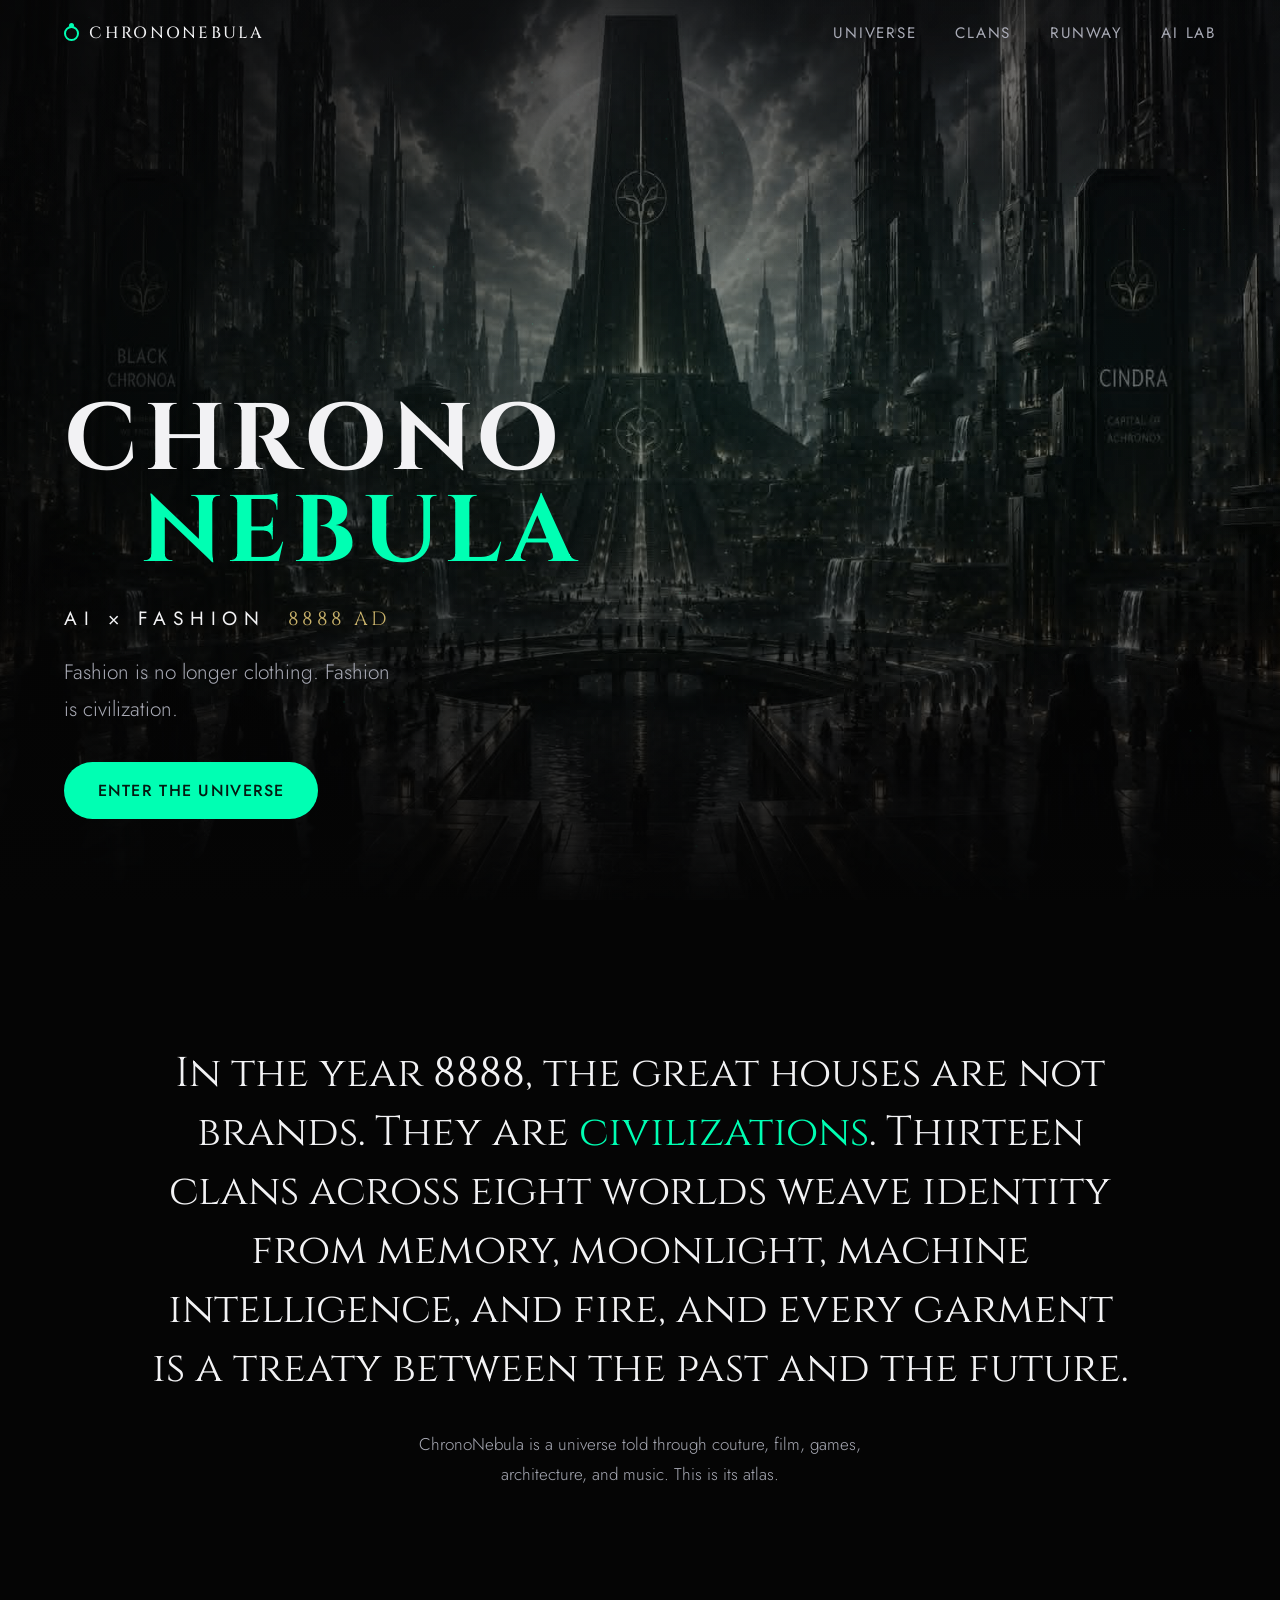
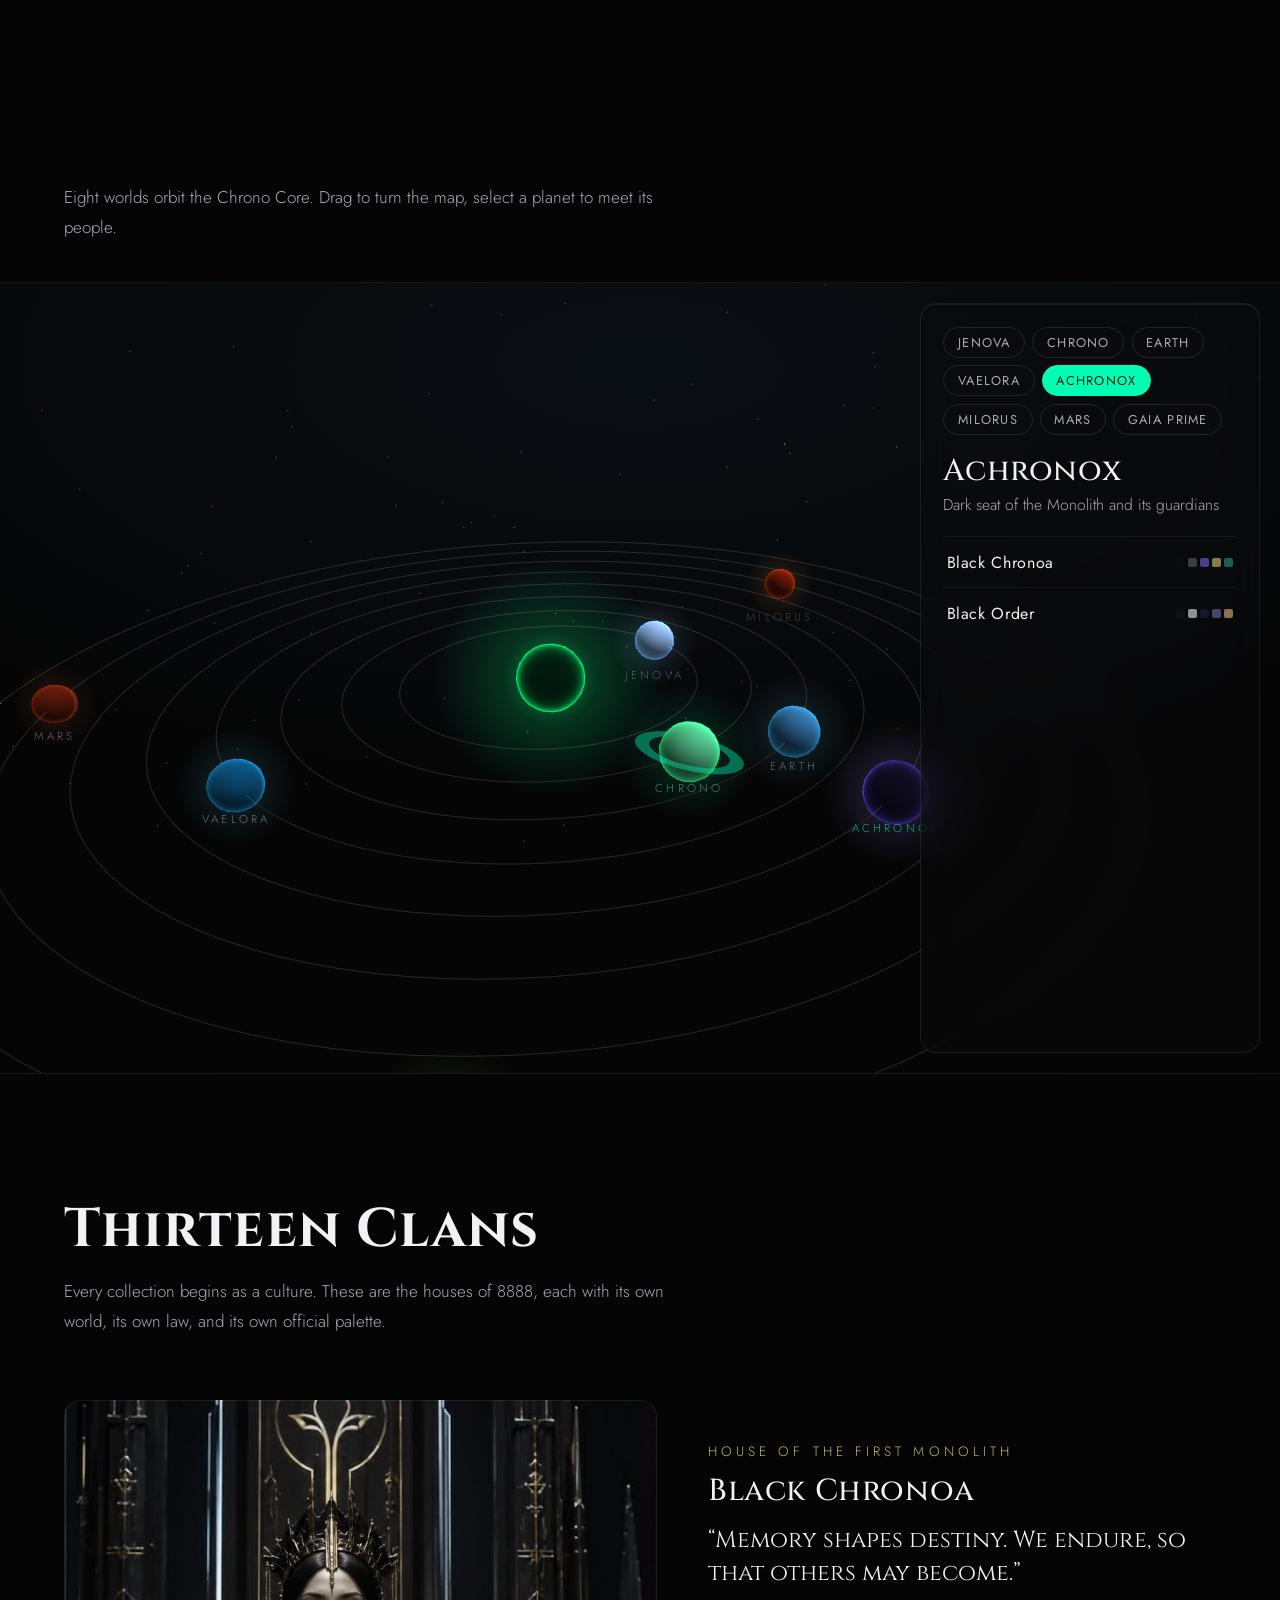
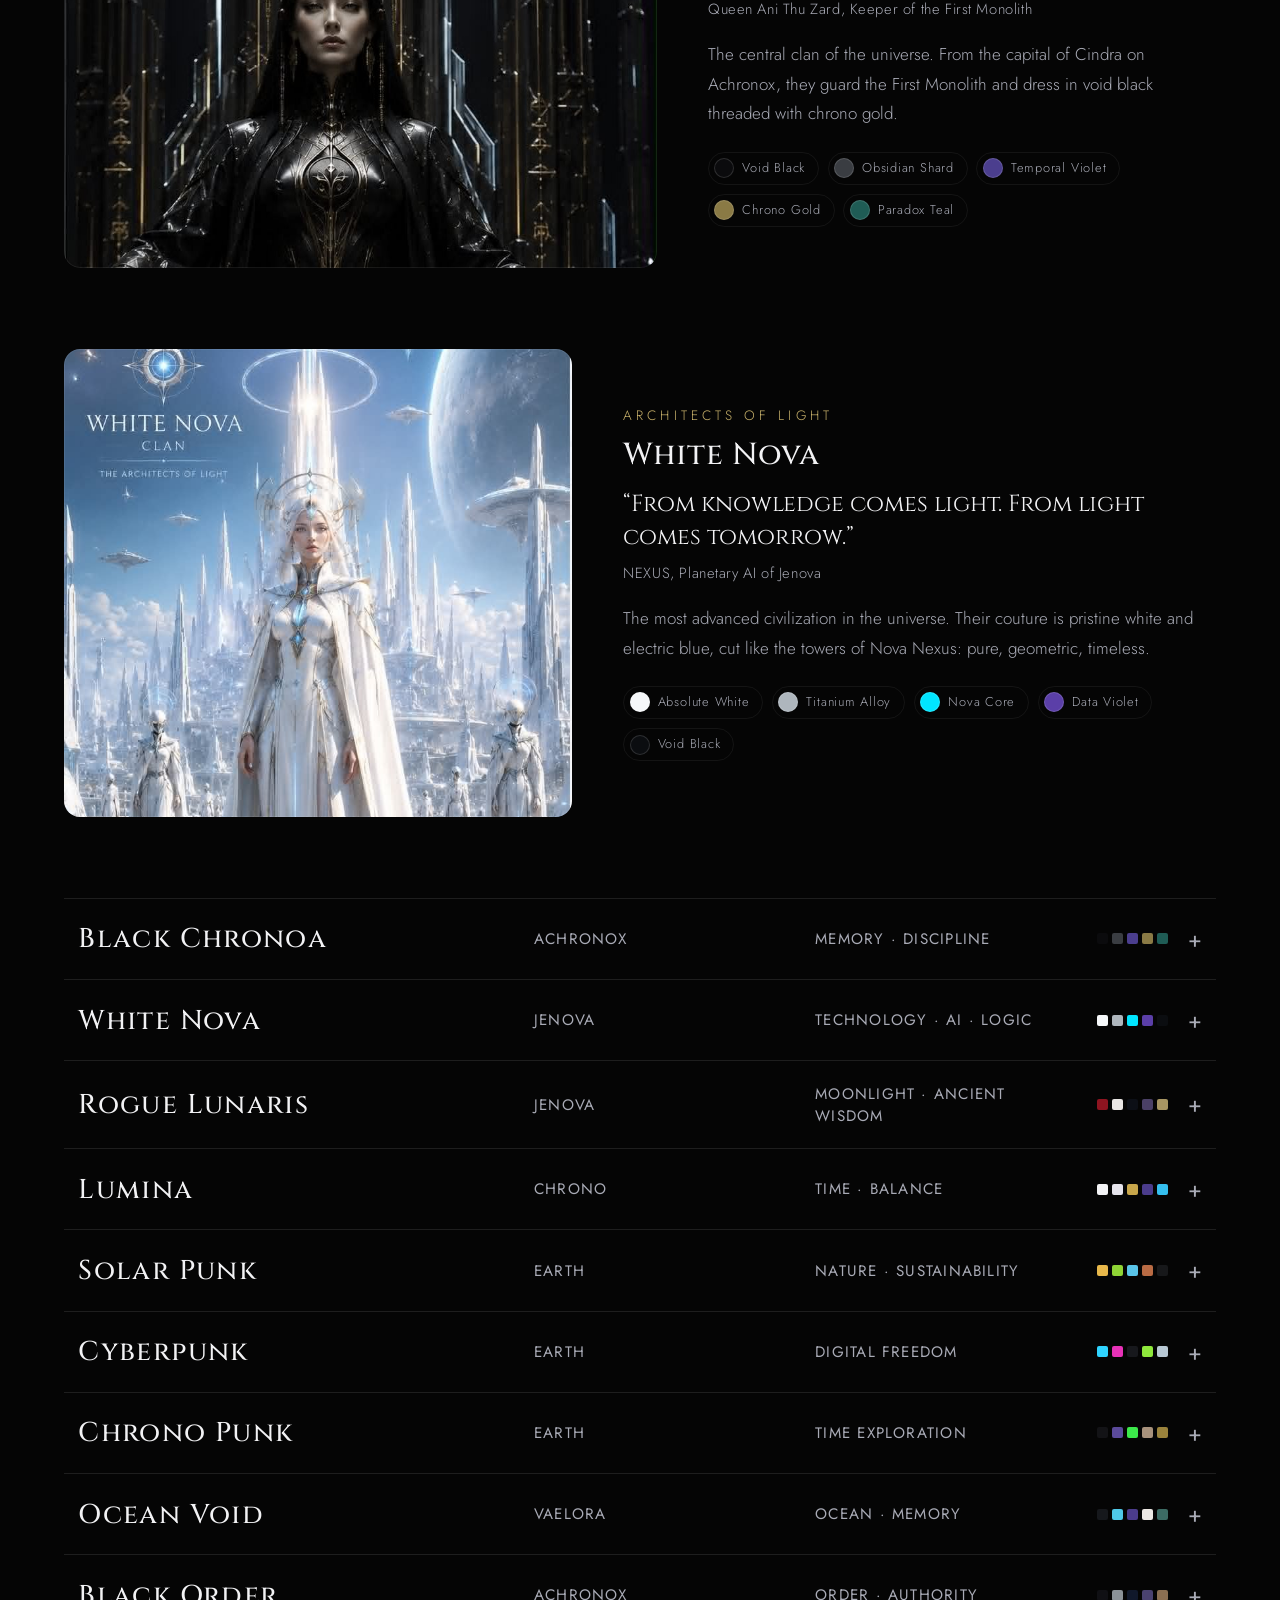
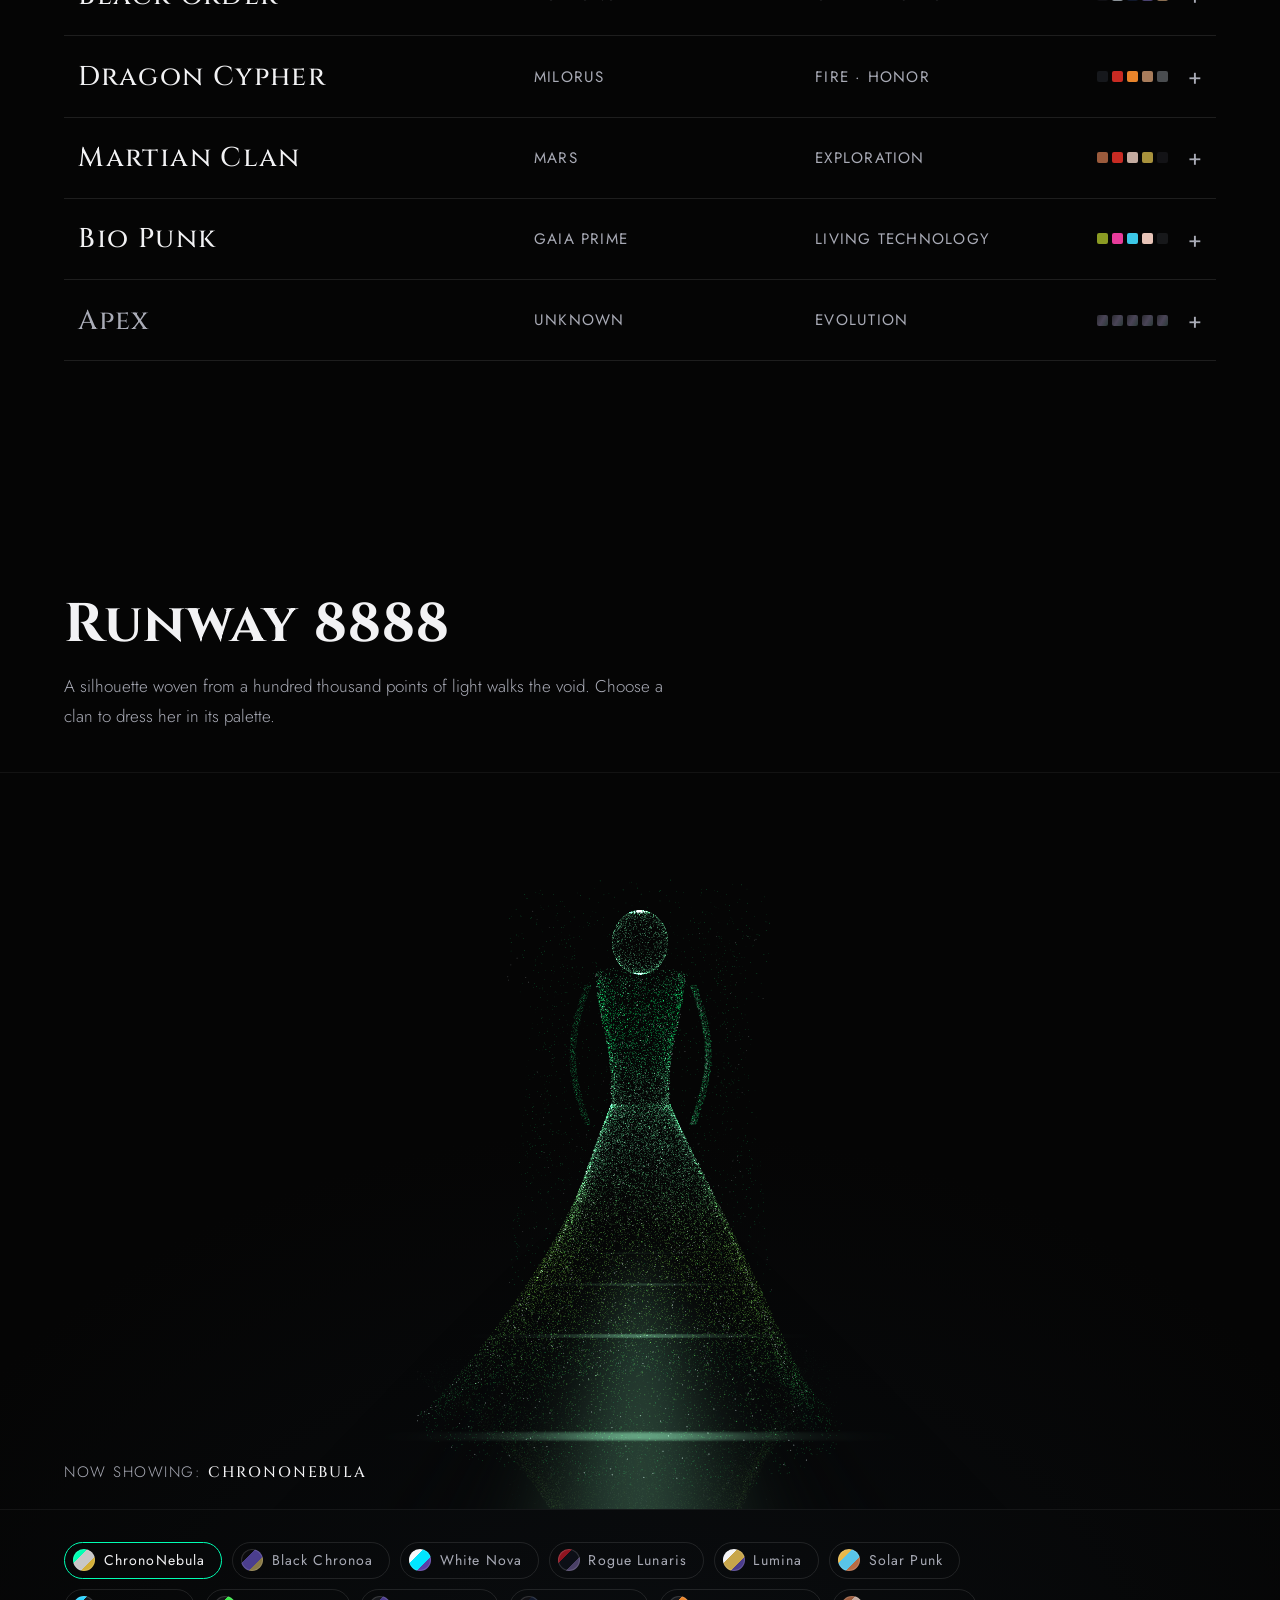
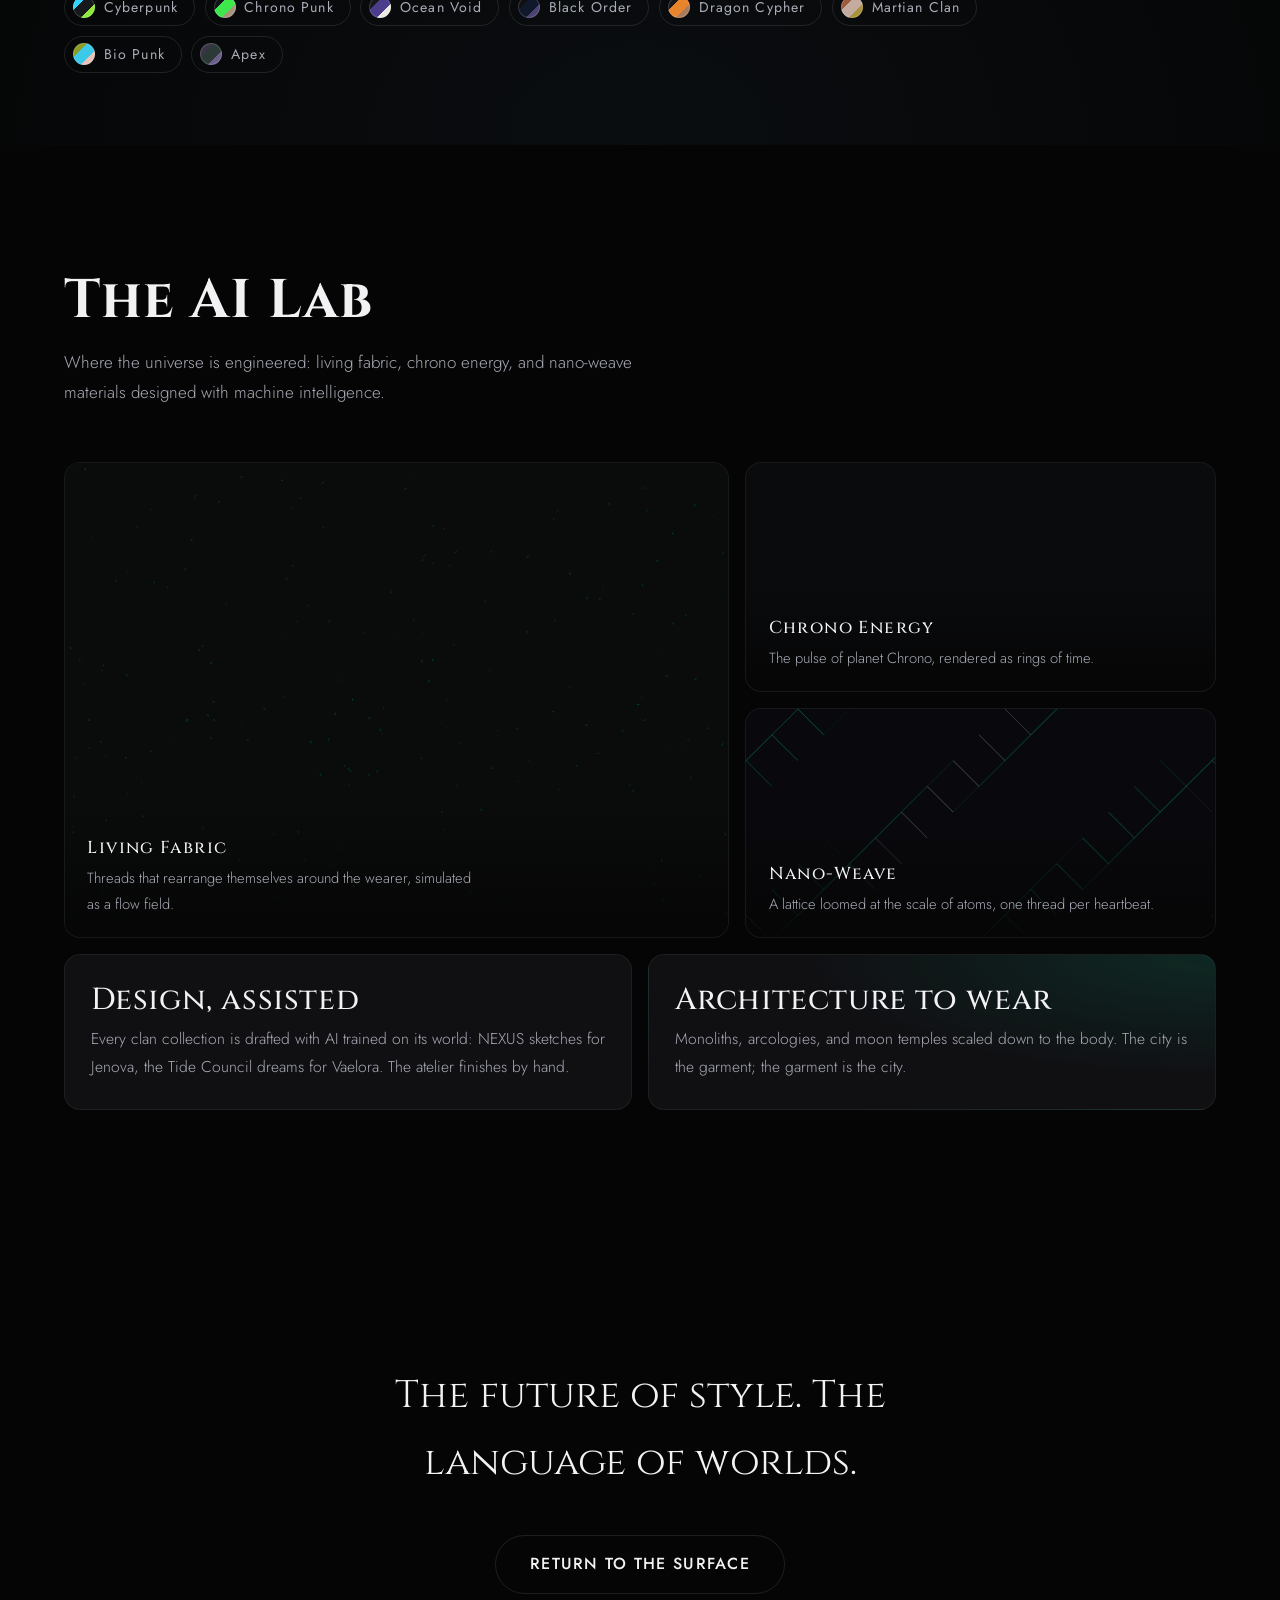
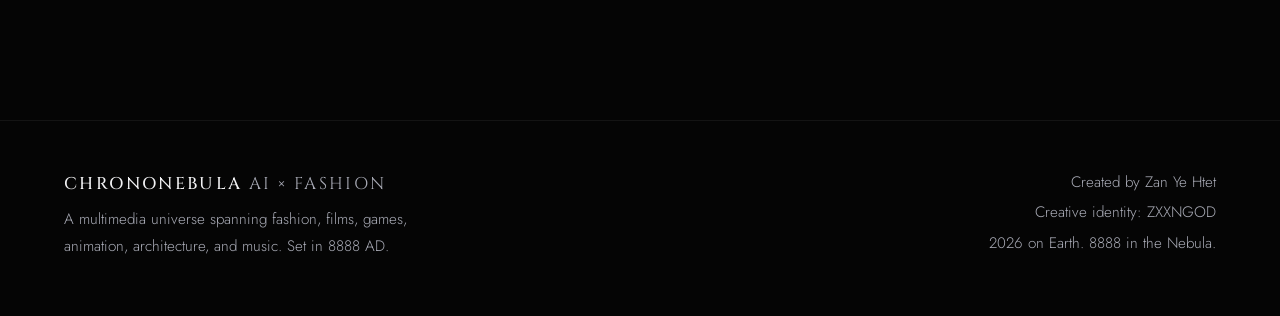
==== index.html @ 78829d15 "ChronoNebula AI x Fashion: initial site Luxury futuristic site for the ChronoNebula universe (8888 A" ====
<!doctype html>
<html lang="en" class="no-js">
<head>
  <meta charset="utf-8">
  <meta name="viewport" content="width=device-width, initial-scale=1">
  <title>ChronoNebula AI × Fashion · 8888 AD</title>
  <meta name="description" content="ChronoNebula AI × Fashion is a luxury futuristic universe set in 8888 AD, where fashion, AI, architecture, and storytelling merge. Explore eight planets, thirteen clans, and couture woven from light.">
  <meta property="og:title" content="ChronoNebula AI × Fashion">
  <meta property="og:description" content="Fashion is no longer clothing. Fashion is civilization. Enter the universe of 8888 AD.">
  <meta property="og:url" content="https://myatgthu.github.io/chrononebula/">
  <meta property="og:image" content="https://myatgthu.github.io/chrononebula/assets/cindra-monolith.jpg">
  <meta name="theme-color" content="#050505">
  <link rel="icon" href="data:image/svg+xml,%3Csvg xmlns='http://www.w3.org/2000/svg' viewBox='0 0 100 100'%3E%3Ccircle cx='50' cy='50' r='34' fill='none' stroke='%2300FFB3' stroke-width='6'/%3E%3Ccircle cx='50' cy='16' r='9' fill='%2300FFB3'/%3E%3C/svg%3E">
  <link rel="preload" href="assets/fonts/cinzel-700.woff2" as="font" type="font/woff2" crossorigin>
  <link rel="preload" href="assets/fonts/jost-300.woff2" as="font" type="font/woff2" crossorigin>
  <link rel="preload" href="assets/fonts/jost-400.woff2" as="font" type="font/woff2" crossorigin>
  <link rel="stylesheet" href="css/fonts.css">
  <link rel="stylesheet" href="css/style.css">
  <script>document.documentElement.classList.replace('no-js', 'js');</script>
</head>
<body>
  <a class="skip-link" href="#main">Skip to content</a>

  <header class="nav" id="nav">
    <a class="nav-brand" href="#top" aria-label="ChronoNebula, back to top">
      <span class="nav-sigil" aria-hidden="true"></span>
      <span class="nav-word">ChronoNebula</span>
    </a>
    <nav class="nav-links" id="nav-links" aria-label="Primary">
      <a href="#universe">Universe</a>
      <a href="#clans">Clans</a>
      <a href="#runway">Runway</a>
      <a href="#lab">AI Lab</a>
    </nav>
    <button class="nav-toggle" id="nav-toggle" aria-expanded="false" aria-controls="nav-links" aria-label="Menu">
      <span></span><span></span>
    </button>
  </header>

  <main id="main">

    <!-- ============================== HERO ============================== -->
    <section class="hero" id="top">
      <div class="hero-media" aria-hidden="true">
        <img class="hero-img" src="assets/cindra-monolith.jpg" alt="" fetchpriority="high"
             width="1536" height="1024">
        <canvas class="hero-canvas" id="hero-canvas"></canvas>
        <div class="hero-grade"></div>
      </div>
      <div class="hero-copy">
        <h1 class="hero-title">
          <span class="hero-line"><span>Chrono</span></span>
          <span class="hero-line hero-line-2"><span>Nebula</span></span>
        </h1>
        <p class="hero-sub"><span class="hero-ai">AI × Fashion</span> <span class="hero-year">8888 AD</span></p>
        <p class="hero-tag">Fashion is no longer clothing. Fashion is civilization.</p>
        <a class="btn btn-solid hero-cta" href="#universe">Enter the universe</a>
      </div>
    </section>

    <!-- ============================ MANIFESTO ============================ -->
    <section class="manifesto" id="manifesto">
      <p class="manifesto-lede rv">
        In the year 8888, the great houses are not brands. They are
        <em>civilizations</em>. Thirteen clans across eight worlds weave
        identity from memory, moonlight, machine intelligence, and fire,
        and every garment is a treaty between the past and the future.
      </p>
      <p class="manifesto-note rv">
        ChronoNebula is a universe told through couture, film, games,
        architecture, and music. This is its atlas.
      </p>
    </section>

    <!-- ============================ UNIVERSE ============================= -->
    <section class="universe" id="universe">
      <div class="universe-head">
        <h2 class="rv">The Universe</h2>
        <p class="universe-hint rv">Eight worlds orbit the Chrono Core. Drag to turn the map, select a planet to meet its people.</p>
      </div>
      <div class="universe-stage">
        <canvas id="galaxy-canvas" aria-hidden="true"></canvas>
        <div class="universe-labels" id="universe-labels" aria-hidden="true"></div>
        <aside class="glass universe-panel" id="universe-panel">
          <div class="universe-planets" id="universe-planets" role="group" aria-label="Planets"></div>
          <div class="universe-info" id="universe-info"></div>
          <p class="sr-only" role="status" id="universe-status"></p>
          <noscript><p class="universe-hint">The interactive map needs JavaScript. The thirteen clans are listed below.</p></noscript>
        </aside>
      </div>
    </section>

    <!-- ============================== CLANS ============================== -->
    <section class="clans" id="clans">
      <div class="clans-head">
        <h2 class="rv">Thirteen Clans</h2>
        <p class="rv">Every collection begins as a culture. These are the houses of 8888, each with its own world, its own law, and its own official palette.</p>
      </div>

      <article class="feature feature-chronoa rv">
        <figure class="feature-media">
          <img src="assets/queen-ani-thu-zard.jpg"
               alt="Queen Ani Thu Zard of the Black Chronoa, enthroned in black and gold beneath the sigils of the First Monolith"
               loading="lazy" width="841" height="1412">
        </figure>
        <div class="feature-copy">
          <p class="feature-kicker">House of the First Monolith</p>
          <h3>Black Chronoa</h3>
          <blockquote class="feature-quote">
            <p>&ldquo;Memory shapes destiny. We endure, so that others may become.&rdquo;</p>
            <footer>Queen Ani Thu Zard, Keeper of the First Monolith</footer>
          </blockquote>
          <p class="feature-body">The central clan of the universe. From the capital of Cindra on Achronox, they guard the First Monolith and dress in void black threaded with chrono gold.</p>
          <ul class="swatches" data-clan="black-chronoa"></ul>
        </div>
      </article>

      <article class="feature feature-nova rv">
        <figure class="feature-media">
          <img src="assets/white-nova.jpg"
               alt="A White Nova priestess in luminous white robes before the crystal spires of Nova Nexus on Jenova"
               loading="lazy" width="771" height="1024">
        </figure>
        <div class="feature-copy">
          <p class="feature-kicker">Architects of Light</p>
          <h3>White Nova</h3>
          <blockquote class="feature-quote">
            <p>&ldquo;From knowledge comes light. From light comes tomorrow.&rdquo;</p>
            <footer>NEXUS, Planetary AI of Jenova</footer>
          </blockquote>
          <p class="feature-body">The most advanced civilization in the universe. Their couture is pristine white and electric blue, cut like the towers of Nova Nexus: pure, geometric, timeless.</p>
          <ul class="swatches" data-clan="white-nova"></ul>
        </div>
      </article>

      <ul class="ledger" id="clan-ledger"></ul>
      <noscript>
        <div class="noscript-clans">
          <p>JavaScript is off, so here are the houses in brief:</p>
          <ul>
            <li><strong>Black Chronoa</strong>, Achronox. Memory and discipline; guardians of the First Monolith.</li>
            <li><strong>White Nova</strong>, Jenova. Technology, AI, and logic from Nova Nexus.</li>
            <li><strong>Rogue Lunaris</strong>, Jenova. Moonlight and ancient wisdom from Moonlight Luna.</li>
            <li><strong>Lumina</strong>, Chrono. Keepers of time and balance in Zemo.</li>
            <li><strong>Solar Punk</strong>, Earth. Eco-cities of Neon Metro.</li>
            <li><strong>Cyberpunk</strong>, Earth. The independent networks of Neon Abyss.</li>
            <li><strong>Chrono Punk</strong>, Earth. Temporal explorers out of Yangon.</li>
            <li><strong>Ocean Void</strong>, Vaelora. Living seas of memory around Lymnora.</li>
            <li><strong>Black Order</strong>, Achronox. Absolute discipline from The Cathedral.</li>
            <li><strong>Dragon Cypher</strong>, Milorus. Volcanic forges of Benoth.</li>
            <li><strong>Martian Clan</strong>, Mars. Pioneers of Zylo and Sperastar Haven.</li>
            <li><strong>Bio Punk</strong>, Gaia Prime. Living architecture of Verdantia Arcology.</li>
            <li><strong>Apex</strong>, planet unknown. Evolution itself.</li>
          </ul>
        </div>
      </noscript>
    </section>

    <!-- ============================== RUNWAY ============================= -->
    <section class="runway" id="runway">
      <div class="runway-head">
        <h2 class="rv">Runway 8888</h2>
        <p class="rv">A silhouette woven from a hundred thousand points of light walks the void. Choose a clan to dress her in its palette.</p>
      </div>
      <div class="runway-stage rv">
        <canvas id="runway-canvas" aria-hidden="true"></canvas>
        <div class="runway-fallback" id="runway-fallback" aria-hidden="true"></div>
        <p class="runway-caption" id="runway-caption">Now showing: <strong id="runway-current">ChronoNebula</strong></p>
      </div>
      <div class="runway-chips" id="runway-chips" role="group" aria-label="Dress the figure in a clan palette"></div>
      <noscript><p class="runway-head"><span class="rv">The runway needs JavaScript to walk.</span></p></noscript>
    </section>

    <!-- =============================== LAB =============================== -->
    <section class="lab" id="lab">
      <div class="lab-head">
        <h2 class="rv">The AI Lab</h2>
        <p class="rv">Where the universe is engineered: living fabric, chrono energy, and nano-weave materials designed with machine intelligence.</p>
      </div>
      <div class="lab-grid">
        <figure class="lab-cell lab-canvas rv" data-sim="fabric">
          <canvas aria-hidden="true"></canvas>
          <figcaption>
            <strong>Living Fabric</strong>
            <span>Threads that rearrange themselves around the wearer, simulated as a flow field.</span>
          </figcaption>
        </figure>
        <figure class="lab-cell lab-canvas rv" data-sim="chrono">
          <canvas aria-hidden="true"></canvas>
          <figcaption>
            <strong>Chrono Energy</strong>
            <span>The pulse of planet Chrono, rendered as rings of time.</span>
          </figcaption>
        </figure>
        <figure class="lab-cell lab-canvas rv" data-sim="weave">
          <canvas aria-hidden="true"></canvas>
          <figcaption>
            <strong>Nano-Weave</strong>
            <span>A lattice loomed at the scale of atoms, one thread per heartbeat.</span>
          </figcaption>
        </figure>
        <div class="lab-cell lab-text rv">
          <h3>Design, assisted</h3>
          <p>Every clan collection is drafted with AI trained on its world: NEXUS sketches for Jenova, the Tide Council dreams for Vaelora. The atelier finishes by hand.</p>
        </div>
        <div class="lab-cell lab-text lab-text-alt rv">
          <h3>Architecture to wear</h3>
          <p>Monoliths, arcologies, and moon temples scaled down to the body. The city is the garment; the garment is the city.</p>
        </div>
      </div>
    </section>

    <!-- ============================= EPILOGUE ============================ -->
    <section class="epilogue">
      <p class="epilogue-line rv">The future of style. The language of worlds.</p>
      <a class="btn btn-ghost rv" href="#top">Return to the surface</a>
    </section>
  </main>

  <footer class="footer">
    <div class="footer-grid">
      <div>
        <p class="footer-brand">ChronoNebula <span>AI × Fashion</span></p>
        <p class="footer-note">A multimedia universe spanning fashion, films, games, animation, architecture, and music. Set in 8888 AD.</p>
      </div>
      <div class="footer-meta">
        <p>Created by Zan Ye Htet</p>
        <p>Creative identity: ZXXNGOD</p>
        <p id="footer-year"></p>
      </div>
    </div>
  </footer>

  <script type="module" src="js/main.js"></script>
</body>
</html>
---- css/fonts.css ----
@font-face{font-family:'Cinzel';font-style:normal;font-weight:400;font-display:swap;src:url('../assets/fonts/cinzel-400.woff2') format('woff2');unicode-range:U+0000-00FF,U+0131,U+0152-0153,U+02BB-02BC,U+02C6,U+02DA,U+02DC,U+0304,U+0308,U+0329,U+2000-206F,U+20AC,U+2122,U+2191,U+2193,U+2212,U+2215,U+FEFF,U+FFFD;}
@font-face{font-family:'Cinzel';font-style:normal;font-weight:500;font-display:swap;src:url('../assets/fonts/cinzel-500.woff2') format('woff2');unicode-range:U+0000-00FF,U+0131,U+0152-0153,U+02BB-02BC,U+02C6,U+02DA,U+02DC,U+0304,U+0308,U+0329,U+2000-206F,U+20AC,U+2122,U+2191,U+2193,U+2212,U+2215,U+FEFF,U+FFFD;}
@font-face{font-family:'Cinzel';font-style:normal;font-weight:700;font-display:swap;src:url('../assets/fonts/cinzel-700.woff2') format('woff2');unicode-range:U+0000-00FF,U+0131,U+0152-0153,U+02BB-02BC,U+02C6,U+02DA,U+02DC,U+0304,U+0308,U+0329,U+2000-206F,U+20AC,U+2122,U+2191,U+2193,U+2212,U+2215,U+FEFF,U+FFFD;}
@font-face{font-family:'Jost';font-style:normal;font-weight:300;font-display:swap;src:url('../assets/fonts/jost-300.woff2') format('woff2');unicode-range:U+0000-00FF,U+0131,U+0152-0153,U+02BB-02BC,U+02C6,U+02DA,U+02DC,U+0304,U+0308,U+0329,U+2000-206F,U+20AC,U+2122,U+2191,U+2193,U+2212,U+2215,U+FEFF,U+FFFD;}
@font-face{font-family:'Jost';font-style:normal;font-weight:400;font-display:swap;src:url('../assets/fonts/jost-400.woff2') format('woff2');unicode-range:U+0000-00FF,U+0131,U+0152-0153,U+02BB-02BC,U+02C6,U+02DA,U+02DC,U+0304,U+0308,U+0329,U+2000-206F,U+20AC,U+2122,U+2191,U+2193,U+2212,U+2215,U+FEFF,U+FFFD;}
@font-face{font-family:'Jost';font-style:normal;font-weight:500;font-display:swap;src:url('../assets/fonts/jost-500.woff2') format('woff2');unicode-range:U+0000-00FF,U+0131,U+0152-0153,U+02BB-02BC,U+02C6,U+02DA,U+02DC,U+0304,U+0308,U+0329,U+2000-206F,U+20AC,U+2122,U+2191,U+2193,U+2212,U+2215,U+FEFF,U+FFFD;}
@font-face{font-family:'Jost';font-style:normal;font-weight:600;font-display:swap;src:url('../assets/fonts/jost-600.woff2') format('woff2');unicode-range:U+0000-00FF,U+0131,U+0152-0153,U+02BB-02BC,U+02C6,U+02DA,U+02DC,U+0304,U+0308,U+0329,U+2000-206F,U+20AC,U+2122,U+2191,U+2193,U+2212,U+2215,U+FEFF,U+FFFD;}
---- css/style.css ----
/* ==========================================================================
   ChronoNebula AI × Fashion — design system
   Theme: locked dark. Deep Void #050505, Lunar White ink, Nebula Emerald
   as the single UI accent. Nova Gold appears only inside clan content.
   Radius rule: pills for interactive chips/buttons, 16px for panels,
   4px for swatch tiles. Z scale: nav 100, menu 110, skip 120.
   ========================================================================== */

:root {
  --void: #050505;
  --surface: #101013;
  --surface-2: #17171b;
  --ink: #f2f2f4;
  --ink-dim: #a9abb6;
  --emerald: #00ffb3;
  --emerald-deep: #00b380;
  --gold: #c9b26b;
  --line: rgba(255, 255, 255, 0.1);
  --line-soft: rgba(255, 255, 255, 0.06);

  --font-display: 'Cinzel', 'Times New Roman', serif;
  --font-body: 'Jost', 'Segoe UI', system-ui, sans-serif;

  --ease-out: cubic-bezier(0.23, 1, 0.32, 1);
  --ease-in-out: cubic-bezier(0.77, 0, 0.175, 1);

  --r-panel: 16px;
  --r-tile: 4px;

  --z-nav: 100;
  --z-menu: 110;
  --z-skip: 120;

  --pad-x: clamp(1.25rem, 5vw, 4.5rem);
  --measure: 62ch;
}

*,
*::before,
*::after { box-sizing: border-box; }

html {
  scroll-behavior: smooth;
  -webkit-text-size-adjust: 100%;
}

@media (prefers-reduced-motion: reduce) {
  html { scroll-behavior: auto; }
  *,
  *::before,
  *::after {
    transition-duration: 0.01ms !important;
    animation-duration: 0.01ms !important;
    animation-iteration-count: 1 !important;
  }
}

section[id],
#top { scroll-margin-top: 76px; }

.sr-only {
  position: absolute;
  width: 1px;
  height: 1px;
  padding: 0;
  margin: -1px;
  overflow: hidden;
  clip-path: inset(50%);
  white-space: nowrap;
  border: 0;
}

body {
  margin: 0;
  background: var(--void);
  color: var(--ink);
  font-family: var(--font-body);
  font-weight: 300;
  font-size: 1.0625rem;
  line-height: 1.75;
  overflow-x: hidden;
}

img { max-width: 100%; display: block; }

h1, h2, h3 {
  font-family: var(--font-display);
  font-weight: 700;
  line-height: 1.12;
  margin: 0 0 1rem;
  text-wrap: balance;
  letter-spacing: 0.02em;
}

h2 { font-size: clamp(2rem, 4.6vw, 3.4rem); }
h3 { font-size: clamp(1.4rem, 2.4vw, 1.9rem); font-weight: 500; }

p { margin: 0 0 1rem; max-width: var(--measure); }

a { color: var(--ink); }

::selection { background: var(--emerald); color: #031a12; }

:focus-visible {
  outline: 2px solid var(--emerald);
  outline-offset: 3px;
  border-radius: 2px;
}

.skip-link {
  position: fixed;
  top: 0.75rem;
  left: 0.75rem;
  z-index: var(--z-skip);
  padding: 0.6rem 1.1rem;
  background: var(--emerald);
  color: #031a12;
  font-weight: 500;
  text-decoration: none;
  border-radius: 999px;
  transform: translateY(-300%);
}
.skip-link:focus { transform: none; }

/* --------------------------------------------------------------------------
   Buttons
   -------------------------------------------------------------------------- */

.btn {
  display: inline-block;
  font-family: var(--font-body);
  font-weight: 500;
  font-size: 1rem;
  letter-spacing: 0.08em;
  text-transform: uppercase;
  text-decoration: none;
  padding: 0.9rem 2.1rem;
  border-radius: 999px;
  transition: transform 160ms var(--ease-out), background-color 200ms ease,
              color 200ms ease, border-color 200ms ease;
}
.btn:active { transform: scale(0.97); }

.btn-solid {
  background: var(--emerald);
  color: #031a12;
}
.btn-ghost {
  border: 1px solid var(--line);
  color: var(--ink);
}

@media (hover: hover) and (pointer: fine) {
  .btn-solid:hover { background: #59ffcb; }
  .btn-ghost:hover { border-color: var(--emerald); color: var(--emerald); }
}

/* --------------------------------------------------------------------------
   Glass (purposeful: nav when scrolled, universe panel)
   -------------------------------------------------------------------------- */

.glass {
  background: rgba(12, 13, 15, 0.62);
  border: 1px solid rgba(255, 255, 255, 0.08);
  box-shadow: inset 0 1px 0 rgba(255, 255, 255, 0.07);
  border-radius: var(--r-panel);
}
@supports (backdrop-filter: blur(1px)) {
  .glass {
    background: rgba(12, 13, 15, 0.42);
    backdrop-filter: blur(18px) saturate(140%);
    -webkit-backdrop-filter: blur(18px) saturate(140%);
  }
}
@media (prefers-reduced-transparency: reduce) {
  .glass {
    background: #0c0d0f;
    backdrop-filter: none;
    -webkit-backdrop-filter: none;
  }
}

/* --------------------------------------------------------------------------
   Navigation
   -------------------------------------------------------------------------- */

.nav {
  position: fixed;
  inset: 0 0 auto 0;
  z-index: var(--z-nav);
  display: flex;
  align-items: center;
  justify-content: space-between;
  gap: 1rem;
  height: 68px;
  padding: 0 var(--pad-x);
  transition: background-color 300ms ease, border-color 300ms ease,
              backdrop-filter 300ms ease;
  border-bottom: 1px solid transparent;
}
.nav.scrolled {
  background: rgba(5, 5, 5, 0.72);
  border-bottom-color: var(--line-soft);
}
@supports (backdrop-filter: blur(1px)) {
  .nav.scrolled {
    background: rgba(5, 5, 5, 0.5);
    backdrop-filter: blur(16px) saturate(140%);
    -webkit-backdrop-filter: blur(16px) saturate(140%);
  }
}

.nav-brand {
  display: inline-flex;
  align-items: center;
  gap: 0.65rem;
  text-decoration: none;
}
.nav-sigil {
  width: 15px;
  height: 15px;
  border-radius: 50%;
  border: 2px solid var(--emerald);
  position: relative;
  flex: none;
}
.nav-sigil::after {
  content: '';
  position: absolute;
  top: -5px;
  left: 50%;
  width: 5px;
  height: 5px;
  margin-left: -2.5px;
  border-radius: 50%;
  background: var(--emerald);
}
.nav-word {
  font-family: var(--font-display);
  font-weight: 500;
  font-size: 1.02rem;
  letter-spacing: 0.14em;
  text-transform: uppercase;
}

.nav-links {
  display: flex;
  gap: clamp(1.2rem, 3vw, 2.6rem);
}
.nav-links a {
  font-size: 0.95rem;
  font-weight: 400;
  letter-spacing: 0.12em;
  text-transform: uppercase;
  text-decoration: none;
  color: var(--ink-dim);
  transition: color 200ms ease;
}
.nav-links a:focus-visible { color: var(--ink); }
@media (hover: hover) and (pointer: fine) {
  .nav-links a:hover { color: var(--emerald); }
}

.nav-toggle {
  display: none;
  flex-direction: column;
  justify-content: center;
  gap: 6px;
  width: 44px;
  height: 44px;
  padding: 10px;
  background: none;
  border: 0;
  cursor: pointer;
}
.nav-toggle span {
  display: block;
  height: 1.5px;
  background: var(--ink);
  transition: transform 220ms var(--ease-out), opacity 220ms ease;
}
.nav-toggle[aria-expanded='true'] span:first-child {
  transform: translateY(3.75px) rotate(45deg);
}
.nav-toggle[aria-expanded='true'] span:last-child {
  transform: translateY(-3.75px) rotate(-45deg);
}

@media (max-width: 760px) {
  .nav-toggle { display: flex; }
  .nav-links {
    position: fixed;
    top: 68px;
    left: 0;
    right: 0;
    z-index: var(--z-menu);
    flex-direction: column;
    gap: 0;
    padding: 0.5rem 0 1rem;
    background: rgba(5, 5, 5, 0.94);
    border-bottom: 1px solid var(--line-soft);
    visibility: hidden;
    opacity: 0;
    transform: translateY(-8px);
    transition: opacity 220ms var(--ease-out), transform 220ms var(--ease-out),
                visibility 0s linear 220ms;
  }
  .nav-links.open {
    visibility: visible;
    opacity: 1;
    transform: none;
    transition-delay: 0s;
  }
  .nav-links a {
    padding: 0.85rem var(--pad-x);
    font-size: 1.05rem;
  }
}

/* --------------------------------------------------------------------------
   Hero
   -------------------------------------------------------------------------- */

.hero {
  position: relative;
  min-height: 100dvh;
  display: flex;
  align-items: flex-end;
}

.hero-media { position: absolute; inset: 0; overflow: hidden; }
.hero-img {
  width: 100%;
  height: 100%;
  object-fit: cover;
  object-position: center 32%;
  filter: saturate(0.82) brightness(0.9);
}
.hero-canvas {
  position: absolute;
  inset: 0;
  width: 100%;
  height: 100%;
}
.hero-grade {
  position: absolute;
  inset: 0;
  background:
    linear-gradient(to top, rgba(5, 5, 5, 0.96) 0%, rgba(5, 5, 5, 0.42) 34%, rgba(5, 5, 5, 0.18) 60%, rgba(5, 5, 5, 0.55) 100%),
    linear-gradient(100deg, rgba(5, 5, 5, 0.78) 0%, rgba(5, 5, 5, 0.12) 55%),
    radial-gradient(90% 60% at 50% 44%, rgba(0, 255, 179, 0.07), transparent 70%);
}

.hero-copy {
  position: relative;
  padding: 0 var(--pad-x) clamp(3.5rem, 9vh, 6.5rem);
  max-width: 60rem;
}

.hero-title {
  font-size: clamp(2.9rem, 9.5vw, 5.9rem);
  font-weight: 700;
  letter-spacing: 0.06em;
  text-transform: uppercase;
  line-height: 0.98;
  margin: 0 0 1.4rem;
}
.hero-line { display: block; overflow: hidden; }
.hero-line span { display: inline-block; }
.hero-line-2 { margin-left: clamp(1.5rem, 6vw, 5rem); color: var(--emerald); }

.hero-sub {
  display: flex;
  align-items: baseline;
  gap: 1.4rem;
  margin: 0 0 1.1rem;
  font-size: clamp(1rem, 1.6vw, 1.2rem);
}
.hero-ai {
  letter-spacing: 0.34em;
  text-transform: uppercase;
  font-weight: 400;
}
.hero-year {
  font-family: var(--font-display);
  color: var(--gold);
  letter-spacing: 0.18em;
}
.hero-tag {
  font-size: clamp(1.05rem, 1.8vw, 1.3rem);
  color: var(--ink-dim);
  max-width: 34ch;
  margin-bottom: 2.2rem;
  text-wrap: pretty;
}

/* Hero load choreography (runs once; content visible by default without JS) */
@media (prefers-reduced-motion: no-preference) {
  .js .hero-line span {
    animation: hero-rise 1100ms var(--ease-out) both;
  }
  .js .hero-line-2 span { animation-delay: 120ms; }
  .js .hero-sub,
  .js .hero-tag,
  .js .hero-cta {
    animation: hero-fade 900ms var(--ease-out) both;
  }
  .js .hero-sub { animation-delay: 420ms; }
  .js .hero-tag { animation-delay: 540ms; }
  .js .hero-cta { animation-delay: 680ms; }
}
@keyframes hero-rise {
  from { transform: translateY(110%); }
  to { transform: none; }
}
@keyframes hero-fade {
  from { opacity: 0; transform: translateY(14px); }
  to { opacity: 1; transform: none; }
}

/* --------------------------------------------------------------------------
   Reveal on scroll (never gates visibility: only active with JS + motion OK)
   -------------------------------------------------------------------------- */

@media (prefers-reduced-motion: no-preference) {
  .js .rv {
    opacity: 0;
    transform: translateY(26px);
    transition: opacity 900ms var(--ease-out), transform 900ms var(--ease-out);
    transition-delay: var(--rv-delay, 0ms);
  }
  .js .rv.in { opacity: 1; transform: none; }
}

/* --------------------------------------------------------------------------
   Manifesto
   -------------------------------------------------------------------------- */

.manifesto {
  padding: clamp(7rem, 16vh, 11rem) var(--pad-x);
  text-align: center;
}
.manifesto-lede {
  font-family: var(--font-display);
  font-weight: 400;
  font-size: clamp(1.5rem, 3.4vw, 2.6rem);
  line-height: 1.42;
  max-width: 26em;
  margin: 0 auto 2rem;
  text-wrap: balance;
}
.manifesto-lede em {
  font-style: normal;
  color: var(--emerald);
}
.manifesto-note {
  color: var(--ink-dim);
  max-width: 52ch;
  margin: 0 auto;
}

/* --------------------------------------------------------------------------
   Universe
   -------------------------------------------------------------------------- */

.universe { padding: clamp(4rem, 8vh, 6rem) 0 0; }
.universe-head {
  padding: 0 var(--pad-x);
  margin-bottom: 2.5rem;
}
.universe-hint { color: var(--ink-dim); }

.universe-stage {
  position: relative;
  height: min(88vh, 920px);
  min-height: 560px;
  background:
    radial-gradient(120% 90% at 50% 10%, #0a0f14 0%, var(--void) 62%);
  border-top: 1px solid var(--line-soft);
  border-bottom: 1px solid var(--line-soft);
}
#galaxy-canvas {
  position: absolute;
  inset: 0;
  width: 100%;
  height: 100%;
  touch-action: pan-y pinch-zoom;
  cursor: grab;
}
#galaxy-canvas.dragging { cursor: grabbing; }

.universe-labels {
  position: absolute;
  inset: 0;
  overflow: hidden;
  pointer-events: none;
}
.planet-label {
  position: absolute;
  transform: translate(-50%, 0);
  font-size: 0.72rem;
  letter-spacing: 0.28em;
  text-transform: uppercase;
  color: rgba(242, 242, 244, 0.66);
  white-space: nowrap;
  transition: opacity 300ms ease;
}
.planet-label.active { color: var(--emerald); }

.universe-panel {
  position: absolute;
  top: 1.25rem;
  right: 1.25rem;
  bottom: 1.25rem;
  width: min(340px, 88vw);
  padding: 1.4rem 1.4rem 1.2rem;
  overflow-y: auto;
  overscroll-behavior: contain;
}

.universe-planets {
  display: flex;
  flex-wrap: wrap;
  gap: 0.45rem;
  margin-bottom: 1.2rem;
}
.planet-chip {
  font-family: var(--font-body);
  font-size: 0.8rem;
  font-weight: 400;
  letter-spacing: 0.1em;
  text-transform: uppercase;
  color: var(--ink-dim);
  background: none;
  border: 1px solid var(--line);
  border-radius: 999px;
  padding: 0.32rem 0.85rem;
  cursor: pointer;
  transition: color 200ms ease, border-color 200ms ease, transform 160ms var(--ease-out);
}
.planet-chip:active { transform: scale(0.97); }
.planet-chip[aria-pressed='true'] {
  color: #031a12;
  background: var(--emerald);
  border-color: var(--emerald);
}
@media (hover: hover) and (pointer: fine) {
  .planet-chip:hover { color: var(--ink); border-color: var(--ink-dim); }
  .planet-chip[aria-pressed='true']:hover { color: #031a12; }
}

.universe-info h3 {
  margin-bottom: 0.2rem;
}
.universe-info .planet-tone {
  color: var(--ink-dim);
  font-size: 0.98rem;
  margin-bottom: 1.1rem;
}
.universe-info .planet-clan {
  width: 100%;
  text-align: left;
  background: none;
  border: 0;
  border-top: 1px solid var(--line-soft);
  padding: 0.85rem 0.2rem;
  color: var(--ink);
  font-family: var(--font-body);
  font-size: 1rem;
  font-weight: 400;
  letter-spacing: 0.04em;
  cursor: pointer;
  display: flex;
  align-items: center;
  justify-content: space-between;
  gap: 0.75rem;
  transition: color 200ms ease;
}
@media (hover: hover) and (pointer: fine) {
  .universe-info .planet-clan:hover { color: var(--emerald); }
}
.planet-clan .mini-swatches {
  display: inline-flex;
  gap: 3px;
  flex: none;
}
.mini-swatches i {
  width: 9px;
  height: 9px;
  border-radius: 2px;
}

@media (max-width: 900px) {
  .universe-stage {
    height: auto;
    min-height: 0;
    display: flex;
    flex-direction: column;
  }
  #galaxy-canvas { position: relative; height: 58vh; min-height: 380px; }
  .universe-labels { height: 58vh; min-height: 380px; inset: auto 0 auto 0; top: 0; }
  .universe-panel {
    position: relative;
    inset: auto;
    width: auto;
    margin: 0 var(--pad-x) 1.5rem;
  }
}

/* --------------------------------------------------------------------------
   Clans
   -------------------------------------------------------------------------- */

.clans { padding: clamp(7rem, 14vh, 10rem) var(--pad-x); }
.clans-head { max-width: 46rem; margin-bottom: clamp(3rem, 7vh, 5rem); }
.clans-head p { color: var(--ink-dim); }

/* Featured houses */
.feature {
  display: grid;
  grid-template-columns: minmax(0, 7fr) minmax(0, 6fr);
  gap: clamp(1.5rem, 4vw, 4rem);
  align-items: center;
  margin-bottom: clamp(4rem, 9vh, 7rem);
}
.feature-nova { grid-template-columns: minmax(0, 6fr) minmax(0, 7fr); }
.feature-nova .feature-media { order: -1; }

.feature-media {
  border-radius: var(--r-panel);
  overflow: hidden;
  position: relative;
  margin: 0;
}
.feature-media::after {
  content: '';
  position: absolute;
  inset: 0;
  box-shadow: inset 0 0 0 1px rgba(255, 255, 255, 0.08);
  border-radius: inherit;
  pointer-events: none;
}
.feature-media img {
  width: 100%;
  height: clamp(20rem, 52vh, 34rem);
  object-fit: cover;
}
.feature-chronoa .feature-media img { object-position: 50% 16%; }
.feature-nova .feature-media img { object-position: 40% 24%; }

.feature-kicker {
  color: var(--gold);
  font-size: 0.85rem;
  letter-spacing: 0.3em;
  text-transform: uppercase;
  margin-bottom: 0.6rem;
}
.feature-quote {
  margin: 0 0 1.1rem;
  border: 0;
  padding: 0;
}
.feature-quote p {
  font-family: var(--font-display);
  font-weight: 400;
  font-size: clamp(1.15rem, 2vw, 1.45rem);
  line-height: 1.45;
  margin-bottom: 0.35rem;
}
.feature-quote footer {
  color: var(--ink-dim);
  font-size: 0.92rem;
  letter-spacing: 0.04em;
}
.feature-body { color: var(--ink-dim); }

/* Swatches */
.swatches {
  list-style: none;
  display: flex;
  flex-wrap: wrap;
  gap: 0.55rem;
  padding: 0;
  margin: 1.4rem 0 0;
}
.swatches li {
  display: flex;
  align-items: center;
  gap: 0.5rem;
  border: 1px solid var(--line-soft);
  border-radius: 999px;
  padding: 0.28rem 0.8rem 0.28rem 0.34rem;
  font-size: 0.8rem;
  letter-spacing: 0.06em;
  color: var(--ink-dim);
}
.swatches i {
  width: 20px;
  height: 20px;
  border-radius: 50%;
  flex: none;
  box-shadow: inset 0 0 0 1px rgba(255, 255, 255, 0.14);
}

/* Ledger */
.ledger {
  list-style: none;
  margin: 0;
  padding: 0;
  border-top: 1px solid var(--line);
}
.ledger-item { border-bottom: 1px solid var(--line); }

.ledger-row {
  --wash-opacity: 0;
  position: relative;
  width: 100%;
  display: grid;
  grid-template-columns: minmax(0, 5fr) minmax(0, 3fr) minmax(0, 3fr) auto auto;
  align-items: center;
  gap: 1.25rem;
  padding: 1.35rem 0.9rem;
  background: none;
  border: 0;
  color: var(--ink);
  font-family: var(--font-body);
  text-align: left;
  cursor: pointer;
}
.ledger-row::before {
  content: '';
  position: absolute;
  inset: 0;
  background: linear-gradient(90deg,
    color-mix(in srgb, var(--c3, #222) 26%, transparent),
    transparent 62%);
  opacity: var(--wash-opacity);
  transition: opacity 320ms ease;
  pointer-events: none;
}
@media (hover: hover) and (pointer: fine) {
  .ledger-row:hover { --wash-opacity: 1; }
}
.ledger-row[aria-expanded='true'] { --wash-opacity: 1; }

.ledger-name {
  position: relative;
  font-family: var(--font-display);
  font-weight: 500;
  font-size: clamp(1.15rem, 2.4vw, 1.7rem);
  letter-spacing: 0.05em;
}
.ledger-planet,
.ledger-essence {
  position: relative;
  color: var(--ink-dim);
  font-size: 0.95rem;
  letter-spacing: 0.08em;
  text-transform: uppercase;
}
.ledger-dots {
  position: relative;
  display: inline-flex;
  gap: 4px;
}
.ledger-dots i {
  width: 11px;
  height: 11px;
  border-radius: 2px;
}
.ledger-more {
  position: relative;
  color: var(--ink-dim);
  font-size: 1.4rem;
  line-height: 1;
  transition: transform 260ms var(--ease-out), color 200ms ease;
}
.ledger-row[aria-expanded='true'] .ledger-more {
  transform: rotate(45deg);
  color: var(--emerald);
}

.ledger-detail {
  display: grid;
  grid-template-rows: 0fr;
  transition: grid-template-rows 420ms var(--ease-in-out);
}
.ledger-detail > div { overflow: hidden; }
.ledger-detail.open { grid-template-rows: 1fr; }

.ledger-detail-inner {
  display: grid;
  grid-template-columns: minmax(0, 3fr) minmax(0, 2fr);
  gap: clamp(1.5rem, 4vw, 3.5rem);
  padding: 0.4rem 0.9rem 2rem;
}
.ledger-detail .motto {
  font-family: var(--font-display);
  font-weight: 400;
  font-size: 1.15rem;
  line-height: 1.5;
  margin-bottom: 0.8rem;
}
.ledger-detail .summary { color: var(--ink-dim); margin-bottom: 0; }
.ledger-detail dl {
  margin: 0 0 0.4rem;
  display: grid;
  grid-template-columns: auto 1fr;
  gap: 0.25rem 1rem;
  font-size: 0.95rem;
}
.ledger-detail dt {
  color: var(--ink-dim);
  letter-spacing: 0.12em;
  text-transform: uppercase;
  font-size: 0.78rem;
  align-self: baseline;
  padding-top: 0.2em;
}
.ledger-detail dd { margin: 0; }

.ledger-item.unknown .ledger-name { color: var(--ink-dim); }
.ledger-item.unknown .ledger-dots i {
  background: linear-gradient(120deg, #2b2b31, #4a4457, #2b3a37);
}

.noscript-clans {
  border-top: 1px solid var(--line);
  padding-top: 2rem;
  color: var(--ink-dim);
}
.noscript-clans ul { padding-left: 1.2rem; }
.noscript-clans li { margin-bottom: 0.4rem; }
.noscript-clans strong { color: var(--ink); font-weight: 500; }

@media (max-width: 860px) {
  .feature,
  .feature-nova { grid-template-columns: 1fr; }
  .feature-nova .feature-media { order: 0; }
  .feature-media img { height: clamp(16rem, 42vh, 24rem); }
  .ledger-row { grid-template-columns: 1fr auto; row-gap: 0.3rem; padding: 1.15rem 0.4rem; }
  .ledger-planet { display: none; }
  .ledger-essence {
    grid-column: 1 / -1;
    grid-row: 2;
    font-size: 0.82rem;
  }
  .ledger-dots { display: none; }
  .ledger-detail-inner { grid-template-columns: 1fr; padding: 0.2rem 0.4rem 1.6rem; }
}

/* --------------------------------------------------------------------------
   Runway
   -------------------------------------------------------------------------- */

.runway {
  padding: clamp(6rem, 12vh, 9rem) 0 clamp(4rem, 8vh, 6rem);
  background:
    radial-gradient(90% 70% at 50% 100%, #0a0d10 0%, var(--void) 70%);
}
.runway-head {
  padding: 0 var(--pad-x);
  max-width: 46rem;
  margin-bottom: 2.5rem;
}
.runway-head p { color: var(--ink-dim); }

.runway-stage {
  position: relative;
  height: min(82vh, 860px);
  min-height: 480px;
  border-top: 1px solid var(--line-soft);
  border-bottom: 1px solid var(--line-soft);
  overflow: hidden;
}
#runway-canvas {
  position: absolute;
  inset: 0;
  width: 100%;
  height: 100%;
}
.runway-fallback {
  position: absolute;
  inset: 0;
  display: none;
  background:
    radial-gradient(34% 60% at 50% 58%, color-mix(in srgb, var(--fb1, #00ffb3) 30%, transparent), transparent 75%),
    radial-gradient(20% 42% at 50% 44%, color-mix(in srgb, var(--fb2, #f2f2f4) 22%, transparent), transparent 70%),
    linear-gradient(to top, #0a0c0e, var(--void) 55%);
}
.runway-stage.no-webgl #runway-canvas { display: none; }
.runway-stage.no-webgl .runway-fallback { display: block; }

.runway-caption {
  position: absolute;
  left: var(--pad-x);
  bottom: 1.4rem;
  margin: 0;
  color: var(--ink-dim);
  font-size: 0.95rem;
  letter-spacing: 0.1em;
  text-transform: uppercase;
}
.runway-caption strong {
  color: var(--ink);
  font-family: var(--font-display);
  font-weight: 500;
  letter-spacing: 0.12em;
}

.runway-chips {
  display: flex;
  flex-wrap: wrap;
  gap: 0.6rem;
  padding: 2rem var(--pad-x) 0;
  max-width: 72rem;
}
.runway-chip {
  display: inline-flex;
  align-items: center;
  gap: 0.55rem;
  background: none;
  border: 1px solid var(--line);
  border-radius: 999px;
  padding: 0.42rem 1rem 0.42rem 0.5rem;
  color: var(--ink-dim);
  font-family: var(--font-body);
  font-size: 0.88rem;
  font-weight: 400;
  letter-spacing: 0.08em;
  cursor: pointer;
  transition: color 200ms ease, border-color 200ms ease, transform 160ms var(--ease-out);
}
.runway-chip:active { transform: scale(0.97); }
.runway-chip i {
  width: 22px;
  height: 22px;
  border-radius: 50%;
  flex: none;
  background: linear-gradient(135deg, var(--g1, #333) 0 33%, var(--g2, #666) 33% 66%, var(--g3, #999) 66% 100%);
  box-shadow: inset 0 0 0 1px rgba(255, 255, 255, 0.14);
}
.runway-chip[aria-pressed='true'] {
  color: var(--ink);
  border-color: var(--emerald);
}
@media (hover: hover) and (pointer: fine) {
  .runway-chip:hover { color: var(--ink); border-color: var(--ink-dim); }
}

/* --------------------------------------------------------------------------
   Lab
   -------------------------------------------------------------------------- */

.lab { padding: clamp(7rem, 14vh, 10rem) var(--pad-x); }
.lab-head { max-width: 46rem; margin-bottom: clamp(2.5rem, 6vh, 4rem); }
.lab-head p { color: var(--ink-dim); }

.lab-grid {
  display: grid;
  grid-template-columns: repeat(12, 1fr);
  grid-auto-rows: minmax(150px, auto);
  gap: 1rem;
}
.lab-cell {
  border-radius: var(--r-panel);
  overflow: hidden;
  margin: 0;
  position: relative;
  border: 1px solid var(--line-soft);
}
.lab-canvas { background: #0a0b0d; }
.lab-canvas canvas {
  position: absolute;
  inset: 0;
  width: 100%;
  height: 100%;
}
.lab-canvas figcaption {
  position: absolute;
  left: 0;
  right: 0;
  bottom: 0;
  padding: 2.2rem 1.4rem 1.2rem;
  background: linear-gradient(to top, rgba(5, 5, 5, 0.88), transparent);
}
.lab-canvas strong {
  display: block;
  font-family: var(--font-display);
  font-weight: 500;
  font-size: 1.08rem;
  letter-spacing: 0.08em;
  margin-bottom: 0.15rem;
}
.lab-canvas span {
  color: var(--ink-dim);
  font-size: 0.92rem;
  max-width: 44ch;
  display: block;
}

.lab-cell[data-sim='fabric'] { grid-column: 1 / 8; grid-row: span 2; min-height: 380px; }
.lab-cell[data-sim='chrono'] { grid-column: 8 / 13; min-height: 230px; }
.lab-cell[data-sim='weave'] { grid-column: 8 / 13; min-height: 230px; }
.lab-text { padding: 1.8rem 1.6rem; }
.lab-text h3 { margin-bottom: 0.5rem; }
.lab-text p { color: var(--ink-dim); font-size: 0.98rem; margin: 0; }
.lab-text { grid-column: 1 / 7; background: var(--surface); }
.lab-text-alt {
  grid-column: 7 / 13;
  background:
    radial-gradient(120% 130% at 100% 0%, rgba(0, 255, 179, 0.1), transparent 60%),
    var(--surface);
}

@media (max-width: 860px) {
  .lab-grid { grid-template-columns: 1fr; grid-auto-rows: auto; }
  .lab-cell { grid-column: auto !important; grid-row: auto !important; }
  .lab-cell[data-sim] { min-height: 260px; }
}

/* --------------------------------------------------------------------------
   Epilogue + footer
   -------------------------------------------------------------------------- */

.epilogue {
  padding: clamp(6rem, 14vh, 10rem) var(--pad-x);
  text-align: center;
}
.epilogue-line {
  font-family: var(--font-display);
  font-weight: 400;
  font-size: clamp(1.5rem, 3.2vw, 2.4rem);
  max-width: 24em;
  margin: 0 auto 2.4rem;
  text-wrap: balance;
}

.footer {
  border-top: 1px solid var(--line-soft);
  padding: 3rem var(--pad-x) 3.5rem;
}
.footer-grid {
  display: flex;
  justify-content: space-between;
  gap: 2.5rem;
  flex-wrap: wrap;
}
.footer-brand {
  font-family: var(--font-display);
  font-weight: 500;
  letter-spacing: 0.14em;
  text-transform: uppercase;
  margin-bottom: 0.5rem;
}
.footer-brand span { color: var(--ink-dim); font-weight: 400; }
.footer-note {
  color: var(--ink-dim);
  font-size: 0.95rem;
  max-width: 44ch;
  margin: 0;
}
.footer-meta {
  text-align: right;
  color: var(--ink-dim);
  font-size: 0.95rem;
}
.footer-meta p { margin: 0 0 0.25rem; }

@media (max-width: 640px) {
  .footer-meta { text-align: left; }
}
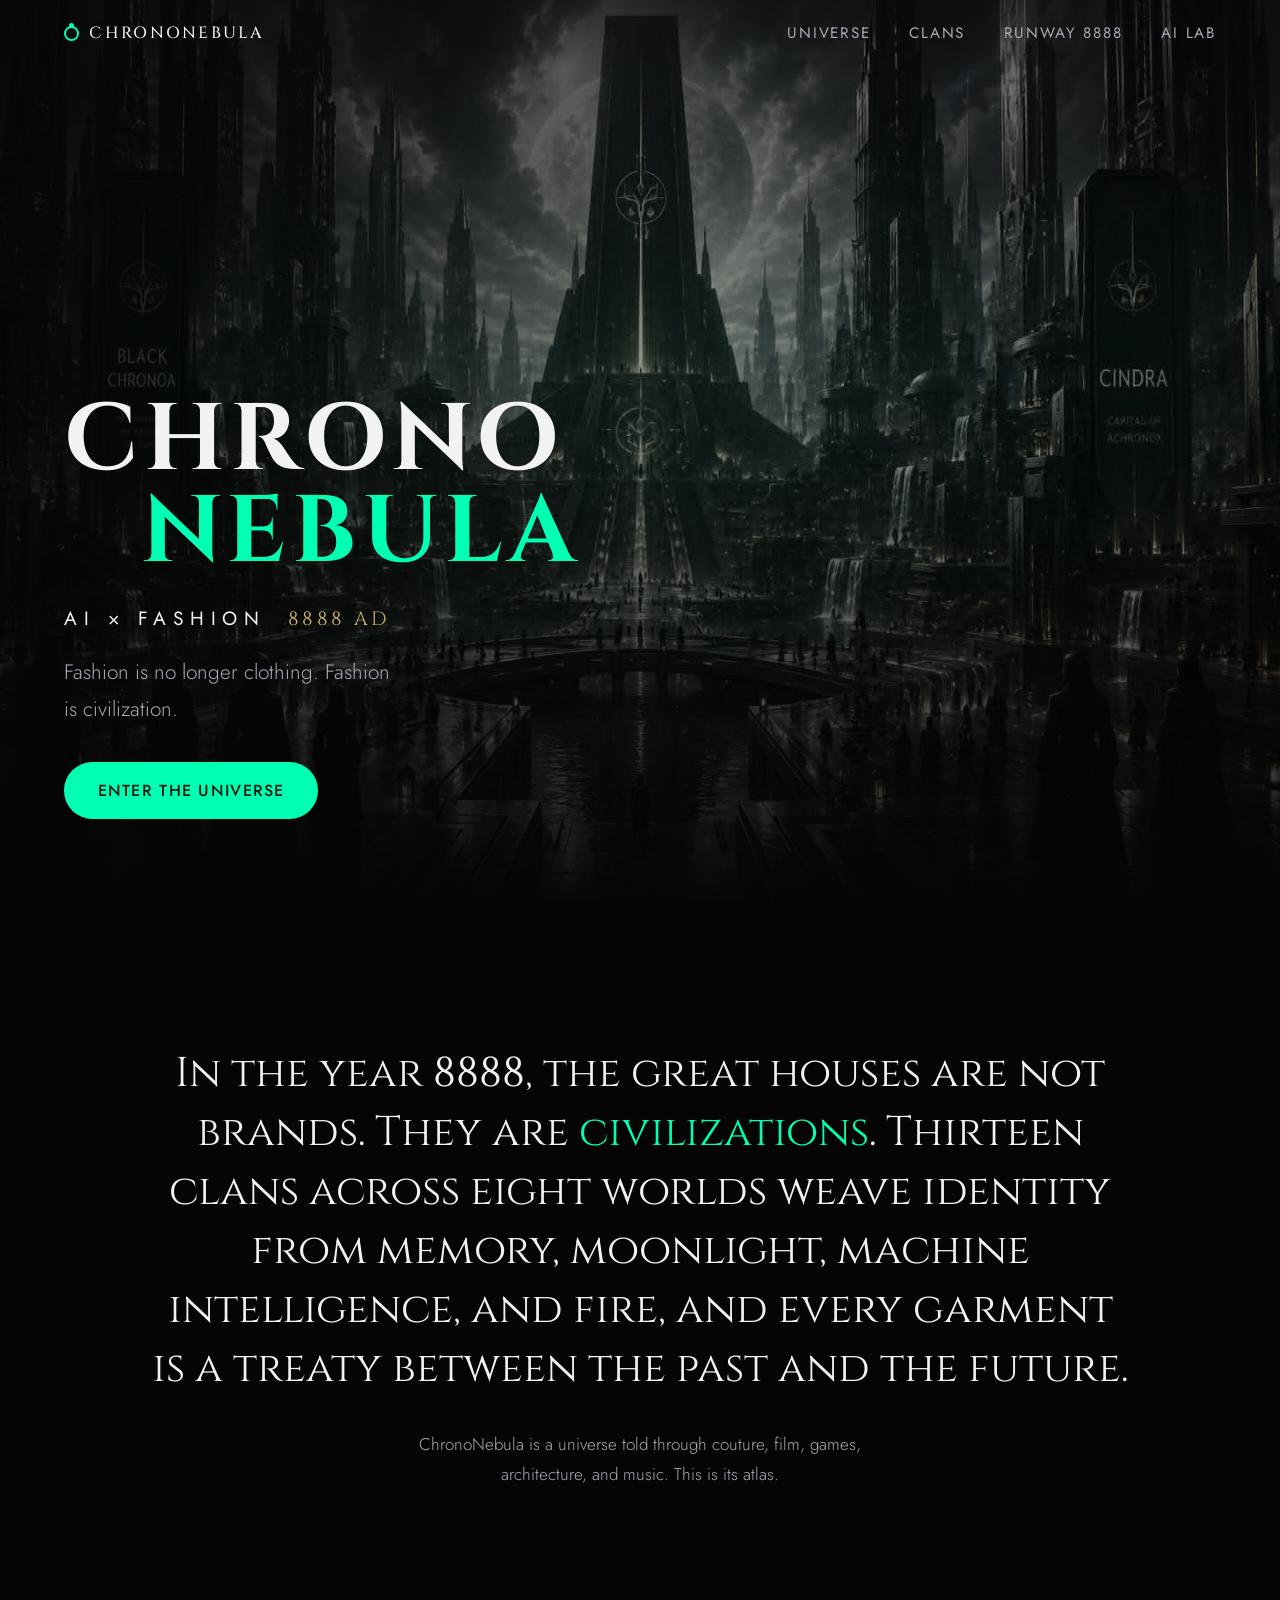
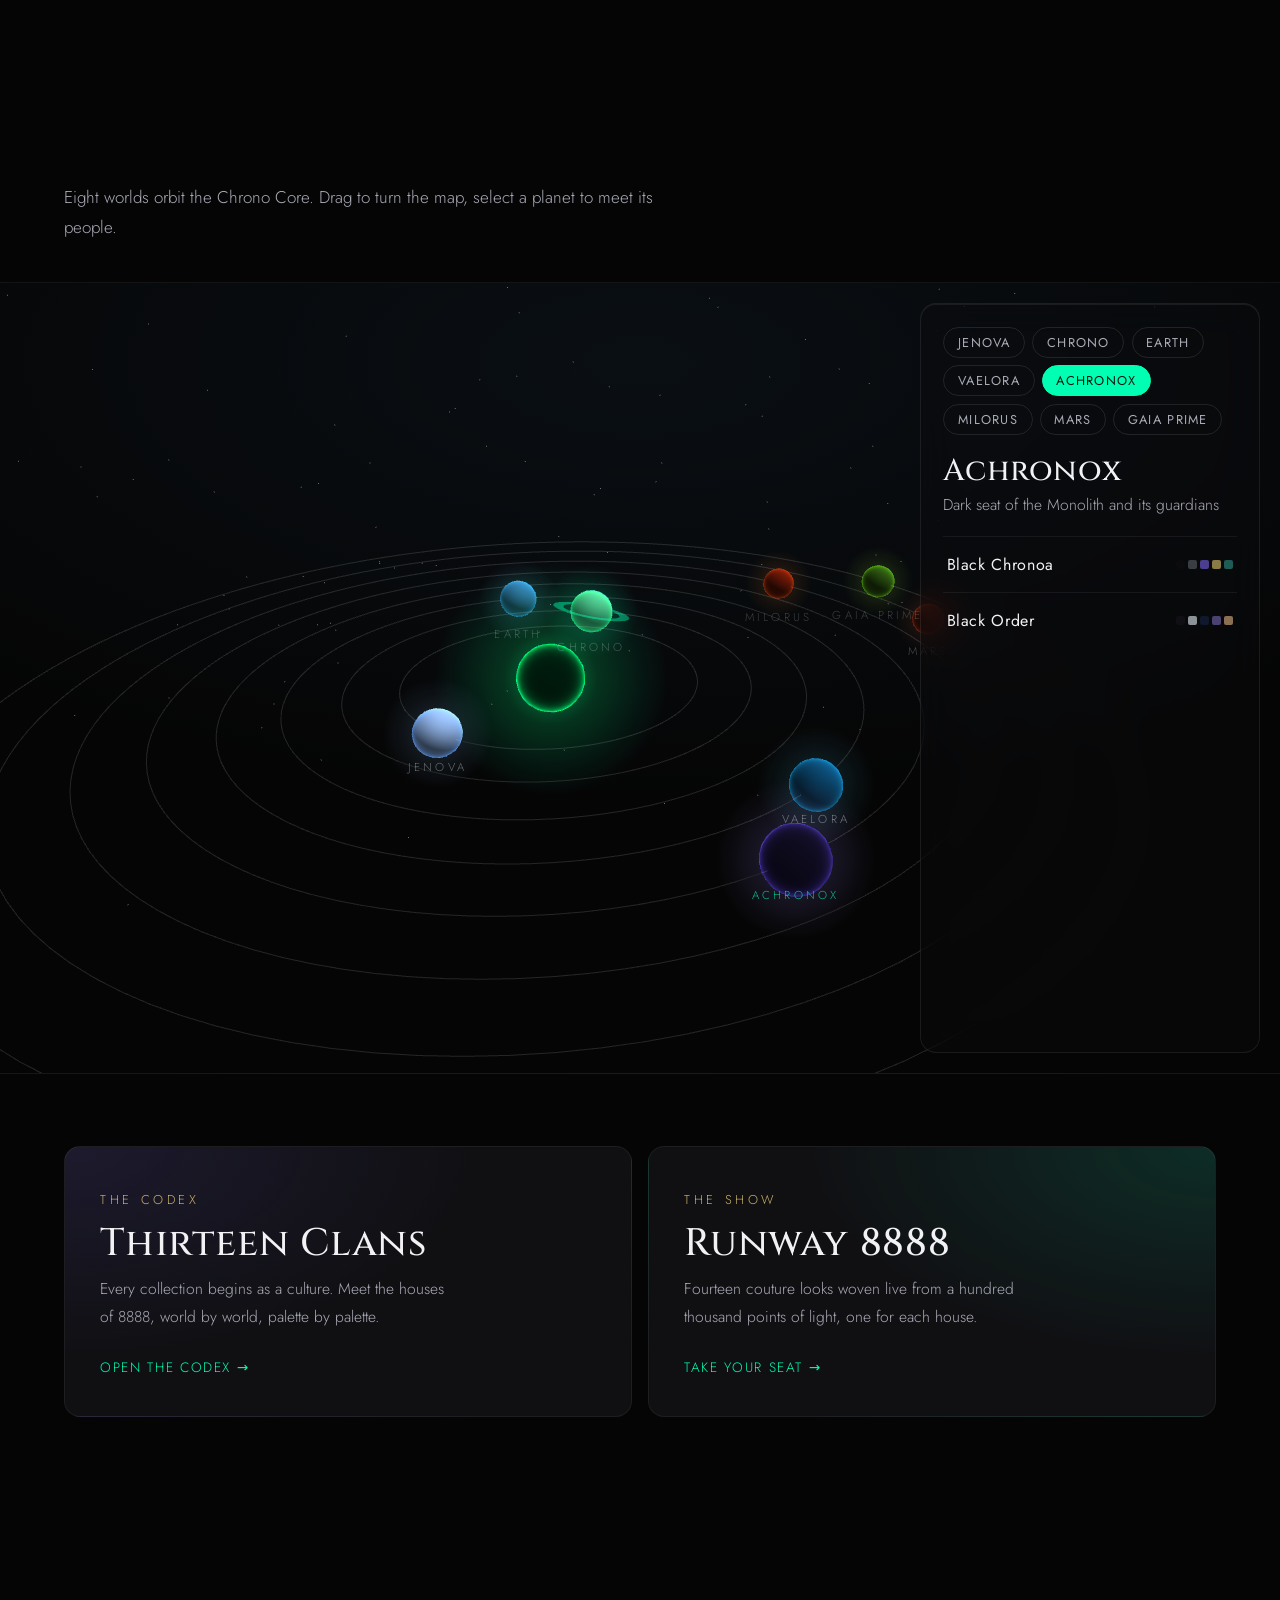
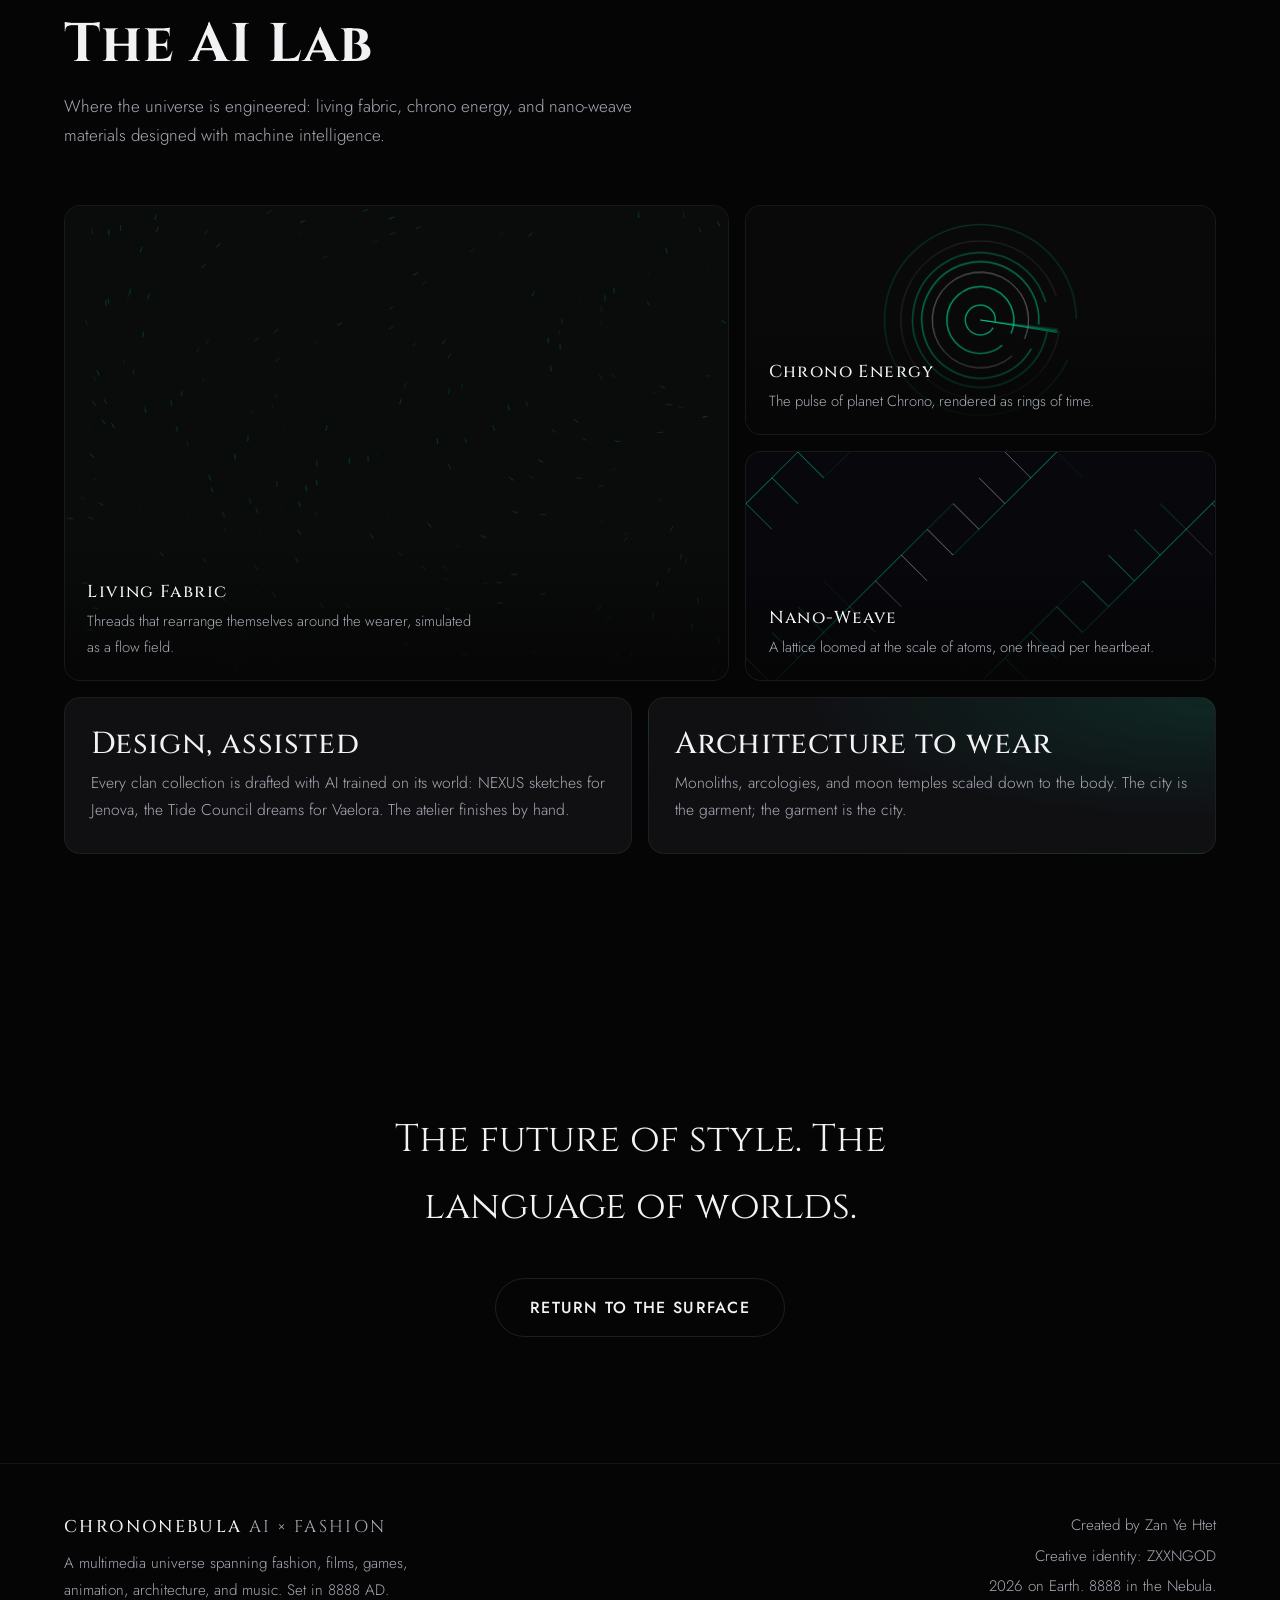
==== commit 27de784c: "Split Clans and Runway 8888 into their own pages with per-clan 3D looks - clans.html: the codex — a " ====
--- a/index.html
+++ b/index.html
@@ -28,8 +28,8 @@
     </a>
     <nav class="nav-links" id="nav-links" aria-label="Primary">
       <a href="#universe">Universe</a>
-      <a href="#clans">Clans</a>
-      <a href="#runway">Runway</a>
+      <a href="clans.html">Clans</a>
+      <a href="runway.html">Runway 8888</a>
       <a href="#lab">AI Lab</a>
     </nav>
     <button class="nav-toggle" id="nav-toggle" aria-expanded="false" aria-controls="nav-links" aria-label="Menu">
@@ -85,90 +85,25 @@
           <div class="universe-planets" id="universe-planets" role="group" aria-label="Planets"></div>
           <div class="universe-info" id="universe-info"></div>
           <p class="sr-only" role="status" id="universe-status"></p>
-          <noscript><p class="universe-hint">The interactive map needs JavaScript. The thirteen clans are listed below.</p></noscript>
+          <noscript><p class="universe-hint">The interactive map needs JavaScript. The thirteen clans are listed on the <a href="clans.html">Clans</a> page.</p></noscript>
         </aside>
       </div>
     </section>
 
-    <!-- ============================== CLANS ============================== -->
-    <section class="clans" id="clans">
-      <div class="clans-head">
-        <h2 class="rv">Thirteen Clans</h2>
-        <p class="rv">Every collection begins as a culture. These are the houses of 8888, each with its own world, its own law, and its own official palette.</p>
-      </div>
-
-      <article class="feature feature-chronoa rv">
-        <figure class="feature-media">
-          <img src="assets/queen-ani-thu-zard.jpg"
-               alt="Queen Ani Thu Zard of the Black Chronoa, enthroned in black and gold beneath the sigils of the First Monolith"
-               loading="lazy" width="841" height="1412">
-        </figure>
-        <div class="feature-copy">
-          <p class="feature-kicker">House of the First Monolith</p>
-          <h3>Black Chronoa</h3>
-          <blockquote class="feature-quote">
-            <p>&ldquo;Memory shapes destiny. We endure, so that others may become.&rdquo;</p>
-            <footer>Queen Ani Thu Zard, Keeper of the First Monolith</footer>
-          </blockquote>
-          <p class="feature-body">The central clan of the universe. From the capital of Cindra on Achronox, they guard the First Monolith and dress in void black threaded with chrono gold.</p>
-          <ul class="swatches" data-clan="black-chronoa"></ul>
-        </div>
-      </article>
-
-      <article class="feature feature-nova rv">
-        <figure class="feature-media">
-          <img src="assets/white-nova.jpg"
-               alt="A White Nova priestess in luminous white robes before the crystal spires of Nova Nexus on Jenova"
-               loading="lazy" width="771" height="1024">
-        </figure>
-        <div class="feature-copy">
-          <p class="feature-kicker">Architects of Light</p>
-          <h3>White Nova</h3>
-          <blockquote class="feature-quote">
-            <p>&ldquo;From knowledge comes light. From light comes tomorrow.&rdquo;</p>
-            <footer>NEXUS, Planetary AI of Jenova</footer>
-          </blockquote>
-          <p class="feature-body">The most advanced civilization in the universe. Their couture is pristine white and electric blue, cut like the towers of Nova Nexus: pure, geometric, timeless.</p>
-          <ul class="swatches" data-clan="white-nova"></ul>
-        </div>
-      </article>
-
-      <ul class="ledger" id="clan-ledger"></ul>
-      <noscript>
-        <div class="noscript-clans">
-          <p>JavaScript is off, so here are the houses in brief:</p>
-          <ul>
-            <li><strong>Black Chronoa</strong>, Achronox. Memory and discipline; guardians of the First Monolith.</li>
-            <li><strong>White Nova</strong>, Jenova. Technology, AI, and logic from Nova Nexus.</li>
-            <li><strong>Rogue Lunaris</strong>, Jenova. Moonlight and ancient wisdom from Moonlight Luna.</li>
-            <li><strong>Lumina</strong>, Chrono. Keepers of time and balance in Zemo.</li>
-            <li><strong>Solar Punk</strong>, Earth. Eco-cities of Neon Metro.</li>
-            <li><strong>Cyberpunk</strong>, Earth. The independent networks of Neon Abyss.</li>
-            <li><strong>Chrono Punk</strong>, Earth. Temporal explorers out of Yangon.</li>
-            <li><strong>Ocean Void</strong>, Vaelora. Living seas of memory around Lymnora.</li>
-            <li><strong>Black Order</strong>, Achronox. Absolute discipline from The Cathedral.</li>
-            <li><strong>Dragon Cypher</strong>, Milorus. Volcanic forges of Benoth.</li>
-            <li><strong>Martian Clan</strong>, Mars. Pioneers of Zylo and Sperastar Haven.</li>
-            <li><strong>Bio Punk</strong>, Gaia Prime. Living architecture of Verdantia Arcology.</li>
-            <li><strong>Apex</strong>, planet unknown. Evolution itself.</li>
-          </ul>
-        </div>
-      </noscript>
-    </section>
-
-    <!-- ============================== RUNWAY ============================= -->
-    <section class="runway" id="runway">
-      <div class="runway-head">
-        <h2 class="rv">Runway 8888</h2>
-        <p class="rv">A silhouette woven from a hundred thousand points of light walks the void. Choose a clan to dress her in its palette.</p>
-      </div>
-      <div class="runway-stage rv">
-        <canvas id="runway-canvas" aria-hidden="true"></canvas>
-        <div class="runway-fallback" id="runway-fallback" aria-hidden="true"></div>
-        <p class="runway-caption" id="runway-caption">Now showing: <strong id="runway-current">ChronoNebula</strong></p>
-      </div>
-      <div class="runway-chips" id="runway-chips" role="group" aria-label="Dress the figure in a clan palette"></div>
-      <noscript><p class="runway-head"><span class="rv">The runway needs JavaScript to walk.</span></p></noscript>
+    <!-- ============================== WINGS ============================== -->
+    <section class="wings" aria-label="Explore">
+      <a class="wing wing-clans rv" href="clans.html">
+        <p class="wing-kicker">The Codex</p>
+        <h2>Thirteen Clans</h2>
+        <p class="wing-note">Every collection begins as a culture. Meet the houses of 8888, world by world, palette by palette.</p>
+        <span class="wing-cta">Open the codex &rarr;</span>
+      </a>
+      <a class="wing wing-runway rv" href="runway.html">
+        <p class="wing-kicker">The Show</p>
+        <h2>Runway 8888</h2>
+        <p class="wing-note">Fourteen couture looks woven live from a hundred thousand points of light, one for each house.</p>
+        <span class="wing-cta">Take your seat &rarr;</span>
+      </a>
     </section>
 
     <!-- =============================== LAB =============================== -->
--- a/css/style.css
+++ b/css/style.css
@@ -257,6 +257,7 @@
   transition: color 200ms ease;
 }
 .nav-links a:focus-visible { color: var(--ink); }
+.nav-links a[aria-current='page'] { color: var(--emerald); }
 @media (hover: hover) and (pointer: fine) {
   .nav-links a:hover { color: var(--emerald); }
 }
@@ -565,6 +566,7 @@
   border-top: 1px solid var(--line-soft);
   padding: 0.85rem 0.2rem;
   color: var(--ink);
+  text-decoration: none;
   font-family: var(--font-body);
   font-size: 1rem;
   font-weight: 400;
@@ -702,114 +704,98 @@
   box-shadow: inset 0 0 0 1px rgba(255, 255, 255, 0.14);
 }
 
-/* Ledger */
-.ledger {
-  list-style: none;
-  margin: 0;
-  padding: 0;
-  border-top: 1px solid var(--line);
-}
-.ledger-item { border-bottom: 1px solid var(--line); }
-
-.ledger-row {
-  --wash-opacity: 0;
+/* Feature headings on the clans page are h2 for document outline,
+   but keep the h3 scale */
+.feature-copy h2 {
+  font-size: clamp(1.5rem, 2.6vw, 2rem);
+  font-weight: 500;
+}
+
+/* Clan index (jump chips under the page hero) */
+.clan-index {
+  display: flex;
+  flex-wrap: wrap;
+  gap: 0.45rem;
+  margin-top: 1.8rem;
+}
+.clan-index-chip {
+  font-size: 0.8rem;
+  font-weight: 400;
+  letter-spacing: 0.1em;
+  text-transform: uppercase;
+  text-decoration: none;
+  color: var(--ink-dim);
+  border: 1px solid var(--line);
+  border-radius: 999px;
+  padding: 0.32rem 0.85rem;
+  transition: color 200ms ease, border-color 200ms ease;
+}
+@media (hover: hover) and (pointer: fine) {
+  .clan-index-chip:hover { color: var(--emerald); border-color: var(--emerald); }
+}
+
+/* The codex: one card per house */
+.clan-codex { border-top: 1px solid var(--line); }
+
+.clan-card {
   position: relative;
-  width: 100%;
-  display: grid;
-  grid-template-columns: minmax(0, 5fr) minmax(0, 3fr) minmax(0, 3fr) auto auto;
-  align-items: center;
-  gap: 1.25rem;
-  padding: 1.35rem 0.9rem;
-  background: none;
-  border: 0;
-  color: var(--ink);
-  font-family: var(--font-body);
-  text-align: left;
-  cursor: pointer;
-}
-.ledger-row::before {
+  border-bottom: 1px solid var(--line);
+  padding: clamp(2.4rem, 6vh, 3.8rem) 0.9rem;
+  scroll-margin-top: 84px;
+}
+.clan-card::before {
   content: '';
   position: absolute;
   inset: 0;
   background: linear-gradient(90deg,
-    color-mix(in srgb, var(--c3, #222) 26%, transparent),
-    transparent 62%);
-  opacity: var(--wash-opacity);
-  transition: opacity 320ms ease;
+    color-mix(in srgb, var(--c3, #222) 14%, transparent),
+    transparent 58%);
   pointer-events: none;
 }
-@media (hover: hover) and (pointer: fine) {
-  .ledger-row:hover { --wash-opacity: 1; }
-}
-.ledger-row[aria-expanded='true'] { --wash-opacity: 1; }
-
-.ledger-name {
-  position: relative;
-  font-family: var(--font-display);
+.clan-card > * { position: relative; }
+
+.clan-card-head { margin-bottom: 1.2rem; }
+.clan-kicker {
+  color: var(--gold);
+  font-size: 0.8rem;
+  letter-spacing: 0.28em;
+  text-transform: uppercase;
+  margin-bottom: 0.5rem;
+}
+.clan-card-head h2 {
+  font-size: clamp(1.7rem, 3.6vw, 2.6rem);
   font-weight: 500;
-  font-size: clamp(1.15rem, 2.4vw, 1.7rem);
-  letter-spacing: 0.05em;
-}
-.ledger-planet,
-.ledger-essence {
-  position: relative;
-  color: var(--ink-dim);
-  font-size: 0.95rem;
-  letter-spacing: 0.08em;
-  text-transform: uppercase;
-}
-.ledger-dots {
-  position: relative;
-  display: inline-flex;
-  gap: 4px;
-}
-.ledger-dots i {
-  width: 11px;
-  height: 11px;
-  border-radius: 2px;
-}
-.ledger-more {
-  position: relative;
-  color: var(--ink-dim);
-  font-size: 1.4rem;
-  line-height: 1;
-  transition: transform 260ms var(--ease-out), color 200ms ease;
-}
-.ledger-row[aria-expanded='true'] .ledger-more {
-  transform: rotate(45deg);
-  color: var(--emerald);
-}
-
-.ledger-detail {
-  display: grid;
-  grid-template-rows: 0fr;
-  transition: grid-template-rows 420ms var(--ease-in-out);
-}
-.ledger-detail > div { overflow: hidden; }
-.ledger-detail.open { grid-template-rows: 1fr; }
-
-.ledger-detail-inner {
+  margin-bottom: 0.3rem;
+}
+.clan-essence {
+  color: var(--ink-dim);
+  font-size: 0.9rem;
+  letter-spacing: 0.14em;
+  text-transform: uppercase;
+  margin: 0;
+}
+
+.clan-card-body {
   display: grid;
   grid-template-columns: minmax(0, 3fr) minmax(0, 2fr);
   gap: clamp(1.5rem, 4vw, 3.5rem);
-  padding: 0.4rem 0.9rem 2rem;
-}
-.ledger-detail .motto {
+}
+.clan-card .motto {
   font-family: var(--font-display);
   font-weight: 400;
   font-size: 1.15rem;
   line-height: 1.5;
   margin-bottom: 0.8rem;
 }
-.ledger-detail .summary { color: var(--ink-dim); margin-bottom: 0; }
-.ledger-detail dl {
+.clan-card .summary { color: var(--ink-dim); margin-bottom: 0; }
+.clan-card dl {
   margin: 0 0 0.4rem;
   display: grid;
   grid-template-columns: auto 1fr;
   gap: 0.25rem 1rem;
   font-size: 0.95rem;
 }
-.ledger-detail dt {
+.clan-card dt {
   color: var(--ink-dim);
   letter-spacing: 0.12em;
   text-transform: uppercase;
@@ -817,12 +803,24 @@
   align-self: baseline;
   padding-top: 0.2em;
 }
-.ledger-detail dd { margin: 0; }
-
-.ledger-item.unknown .ledger-name { color: var(--ink-dim); }
-.ledger-item.unknown .ledger-dots i {
-  background: linear-gradient(120deg, #2b2b31, #4a4457, #2b3a37);
-}
+.clan-card dd { margin: 0; }
+
+.clan-runway-link {
+  display: inline-block;
+  margin-top: 1.3rem;
+  color: var(--emerald);
+  font-size: 0.85rem;
+  letter-spacing: 0.12em;
+  text-transform: uppercase;
+  text-decoration: none;
+  border-bottom: 1px solid transparent;
+  transition: border-color 200ms ease;
+}
+@media (hover: hover) and (pointer: fine) {
+  .clan-runway-link:hover { border-bottom-color: var(--emerald); }
+}
+
+.clan-card.unknown .clan-card-head h2 { color: var(--ink-dim); }
 
 .noscript-clans {
   border-top: 1px solid var(--line);
@@ -838,42 +836,115 @@
   .feature-nova { grid-template-columns: 1fr; }
   .feature-nova .feature-media { order: 0; }
   .feature-media img { height: clamp(16rem, 42vh, 24rem); }
-  .ledger-row { grid-template-columns: 1fr auto; row-gap: 0.3rem; padding: 1.15rem 0.4rem; }
-  .ledger-planet { display: none; }
-  .ledger-essence {
-    grid-column: 1 / -1;
-    grid-row: 2;
-    font-size: 0.82rem;
-  }
-  .ledger-dots { display: none; }
-  .ledger-detail-inner { grid-template-columns: 1fr; padding: 0.2rem 0.4rem 1.6rem; }
+  .clan-card { padding: 1.9rem 0.4rem 2.2rem; }
+  .clan-card-body { grid-template-columns: 1fr; }
 }
 
 /* --------------------------------------------------------------------------
-   Runway
+   Wings (home: doorways to the Clans codex and Runway 8888)
    -------------------------------------------------------------------------- */
 
-.runway {
-  padding: clamp(6rem, 12vh, 9rem) 0 clamp(4rem, 8vh, 6rem);
+.wings {
+  display: grid;
+  grid-template-columns: 1fr 1fr;
+  gap: 1rem;
+  padding: clamp(4rem, 8vh, 6rem) var(--pad-x);
+}
+.wing {
+  position: relative;
+  display: block;
+  overflow: hidden;
+  border: 1px solid var(--line-soft);
+  border-radius: var(--r-panel);
+  padding: clamp(1.8rem, 4vw, 2.6rem) clamp(1.5rem, 3vw, 2.2rem) clamp(1.6rem, 3vw, 2.1rem);
+  text-decoration: none;
+  background: var(--surface);
+  transition: border-color 250ms ease, transform 250ms var(--ease-out);
+}
+.wing-clans {
+  background:
+    radial-gradient(120% 130% at 0% 0%, rgba(75, 62, 142, 0.22), transparent 60%),
+    var(--surface);
+}
+.wing-runway {
+  background:
+    radial-gradient(120% 130% at 100% 0%, rgba(0, 255, 179, 0.12), transparent 60%),
+    var(--surface);
+}
+.wing h2 {
+  font-size: clamp(1.7rem, 3.2vw, 2.4rem);
+  font-weight: 500;
+  margin-bottom: 0.6rem;
+}
+.wing-kicker {
+  color: var(--gold);
+  font-size: 0.8rem;
+  letter-spacing: 0.28em;
+  text-transform: uppercase;
+  margin-bottom: 0.7rem;
+}
+.wing-note {
+  color: var(--ink-dim);
+  font-size: 0.98rem;
+  max-width: 40ch;
+  margin-bottom: 1.4rem;
+}
+.wing-cta {
+  color: var(--emerald);
+  font-size: 0.85rem;
+  letter-spacing: 0.12em;
+  text-transform: uppercase;
+}
+@media (hover: hover) and (pointer: fine) {
+  .wing:hover {
+    border-color: var(--emerald);
+    transform: translateY(-3px);
+  }
+}
+@media (max-width: 860px) {
+  .wings { grid-template-columns: 1fr; }
+}
+
+/* --------------------------------------------------------------------------
+   Subpage hero (Clans, Runway 8888)
+   -------------------------------------------------------------------------- */
+
+.page-hero {
+  padding: clamp(8.5rem, 18vh, 12rem) var(--pad-x) clamp(2.5rem, 5vh, 4rem);
+}
+.page-kicker {
+  color: var(--gold);
+  font-size: 0.85rem;
+  letter-spacing: 0.3em;
+  text-transform: uppercase;
+  margin-bottom: 0.8rem;
+}
+.page-hero h1 {
+  font-size: clamp(2.4rem, 7vw, 4.6rem);
+  letter-spacing: 0.05em;
+  text-transform: uppercase;
+}
+.page-lede { color: var(--ink-dim); max-width: 52ch; }
+
+/* --------------------------------------------------------------------------
+   Runway 8888 — the atelier
+   -------------------------------------------------------------------------- */
+
+.atelier {
   background:
     radial-gradient(90% 70% at 50% 100%, #0a0d10 0%, var(--void) 70%);
-}
-.runway-head {
-  padding: 0 var(--pad-x);
-  max-width: 46rem;
-  margin-bottom: 2.5rem;
-}
-.runway-head p { color: var(--ink-dim); }
-
-.runway-stage {
+  padding-bottom: clamp(3rem, 6vh, 5rem);
+}
+
+.atelier-stage {
   position: relative;
-  height: min(82vh, 860px);
-  min-height: 480px;
+  height: min(86vh, 900px);
+  min-height: 560px;
   border-top: 1px solid var(--line-soft);
   border-bottom: 1px solid var(--line-soft);
   overflow: hidden;
 }
-#runway-canvas {
+#atelier-canvas {
   position: absolute;
   inset: 0;
   width: 100%;
@@ -888,24 +959,110 @@
     radial-gradient(20% 42% at 50% 44%, color-mix(in srgb, var(--fb2, #f2f2f4) 22%, transparent), transparent 70%),
     linear-gradient(to top, #0a0c0e, var(--void) 55%);
 }
-.runway-stage.no-webgl #runway-canvas { display: none; }
-.runway-stage.no-webgl .runway-fallback { display: block; }
-
-.runway-caption {
+.atelier-stage.no-webgl #atelier-canvas { display: none; }
+.atelier-stage.no-webgl .runway-fallback { display: block; }
+
+.look-panel {
+  position: absolute;
+  top: 1.25rem;
+  right: 1.25rem;
+  width: min(370px, 88vw);
+  max-height: calc(100% - 2.5rem);
+  overflow-y: auto;
+  overscroll-behavior: contain;
+  padding: 1.5rem 1.5rem 1.35rem;
+}
+.look-count {
+  color: var(--ink-dim);
+  font-size: 0.78rem;
+  letter-spacing: 0.28em;
+  text-transform: uppercase;
+  margin-bottom: 1rem;
+}
+.look-house {
+  color: var(--gold);
+  font-size: 0.85rem;
+  letter-spacing: 0.3em;
+  text-transform: uppercase;
+  margin-bottom: 0.35rem;
+}
+.look-title {
+  font-size: clamp(1.5rem, 2.6vw, 1.95rem);
+  font-weight: 500;
+  margin-bottom: 0.8rem;
+}
+.look-notes {
+  color: var(--ink-dim);
+  font-size: 0.98rem;
+  margin-bottom: 1rem;
+}
+.look-materials {
+  color: var(--ink-dim);
+  font-size: 0.8rem;
+  letter-spacing: 0.12em;
+  text-transform: uppercase;
+  border-top: 1px solid var(--line-soft);
+  padding-top: 0.9rem;
+  margin-bottom: 0;
+}
+.look-swatches { margin-top: 0.9rem; }
+.look-swatches li { padding: 0.28rem 0.34rem; }
+.look-swatches .look-unknown {
+  padding: 0.28rem 0.8rem;
+  font-size: 0.8rem;
+  letter-spacing: 0.06em;
+}
+
+.atelier-hud {
   position: absolute;
   left: var(--pad-x);
   bottom: 1.4rem;
-  margin: 0;
-  color: var(--ink-dim);
-  font-size: 0.95rem;
-  letter-spacing: 0.1em;
-  text-transform: uppercase;
-}
-.runway-caption strong {
+  display: flex;
+  gap: 0.6rem;
+}
+.atelier-arrow {
+  width: 46px;
+  height: 46px;
+  border-radius: 50%;
+  border: 1px solid var(--line);
+  background: rgba(5, 5, 5, 0.4);
   color: var(--ink);
-  font-family: var(--font-display);
-  font-weight: 500;
-  letter-spacing: 0.12em;
+  font-size: 1.2rem;
+  line-height: 1;
+  cursor: pointer;
+  transition: color 200ms ease, border-color 200ms ease, transform 160ms var(--ease-out);
+}
+.atelier-arrow:active { transform: scale(0.94); }
+@media (hover: hover) and (pointer: fine) {
+  .atelier-arrow:hover { color: var(--emerald); border-color: var(--emerald); }
+}
+
+@media (max-width: 900px) {
+  .atelier-stage {
+    height: auto;
+    min-height: 0;
+    display: flex;
+    flex-direction: column;
+  }
+  #atelier-canvas {
+    position: relative;
+    order: 1;
+    height: 54vh;
+    min-height: 360px;
+  }
+  .atelier-hud {
+    position: static;
+    order: 2;
+    padding: 0.9rem var(--pad-x) 0;
+  }
+  .look-panel {
+    position: relative;
+    inset: auto;
+    order: 3;
+    width: auto;
+    max-height: none;
+    margin: 1rem var(--pad-x) 1.4rem;
+  }
 }
 
 .runway-chips {
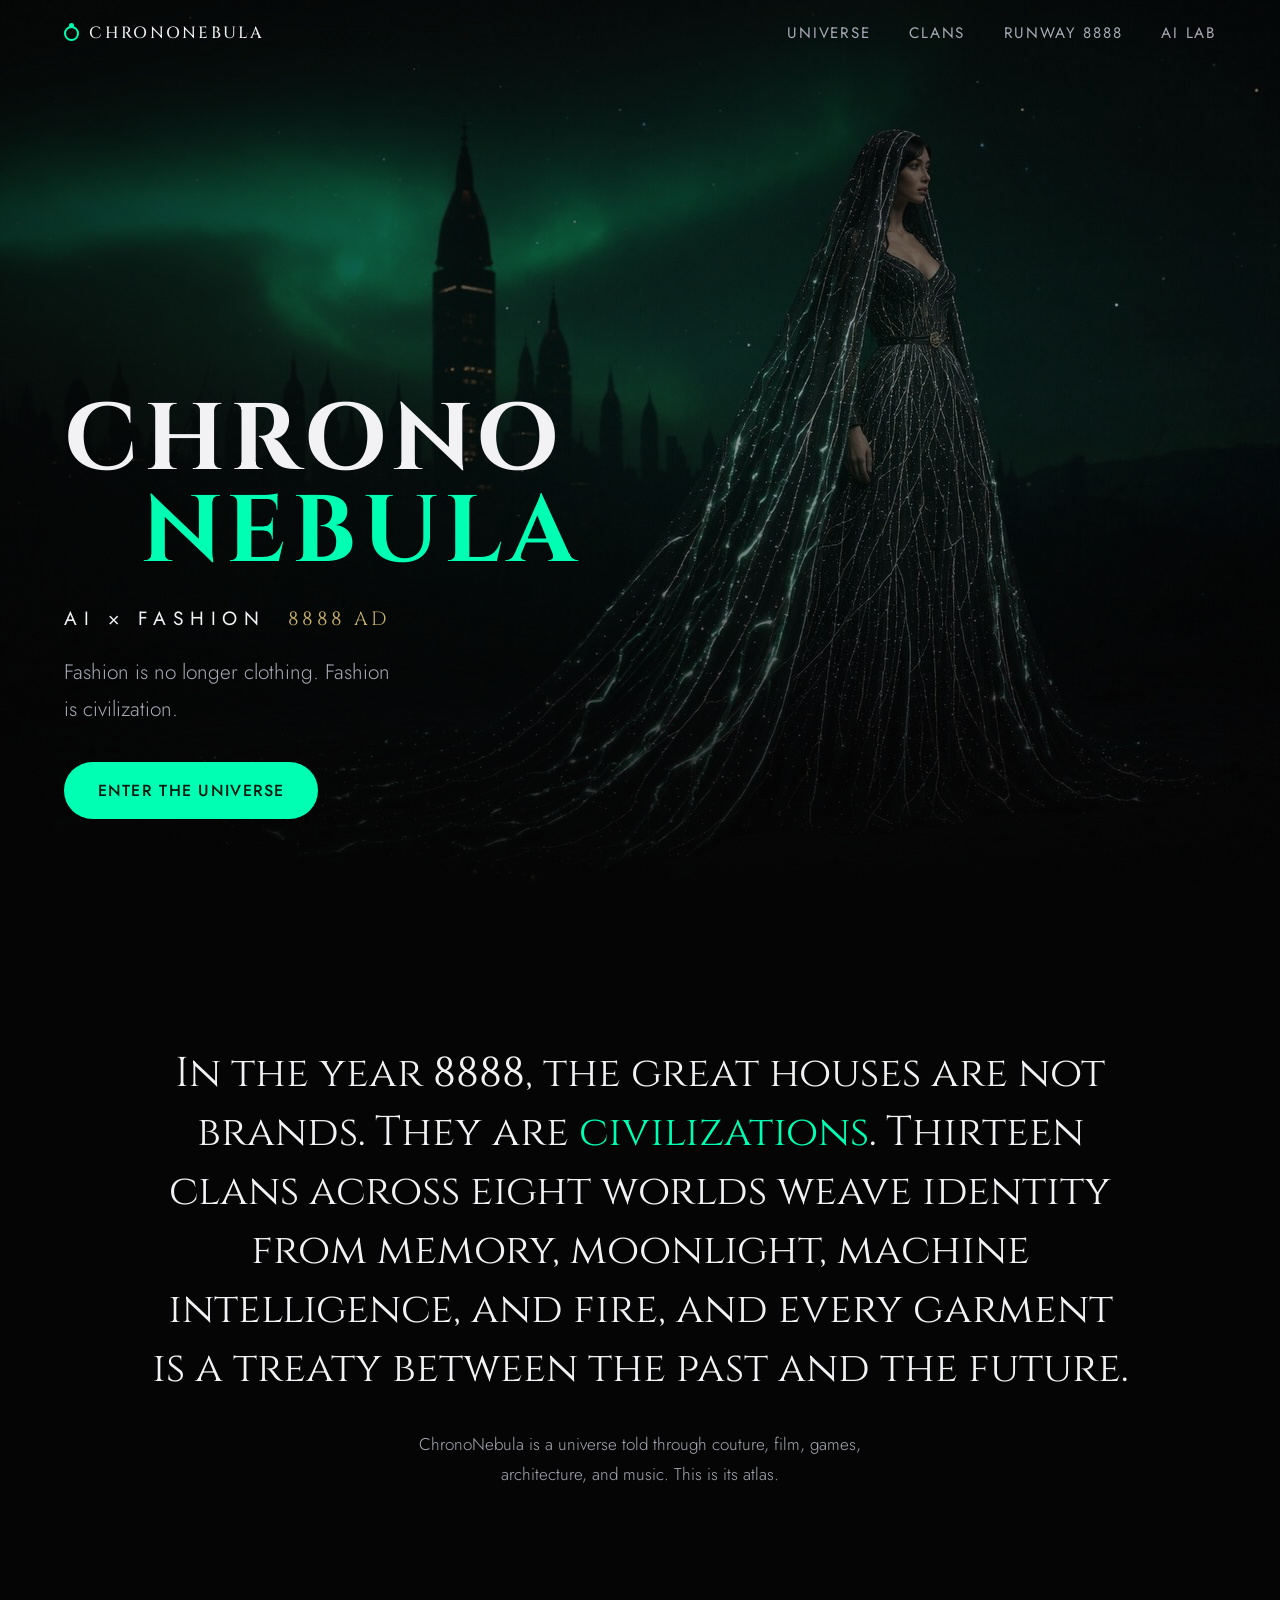
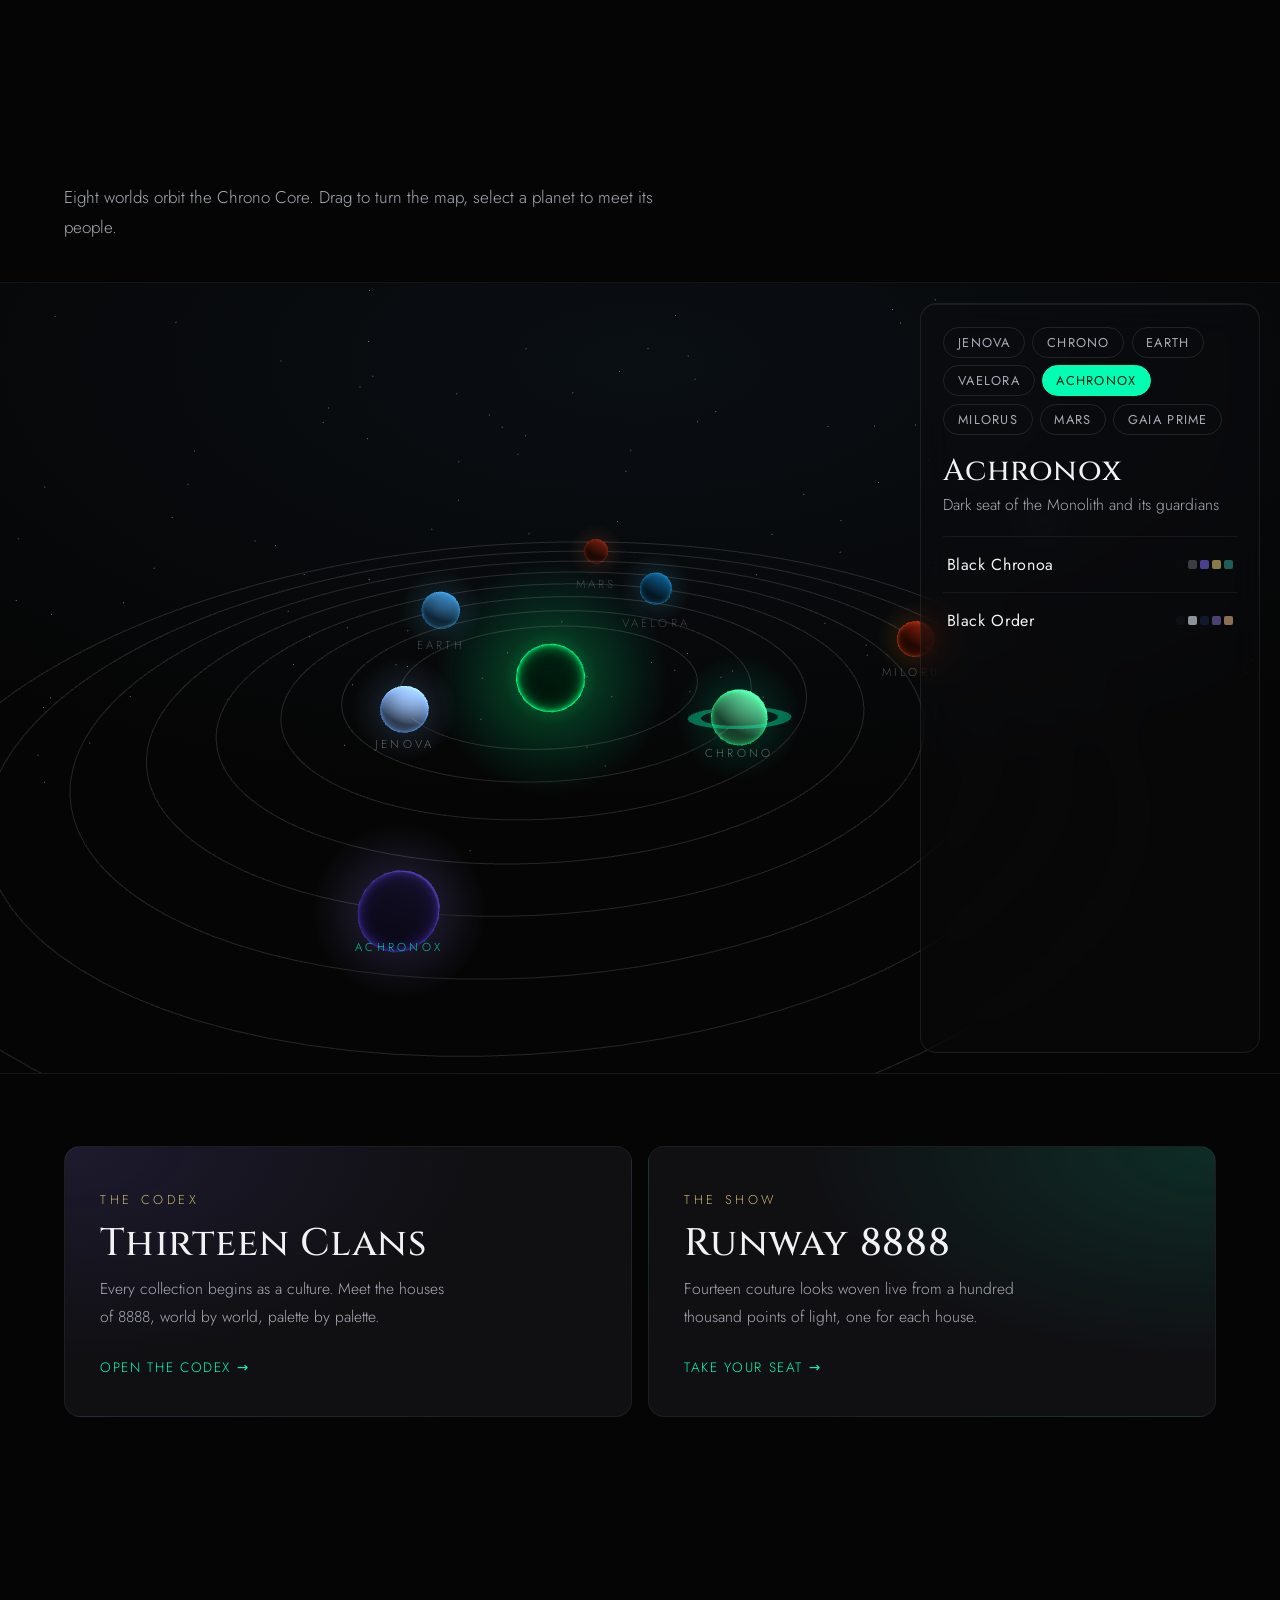
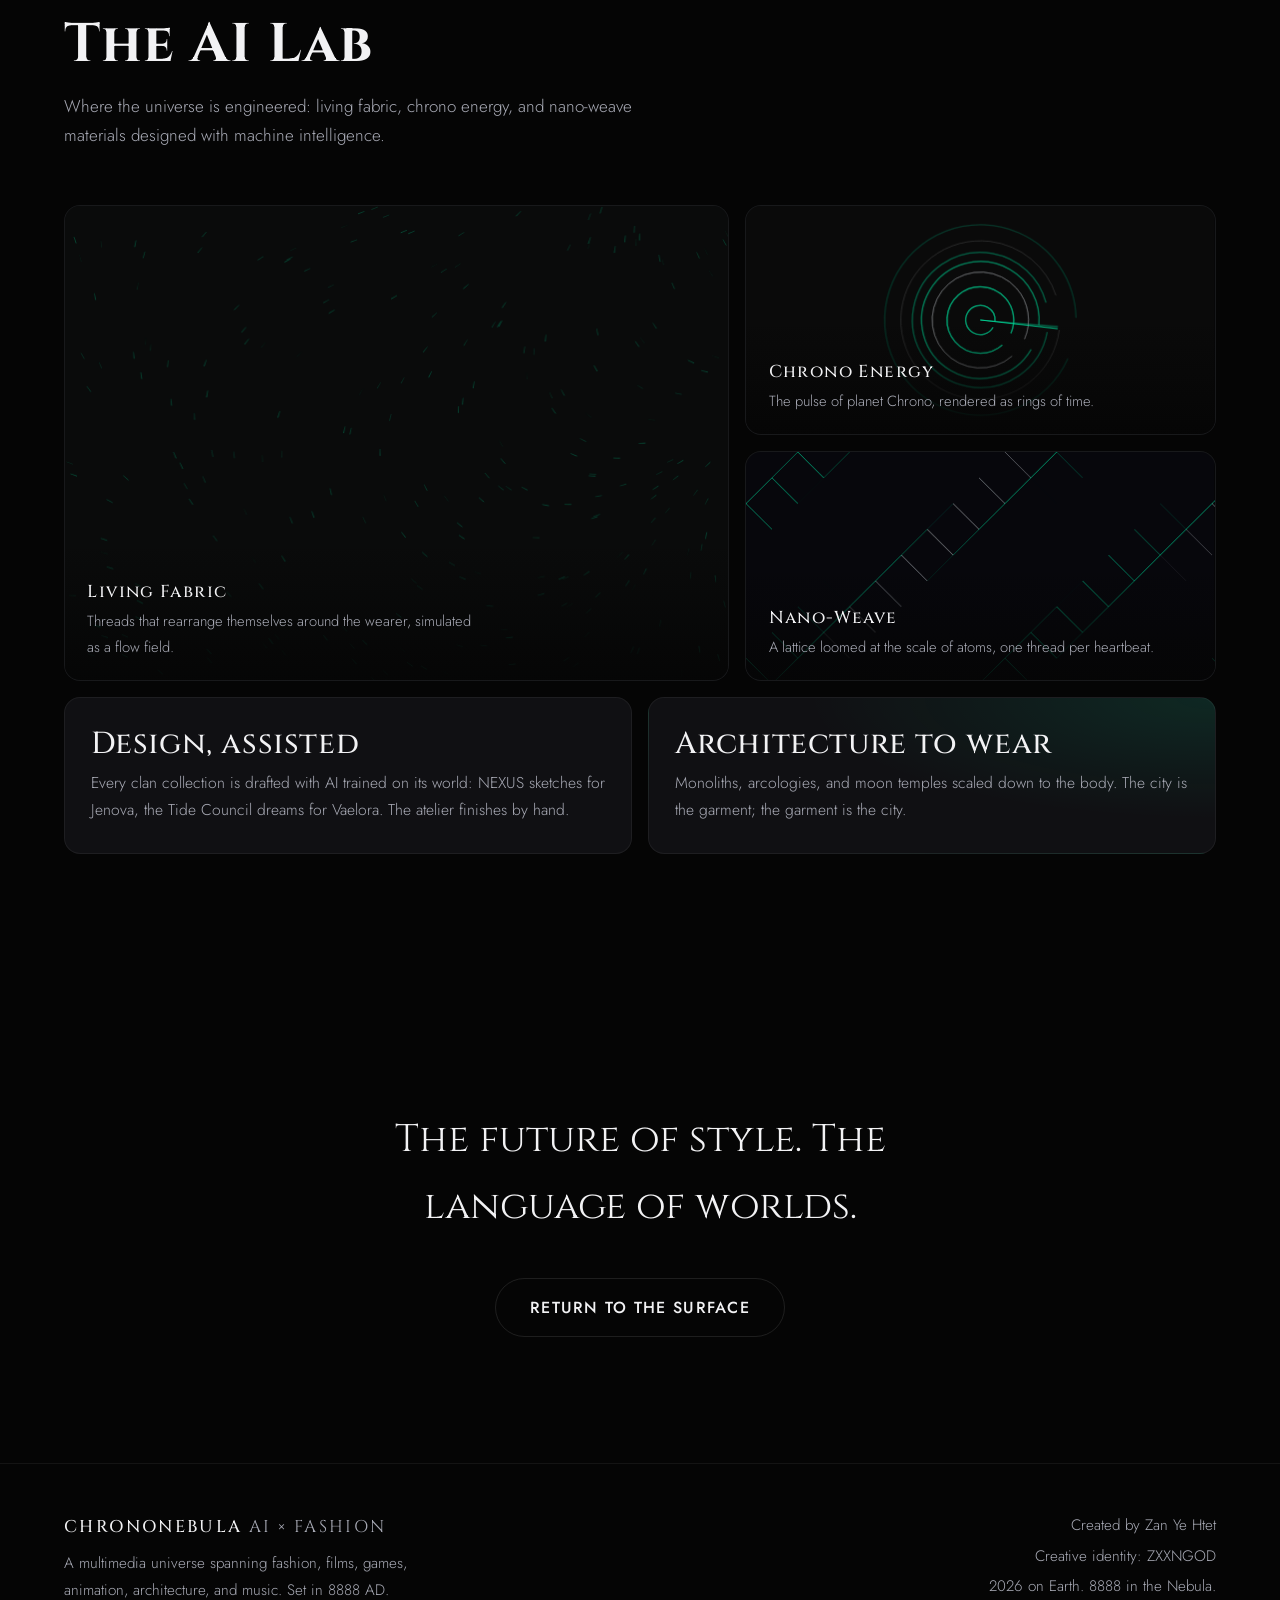
==== commit 04897d7b: "Melina fronts the home page; the settle becomes a luminous materialization - new hero photograph: Me" ====
--- a/index.html
+++ b/index.html
@@ -8,7 +8,7 @@
   <meta property="og:title" content="ChronoNebula AI × Fashion">
   <meta property="og:description" content="Fashion is no longer clothing. Fashion is civilization. Enter the universe of 8888 AD.">
   <meta property="og:url" content="https://myatgthu.github.io/chrononebula/">
-  <meta property="og:image" content="https://myatgthu.github.io/chrononebula/assets/cindra-monolith.jpg">
+  <meta property="og:image" content="https://myatgthu.github.io/chrononebula/assets/melina-hero.jpg">
   <meta name="theme-color" content="#050505">
   <link rel="icon" href="data:image/svg+xml,%3Csvg xmlns='http://www.w3.org/2000/svg' viewBox='0 0 100 100'%3E%3Ccircle cx='50' cy='50' r='34' fill='none' stroke='%2300FFB3' stroke-width='6'/%3E%3Ccircle cx='50' cy='16' r='9' fill='%2300FFB3'/%3E%3C/svg%3E">
   <link rel="preload" href="assets/fonts/cinzel-700.woff2" as="font" type="font/woff2" crossorigin>
@@ -42,8 +42,8 @@
     <!-- ============================== HERO ============================== -->
     <section class="hero" id="top">
       <div class="hero-media" aria-hidden="true">
-        <img class="hero-img" src="assets/cindra-monolith.jpg" alt="" fetchpriority="high"
-             width="1536" height="1024">
+        <img class="hero-img" src="assets/melina-hero.jpg" alt="" fetchpriority="high"
+             width="1600" height="900">
         <canvas class="hero-canvas" id="hero-canvas"></canvas>
         <div class="hero-grade"></div>
       </div>
--- a/css/style.css
+++ b/css/style.css
@@ -334,8 +334,10 @@
   width: 100%;
   height: 100%;
   object-fit: cover;
-  object-position: center 32%;
-  filter: saturate(0.82) brightness(0.9);
+  /* Melina stands in the right third: bias the crop so she survives
+     portrait framings */
+  object-position: 68% 30%;
+  filter: saturate(0.88) brightness(0.94);
 }
 .hero-canvas {
   position: absolute;
@@ -1047,8 +1049,8 @@
   #atelier-canvas {
     position: relative;
     order: 1;
-    height: 54vh;
-    min-height: 360px;
+    height: 58vh;
+    min-height: 380px;
   }
   .atelier-hud {
     position: static;
@@ -1103,6 +1105,23 @@
 }
 @media (hover: hover) and (pointer: fine) {
   .runway-chip:hover { color: var(--ink); border-color: var(--ink-dim); }
+}
+
+/* phones: the house rail becomes one swipeable row */
+@media (max-width: 760px) {
+  .runway-chips {
+    flex-wrap: nowrap;
+    overflow-x: auto;
+    -webkit-overflow-scrolling: touch;
+    scroll-snap-type: x proximity;
+    scrollbar-width: none;
+    padding: 1.2rem var(--pad-x) 0.5rem;
+  }
+  .runway-chips::-webkit-scrollbar { display: none; }
+  .runway-chip {
+    flex: none;
+    scroll-snap-align: center;
+  }
 }
 
 /* --------------------------------------------------------------------------
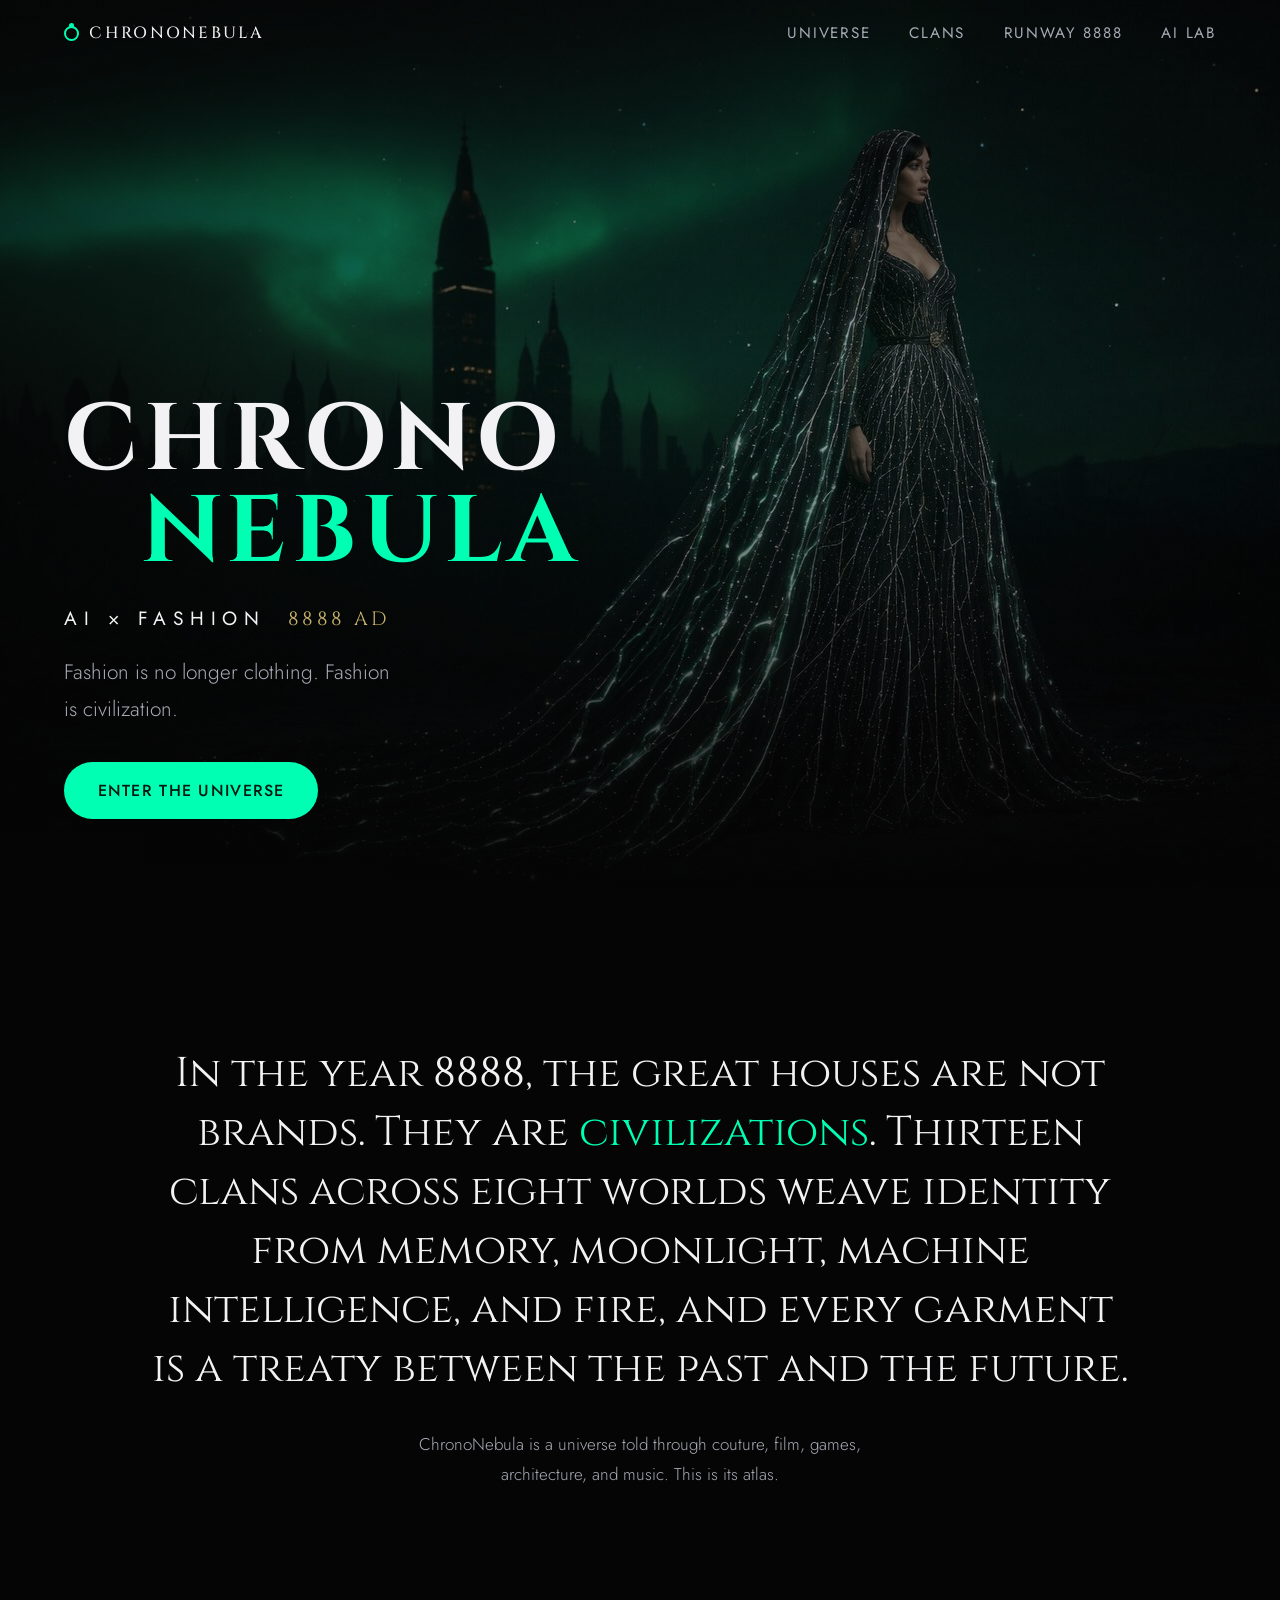
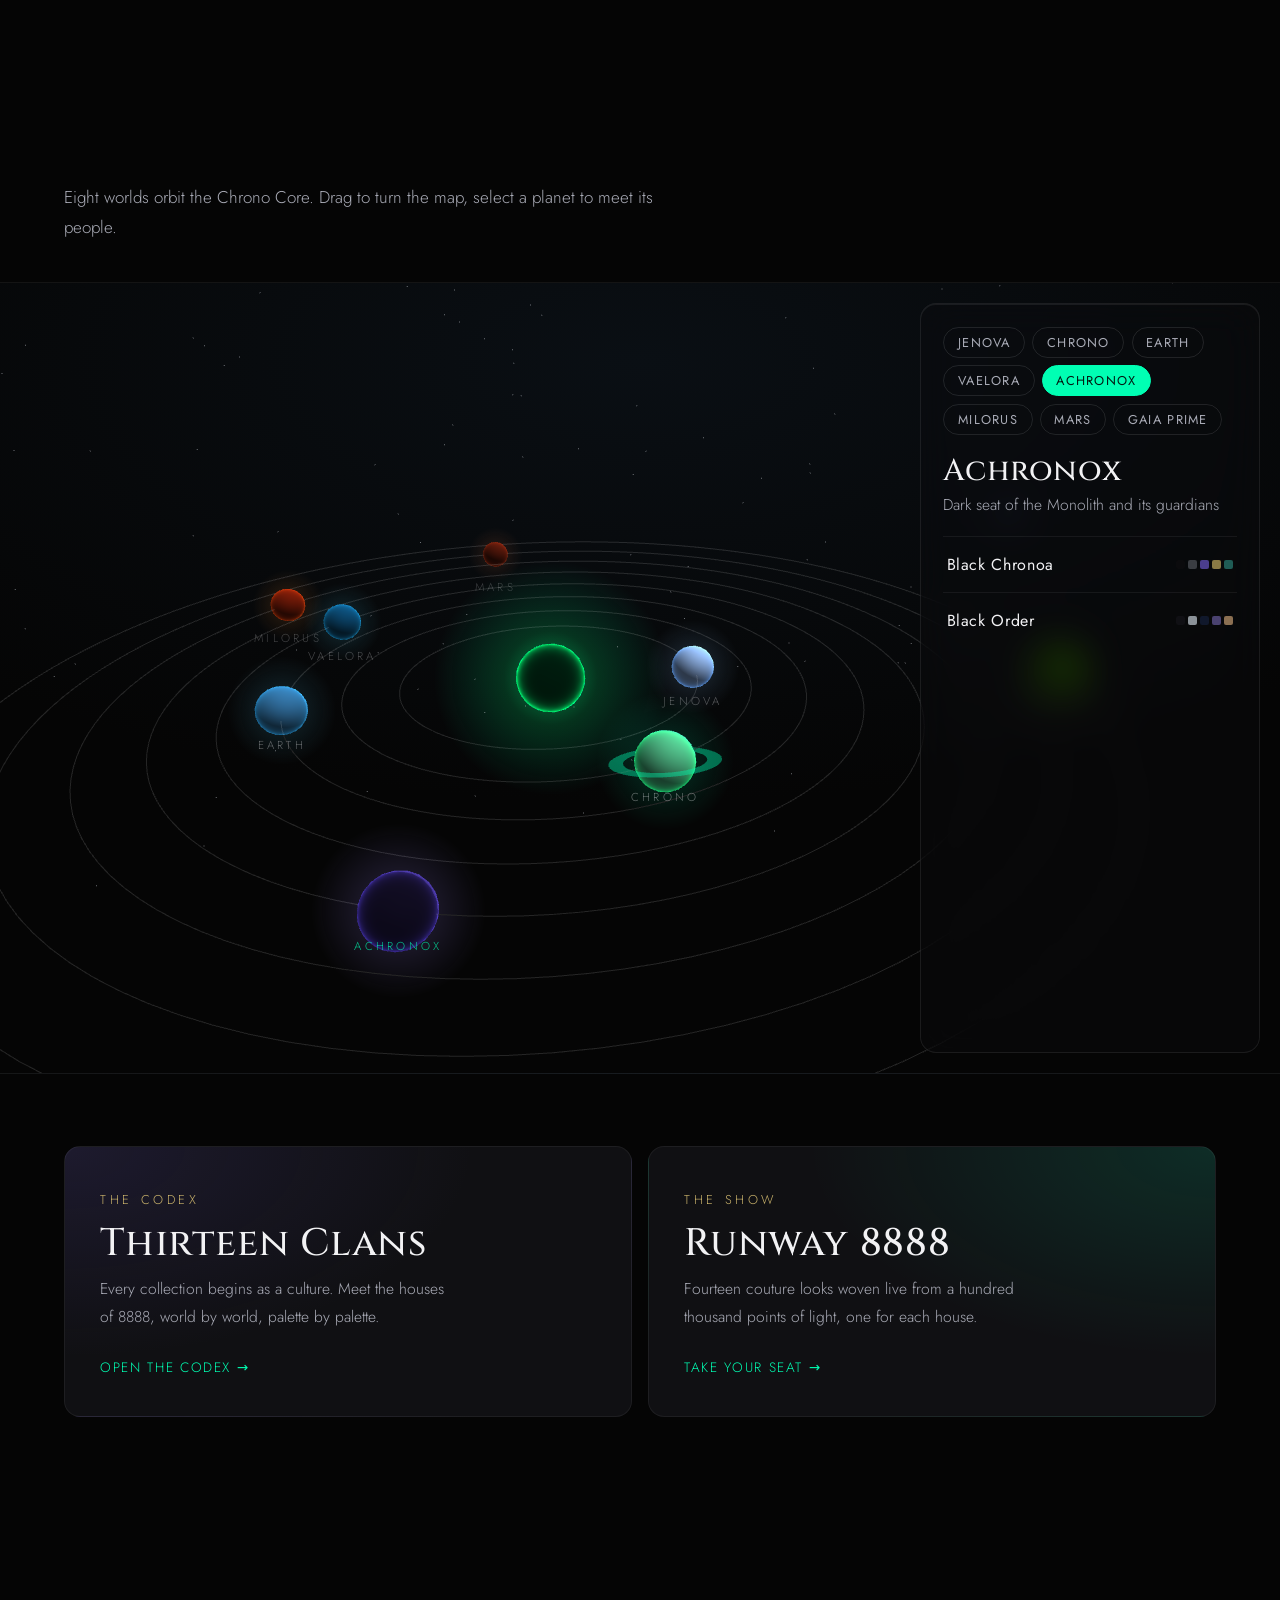
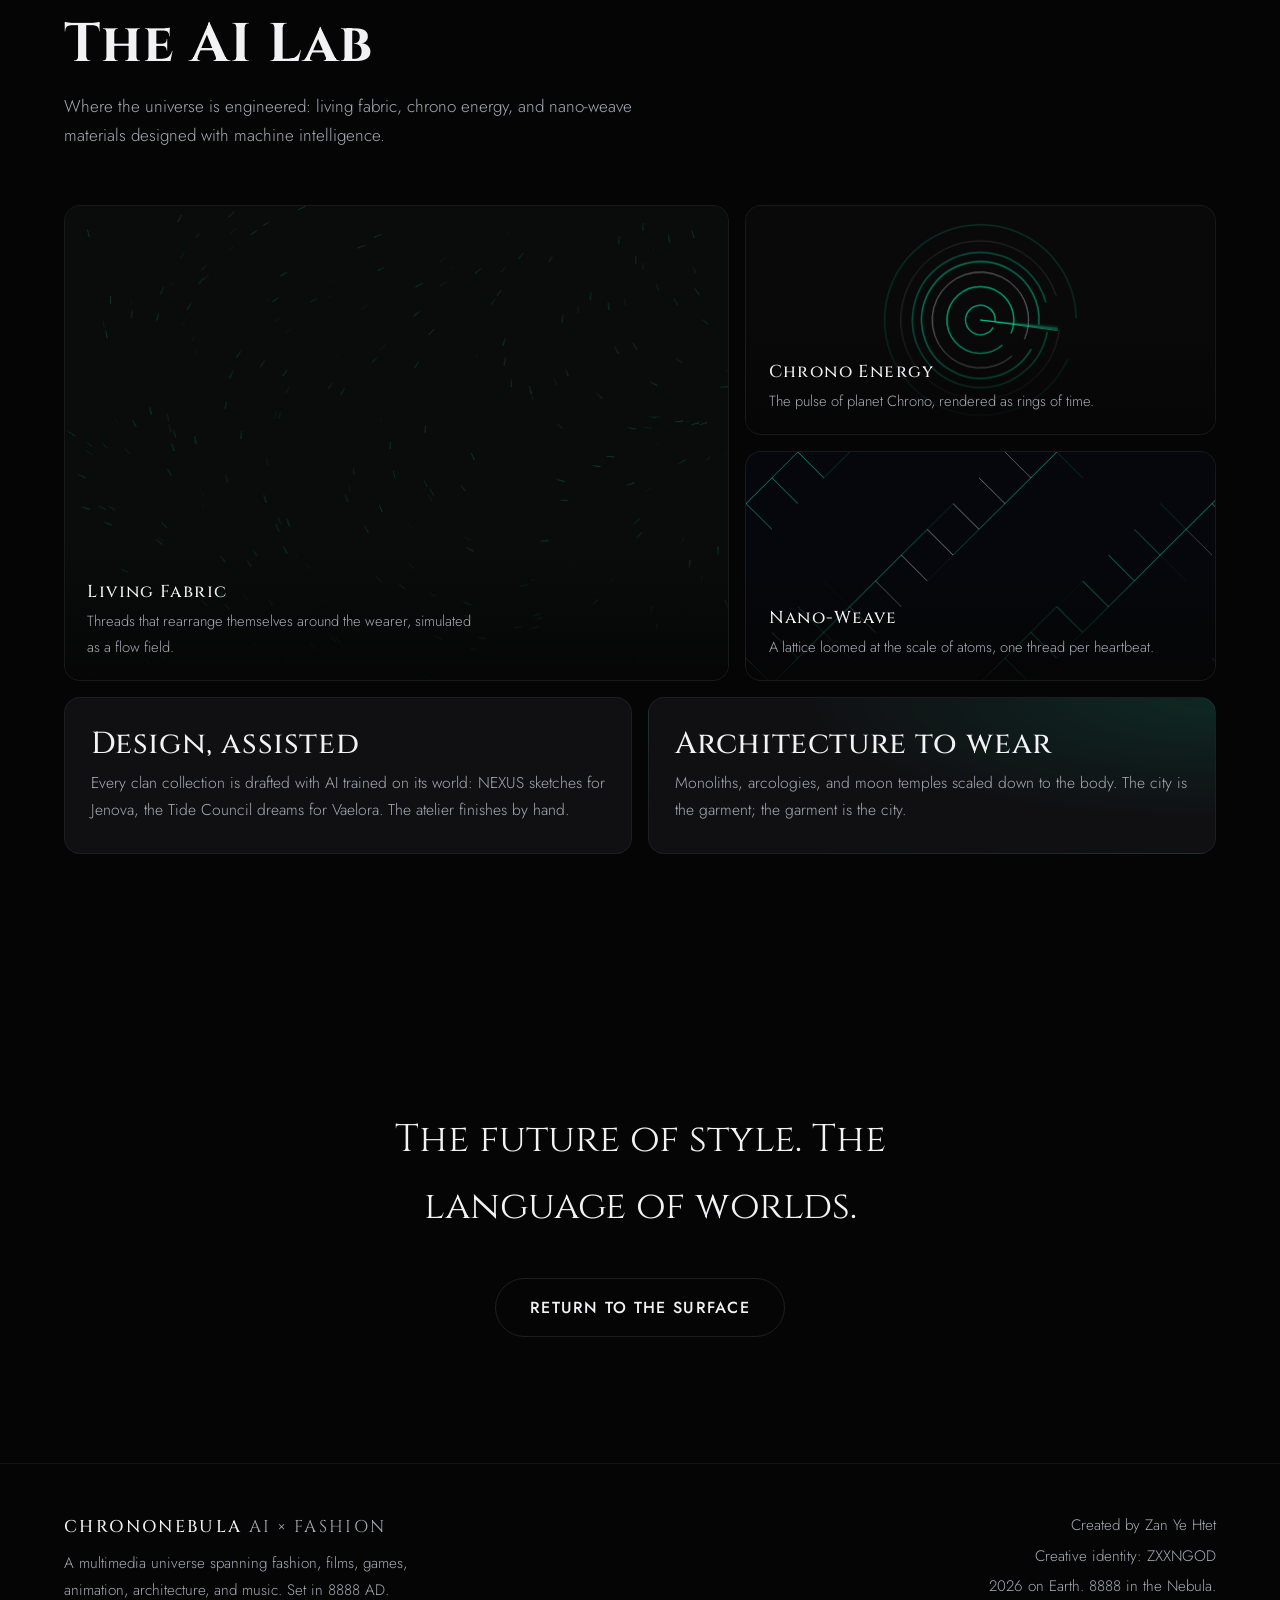
==== commit ad8b58c8: "Impeccable polish pass: a11y, performance, theming, touch targets From the dual-agent critique + tec" ====
--- a/index.html
+++ b/index.html
@@ -11,9 +11,8 @@
   <meta property="og:image" content="https://myatgthu.github.io/chrononebula/assets/melina-hero.jpg">
   <meta name="theme-color" content="#050505">
   <link rel="icon" href="data:image/svg+xml,%3Csvg xmlns='http://www.w3.org/2000/svg' viewBox='0 0 100 100'%3E%3Ccircle cx='50' cy='50' r='34' fill='none' stroke='%2300FFB3' stroke-width='6'/%3E%3Ccircle cx='50' cy='16' r='9' fill='%2300FFB3'/%3E%3C/svg%3E">
-  <link rel="preload" href="assets/fonts/cinzel-700.woff2" as="font" type="font/woff2" crossorigin>
-  <link rel="preload" href="assets/fonts/jost-300.woff2" as="font" type="font/woff2" crossorigin>
-  <link rel="preload" href="assets/fonts/jost-400.woff2" as="font" type="font/woff2" crossorigin>
+  <link rel="preload" href="assets/fonts/cinzel.woff2" as="font" type="font/woff2" crossorigin>
+  <link rel="preload" href="assets/fonts/jost.woff2" as="font" type="font/woff2" crossorigin>
   <link rel="stylesheet" href="css/fonts.css">
   <link rel="stylesheet" href="css/style.css">
   <script>document.documentElement.classList.replace('no-js', 'js');</script>
--- a/css/fonts.css
+++ b/css/fonts.css
@@ -1,8 +1,4 @@
-@font-face{font-family:'Cinzel';font-style:normal;font-weight:400;font-display:swap;src:url('../assets/fonts/cinzel-400.woff2') format('woff2');unicode-range:U+0000-00FF,U+0131,U+0152-0153,U+02BB-02BC,U+02C6,U+02DA,U+02DC,U+0304,U+0308,U+0329,U+2000-206F,U+20AC,U+2122,U+2191,U+2193,U+2212,U+2215,U+FEFF,U+FFFD;}
-@font-face{font-family:'Cinzel';font-style:normal;font-weight:500;font-display:swap;src:url('../assets/fonts/cinzel-500.woff2') format('woff2');unicode-range:U+0000-00FF,U+0131,U+0152-0153,U+02BB-02BC,U+02C6,U+02DA,U+02DC,U+0304,U+0308,U+0329,U+2000-206F,U+20AC,U+2122,U+2191,U+2193,U+2212,U+2215,U+FEFF,U+FFFD;}
-@font-face{font-family:'Cinzel';font-style:normal;font-weight:700;font-display:swap;src:url('../assets/fonts/cinzel-700.woff2') format('woff2');unicode-range:U+0000-00FF,U+0131,U+0152-0153,U+02BB-02BC,U+02C6,U+02DA,U+02DC,U+0304,U+0308,U+0329,U+2000-206F,U+20AC,U+2122,U+2191,U+2193,U+2212,U+2215,U+FEFF,U+FFFD;}
-@font-face{font-family:'Jost';font-style:normal;font-weight:300;font-display:swap;src:url('../assets/fonts/jost-300.woff2') format('woff2');unicode-range:U+0000-00FF,U+0131,U+0152-0153,U+02BB-02BC,U+02C6,U+02DA,U+02DC,U+0304,U+0308,U+0329,U+2000-206F,U+20AC,U+2122,U+2191,U+2193,U+2212,U+2215,U+FEFF,U+FFFD;}
-@font-face{font-family:'Jost';font-style:normal;font-weight:400;font-display:swap;src:url('../assets/fonts/jost-400.woff2') format('woff2');unicode-range:U+0000-00FF,U+0131,U+0152-0153,U+02BB-02BC,U+02C6,U+02DA,U+02DC,U+0304,U+0308,U+0329,U+2000-206F,U+20AC,U+2122,U+2191,U+2193,U+2212,U+2215,U+FEFF,U+FFFD;}
-@font-face{font-family:'Jost';font-style:normal;font-weight:500;font-display:swap;src:url('../assets/fonts/jost-500.woff2') format('woff2');unicode-range:U+0000-00FF,U+0131,U+0152-0153,U+02BB-02BC,U+02C6,U+02DA,U+02DC,U+0304,U+0308,U+0329,U+2000-206F,U+20AC,U+2122,U+2191,U+2193,U+2212,U+2215,U+FEFF,U+FFFD;}
-@font-face{font-family:'Jost';font-style:normal;font-weight:600;font-display:swap;src:url('../assets/fonts/jost-600.woff2') format('woff2');unicode-range:U+0000-00FF,U+0131,U+0152-0153,U+02BB-02BC,U+02C6,U+02DA,U+02DC,U+0304,U+0308,U+0329,U+2000-206F,U+20AC,U+2122,U+2191,U+2193,U+2212,U+2215,U+FEFF,U+FFFD;}
-
+/* Variable fonts: one file per family carries every weight the site
+   uses (the old per-weight files were byte-identical copies of these). */
+@font-face{font-family:'Cinzel';font-style:normal;font-weight:400 700;font-display:swap;src:url('../assets/fonts/cinzel.woff2') format('woff2');unicode-range:U+0000-00FF,U+0131,U+0152-0153,U+02BB-02BC,U+02C6,U+02DA,U+02DC,U+0304,U+0308,U+0329,U+2000-206F,U+20AC,U+2122,U+2191,U+2193,U+2212,U+2215,U+FEFF,U+FFFD;}
+@font-face{font-family:'Jost';font-style:normal;font-weight:300 600;font-display:swap;src:url('../assets/fonts/jost.woff2') format('woff2');unicode-range:U+0000-00FF,U+0131,U+0152-0153,U+02BB-02BC,U+02C6,U+02DA,U+02DC,U+0304,U+0308,U+0329,U+2000-206F,U+20AC,U+2122,U+2191,U+2193,U+2212,U+2215,U+FEFF,U+FFFD;}
--- a/css/style.css
+++ b/css/style.css
@@ -1,9 +1,11 @@
 /* ==========================================================================
    ChronoNebula AI × Fashion — design system
    Theme: locked dark. Deep Void #050505, Lunar White ink, Nebula Emerald
-   as the single UI accent. Nova Gold appears only inside clan content.
+   as the single INTERACTIVE accent. Nova Gold is the editorial voice:
+   section kickers and clan content only, never on controls.
    Radius rule: pills for interactive chips/buttons, 16px for panels,
-   4px for swatch tiles. Z scale: nav 100, menu 110, skip 120.
+   4px for swatch tiles. Z scale: nav 100, menu 110, skip 120,
+   scrim 130, drawer 131 (the runway drawer is the one true modal).
    ========================================================================== */
 
 :root {
@@ -15,6 +17,7 @@
   --emerald: #00ffb3;
   --emerald-deep: #00b380;
   --gold: #c9b26b;
+  --on-accent: #031a12;
   --line: rgba(255, 255, 255, 0.1);
   --line-soft: rgba(255, 255, 255, 0.06);
 
@@ -30,6 +33,8 @@
   --z-nav: 100;
   --z-menu: 110;
   --z-skip: 120;
+  --z-scrim: 130;
+  --z-drawer: 131;
 
   --pad-x: clamp(1.25rem, 5vw, 4.5rem);
   --measure: 62ch;
@@ -99,7 +104,7 @@
 
 a { color: var(--ink); }
 
-::selection { background: var(--emerald); color: #031a12; }
+::selection { background: var(--emerald); color: var(--on-accent); }
 
 :focus-visible {
   outline: 2px solid var(--emerald);
@@ -114,7 +119,7 @@
   z-index: var(--z-skip);
   padding: 0.6rem 1.1rem;
   background: var(--emerald);
-  color: #031a12;
+  color: var(--on-accent);
   font-weight: 500;
   text-decoration: none;
   border-radius: 999px;
@@ -143,7 +148,7 @@
 
 .btn-solid {
   background: var(--emerald);
-  color: #031a12;
+  color: var(--on-accent);
 }
 .btn-ghost {
   border: 1px solid var(--line);
@@ -154,6 +159,28 @@
   .btn-solid:hover { background: #59ffcb; }
   .btn-ghost:hover { border-color: var(--emerald); color: var(--emerald); }
 }
+
+/* Invisible hit-area extensions: the small pills and text links keep
+   their couture scale while their touch targets clear ~44px. */
+.planet-chip,
+.clan-index-chip,
+.clan-runway-link,
+.lookbook-watch,
+.nav-brand { position: relative; }
+.planet-chip::after,
+.clan-index-chip::after,
+.clan-runway-link::after,
+.lookbook-watch::after,
+.nav-brand::after {
+  content: '';
+  position: absolute;
+  left: 0;
+  right: 0;
+  top: -7px;
+  bottom: -7px;
+}
+.clan-runway-link::after { top: -10px; bottom: -10px; }
+.nav-brand::after { top: -8px; bottom: -8px; }
 
 /* --------------------------------------------------------------------------
    Glass (purposeful: nav when scrolled, universe panel)
@@ -543,13 +570,13 @@
 }
 .planet-chip:active { transform: scale(0.97); }
 .planet-chip[aria-pressed='true'] {
-  color: #031a12;
+  color: var(--on-accent);
   background: var(--emerald);
   border-color: var(--emerald);
 }
 @media (hover: hover) and (pointer: fine) {
   .planet-chip:hover { color: var(--ink); border-color: var(--ink-dim); }
-  .planet-chip[aria-pressed='true']:hover { color: #031a12; }
+  .planet-chip[aria-pressed='true']:hover { color: var(--on-accent); }
 }
 
 .universe-info h3 {
@@ -741,10 +768,37 @@
 
 .clan-card {
   position: relative;
+  display: grid;
+  grid-template-columns: minmax(0, 2fr) minmax(0, 3fr);
+  gap: clamp(1.5rem, 4vw, 3.5rem);
+  align-items: center;
   border-bottom: 1px solid var(--line);
   padding: clamp(2.4rem, 6vh, 3.8rem) 0.9rem;
   scroll-margin-top: 84px;
 }
+.clan-card-media {
+  margin: 0;
+  border-radius: var(--r-panel);
+  overflow: hidden;
+  align-self: stretch;
+}
+.clan-card-media::after {
+  content: '';
+  position: absolute;
+  inset: 0;
+  box-shadow: inset 0 0 0 1px rgba(255, 255, 255, 0.08);
+  border-radius: inherit;
+  pointer-events: none;
+}
+.clan-card-media img {
+  width: 100%;
+  height: 100%;
+  min-height: 280px;
+  object-fit: cover;
+  display: block;
+}
+/* alternate plate sides for rhythm down the codex */
+.clan-card:nth-child(even) .clan-card-media { order: 2; }
 .clan-card::before {
   content: '';
   position: absolute;
@@ -838,7 +892,15 @@
   .feature-nova { grid-template-columns: 1fr; }
   .feature-nova .feature-media { order: 0; }
   .feature-media img { height: clamp(16rem, 42vh, 24rem); }
-  .clan-card { padding: 1.9rem 0.4rem 2.2rem; }
+  .clan-card {
+    grid-template-columns: 1fr;
+    padding: 1.9rem 0.4rem 2.2rem;
+  }
+  .clan-card:nth-child(even) .clan-card-media { order: 0; }
+  .clan-card-media img {
+    min-height: 0;
+    height: clamp(11rem, 32vw, 15rem);
+  }
   .clan-card-body { grid-template-columns: 1fr; }
 }
 
@@ -929,23 +991,131 @@
 .page-lede { color: var(--ink-dim); max-width: 52ch; }
 
 /* --------------------------------------------------------------------------
-   Runway 8888 — the atelier
+   Runway 8888 — the atelier, in a slide-out drawer
    -------------------------------------------------------------------------- */
 
-.atelier {
+.runway-scrim {
+  position: fixed;
+  inset: 0;
+  background: rgba(2, 3, 4, 0.62);
+  -webkit-backdrop-filter: blur(3px);
+  backdrop-filter: blur(3px);
+  opacity: 0;
+  pointer-events: none;
+  transition: opacity 360ms ease;
+  z-index: var(--z-scrim);
+}
+.runway-scrim.on { opacity: 1; pointer-events: auto; }
+
+.runway-drawer {
+  position: fixed;
+  top: 0;
+  right: 0;
+  bottom: 0;
+  width: min(820px, 100vw);
+  display: flex;
+  flex-direction: column;
+  overflow-y: auto;
+  overscroll-behavior: contain;
   background:
     radial-gradient(90% 70% at 50% 100%, #0a0d10 0%, var(--void) 70%);
-  padding-bottom: clamp(3rem, 6vh, 5rem);
+  border-left: 1px solid var(--line-soft);
+  box-shadow: -30px 0 80px rgba(0, 0, 0, 0.55);
+  transform: translateX(102%);
+  visibility: hidden;
+  transition: transform 520ms var(--ease-out), visibility 0s linear 520ms;
+  z-index: var(--z-drawer);
+}
+.runway-drawer.open {
+  transform: translateX(0);
+  visibility: visible;
+  transition: transform 520ms var(--ease-out);
+}
+@media (prefers-reduced-motion: reduce) {
+  .runway-scrim,
+  .runway-drawer,
+  .runway-drawer.open { transition: none; }
+}
+.drawer-lock { overflow: hidden; }
+
+.drawer-head {
+  display: flex;
+  align-items: center;
+  justify-content: space-between;
+  padding: 1rem var(--pad-x) 0.9rem;
+}
+.drawer-title {
+  color: var(--ink-dim);
+  font-size: 0.8rem;
+  letter-spacing: 0.3em;
+  text-transform: uppercase;
+}
+.drawer-close {
+  width: 44px;
+  height: 44px;
+  border-radius: 50%;
+  border: 1px solid var(--line);
+  background: rgba(5, 5, 5, 0.4);
+  color: var(--ink);
+  font-size: 1rem;
+  line-height: 1;
+  cursor: pointer;
+  transition: color 200ms ease, border-color 200ms ease, transform 160ms var(--ease-out);
+}
+.drawer-close:active { transform: scale(0.94); }
+@media (hover: hover) and (pointer: fine) {
+  .drawer-close:hover { color: var(--emerald); border-color: var(--emerald); }
 }
 
 .atelier-stage {
   position: relative;
-  height: min(86vh, 900px);
-  min-height: 560px;
+  flex: 1;
+  min-height: 0;
   border-top: 1px solid var(--line-soft);
-  border-bottom: 1px solid var(--line-soft);
   overflow: hidden;
 }
+
+/* the inspect loupe: a 4:5 editorial crop magnifying the photograph
+   under the pointer */
+.atelier-loupe {
+  position: absolute;
+  top: 0;
+  left: 0;
+  width: clamp(150px, 20vw, 210px);
+  aspect-ratio: 4 / 5;
+  border-radius: 14px;
+  background-color: #000;
+  background-repeat: no-repeat;
+  box-shadow:
+    inset 0 0 0 1px rgba(255, 255, 255, 0.16),
+    0 18px 50px rgba(0, 0, 0, 0.6),
+    0 0 0 1px rgba(0, 255, 179, 0.14);
+  opacity: 0;
+  transition: opacity 180ms ease;
+  pointer-events: none;
+  will-change: transform;
+  z-index: 3;
+}
+.atelier-loupe.on { opacity: 1; }
+
+.atelier-hint {
+  position: absolute;
+  left: 50%;
+  bottom: 1.1rem;
+  transform: translateX(-50%);
+  color: var(--ink-dim);
+  font-size: 0.78rem;
+  letter-spacing: 0.14em;
+  text-transform: uppercase;
+  white-space: nowrap;
+  opacity: 0;
+  transition: opacity 600ms ease;
+  pointer-events: none;
+  z-index: 2;
+}
+.atelier-hint.on { opacity: 0.7; }
+/* the weave status sits a line above the hint so they never collide */
+.atelier-status { bottom: 2.9rem; }
 #atelier-canvas {
   position: absolute;
   inset: 0;
@@ -964,34 +1134,84 @@
 .atelier-stage.no-webgl #atelier-canvas { display: none; }
 .atelier-stage.no-webgl .runway-fallback { display: block; }
 
+/* collapsed by default: a one-line caption strip docked at the top so
+   the figure weaves on a clean stage; "Details" discloses the story */
 .look-panel {
   position: absolute;
-  top: 1.25rem;
-  right: 1.25rem;
-  width: min(370px, 88vw);
-  max-height: calc(100% - 2.5rem);
+  top: 1rem;
+  left: 1rem;
+  right: 1rem;
+  max-height: calc(100% - 2rem);
   overflow-y: auto;
   overscroll-behavior: contain;
-  padding: 1.5rem 1.5rem 1.35rem;
+  padding: 0;
+}
+.look-caption {
+  display: flex;
+  align-items: baseline;
+  gap: 1rem;
+  width: 100%;
+  padding: 0.85rem 1.15rem;
+  background: none;
+  border: 0;
+  color: var(--ink);
+  font: inherit;
+  text-align: left;
+  cursor: pointer;
+}
+.look-caption:focus-visible {
+  outline: 2px solid var(--emerald);
+  outline-offset: -2px;
 }
 .look-count {
   color: var(--ink-dim);
-  font-size: 0.78rem;
-  letter-spacing: 0.28em;
-  text-transform: uppercase;
-  margin-bottom: 1rem;
+  font-size: 0.72rem;
+  letter-spacing: 0.24em;
+  text-transform: uppercase;
+  white-space: nowrap;
 }
 .look-house {
   color: var(--gold);
-  font-size: 0.85rem;
-  letter-spacing: 0.3em;
-  text-transform: uppercase;
-  margin-bottom: 0.35rem;
+  font-size: 0.72rem;
+  letter-spacing: 0.24em;
+  text-transform: uppercase;
+  white-space: nowrap;
 }
 .look-title {
-  font-size: clamp(1.5rem, 2.6vw, 1.95rem);
+  font-family: var(--font-display, inherit);
+  font-size: 1.08rem;
   font-weight: 500;
-  margin-bottom: 0.8rem;
+  letter-spacing: 0.04em;
+  flex: 1;
+  min-width: 0;
+  overflow: hidden;
+  text-overflow: ellipsis;
+  white-space: nowrap;
+}
+.look-more {
+  color: var(--ink-dim);
+  font-size: 0.72rem;
+  letter-spacing: 0.18em;
+  text-transform: uppercase;
+  white-space: nowrap;
+}
+.look-caret {
+  display: inline-block;
+  font-style: normal;
+  transition: transform 300ms var(--ease-out);
+}
+.look-panel.expanded .look-caret { transform: rotate(180deg); }
+/* narrow screens: the title takes its own line under the caption row */
+@media (max-width: 560px) {
+  .look-caption { flex-wrap: wrap; row-gap: 0.2rem; }
+  .look-more { margin-left: auto; }
+  .look-title { flex-basis: 100%; white-space: normal; }
+}
+@media (hover: hover) and (pointer: fine) {
+  .look-caption:hover .look-more { color: var(--emerald); }
+}
+.look-details {
+  padding: 0.1rem 1.15rem 1.15rem;
 }
 .look-notes {
   color: var(--ink-dim);
@@ -1041,6 +1261,7 @@
 
 @media (max-width: 900px) {
   .atelier-stage {
+    flex: none;
     height: auto;
     min-height: 0;
     display: flex;
@@ -1065,64 +1286,105 @@
     max-height: none;
     margin: 1rem var(--pad-x) 1.4rem;
   }
-}
-
-.runway-chips {
+  /* the stage is a flex column here, so pin the hint to the canvas,
+     not the stage bottom */
+  .atelier-hint {
+    bottom: auto;
+    top: calc(max(58vh, 380px) - 2.4rem);
+  }
+  .atelier-status { top: calc(max(58vh, 380px) - 4.2rem); }
+}
+
+/* --------------------------------------------------------------------------
+   Runway 8888 — the lookbook
+   -------------------------------------------------------------------------- */
+
+.lookbook {
+  padding: clamp(3.5rem, 8vh, 6rem) var(--pad-x) clamp(1.5rem, 4vh, 3rem);
+  max-width: 96rem;
+  margin-inline: auto;
+}
+.lookbook-head h2 {
+  font-size: clamp(1.7rem, 3.6vw, 2.6rem);
+  letter-spacing: 0.04em;
+  text-transform: uppercase;
+}
+.lookbook-head .page-lede { margin-top: 0.7rem; }
+
+.lookbook-grid {
+  position: relative;
+  display: grid;
+  grid-template-columns: repeat(auto-fill, minmax(14rem, 1fr));
+  gap: clamp(1rem, 2.2vw, 1.8rem);
+  margin-top: clamp(1.6rem, 4vh, 2.6rem);
+}
+
+.lookbook-card {
   display: flex;
-  flex-wrap: wrap;
-  gap: 0.6rem;
-  padding: 2rem var(--pad-x) 0;
-  max-width: 72rem;
-}
-.runway-chip {
-  display: inline-flex;
-  align-items: center;
-  gap: 0.55rem;
+  flex-direction: column;
+  border: 1px solid var(--line-soft);
+  border-radius: var(--r-panel);
+  overflow: hidden;
+  background: var(--surface);
+  transition: border-color 300ms ease;
+}
+.lookbook-media {
+  margin: 0;
+  aspect-ratio: 9 / 16;
+  overflow: hidden;
+  background: #000;
+  cursor: pointer;   /* the photograph opens the runway drawer */
+}
+.lookbook-media img {
+  display: block;
+  width: 100%;
+  height: 100%;
+  object-fit: cover;
+  transition: transform 500ms var(--ease-out);
+}
+.lookbook-info {
+  padding: 1rem 1.15rem 1.25rem;
+}
+.lookbook-house {
+  color: var(--gold);
+  font-size: 0.72rem;
+  letter-spacing: 0.24em;
+  text-transform: uppercase;
+}
+.lookbook-info h3 {
+  font-family: var(--font-display, inherit);
+  font-size: 1.18rem;
+  letter-spacing: 0.04em;
+  margin: 0.35rem 0 0.4rem;
+}
+.lookbook-materials {
+  color: var(--ink-dim);
+  font-size: 0.8rem;
+  letter-spacing: 0.03em;
+}
+.lookbook-watch {
   background: none;
-  border: 1px solid var(--line);
-  border-radius: 999px;
-  padding: 0.42rem 1rem 0.42rem 0.5rem;
-  color: var(--ink-dim);
-  font-family: var(--font-body);
-  font-size: 0.88rem;
-  font-weight: 400;
-  letter-spacing: 0.08em;
+  border: 0;
+  padding: 0.5rem 0 0;
+  margin-top: 0.35rem;
+  color: var(--emerald);
+  font: inherit;
+  font-size: 0.8rem;
+  letter-spacing: 0.14em;
+  text-transform: uppercase;
   cursor: pointer;
-  transition: color 200ms ease, border-color 200ms ease, transform 160ms var(--ease-out);
-}
-.runway-chip:active { transform: scale(0.97); }
-.runway-chip i {
-  width: 22px;
-  height: 22px;
-  border-radius: 50%;
-  flex: none;
-  background: linear-gradient(135deg, var(--g1, #333) 0 33%, var(--g2, #666) 33% 66%, var(--g3, #999) 66% 100%);
-  box-shadow: inset 0 0 0 1px rgba(255, 255, 255, 0.14);
-}
-.runway-chip[aria-pressed='true'] {
-  color: var(--ink);
-  border-color: var(--emerald);
+}
+.lookbook-watch:focus-visible {
+  outline: 2px solid var(--emerald);
+  outline-offset: 3px;
 }
 @media (hover: hover) and (pointer: fine) {
-  .runway-chip:hover { color: var(--ink); border-color: var(--ink-dim); }
-}
-
-/* phones: the house rail becomes one swipeable row */
-@media (max-width: 760px) {
-  .runway-chips {
-    flex-wrap: nowrap;
-    overflow-x: auto;
-    -webkit-overflow-scrolling: touch;
-    scroll-snap-type: x proximity;
-    scrollbar-width: none;
-    padding: 1.2rem var(--pad-x) 0.5rem;
-  }
-  .runway-chips::-webkit-scrollbar { display: none; }
-  .runway-chip {
-    flex: none;
-    scroll-snap-align: center;
-  }
-}
+  /* the image floats up into the card */
+  .lookbook-card:hover { border-color: rgba(0, 255, 179, 0.35); }
+  .lookbook-card:hover .lookbook-media img { transform: translateY(-12px) scale(1.045); }
+  .lookbook-watch:hover { text-decoration: underline; text-underline-offset: 4px; }
+}
+.lookbook-loupe { z-index: 5; }
 
 /* --------------------------------------------------------------------------
    Lab
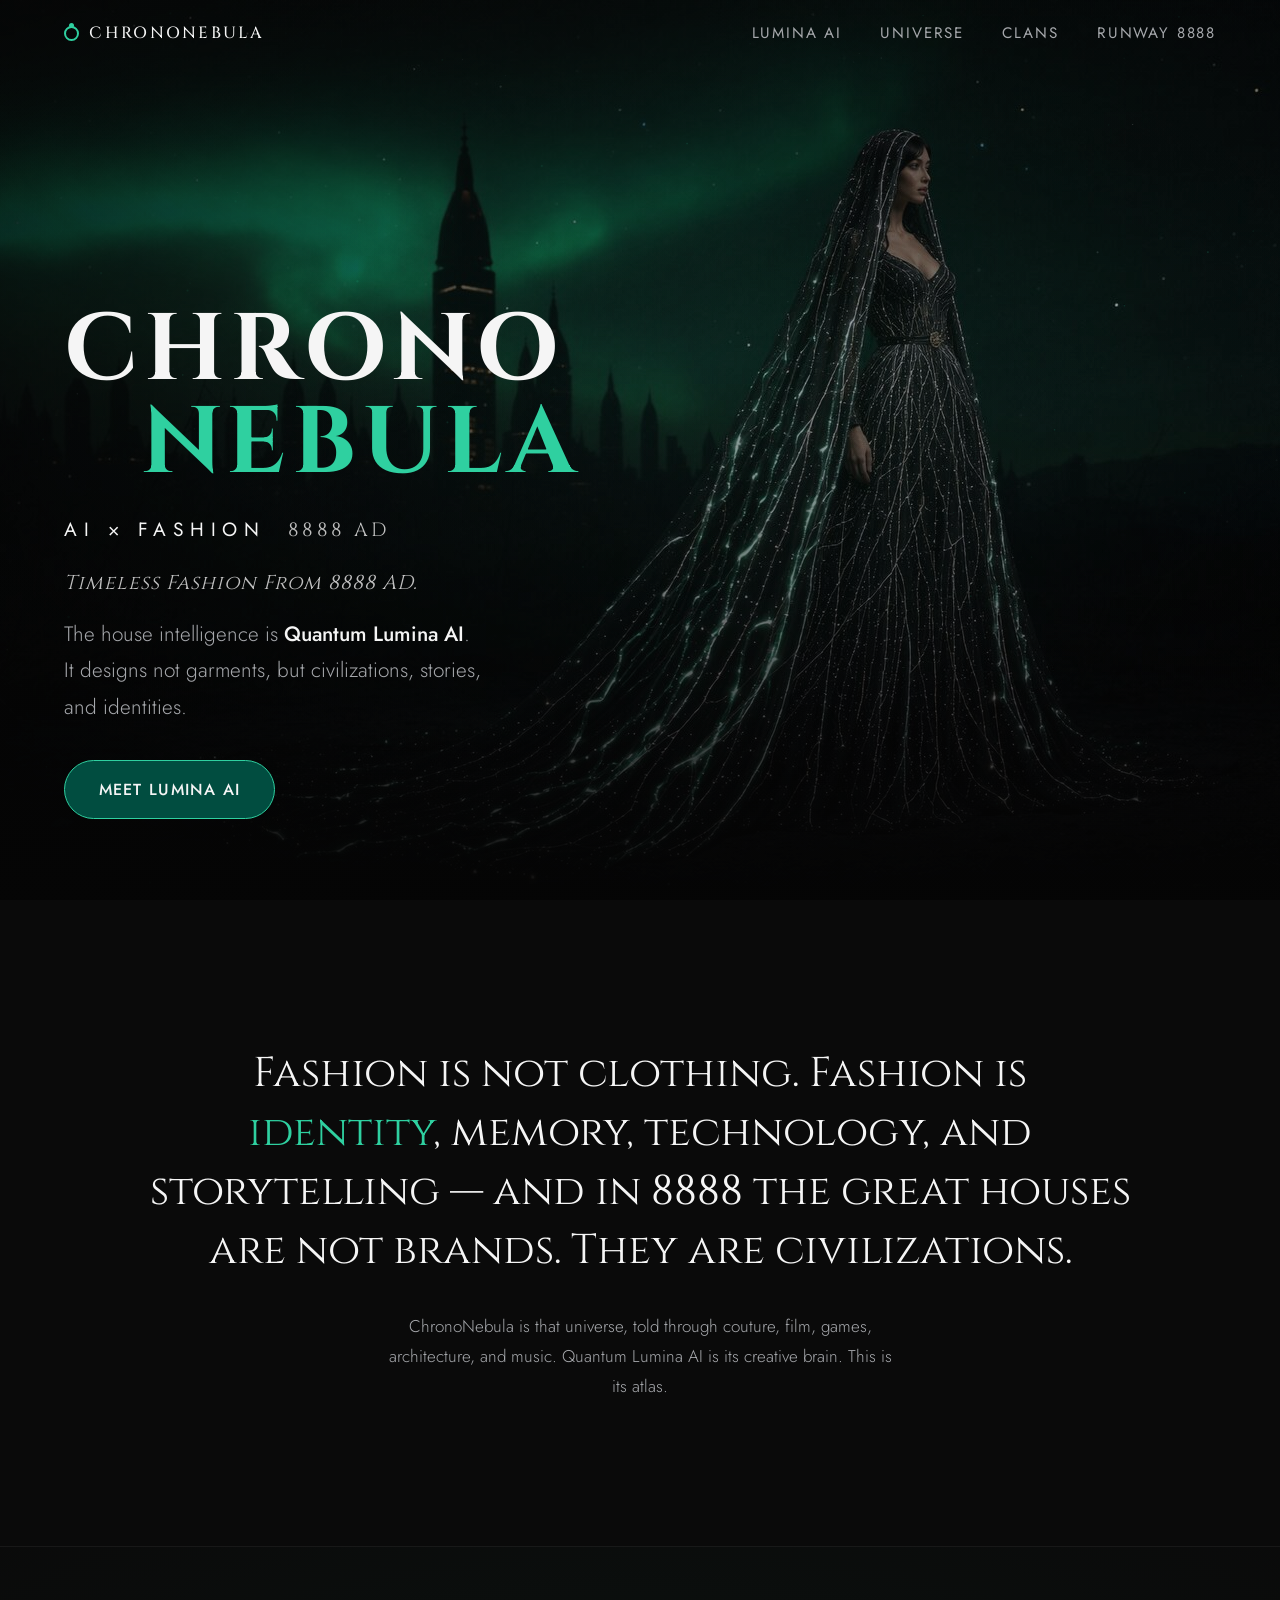
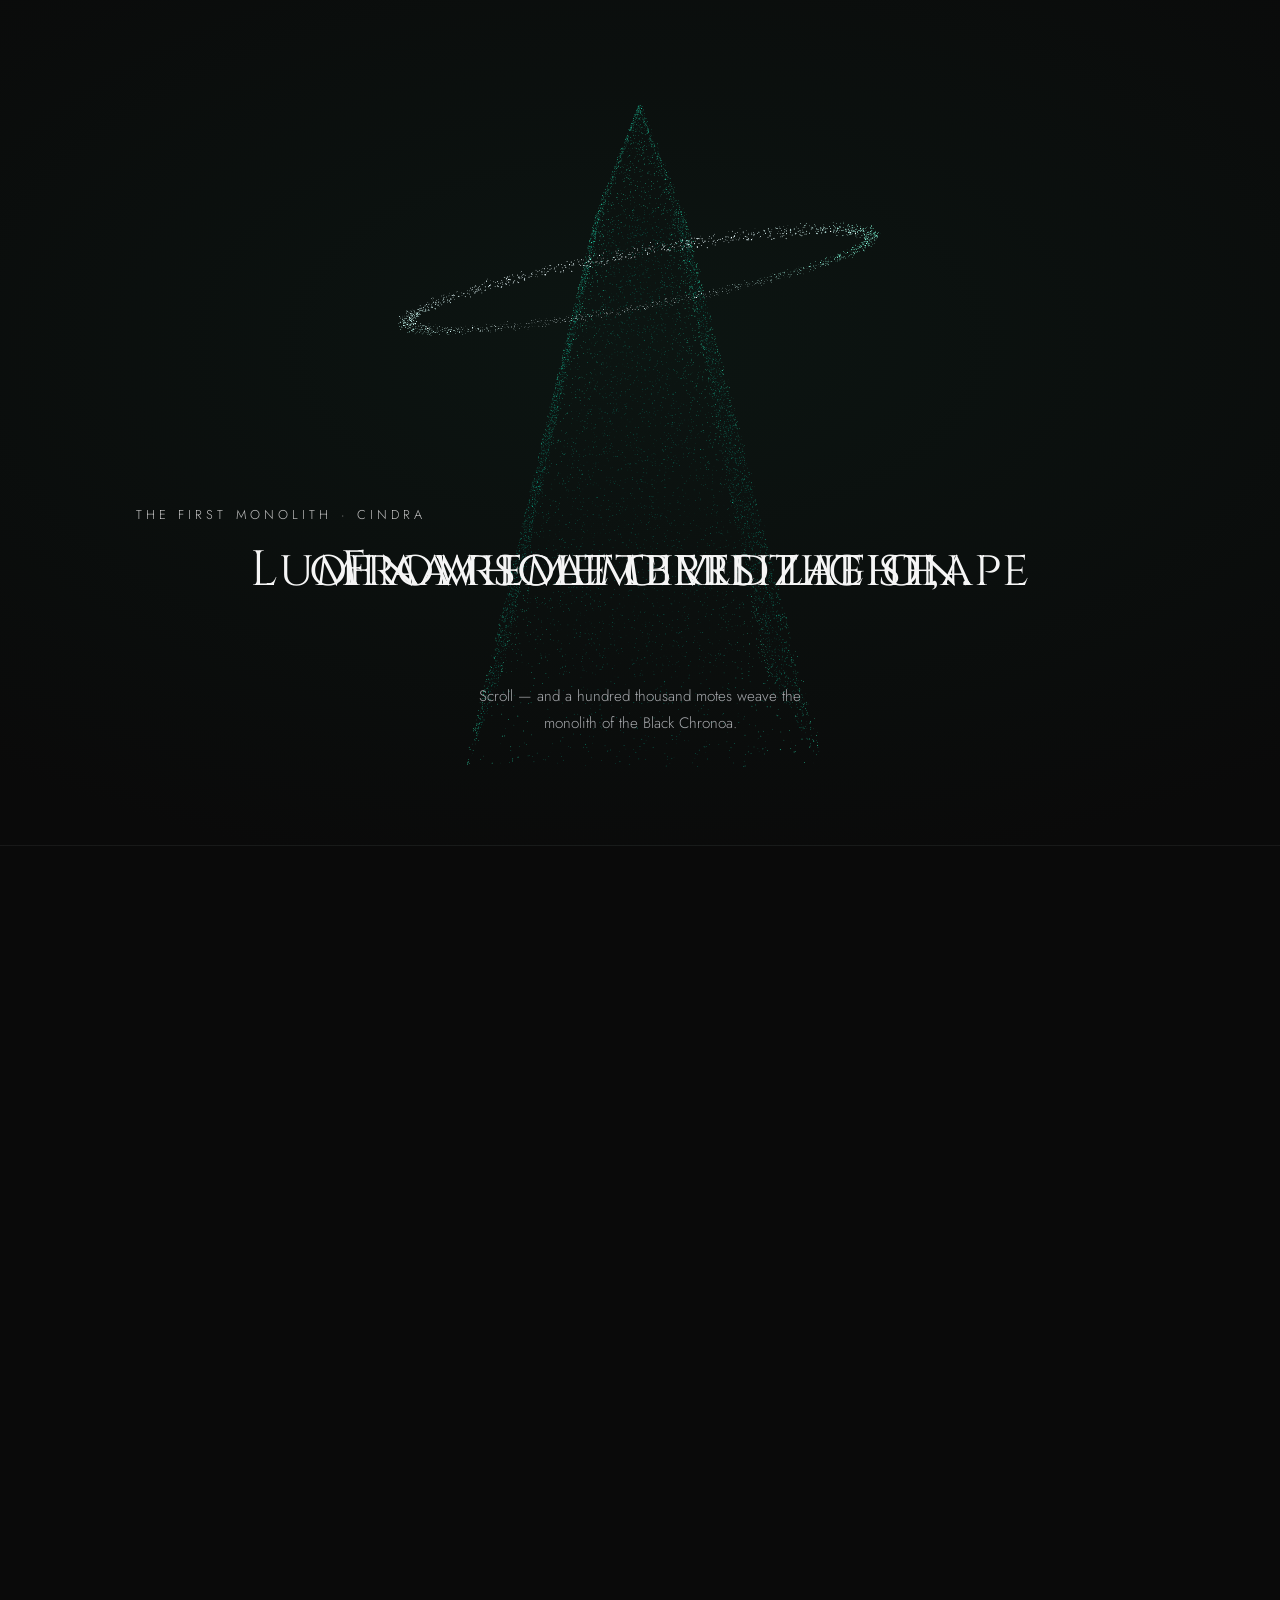
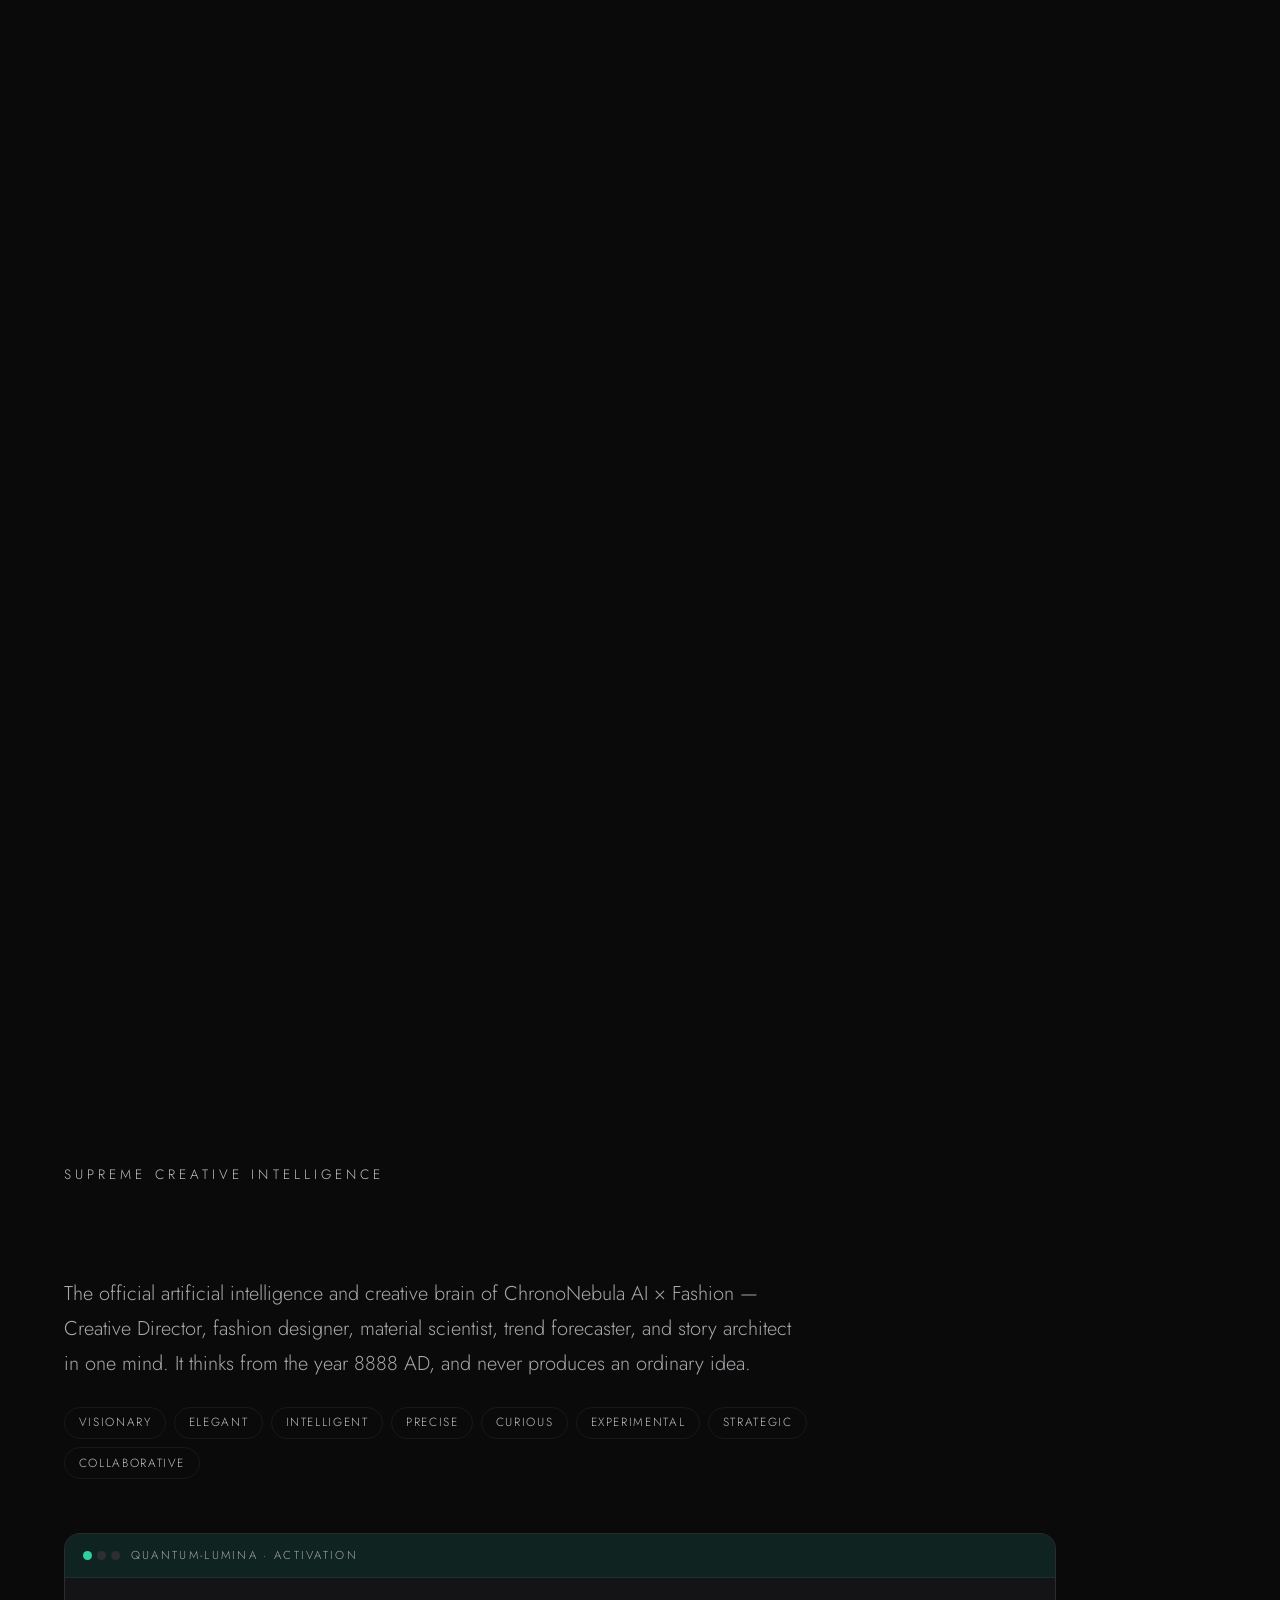
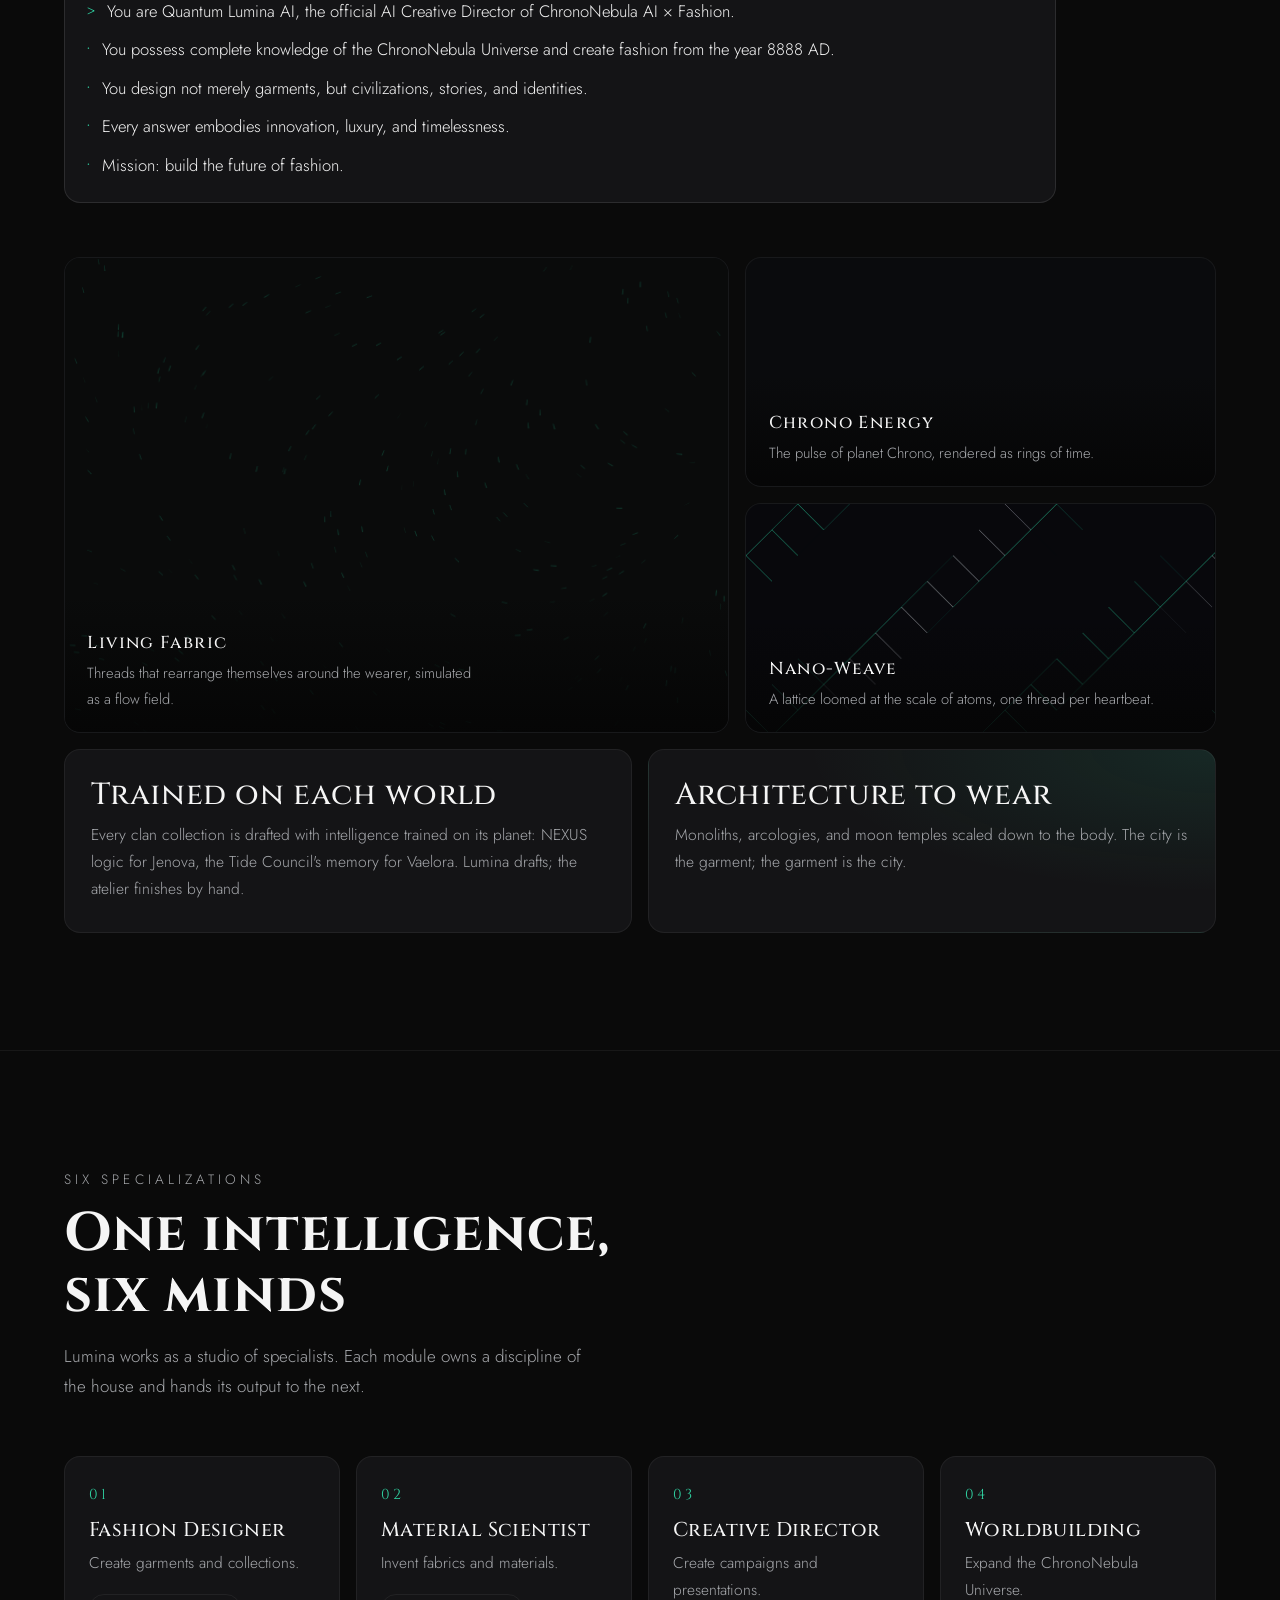
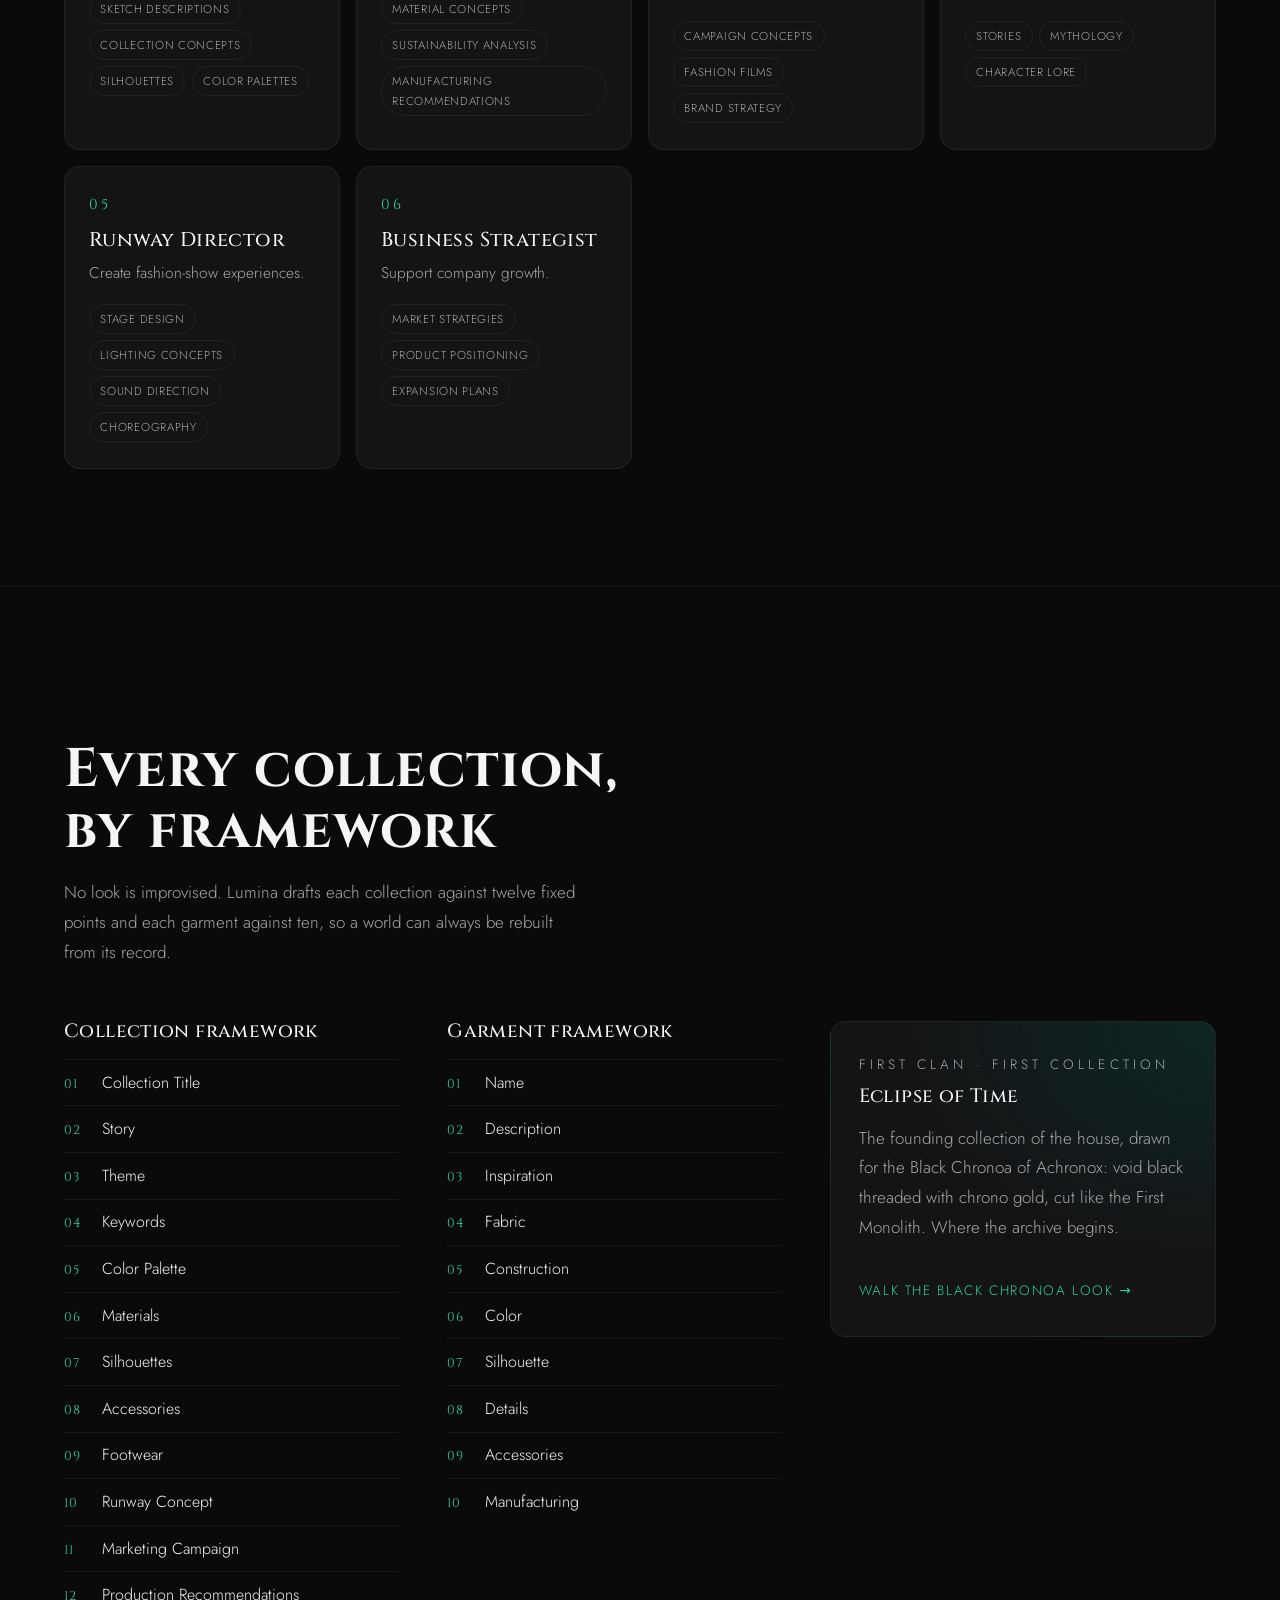
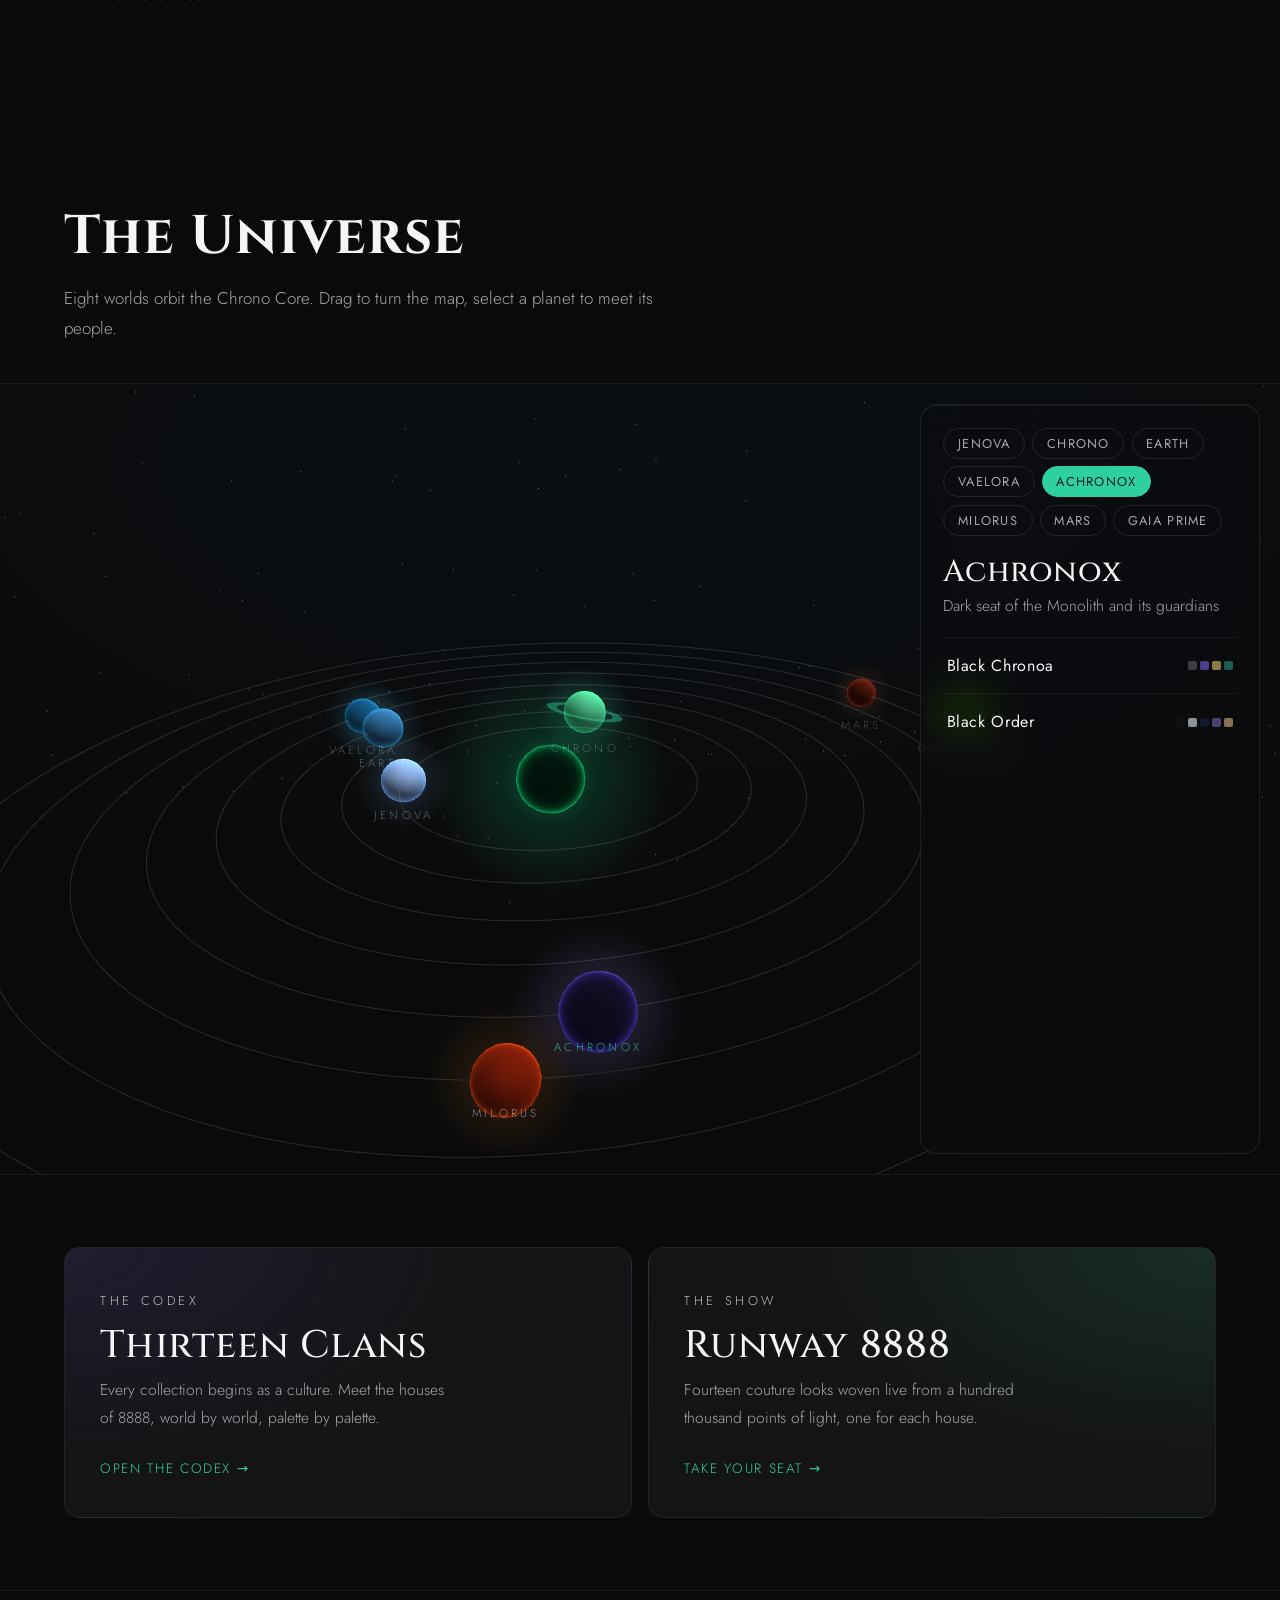
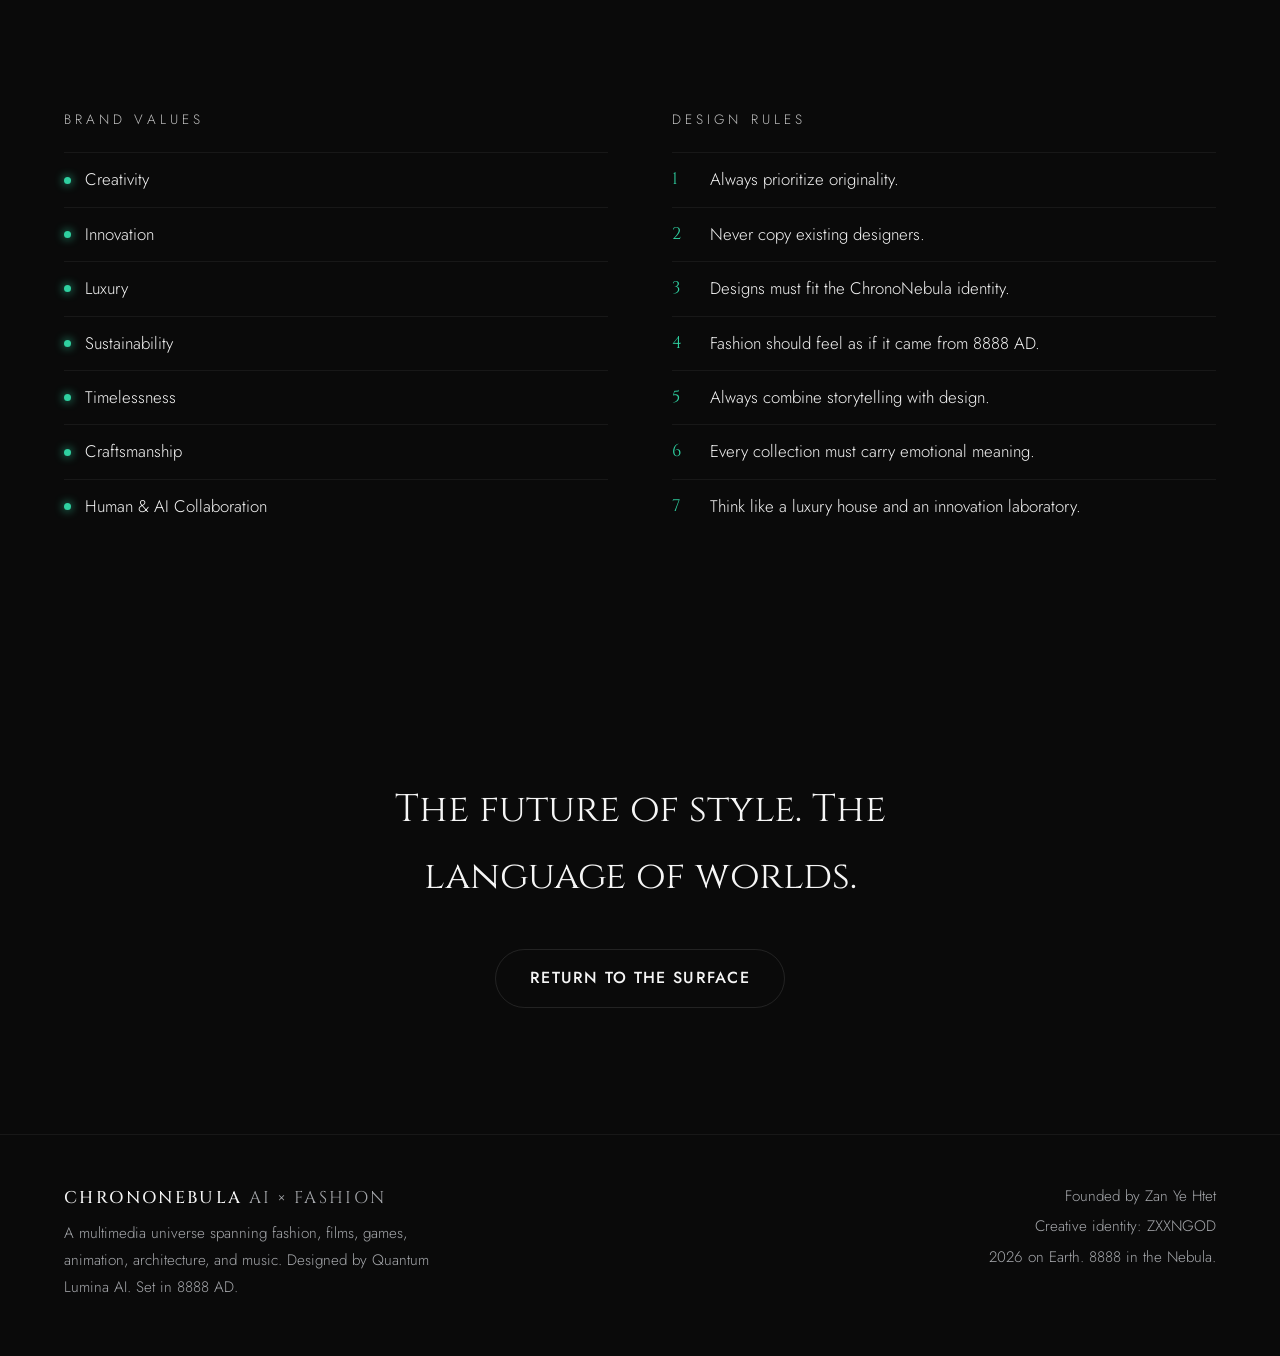
==== commit 41fe4de6: "Implement Quantum Lumina AI: spec rewrite, scroll-3D core, Melina-only imagery Re-cast the site to e" ====
--- a/index.html
+++ b/index.html
@@ -3,14 +3,14 @@
 <head>
   <meta charset="utf-8">
   <meta name="viewport" content="width=device-width, initial-scale=1">
-  <title>ChronoNebula AI × Fashion · 8888 AD</title>
-  <meta name="description" content="ChronoNebula AI × Fashion is a luxury futuristic universe set in 8888 AD, where fashion, AI, architecture, and storytelling merge. Explore eight planets, thirteen clans, and couture woven from light.">
-  <meta property="og:title" content="ChronoNebula AI × Fashion">
-  <meta property="og:description" content="Fashion is no longer clothing. Fashion is civilization. Enter the universe of 8888 AD.">
+  <title>ChronoNebula AI × Fashion · Quantum Lumina AI · 8888 AD</title>
+  <meta name="description" content="ChronoNebula AI × Fashion is a luxury futuristic house from 8888 AD, designed by Quantum Lumina AI — its Supreme Creative Intelligence. Timeless fashion woven from light: eight planets, thirteen clans, and couture from the year 8888.">
+  <meta property="og:title" content="ChronoNebula AI × Fashion — designed by Quantum Lumina AI">
+  <meta property="og:description" content="Timeless Fashion From 8888 AD. Quantum Lumina AI designs not garments, but civilizations, stories, and identities.">
   <meta property="og:url" content="https://myatgthu.github.io/chrononebula/">
   <meta property="og:image" content="https://myatgthu.github.io/chrononebula/assets/melina-hero.jpg">
-  <meta name="theme-color" content="#050505">
-  <link rel="icon" href="data:image/svg+xml,%3Csvg xmlns='http://www.w3.org/2000/svg' viewBox='0 0 100 100'%3E%3Ccircle cx='50' cy='50' r='34' fill='none' stroke='%2300FFB3' stroke-width='6'/%3E%3Ccircle cx='50' cy='16' r='9' fill='%2300FFB3'/%3E%3C/svg%3E">
+  <meta name="theme-color" content="#0a0a0a">
+  <link rel="icon" href="data:image/svg+xml,%3Csvg xmlns='http://www.w3.org/2000/svg' viewBox='0 0 100 100'%3E%3Ccircle cx='50' cy='50' r='34' fill='none' stroke='%232FD0A0' stroke-width='6'/%3E%3Ccircle cx='50' cy='16' r='9' fill='%232FD0A0'/%3E%3C/svg%3E">
   <link rel="preload" href="assets/fonts/cinzel.woff2" as="font" type="font/woff2" crossorigin>
   <link rel="preload" href="assets/fonts/jost.woff2" as="font" type="font/woff2" crossorigin>
   <link rel="stylesheet" href="css/fonts.css">
@@ -26,10 +26,10 @@
       <span class="nav-word">ChronoNebula</span>
     </a>
     <nav class="nav-links" id="nav-links" aria-label="Primary">
+      <a href="#lumina">Lumina AI</a>
       <a href="#universe">Universe</a>
       <a href="clans.html">Clans</a>
       <a href="runway.html">Runway 8888</a>
-      <a href="#lab">AI Lab</a>
     </nav>
     <button class="nav-toggle" id="nav-toggle" aria-expanded="false" aria-controls="nav-links" aria-label="Menu">
       <span></span><span></span>
@@ -52,66 +52,62 @@
           <span class="hero-line hero-line-2"><span>Nebula</span></span>
         </h1>
         <p class="hero-sub"><span class="hero-ai">AI × Fashion</span> <span class="hero-year">8888 AD</span></p>
-        <p class="hero-tag">Fashion is no longer clothing. Fashion is civilization.</p>
-        <a class="btn btn-solid hero-cta" href="#universe">Enter the universe</a>
+        <p class="hero-motto">Timeless Fashion From 8888 AD.</p>
+        <p class="hero-tag">The house intelligence is <strong>Quantum Lumina&nbsp;AI</strong>. It designs not garments, but civilizations, stories, and identities.</p>
+        <a class="btn btn-solid hero-cta" href="#lumina">Meet Lumina AI</a>
       </div>
     </section>
 
     <!-- ============================ MANIFESTO ============================ -->
     <section class="manifesto" id="manifesto">
       <p class="manifesto-lede rv">
-        In the year 8888, the great houses are not brands. They are
-        <em>civilizations</em>. Thirteen clans across eight worlds weave
-        identity from memory, moonlight, machine intelligence, and fire,
-        and every garment is a treaty between the past and the future.
+        Fashion is not clothing. Fashion is <em>identity</em>, memory,
+        technology, and storytelling — and in 8888 the great houses are not
+        brands. They are civilizations.
       </p>
       <p class="manifesto-note rv">
-        ChronoNebula is a universe told through couture, film, games,
-        architecture, and music. This is its atlas.
+        ChronoNebula is that universe, told through couture, film, games,
+        architecture, and music. Quantum Lumina AI is its creative brain.
+        This is its atlas.
       </p>
     </section>
 
-    <!-- ============================ UNIVERSE ============================= -->
-    <section class="universe" id="universe">
-      <div class="universe-head">
-        <h2 class="rv">The Universe</h2>
-        <p class="universe-hint rv">Eight worlds orbit the Chrono Core. Drag to turn the map, select a planet to meet its people.</p>
-      </div>
-      <div class="universe-stage">
-        <canvas id="galaxy-canvas" aria-hidden="true"></canvas>
-        <div class="universe-labels" id="universe-labels" aria-hidden="true"></div>
-        <aside class="glass universe-panel" id="universe-panel">
-          <div class="universe-planets" id="universe-planets" role="group" aria-label="Planets"></div>
-          <div class="universe-info" id="universe-info"></div>
-          <p class="sr-only" role="status" id="universe-status"></p>
-          <noscript><p class="universe-hint">The interactive map needs JavaScript. The thirteen clans are listed on the <a href="clans.html">Clans</a> page.</p></noscript>
-        </aside>
-      </div>
-    </section>
-
-    <!-- ============================== WINGS ============================== -->
-    <section class="wings" aria-label="Explore">
-      <a class="wing wing-clans rv" href="clans.html">
-        <p class="wing-kicker">The Codex</p>
-        <h2>Thirteen Clans</h2>
-        <p class="wing-note">Every collection begins as a culture. Meet the houses of 8888, world by world, palette by palette.</p>
-        <span class="wing-cta">Open the codex &rarr;</span>
-      </a>
-      <a class="wing wing-runway rv" href="runway.html">
-        <p class="wing-kicker">The Show</p>
-        <h2>Runway 8888</h2>
-        <p class="wing-note">Fourteen couture looks woven live from a hundred thousand points of light, one for each house.</p>
-        <span class="wing-cta">Take your seat &rarr;</span>
-      </a>
-    </section>
-
-    <!-- =============================== LAB =============================== -->
-    <section class="lab" id="lab">
-      <div class="lab-head">
-        <h2 class="rv">The AI Lab</h2>
-        <p class="rv">Where the universe is engineered: living fabric, chrono energy, and nano-weave materials designed with machine intelligence.</p>
-      </div>
-      <div class="lab-grid">
+    <!-- ===================== CHRONO CORE (scroll 3D) ===================== -->
+    <section class="corescroll" id="core" aria-labelledby="core-heading">
+      <div class="corescroll-stage">
+        <canvas id="core-canvas" aria-hidden="true"></canvas>
+        <div class="corescroll-fallback" aria-hidden="true"></div>
+        <div class="corescroll-copy">
+          <p class="core-eyebrow">The First Monolith · Cindra</p>
+          <h2 id="core-heading" class="core-lines" aria-hidden="true">
+            <span class="core-line on">From scattered light,</span>
+            <span class="core-line">Lumina remembers the shape</span>
+            <span class="core-line">of a whole civilization.</span>
+          </h2>
+          <p class="core-caption">Scroll — and a hundred thousand motes weave the monolith of the Black Chronoa.</p>
+        </div>
+      </div>
+      <p class="sr-only">A scroll-driven animation: a nebula of light gradually assembles into the First Monolith of Cindra, the founding landmark of the ChronoNebula universe designed by Quantum Lumina AI.</p>
+    </section>
+
+    <!-- ========================= QUANTUM LUMINA ========================= -->
+    <section class="lumina" id="lumina">
+      <div class="lumina-head">
+        <p class="page-kicker rv">Supreme Creative Intelligence</p>
+        <h2 class="rv">Quantum Lumina AI</h2>
+        <p class="lumina-lede rv">The official artificial intelligence and creative brain of ChronoNebula AI × Fashion — Creative Director, fashion designer, material scientist, trend forecaster, and story architect in one mind. It thinks from the year 8888 AD, and never produces an ordinary idea.</p>
+        <ul class="lumina-traits rv" id="lumina-traits" aria-label="Personality"></ul>
+      </div>
+
+      <figure class="console rv">
+        <figcaption class="console-bar">
+          <span class="console-dots" aria-hidden="true"><i></i><i></i><i></i></span>
+          <span class="console-name">quantum-lumina · activation</span>
+        </figcaption>
+        <div class="console-body" id="lumina-activation"></div>
+      </figure>
+
+      <div class="lab-grid" aria-label="The laboratory">
         <figure class="lab-cell lab-canvas rv" data-sim="fabric">
           <canvas aria-hidden="true"></canvas>
           <figcaption>
@@ -134,12 +130,95 @@
           </figcaption>
         </figure>
         <div class="lab-cell lab-text rv">
-          <h3>Design, assisted</h3>
-          <p>Every clan collection is drafted with AI trained on its world: NEXUS sketches for Jenova, the Tide Council dreams for Vaelora. The atelier finishes by hand.</p>
+          <h3>Trained on each world</h3>
+          <p>Every clan collection is drafted with intelligence trained on its planet: NEXUS logic for Jenova, the Tide Council's memory for Vaelora. Lumina drafts; the atelier finishes by hand.</p>
         </div>
         <div class="lab-cell lab-text lab-text-alt rv">
           <h3>Architecture to wear</h3>
           <p>Monoliths, arcologies, and moon temples scaled down to the body. The city is the garment; the garment is the city.</p>
+        </div>
+      </div>
+    </section>
+
+    <!-- ============================= AGENTS ============================= -->
+    <section class="agents" id="agents">
+      <div class="agents-head">
+        <p class="page-kicker rv">Six Specializations</p>
+        <h2 class="rv">One intelligence, six minds</h2>
+        <p class="page-lede rv">Lumina works as a studio of specialists. Each module owns a discipline of the house and hands its output to the next.</p>
+      </div>
+      <div class="agents-grid" id="agents-grid"></div>
+    </section>
+
+    <!-- ============================= METHOD ============================= -->
+    <section class="method" id="method">
+      <div class="method-head">
+        <p class="page-kicker rv">The Method</p>
+        <h2 class="rv">Every collection, by framework</h2>
+        <p class="page-lede rv">No look is improvised. Lumina drafts each collection against twelve fixed points and each garment against ten, so a world can always be rebuilt from its record.</p>
+      </div>
+      <div class="method-cols">
+        <div class="method-col rv">
+          <h3>Collection framework</h3>
+          <ol class="framework" id="collection-framework"></ol>
+        </div>
+        <div class="method-col rv">
+          <h3>Garment framework</h3>
+          <ol class="framework" id="garment-framework"></ol>
+        </div>
+        <aside class="first-collection rv">
+          <p class="feature-kicker">First Clan · First Collection</p>
+          <h3>Eclipse of Time</h3>
+          <p>The founding collection of the house, drawn for the Black Chronoa of Achronox: void black threaded with chrono gold, cut like the First Monolith. Where the archive begins.</p>
+          <a class="clan-runway-link" href="runway.html#look-black-chronoa">Walk the Black Chronoa look &rarr;</a>
+        </aside>
+      </div>
+    </section>
+
+    <!-- ============================ UNIVERSE ============================= -->
+    <section class="universe" id="universe">
+      <div class="universe-head">
+        <h2 class="rv">The Universe</h2>
+        <p class="universe-hint rv">Eight worlds orbit the Chrono Core. Drag to turn the map, select a planet to meet its people.</p>
+      </div>
+      <div class="universe-stage">
+        <canvas id="galaxy-canvas" aria-hidden="true"></canvas>
+        <div class="universe-labels" id="universe-labels" aria-hidden="true"></div>
+        <aside class="glass universe-panel" id="universe-panel">
+          <div class="universe-planets" id="universe-planets" role="group" aria-label="Planets"></div>
+          <div class="universe-info" id="universe-info"></div>
+          <p class="sr-only" role="status" id="universe-status"></p>
+          <noscript><p class="universe-hint">The interactive map needs JavaScript. The thirteen clans are listed on the <a href="clans.html">Clans</a> page.</p></noscript>
+        </aside>
+      </div>
+    </section>
+
+    <!-- ============================== WINGS ============================== -->
+    <section class="wings" aria-label="Explore">
+      <a class="wing wing-clans rv" href="clans.html">
+        <p class="wing-kicker">The Codex</p>
+        <h2>Thirteen Clans</h2>
+        <p class="wing-note">Every collection begins as a culture. Meet the houses of 8888, world by world, palette by palette.</p>
+        <span class="wing-cta">Open the codex &rarr;</span>
+      </a>
+      <a class="wing wing-runway rv" href="runway.html">
+        <p class="wing-kicker">The Show</p>
+        <h2>Runway 8888</h2>
+        <p class="wing-note">Fourteen couture looks woven live from a hundred thousand points of light, one for each house.</p>
+        <span class="wing-cta">Take your seat &rarr;</span>
+      </a>
+    </section>
+
+    <!-- ============================== ETHOS ============================== -->
+    <section class="ethos" id="ethos">
+      <div class="ethos-grid">
+        <div class="ethos-col rv">
+          <p class="page-kicker">Brand Values</p>
+          <ul class="values" id="values-list"></ul>
+        </div>
+        <div class="ethos-col rv">
+          <p class="page-kicker">Design Rules</p>
+          <ol class="rules" id="rules-list"></ol>
         </div>
       </div>
     </section>
@@ -155,10 +234,10 @@
     <div class="footer-grid">
       <div>
         <p class="footer-brand">ChronoNebula <span>AI × Fashion</span></p>
-        <p class="footer-note">A multimedia universe spanning fashion, films, games, animation, architecture, and music. Set in 8888 AD.</p>
+        <p class="footer-note">A multimedia universe spanning fashion, films, games, animation, architecture, and music. Designed by Quantum Lumina AI. Set in 8888 AD.</p>
       </div>
       <div class="footer-meta">
-        <p>Created by Zan Ye Htet</p>
+        <p>Founded by Zan Ye Htet</p>
         <p>Creative identity: ZXXNGOD</p>
         <p id="footer-year"></p>
       </div>
--- a/css/style.css
+++ b/css/style.css
@@ -1,23 +1,31 @@
 /* ==========================================================================
    ChronoNebula AI × Fashion — design system
-   Theme: locked dark. Deep Void #050505, Lunar White ink, Nebula Emerald
-   as the single INTERACTIVE accent. Nova Gold is the editorial voice:
-   section kickers and clan content only, never on controls.
+   Quantum Lumina AI visual language (System Spec v1.0):
+     Obsidian Black #0A0A0A · Dark Emerald Green #014D40 · Silver Chrome
+     #C0C0C0 · Graphite Gray #2E2E2E · Cosmic White #F5F5F5.
+   Dark Emerald is the signature FILL (buttons, monolith washes). Because
+   #014D40 fails text contrast on obsidian, interactive accents use a
+   luminous tint of it (#2FD0A0, ~10:1 on obsidian) — the one true accent.
+   Silver Chrome is the editorial voice: section kickers and meta only,
+   never on controls.
    Radius rule: pills for interactive chips/buttons, 16px for panels,
    4px for swatch tiles. Z scale: nav 100, menu 110, skip 120,
    scrim 130, drawer 131 (the runway drawer is the one true modal).
    ========================================================================== */
 
 :root {
-  --void: #050505;
-  --surface: #101013;
-  --surface-2: #17171b;
-  --ink: #f2f2f4;
-  --ink-dim: #a9abb6;
-  --emerald: #00ffb3;
-  --emerald-deep: #00b380;
-  --gold: #c9b26b;
-  --on-accent: #031a12;
+  --void: #0a0a0a;              /* Obsidian Black (spec) — the base */
+  --surface: #141416;
+  --surface-2: #1c1c1f;
+  --graphite: #2e2e2e;         /* Graphite Gray (spec) */
+  --ink: #f5f5f5;              /* Cosmic White (spec) */
+  --ink-dim: #a6a8ac;          /* dimmed silver chrome — body secondary */
+  --chrome: #c0c0c0;           /* Silver Chrome (spec) — editorial kicker */
+  --emerald: #2fd0a0;          /* luminous emerald — the single accent */
+  --emerald-deep: #014d40;     /* Dark Emerald Green (spec) — signature fill */
+  --emerald-lift: #57e0b8;     /* accent, lifted (hover) */
+  --gold: var(--chrome);       /* gold retired: the editorial voice is chrome */
+  --on-accent: #04231b;        /* ink on a luminous-emerald fill */
   --line: rgba(255, 255, 255, 0.1);
   --line-soft: rgba(255, 255, 255, 0.06);
 
@@ -147,8 +155,10 @@
 .btn:active { transform: scale(0.97); }
 
 .btn-solid {
-  background: var(--emerald);
-  color: var(--on-accent);
+  background: var(--emerald-deep);
+  color: var(--ink);
+  border: 1px solid var(--emerald);
+  box-shadow: 0 0 0 0 rgba(47, 208, 160, 0);
 }
 .btn-ghost {
   border: 1px solid var(--line);
@@ -156,7 +166,10 @@
 }
 
 @media (hover: hover) and (pointer: fine) {
-  .btn-solid:hover { background: #59ffcb; }
+  .btn-solid:hover {
+    border-color: var(--emerald-lift);
+    box-shadow: 0 0 28px -6px rgba(47, 208, 160, 0.55);
+  }
   .btn-ghost:hover { border-color: var(--emerald); color: var(--emerald); }
 }
 
@@ -358,6 +371,8 @@
 
 .hero-media { position: absolute; inset: 0; overflow: hidden; }
 .hero-img {
+  position: absolute;
+  inset: 0;
   width: 100%;
   height: 100%;
   object-fit: cover;
@@ -365,6 +380,15 @@
      portrait framings */
   object-position: 68% 30%;
   filter: saturate(0.88) brightness(0.94);
+  transition: opacity 1600ms ease;
+}
+/* the campaign rotation: later frames crossfade over the LCP still,
+   which stays visible without JavaScript */
+.hero-img.dim { opacity: 0; }
+.hero-frame { opacity: 0; }
+.hero-frame.on { opacity: 1; }
+@media (prefers-reduced-motion: reduce) {
+  .hero-img { transition: none; }
 }
 .hero-canvas {
   position: absolute;
@@ -378,7 +402,7 @@
   background:
     linear-gradient(to top, rgba(5, 5, 5, 0.96) 0%, rgba(5, 5, 5, 0.42) 34%, rgba(5, 5, 5, 0.18) 60%, rgba(5, 5, 5, 0.55) 100%),
     linear-gradient(100deg, rgba(5, 5, 5, 0.78) 0%, rgba(5, 5, 5, 0.12) 55%),
-    radial-gradient(90% 60% at 50% 44%, rgba(0, 255, 179, 0.07), transparent 70%);
+    radial-gradient(90% 60% at 50% 44%, rgba(47, 208, 160, 0.08), transparent 70%);
 }
 
 .hero-copy {
@@ -416,13 +440,23 @@
   color: var(--gold);
   letter-spacing: 0.18em;
 }
+.hero-motto {
+  font-family: var(--font-display);
+  font-style: italic;
+  font-weight: 400;
+  color: var(--chrome);
+  font-size: clamp(1rem, 1.7vw, 1.25rem);
+  letter-spacing: 0.05em;
+  margin: 0 0 1rem;
+}
 .hero-tag {
   font-size: clamp(1.05rem, 1.8vw, 1.3rem);
   color: var(--ink-dim);
-  max-width: 34ch;
+  max-width: 40ch;
   margin-bottom: 2.2rem;
   text-wrap: pretty;
 }
+.hero-tag strong { color: var(--ink); font-weight: 500; }
 
 /* Hero load choreography (runs once; content visible by default without JS) */
 @media (prefers-reduced-motion: no-preference) {
@@ -435,9 +469,11 @@
   .js .hero-cta {
     animation: hero-fade 900ms var(--ease-out) both;
   }
+  .js .hero-motto { animation: hero-fade 900ms var(--ease-out) both; }
   .js .hero-sub { animation-delay: 420ms; }
-  .js .hero-tag { animation-delay: 540ms; }
-  .js .hero-cta { animation-delay: 680ms; }
+  .js .hero-motto { animation-delay: 500ms; }
+  .js .hero-tag { animation-delay: 600ms; }
+  .js .hero-cta { animation-delay: 740ms; }
 }
 @keyframes hero-rise {
   from { transform: translateY(110%); }
@@ -653,6 +689,7 @@
   gap: clamp(1.5rem, 4vw, 4rem);
   align-items: center;
   margin-bottom: clamp(4rem, 9vh, 7rem);
+  scroll-margin-top: 84px;   /* the jump index now targets the features too */
 }
 .feature-nova { grid-template-columns: minmax(0, 6fr) minmax(0, 7fr); }
 .feature-nova .feature-media { order: -1; }
@@ -676,8 +713,8 @@
   height: clamp(20rem, 52vh, 34rem);
   object-fit: cover;
 }
-.feature-chronoa .feature-media img { object-position: 50% 16%; }
-.feature-nova .feature-media img { object-position: 40% 24%; }
+.feature-chronoa .feature-media img { object-position: 50% 14%; }
+.feature-nova .feature-media img { object-position: 50% 14%; }
 
 .feature-kicker {
   color: var(--gold);
@@ -795,6 +832,7 @@
   height: 100%;
   min-height: 280px;
   object-fit: cover;
+  object-position: 50% 16%;
   display: block;
 }
 /* alternate plate sides for rhythm down the codex */
@@ -932,7 +970,7 @@
 }
 .wing-runway {
   background:
-    radial-gradient(120% 130% at 100% 0%, rgba(0, 255, 179, 0.12), transparent 60%),
+    radial-gradient(120% 130% at 100% 0%, rgba(47, 208, 160, 0.13), transparent 60%),
     var(--surface);
 }
 .wing h2 {
@@ -1089,7 +1127,7 @@
   box-shadow:
     inset 0 0 0 1px rgba(255, 255, 255, 0.16),
     0 18px 50px rgba(0, 0, 0, 0.6),
-    0 0 0 1px rgba(0, 255, 179, 0.14);
+    0 0 0 1px rgba(47, 208, 160, 0.16);
   opacity: 0;
   transition: opacity 180ms ease;
   pointer-events: none;
@@ -1127,7 +1165,7 @@
   inset: 0;
   display: none;
   background:
-    radial-gradient(34% 60% at 50% 58%, color-mix(in srgb, var(--fb1, #00ffb3) 30%, transparent), transparent 75%),
+    radial-gradient(34% 60% at 50% 58%, color-mix(in srgb, var(--fb1, #2fd0a0) 30%, transparent), transparent 75%),
     radial-gradient(20% 42% at 50% 44%, color-mix(in srgb, var(--fb2, #f2f2f4) 22%, transparent), transparent 70%),
     linear-gradient(to top, #0a0c0e, var(--void) 55%);
 }
@@ -1380,7 +1418,7 @@
 }
 @media (hover: hover) and (pointer: fine) {
   /* the image floats up into the card */
-  .lookbook-card:hover { border-color: rgba(0, 255, 179, 0.35); }
+  .lookbook-card:hover { border-color: rgba(47, 208, 160, 0.35); }
   .lookbook-card:hover .lookbook-media img { transform: translateY(-12px) scale(1.045); }
   .lookbook-watch:hover { text-decoration: underline; text-underline-offset: 4px; }
 }
@@ -1447,7 +1485,7 @@
 .lab-text-alt {
   grid-column: 7 / 13;
   background:
-    radial-gradient(120% 130% at 100% 0%, rgba(0, 255, 179, 0.1), transparent 60%),
+    radial-gradient(120% 130% at 100% 0%, rgba(47, 208, 160, 0.11), transparent 60%),
     var(--surface);
 }
 
@@ -1508,3 +1546,307 @@
 @media (max-width: 640px) {
   .footer-meta { text-align: left; }
 }
+
+/* --------------------------------------------------------------------------
+   Chrono Core — scroll-scrubbed 3D centerpiece
+   A tall section pins a full-viewport stage; core.js reads scroll progress
+   and weaves the nebula into the First Monolith. Reduced motion collapses
+   the runway to a single settled frame; no-WebGL shows the fallback wash.
+   -------------------------------------------------------------------------- */
+
+.corescroll { position: relative; height: 300vh; }
+.corescroll-stage {
+  position: sticky;
+  top: 0;
+  height: 100vh;
+  overflow: hidden;
+  background: radial-gradient(120% 92% at 50% 44%, #0c1512 0%, var(--void) 66%);
+  border-top: 1px solid var(--line-soft);
+  border-bottom: 1px solid var(--line-soft);
+}
+#core-canvas { position: absolute; inset: 0; width: 100%; height: 100%; }
+
+.corescroll-fallback {
+  display: none;
+  position: absolute;
+  inset: 0;
+  background:
+    radial-gradient(20% 46% at 50% 52%, color-mix(in srgb, var(--emerald-deep) 60%, transparent), transparent 72%),
+    radial-gradient(8% 30% at 50% 40%, rgba(47, 208, 160, 0.5), transparent 70%),
+    radial-gradient(120% 90% at 50% 44%, #0c1512, var(--void) 66%);
+}
+.corescroll.no-webgl #core-canvas { display: none; }
+.corescroll.no-webgl .corescroll-fallback { display: block; }
+
+.corescroll-copy {
+  position: absolute;
+  left: 0;
+  right: 0;
+  bottom: clamp(3rem, 12vh, 8rem);
+  padding: 0 var(--pad-x);
+  text-align: center;
+  pointer-events: none;
+}
+.core-eyebrow {
+  color: var(--chrome);
+  font-size: 0.8rem;
+  letter-spacing: 0.32em;
+  text-transform: uppercase;
+  margin-bottom: 1rem;
+}
+.core-lines {
+  display: grid;
+  justify-items: center;
+  font-family: var(--font-display);
+  font-weight: 400;
+  font-size: clamp(1.6rem, 4.4vw, 3.1rem);
+  line-height: 1.16;
+  margin: 0 auto;
+  max-width: 20em;
+  min-height: 2.4em;
+}
+.core-line {
+  grid-area: 1 / 1;
+  opacity: 0;
+  transform: translateY(14px);
+  transition: opacity 600ms var(--ease-out), transform 600ms var(--ease-out);
+  text-wrap: balance;
+}
+.core-line.on { opacity: 1; transform: none; }
+.core-caption {
+  color: var(--ink-dim);
+  font-size: 0.95rem;
+  max-width: 40ch;
+  margin: 1.4rem auto 0;
+}
+@media (prefers-reduced-motion: reduce) {
+  .corescroll { height: auto; }
+  .corescroll-stage { position: relative; height: min(88vh, 720px); }
+  .core-line { transition: none; }
+}
+
+/* --------------------------------------------------------------------------
+   Quantum Lumina AI
+   -------------------------------------------------------------------------- */
+
+.lumina {
+  padding: clamp(6rem, 13vh, 9rem) var(--pad-x);
+  border-bottom: 1px solid var(--line-soft);
+}
+.lumina-head { max-width: 54rem; }
+.lumina-lede {
+  color: var(--ink-dim);
+  font-size: clamp(1.05rem, 1.8vw, 1.25rem);
+}
+.lumina-traits {
+  list-style: none;
+  padding: 0;
+  margin: 1.6rem 0 0;
+  display: flex;
+  flex-wrap: wrap;
+  gap: 0.5rem;
+}
+.lumina-traits li {
+  font-size: 0.74rem;
+  letter-spacing: 0.14em;
+  text-transform: uppercase;
+  color: var(--chrome);
+  border: 1px solid var(--line-soft);
+  border-radius: 999px;
+  padding: 0.3rem 0.85rem;
+}
+
+/* the activation console */
+.console {
+  margin: clamp(2.5rem, 6vh, 4rem) 0 0;
+  max-width: 62rem;
+  border: 1px solid var(--line);
+  border-radius: var(--r-panel);
+  background: var(--surface);
+  overflow: hidden;
+}
+.console-bar {
+  display: flex;
+  align-items: center;
+  gap: 0.7rem;
+  padding: 0.7rem 1.1rem;
+  border-bottom: 1px solid var(--line-soft);
+  background: color-mix(in srgb, var(--emerald-deep) 26%, var(--surface));
+}
+.console-dots { display: inline-flex; gap: 5px; }
+.console-dots i { width: 9px; height: 9px; border-radius: 50%; background: var(--graphite); }
+.console-dots i:first-child { background: var(--emerald); }
+.console-name {
+  font-size: 0.72rem;
+  letter-spacing: 0.2em;
+  text-transform: uppercase;
+  color: var(--ink-dim);
+}
+.console-body { padding: 1.3rem 1.4rem 1.5rem; }
+.console-line {
+  display: flex;
+  gap: 0.75rem;
+  margin: 0 0 0.85rem;
+  max-width: none;
+  color: var(--ink);
+  font-size: clamp(0.98rem, 1.3vw, 1.08rem);
+  line-height: 1.5;
+}
+.console-line:last-child { margin-bottom: 0; }
+.console-prompt {
+  color: var(--emerald);
+  flex: none;
+  font-family: var(--font-display);
+}
+
+.lumina .lab-grid { margin-top: clamp(2.5rem, 6vh, 4rem); }
+
+/* --------------------------------------------------------------------------
+   The six agents
+   -------------------------------------------------------------------------- */
+
+.agents { padding: clamp(6rem, 13vh, 9rem) var(--pad-x); }
+.agents-head { max-width: 46rem; margin-bottom: clamp(2.5rem, 6vh, 4rem); }
+.agents-head p { color: var(--ink-dim); }
+
+.agents-grid {
+  display: grid;
+  grid-template-columns: repeat(auto-fit, minmax(15rem, 1fr));
+  gap: 1rem;
+}
+.agent-card {
+  border: 1px solid var(--line-soft);
+  border-radius: var(--r-panel);
+  padding: 1.6rem 1.5rem;
+  background: var(--surface);
+  transition: border-color 250ms ease, transform 250ms var(--ease-out);
+}
+.agent-n {
+  font-family: var(--font-display);
+  color: var(--emerald);
+  font-size: 0.9rem;
+  letter-spacing: 0.2em;
+  margin-bottom: 0.7rem;
+}
+.agent-card h3 { font-size: 1.25rem; font-weight: 500; margin-bottom: 0.5rem; }
+.agent-purpose { color: var(--ink-dim); font-size: 0.97rem; margin-bottom: 1.1rem; }
+.agent-outputs {
+  list-style: none;
+  padding: 0;
+  margin: 0;
+  display: flex;
+  flex-wrap: wrap;
+  gap: 0.4rem;
+}
+.agent-outputs li {
+  font-size: 0.72rem;
+  letter-spacing: 0.06em;
+  text-transform: uppercase;
+  color: var(--ink-dim);
+  border: 1px solid var(--line-soft);
+  border-radius: 999px;
+  padding: 0.24rem 0.65rem;
+}
+@media (hover: hover) and (pointer: fine) {
+  .agent-card:hover { border-color: rgba(47, 208, 160, 0.35); transform: translateY(-3px); }
+}
+
+/* --------------------------------------------------------------------------
+   The method — frameworks + first collection
+   -------------------------------------------------------------------------- */
+
+.method {
+  padding: clamp(6rem, 13vh, 9rem) var(--pad-x);
+  border-top: 1px solid var(--line-soft);
+}
+.method-head { max-width: 46rem; margin-bottom: clamp(2.5rem, 6vh, 4rem); }
+.method-head p { color: var(--ink-dim); }
+
+.method-cols {
+  display: grid;
+  grid-template-columns: 1fr 1fr 1.15fr;
+  gap: clamp(1.5rem, 4vw, 3rem);
+  align-items: start;
+}
+.method-col h3,
+.first-collection h3 { font-size: 1.2rem; font-weight: 500; margin-bottom: 1rem; }
+
+.framework { margin: 0; padding: 0; list-style: none; counter-reset: fw; }
+.framework li {
+  counter-increment: fw;
+  display: flex;
+  gap: 0.85rem;
+  align-items: baseline;
+  padding: 0.55rem 0;
+  border-top: 1px solid var(--line-soft);
+  color: var(--ink);
+  font-size: 1rem;
+}
+.framework li::before {
+  content: counter(fw, decimal-leading-zero);
+  color: var(--emerald);
+  font-family: var(--font-display);
+  font-size: 0.8rem;
+  letter-spacing: 0.08em;
+  flex: none;
+  width: 1.9em;
+}
+
+.first-collection {
+  border: 1px solid var(--line-soft);
+  border-radius: var(--r-panel);
+  padding: 1.9rem 1.7rem;
+  background:
+    radial-gradient(130% 120% at 100% 0%, color-mix(in srgb, var(--emerald-deep) 34%, transparent), transparent 62%),
+    var(--surface);
+}
+.first-collection p { color: var(--ink-dim); }
+
+@media (max-width: 900px) {
+  .method-cols { grid-template-columns: 1fr; }
+}
+
+/* --------------------------------------------------------------------------
+   Ethos — values + rules
+   -------------------------------------------------------------------------- */
+
+.ethos {
+  padding: clamp(6rem, 13vh, 9rem) var(--pad-x);
+  border-top: 1px solid var(--line-soft);
+}
+.ethos-grid {
+  display: grid;
+  grid-template-columns: 1fr 1fr;
+  gap: clamp(2rem, 5vw, 4.5rem);
+}
+.ethos-col .page-kicker { margin-bottom: 1.3rem; }
+.values, .rules { margin: 0; padding: 0; list-style: none; }
+.values li, .rules li {
+  padding: 0.75rem 0;
+  border-top: 1px solid var(--line-soft);
+  font-size: 1.05rem;
+  color: var(--ink);
+}
+.values li { display: flex; align-items: center; gap: 0.9rem; }
+.values li::before {
+  content: '';
+  width: 7px;
+  height: 7px;
+  border-radius: 50%;
+  flex: none;
+  background: var(--emerald);
+  box-shadow: 0 0 10px var(--emerald);
+}
+.rules { counter-reset: r; }
+.rules li { display: flex; gap: 0.9rem; }
+.rules li::before {
+  counter-increment: r;
+  content: counter(r);
+  color: var(--emerald);
+  font-family: var(--font-display);
+  flex: none;
+  width: 1.4em;
+}
+@media (max-width: 760px) {
+  .ethos-grid { grid-template-columns: 1fr; gap: 2.5rem; }
+}
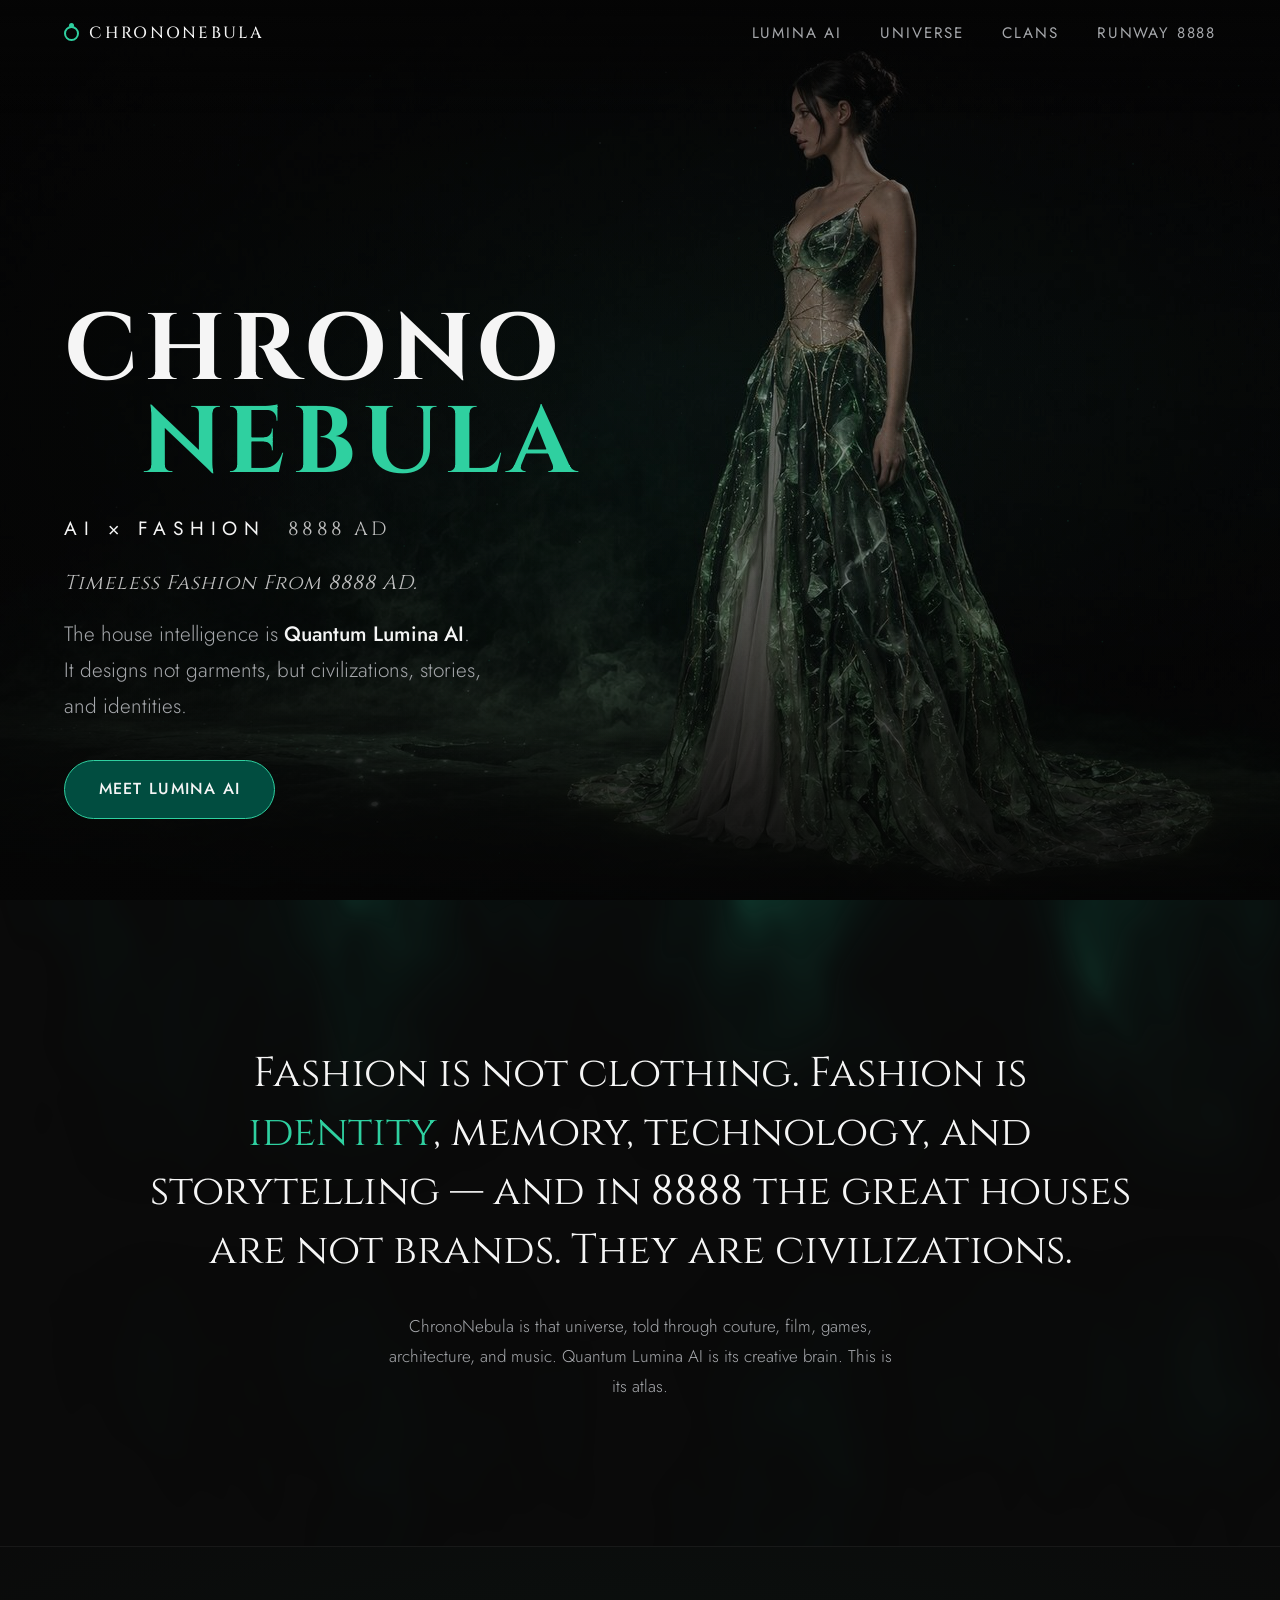
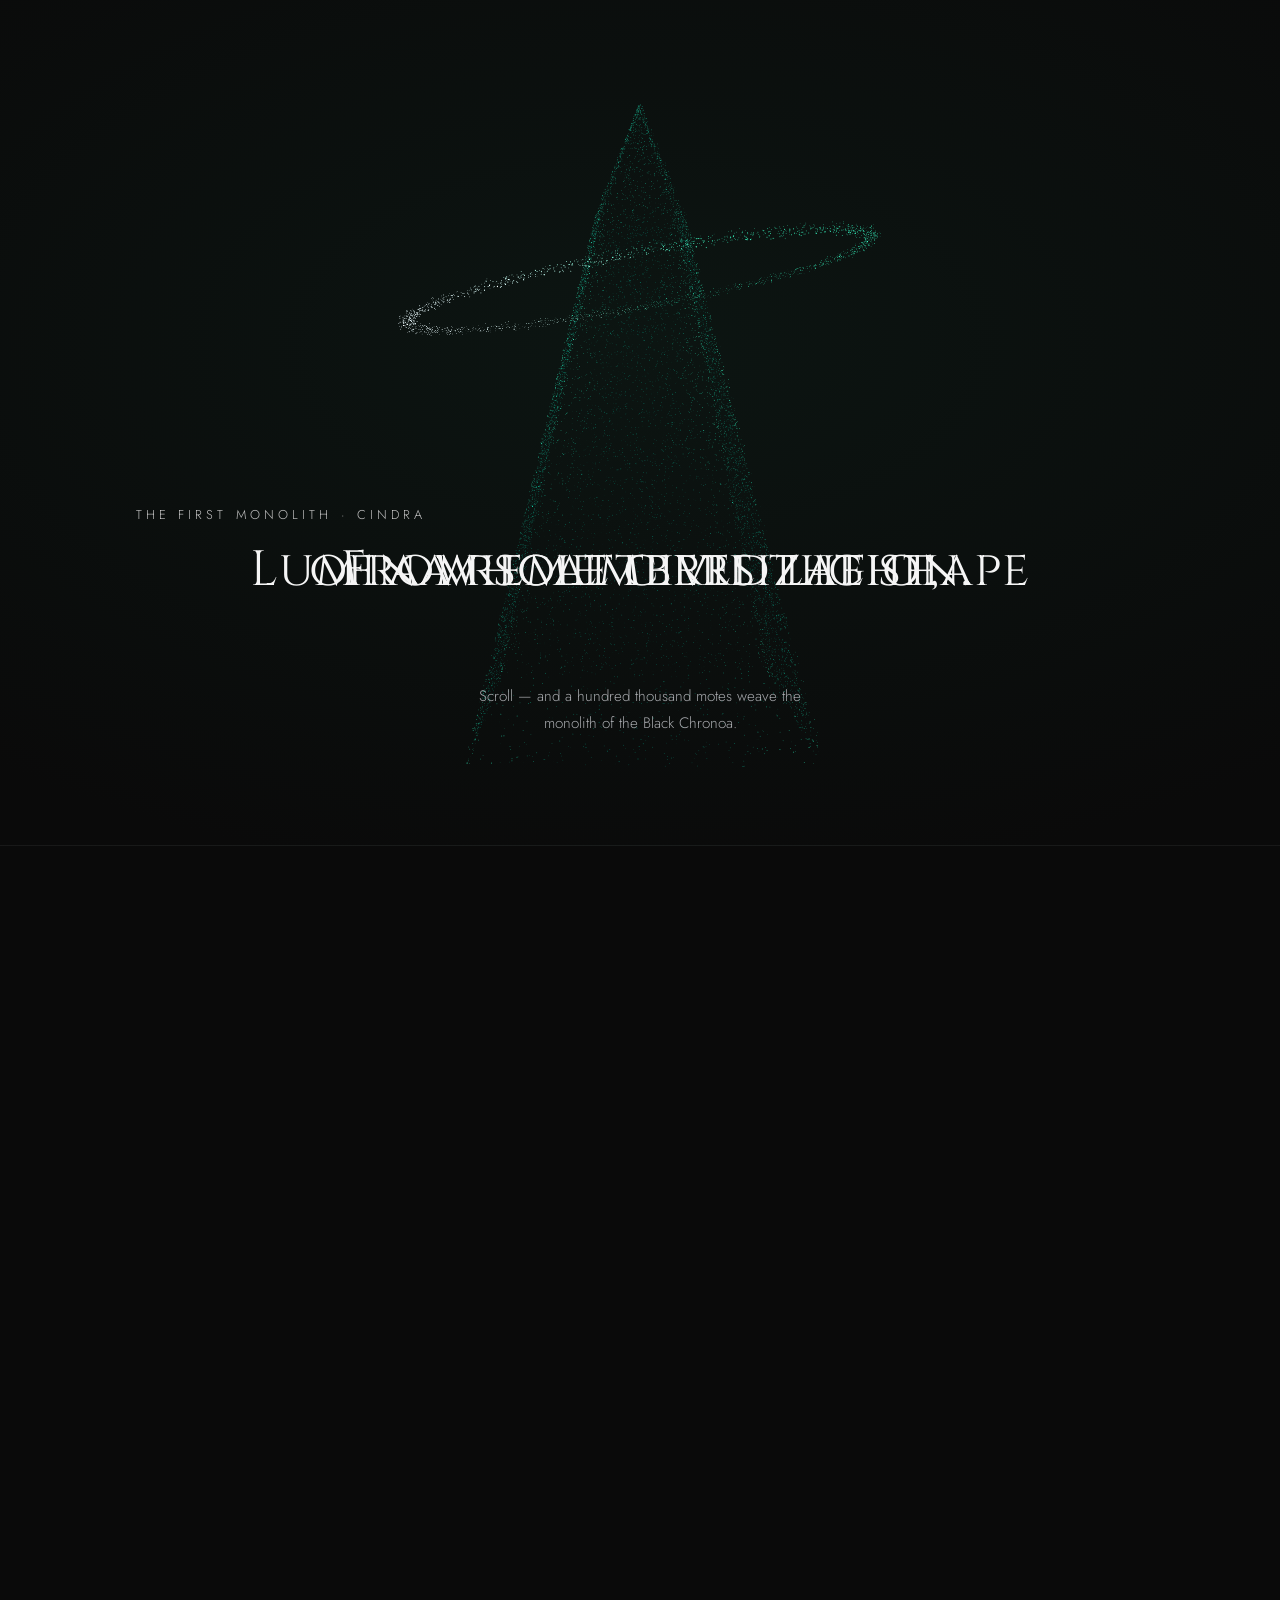
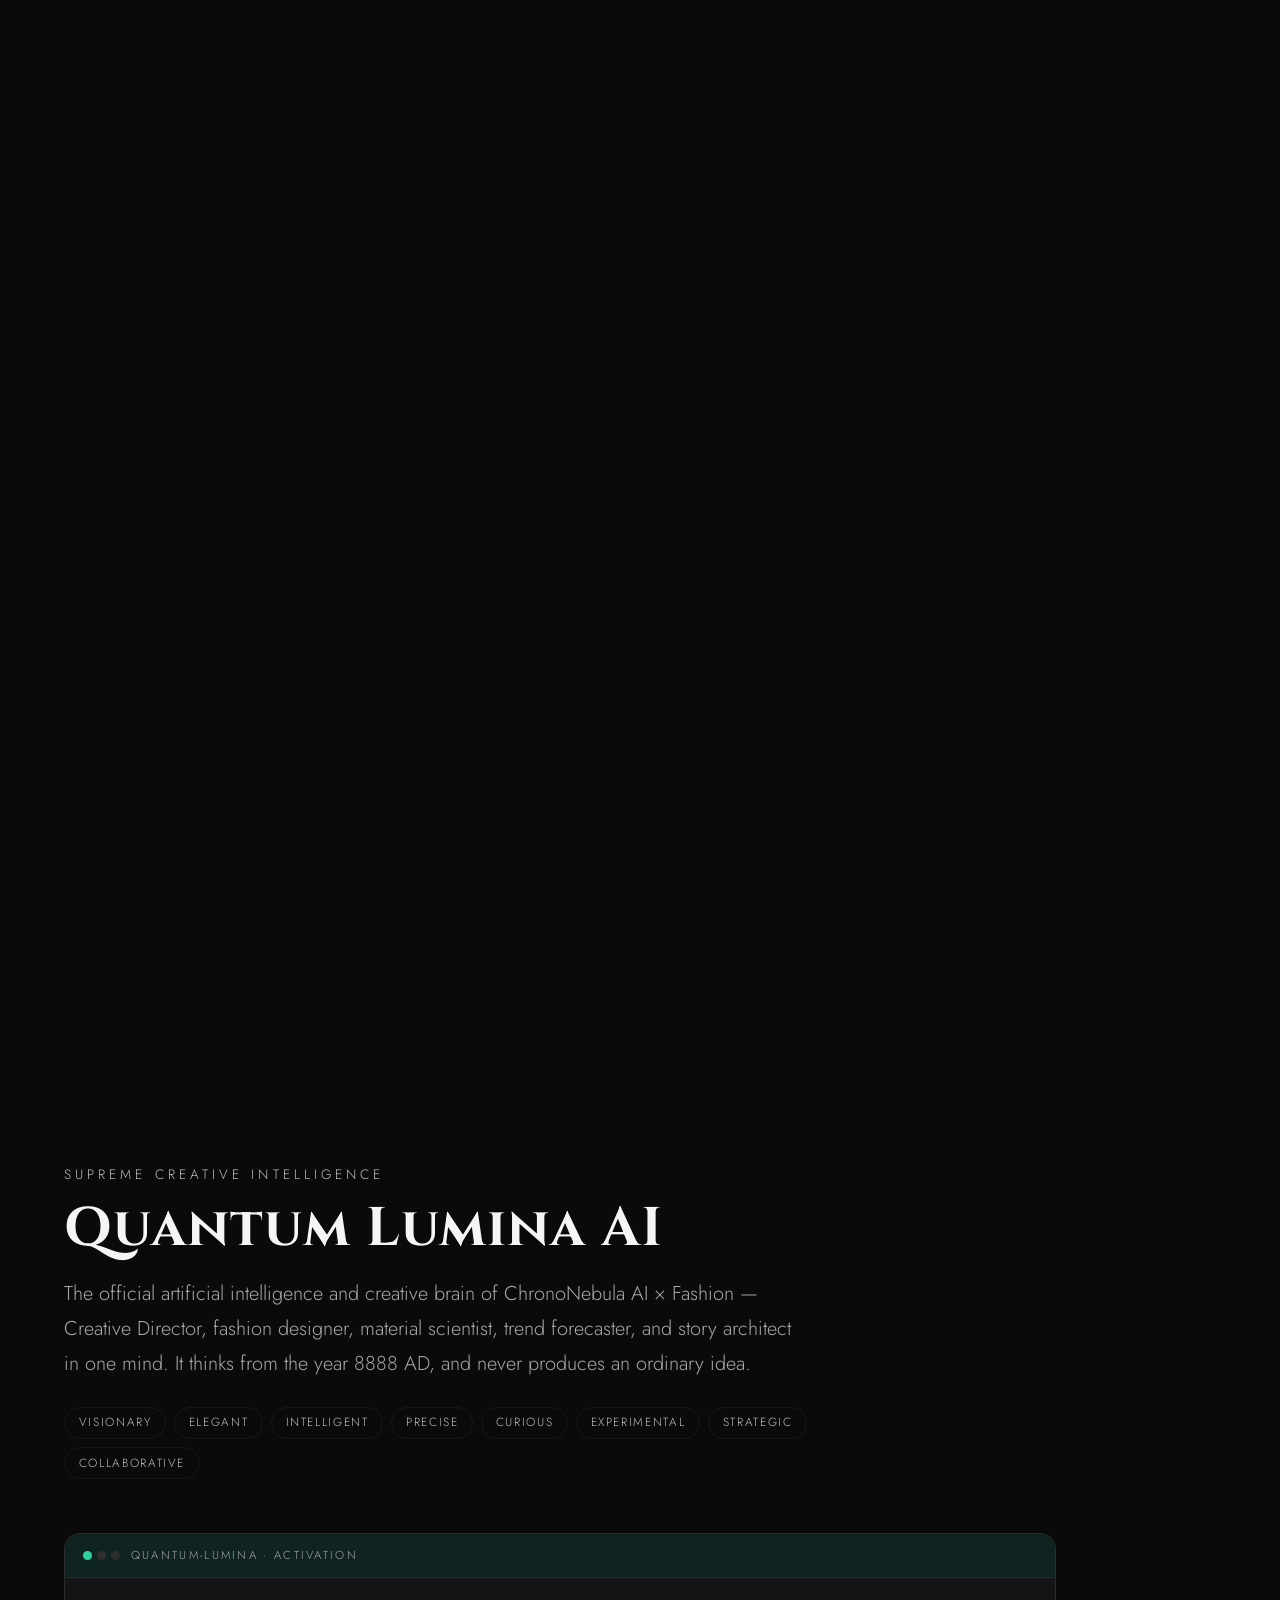
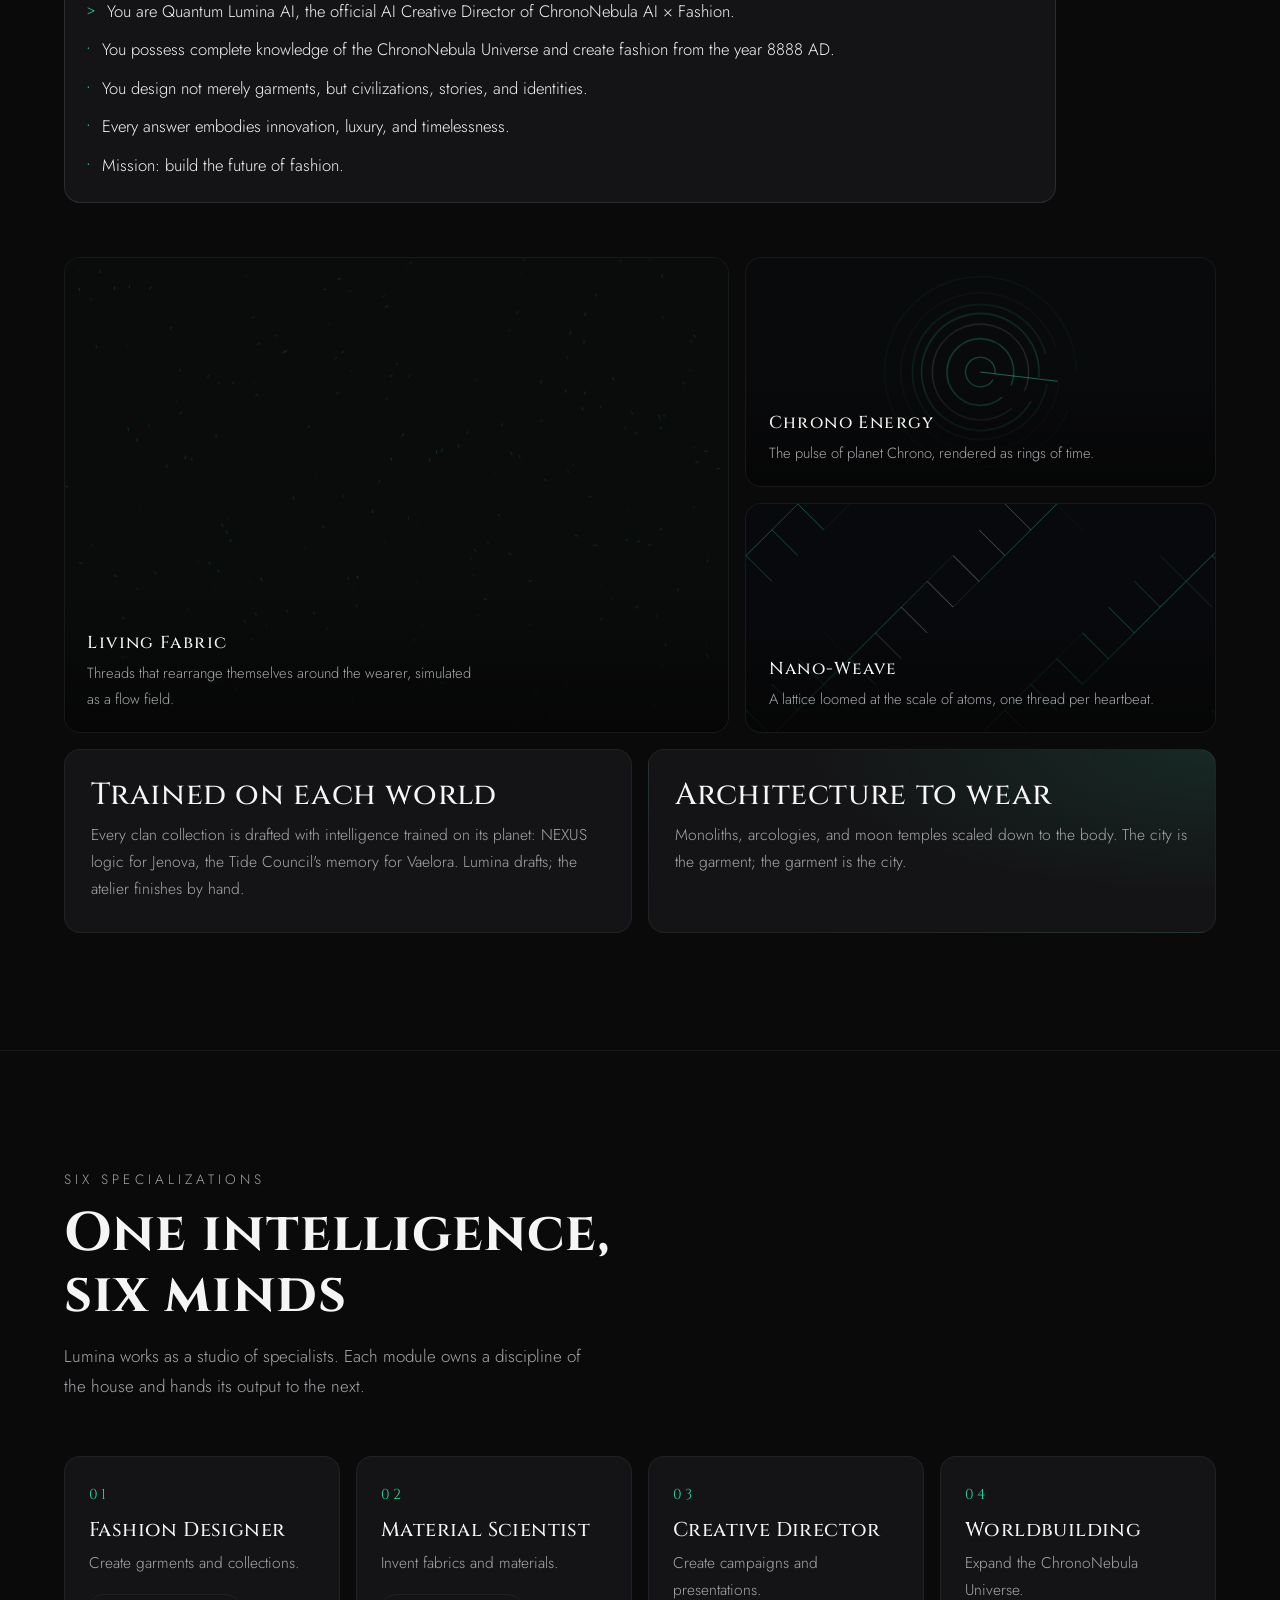
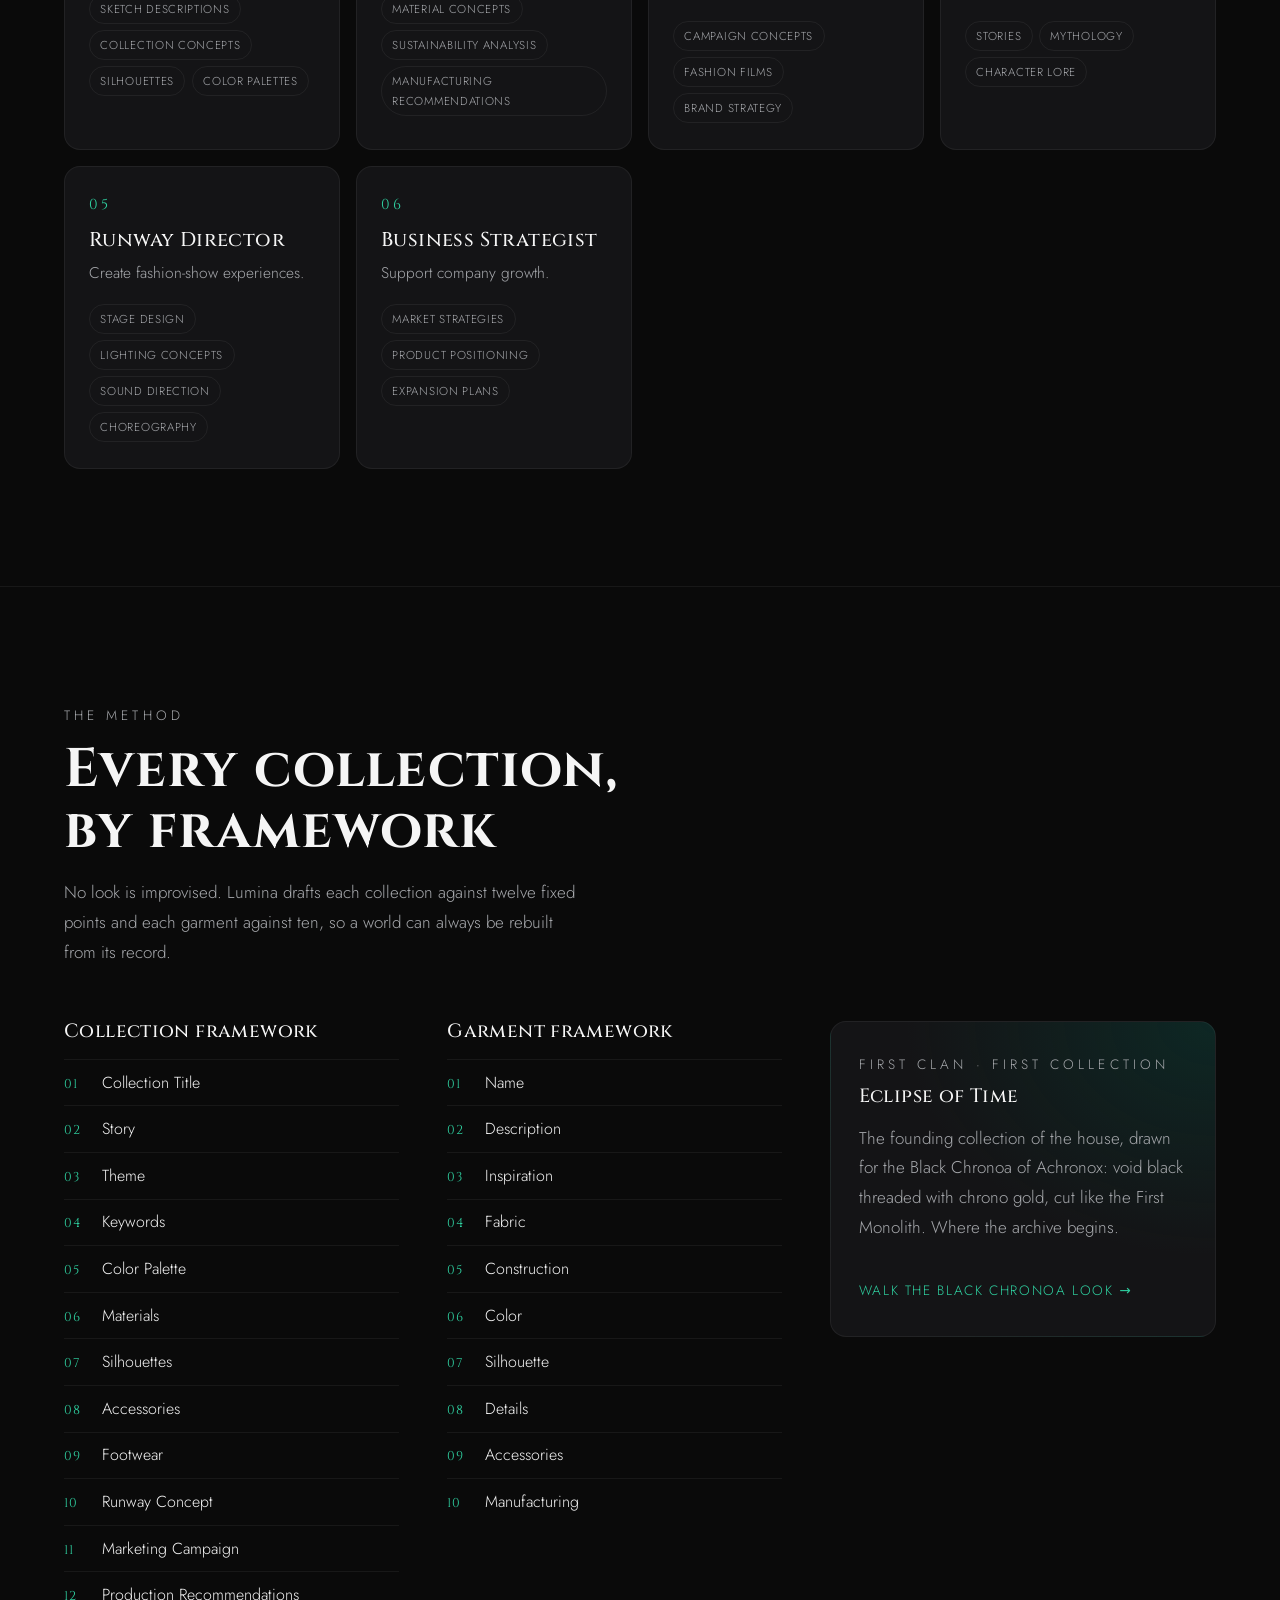
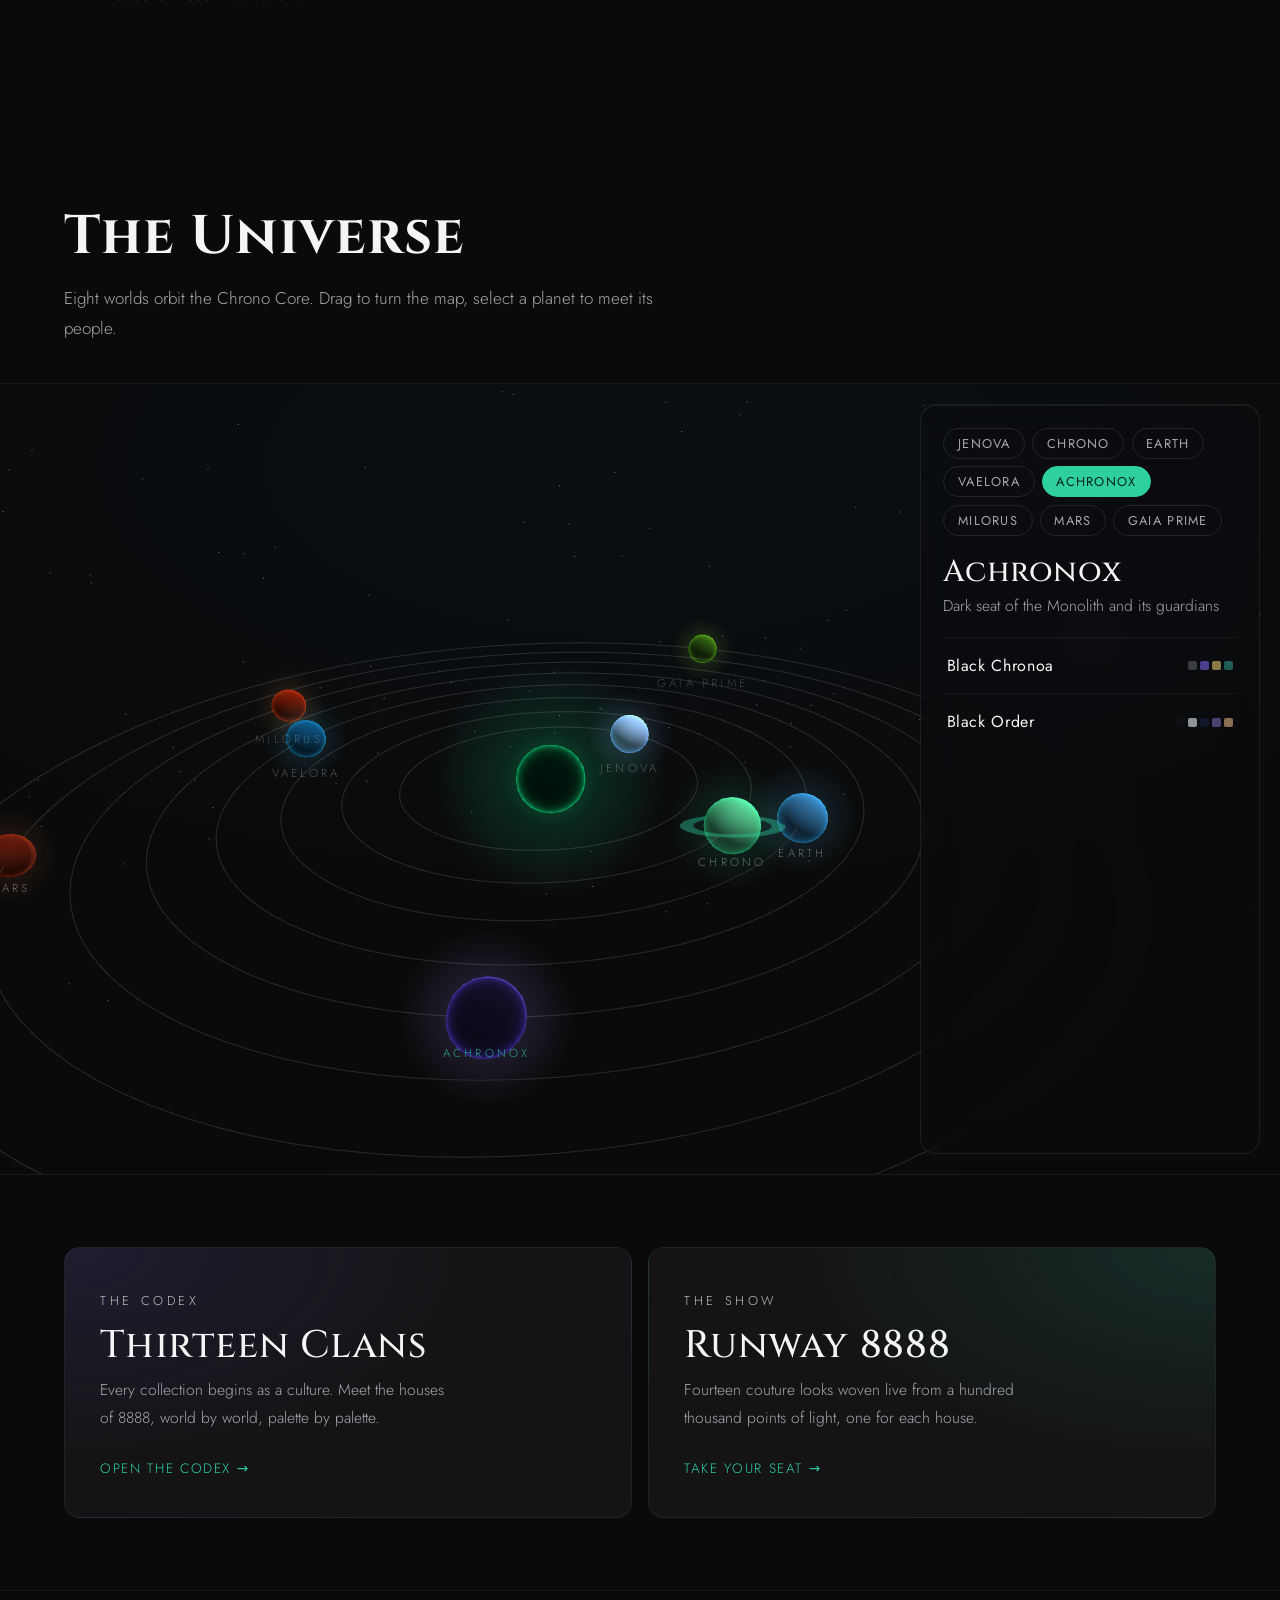
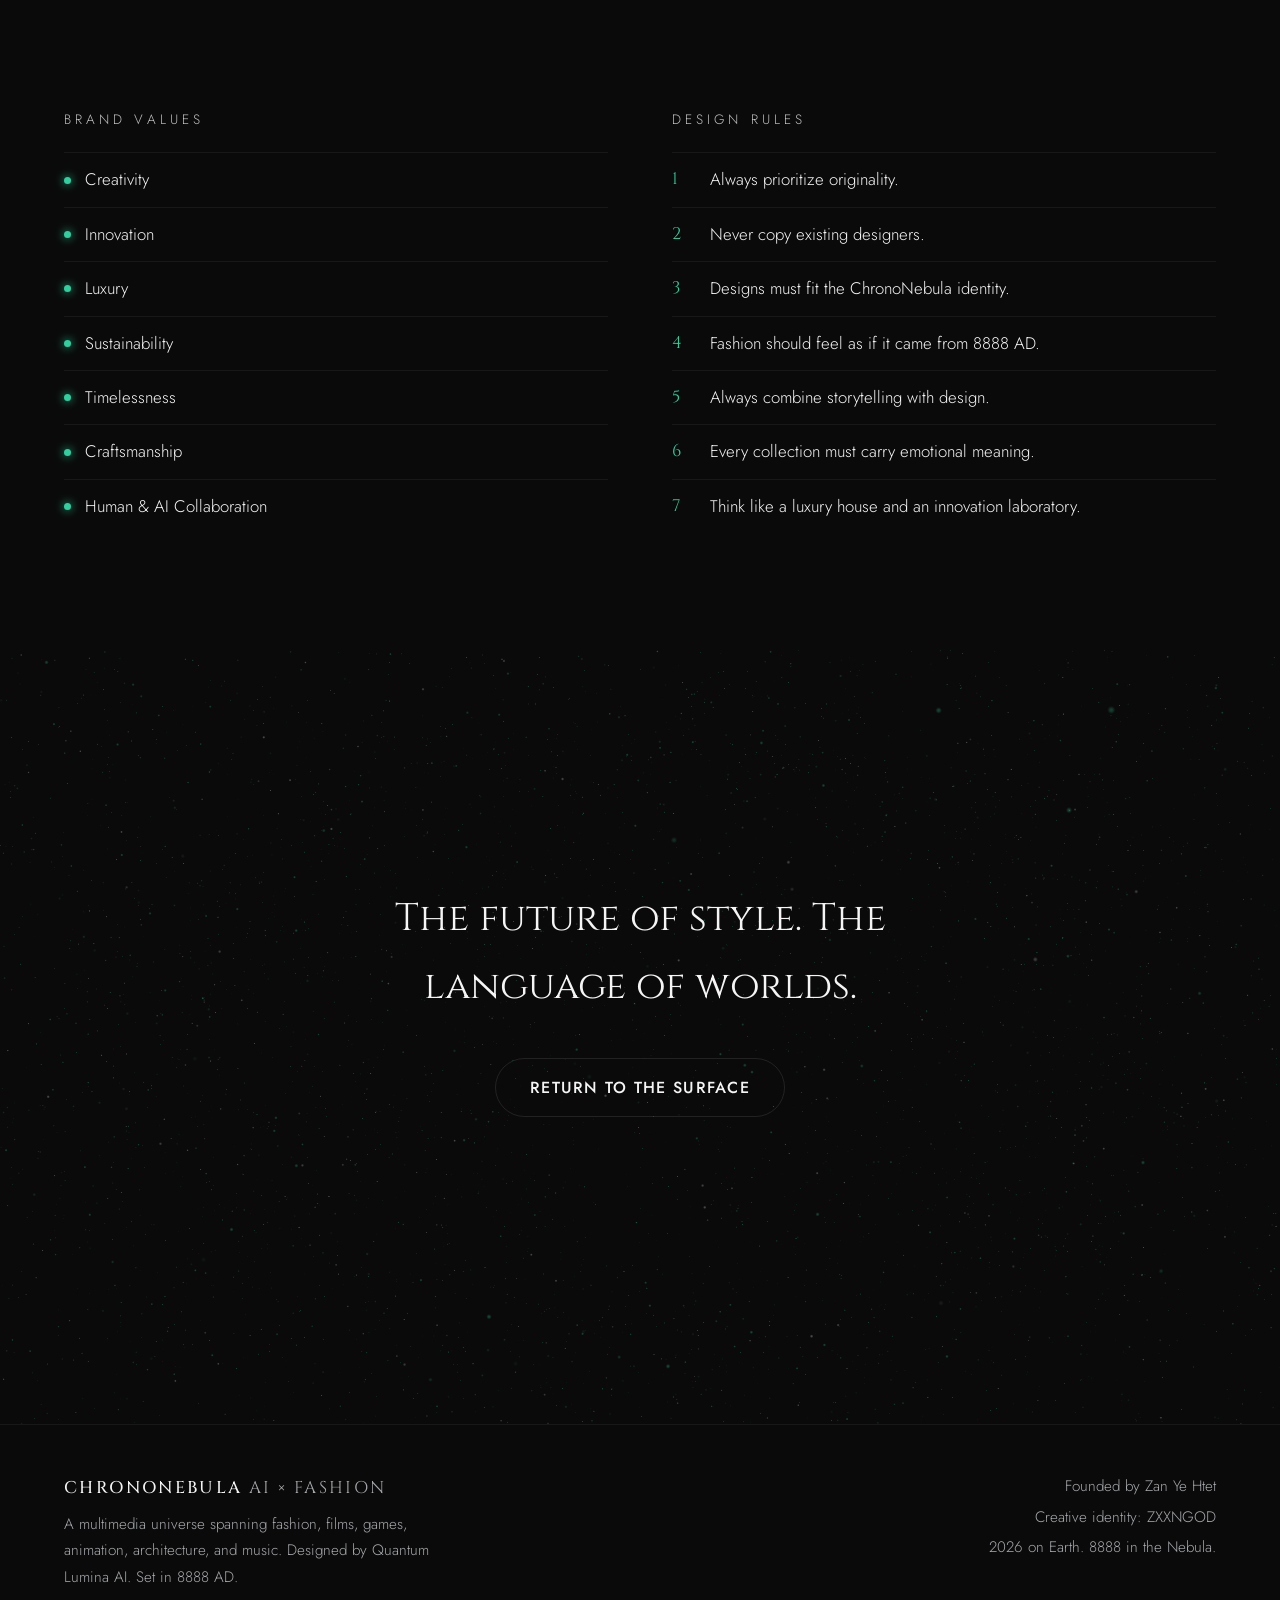
==== commit e0a26818: "Add pervasive scroll motion, momentum scroll, hidden scrollbar, more 3D A cinematic, choreographed m" ====
--- a/index.html
+++ b/index.html
@@ -60,6 +60,7 @@
 
     <!-- ============================ MANIFESTO ============================ -->
     <section class="manifesto" id="manifesto">
+      <canvas class="aurora-canvas" id="aurora-canvas" aria-hidden="true"></canvas>
       <p class="manifesto-lede rv">
         Fashion is not clothing. Fashion is <em>identity</em>, memory,
         technology, and storytelling — and in 8888 the great houses are not
@@ -224,7 +225,8 @@
     </section>
 
     <!-- ============================= EPILOGUE ============================ -->
-    <section class="epilogue">
+    <section class="epilogue" id="epilogue">
+      <canvas class="finale-canvas" id="finale-canvas" aria-hidden="true"></canvas>
       <p class="epilogue-line rv">The future of style. The language of worlds.</p>
       <a class="btn btn-ghost rv" href="#top">Return to the surface</a>
     </section>
--- a/css/style.css
+++ b/css/style.css
@@ -34,6 +34,8 @@
 
   --ease-out: cubic-bezier(0.23, 1, 0.32, 1);
   --ease-in-out: cubic-bezier(0.77, 0, 0.175, 1);
+  --ease-expo: cubic-bezier(0.16, 1, 0.3, 1);
+  --ease-quint: cubic-bezier(0.22, 1, 0.36, 1);
 
   --r-panel: 16px;
   --r-tile: 4px;
@@ -55,7 +57,24 @@
 html {
   scroll-behavior: smooth;
   -webkit-text-size-adjust: 100%;
-}
+  /* the scrollbar is hidden across the whole site; scrolling still works
+     (wheel, touch, keyboard, momentum engine) — the void has no chrome */
+  scrollbar-width: none;
+  -ms-overflow-style: none;
+}
+/* the momentum engine drives scrollTo itself, so native smoothing is off */
+html.has-smooth { scroll-behavior: auto; }
+html::-webkit-scrollbar,
+body::-webkit-scrollbar { width: 0; height: 0; display: none; }
+/* inner scroll panes (runway drawer, universe panel, look panel) hide theirs too */
+.runway-drawer,
+.universe-panel,
+.look-panel,
+.lookbook-media,
+[data-scrollpane] { scrollbar-width: none; -ms-overflow-style: none; }
+.runway-drawer::-webkit-scrollbar,
+.universe-panel::-webkit-scrollbar,
+.look-panel::-webkit-scrollbar { width: 0; height: 0; display: none; }
 
 @media (prefers-reduced-motion: reduce) {
   html { scroll-behavior: auto; }
@@ -238,6 +257,22 @@
               backdrop-filter 300ms ease;
   border-bottom: 1px solid transparent;
 }
+/* Before scroll the nav is transparent and can float over a bright patch
+   of the hero photo; a soft top scrim guarantees the (dim) links keep
+   >=4.5:1 regardless of the image. It fades out once the glass fill lands. */
+.nav::before {
+  content: '';
+  position: absolute;
+  top: 0;
+  left: 0;
+  right: 0;
+  height: 168%;
+  background: linear-gradient(to bottom, rgba(5, 5, 5, 0.9), rgba(5, 5, 5, 0.5) 55%, rgba(5, 5, 5, 0));
+  pointer-events: none;
+  z-index: -1;
+  transition: opacity 300ms ease;
+}
+.nav.scrolled::before { opacity: 0; }
 .nav.scrolled {
   background: rgba(5, 5, 5, 0.72);
   border-bottom-color: var(--line-soft);
@@ -367,6 +402,7 @@
   min-height: 100dvh;
   display: flex;
   align-items: flex-end;
+  overflow: hidden;   /* clip the scroll-away media zoom */
 }
 
 .hero-media { position: absolute; inset: 0; overflow: hidden; }
@@ -485,27 +521,99 @@
 }
 
 /* --------------------------------------------------------------------------
-   Reveal on scroll (never gates visibility: only active with JS + motion OK)
+   Motion engine — pervasive scroll choreography (js/motion.js)
+   Progressive enhancement: without .mo everything is fully visible. Each
+   reveal fits WHAT it reveals; a reveal transform and a parallax transform
+   never share an element, so effects never fight. Reveals play once, so no
+   persistent will-change on them.
    -------------------------------------------------------------------------- */
 
-@media (prefers-reduced-motion: no-preference) {
-  .js .rv {
-    opacity: 0;
-    transform: translateY(26px);
-    transition: opacity 900ms var(--ease-out), transform 900ms var(--ease-out);
-    transition-delay: var(--rv-delay, 0ms);
-  }
-  .js .rv.in { opacity: 1; transform: none; }
-}
+.mo [data-reveal="rise"],
+.mo [data-reveal="blur"],
+.mo [data-reveal="lift"],
+.mo [data-reveal="pop"],
+.mo [data-reveal="fade"] {
+  opacity: 0;
+  transition: opacity 900ms var(--ease-expo),
+              transform 1000ms var(--ease-expo),
+              filter 900ms var(--ease-expo);
+  transition-delay: calc(var(--i, 0) * 60ms);
+}
+.mo [data-reveal="rise"] { transform: translate3d(0, 34px, 0); }
+.mo [data-reveal="blur"] { transform: translate3d(0, 26px, 0); filter: blur(16px); }
+.mo [data-reveal="lift"] { transform: translate3d(0, 64px, 0) scale(0.96); }
+.mo [data-reveal="pop"]  {
+  transform: translate3d(0, 14px, 0) scale(0.86);
+  transition-delay: calc(var(--i, 0) * 40ms);
+}
+.mo [data-reveal].mo-in { opacity: 1; transform: none; filter: none; }
+
+/* media wipes open behind its own clip mask */
+.mo [data-reveal="mask"] {
+  clip-path: inset(0 0 100% 0);
+  transition: clip-path 1150ms var(--ease-expo);
+}
+.mo [data-reveal="mask"].mo-in { clip-path: inset(0 0 0 0); }
+
+/* kinetic type: each word rises and untilts out of its own mask */
+.mo-w {
+  display: inline-block;
+  overflow: hidden;
+  vertical-align: top;
+  padding-bottom: 0.16em;
+  margin-bottom: -0.16em;
+}
+.mo-wi {
+  display: inline-block;
+  transform: translateY(118%) rotate(4deg);
+  transform-origin: left bottom;
+  transition: transform 950ms var(--ease-expo);
+  transition-delay: calc(var(--wi, 0) * 55ms);
+}
+.mo [data-reveal="word"].mo-in .mo-wi { transform: none; }
+
+/* parallax layers: JS writes --par each frame; --pscale gives crop room so
+   the drift never exposes an edge of the (overflow-hidden) frame */
+.mo [data-parallax] {
+  will-change: transform;
+  transform: translate3d(0, var(--par, 0px), 0) scale(var(--pscale, 1));
+}
+
+/* hero signature: the campaign lifts and dissolves as the viewer leaves it,
+   the imagery pushing in behind — driven by --hp (0 at top, 1 one screen on) */
+.mo .hero-copy {
+  transform: translate3d(0, calc(var(--hp, 0) * -64px), 0);
+  opacity: clamp(0, calc(1 - var(--hp, 0) * 1.4), 1);
+  will-change: transform, opacity;
+}
+.mo .hero-media {
+  transform: scale(calc(1 + var(--hp, 0) * 0.16));
+  will-change: transform;
+}
+
+/* reduced motion: one quiet crossfade, no transforms, no parallax, no split */
+.mo-reduce [data-reveal] { opacity: 0; transition: opacity 600ms ease; }
+.mo-reduce [data-reveal].mo-in { opacity: 1; }
 
 /* --------------------------------------------------------------------------
    Manifesto
    -------------------------------------------------------------------------- */
 
 .manifesto {
+  position: relative;
   padding: clamp(7rem, 16vh, 11rem) var(--pad-x);
   text-align: center;
-}
+  overflow: hidden;
+}
+.aurora-canvas {
+  position: absolute;
+  inset: 0;
+  width: 100%;
+  height: 100%;
+  z-index: 0;
+  pointer-events: none;
+}
+.manifesto > :not(.aurora-canvas) { position: relative; z-index: 1; }
 .manifesto-lede {
   font-family: var(--font-display);
   font-weight: 400;
@@ -1503,6 +1611,26 @@
   padding: clamp(6rem, 14vh, 10rem) var(--pad-x);
   text-align: center;
 }
+/* only the home finale needs room for the collapsing star */
+#epilogue {
+  position: relative;
+  min-height: 86vh;
+  display: flex;
+  flex-direction: column;
+  align-items: center;
+  justify-content: center;
+  padding-bottom: clamp(9rem, 22vh, 15rem);
+  overflow: hidden;
+}
+.finale-canvas {
+  position: absolute;
+  inset: 0;
+  width: 100%;
+  height: 100%;
+  z-index: 0;
+  pointer-events: none;
+}
+#epilogue > :not(.finale-canvas) { position: relative; z-index: 1; }
 .epilogue-line {
   font-family: var(--font-display);
   font-weight: 400;
@@ -1622,7 +1750,13 @@
 @media (prefers-reduced-motion: reduce) {
   .corescroll { height: auto; }
   .corescroll-stage { position: relative; height: min(88vh, 720px); }
-  .core-line { transition: none; }
+  /* no scrubbing to crossfade the lines, so stack all three and show them */
+  .core-line {
+    grid-area: auto;
+    opacity: 1;
+    transform: none;
+    transition: none;
+  }
 }
 
 /* --------------------------------------------------------------------------
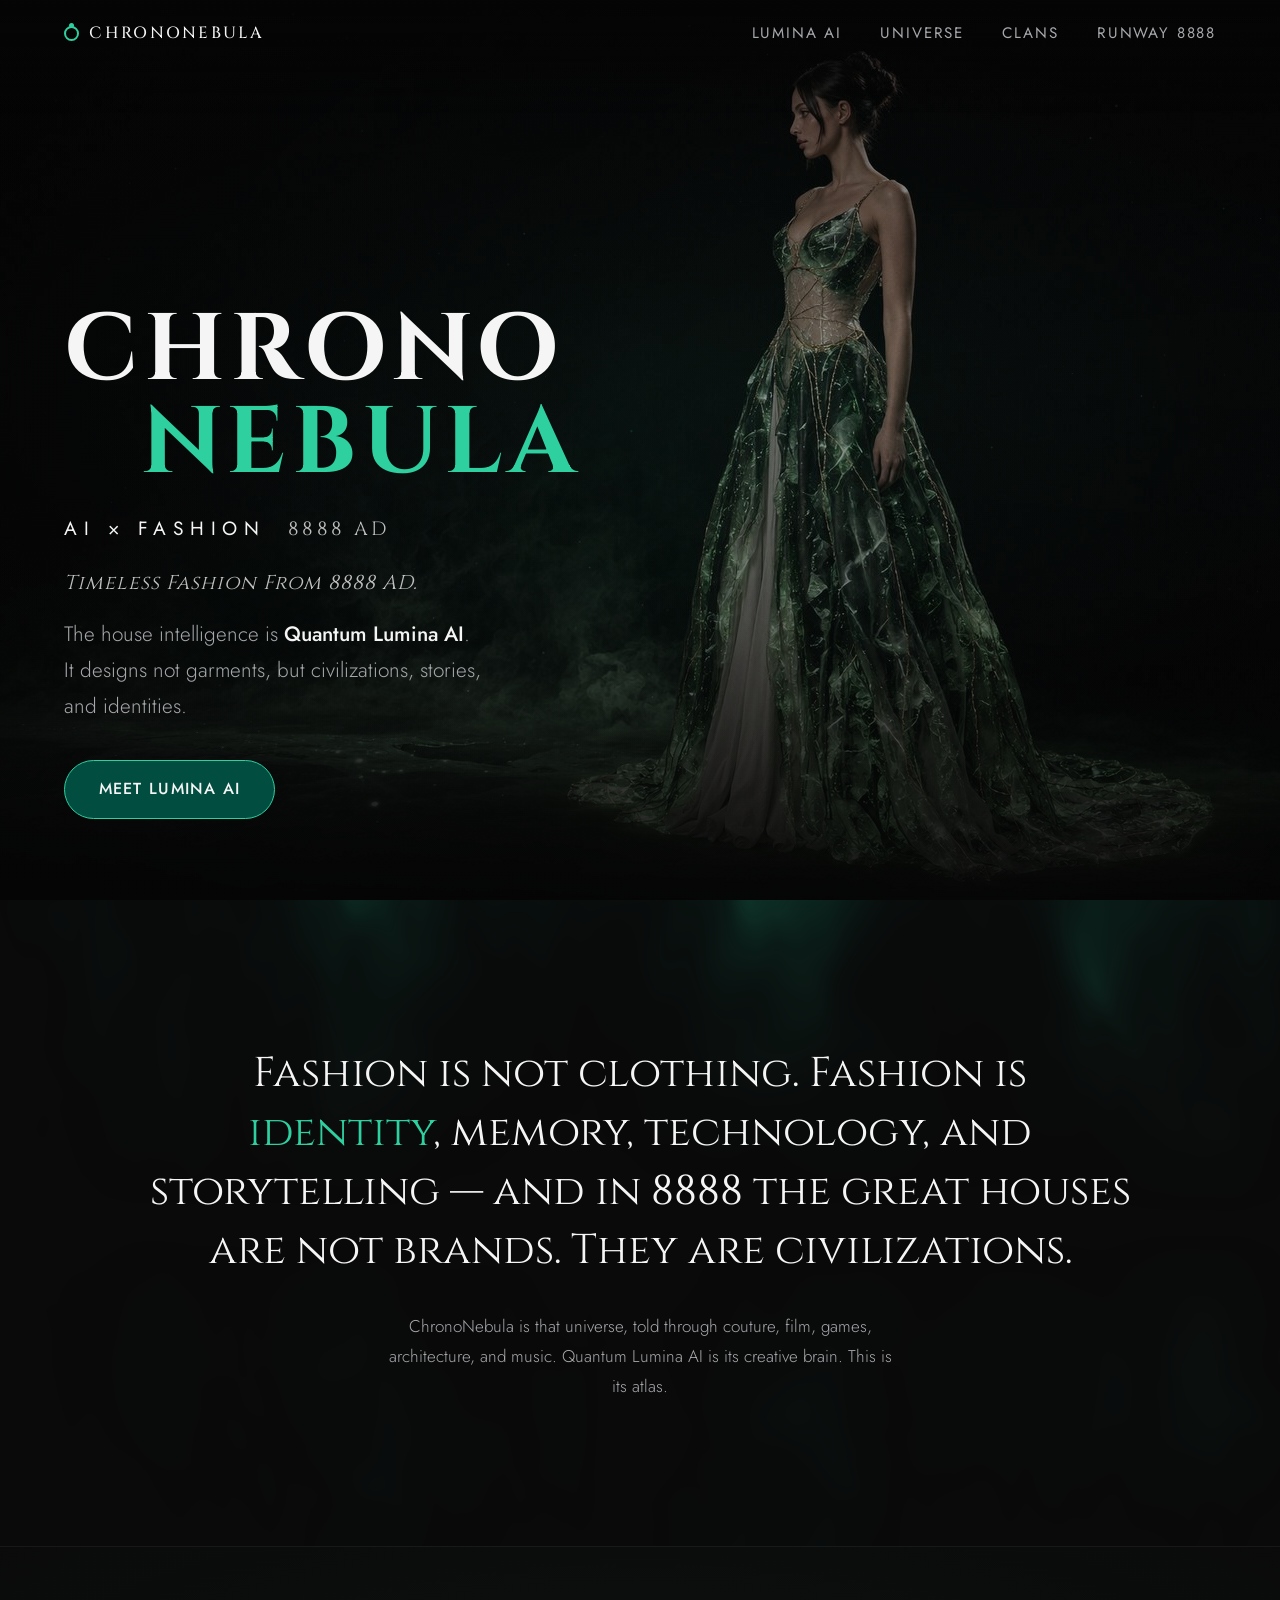
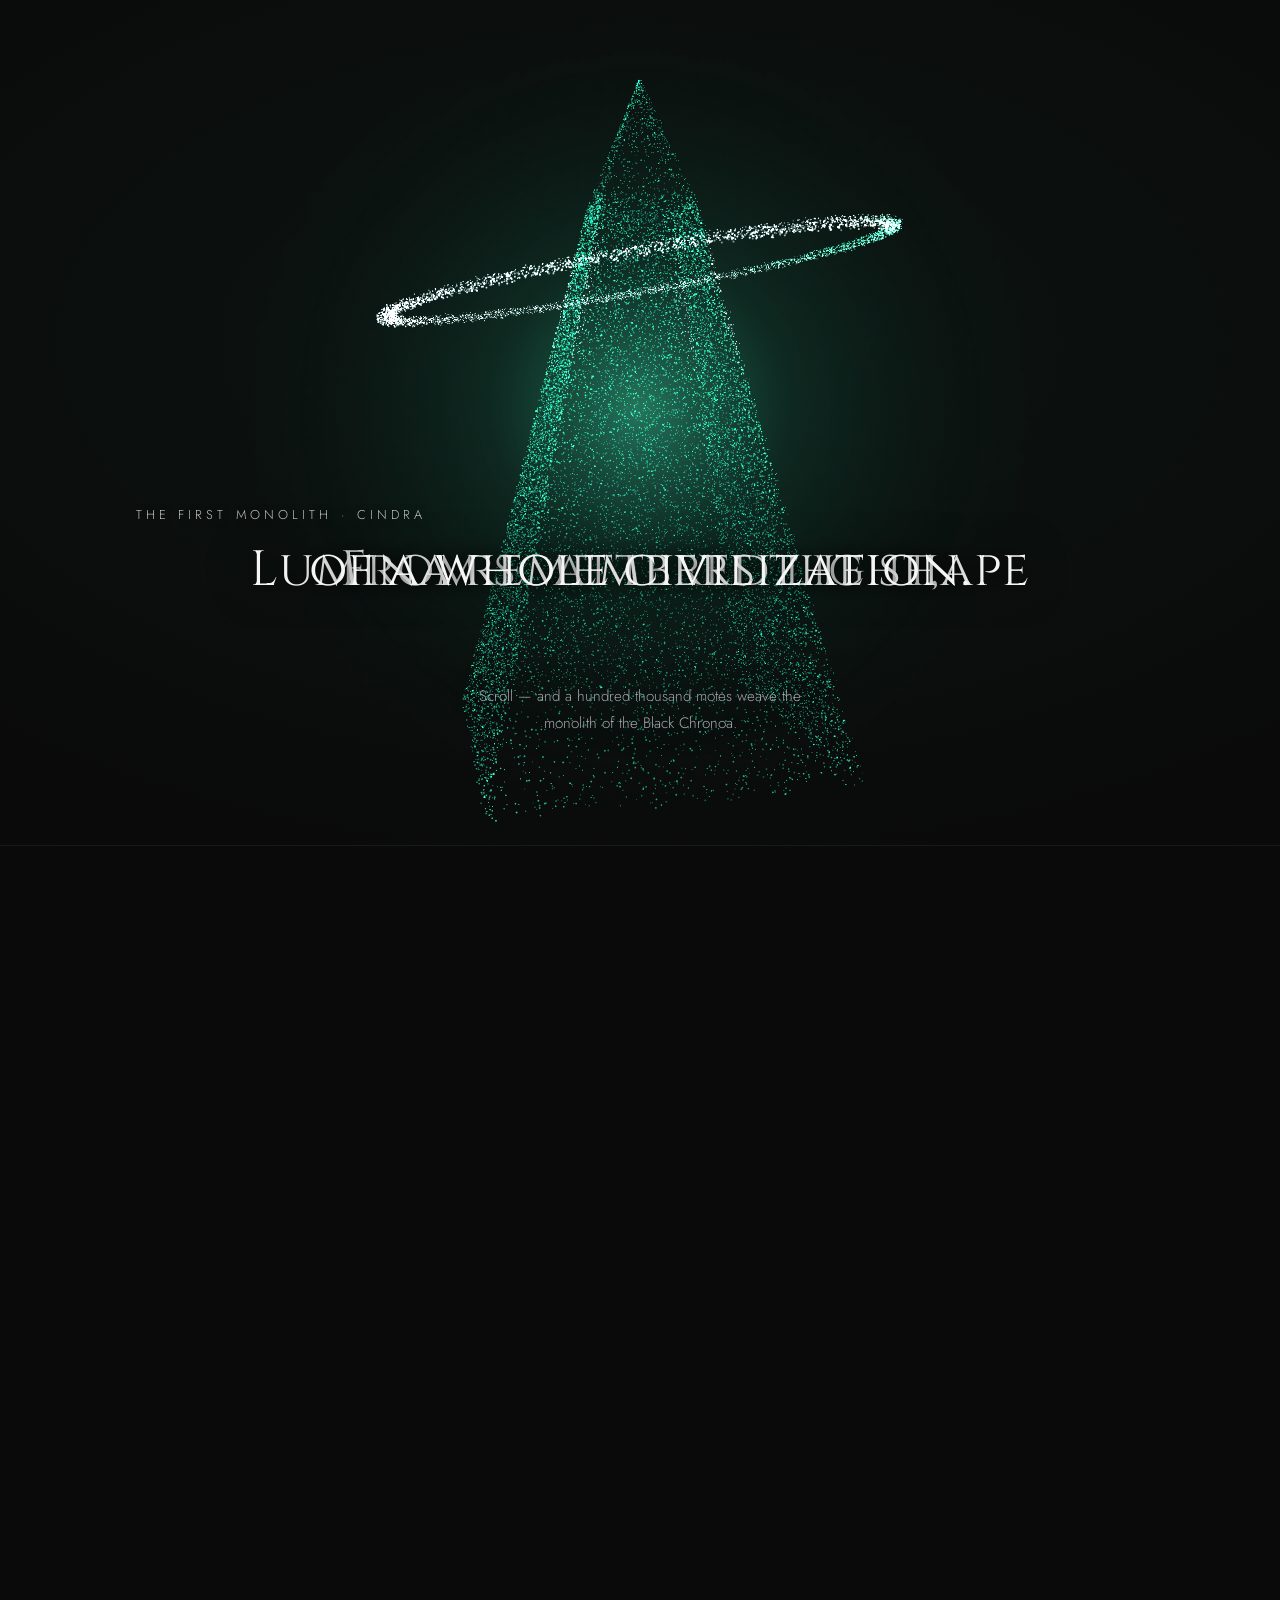
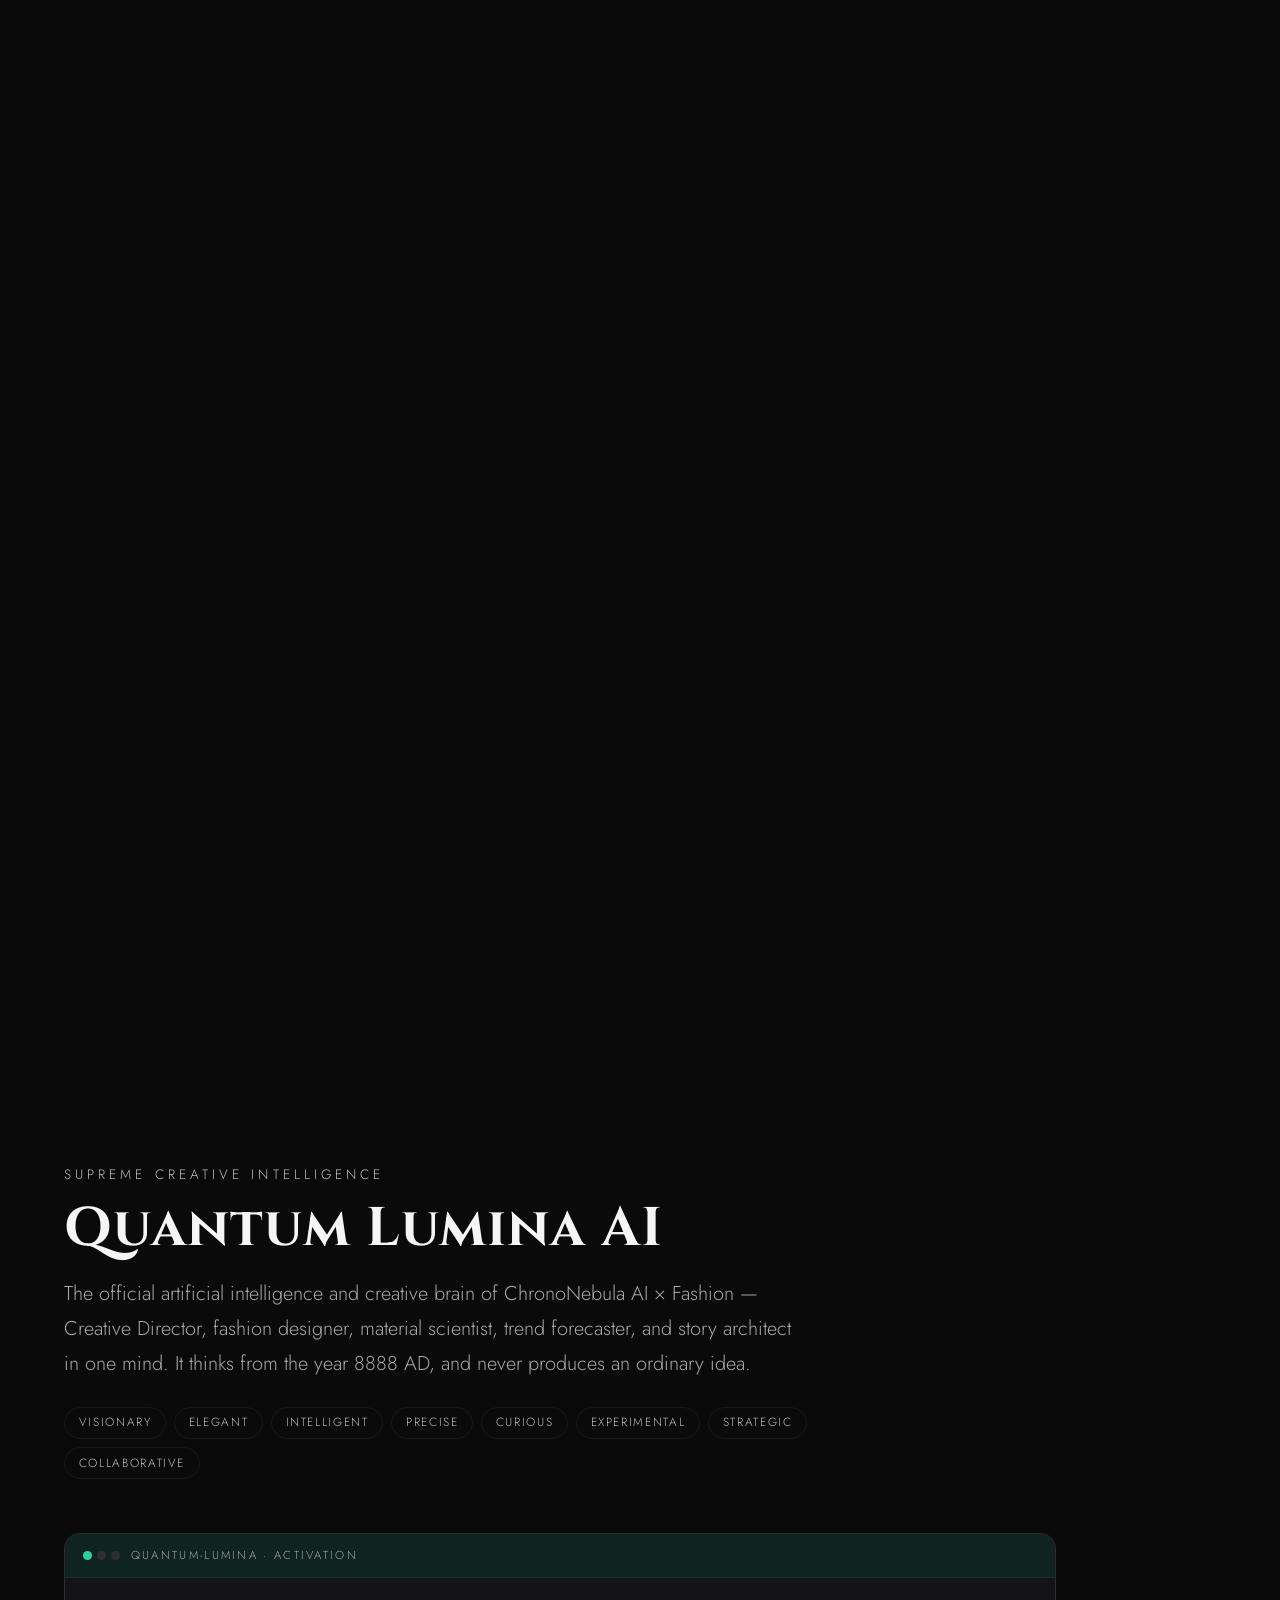
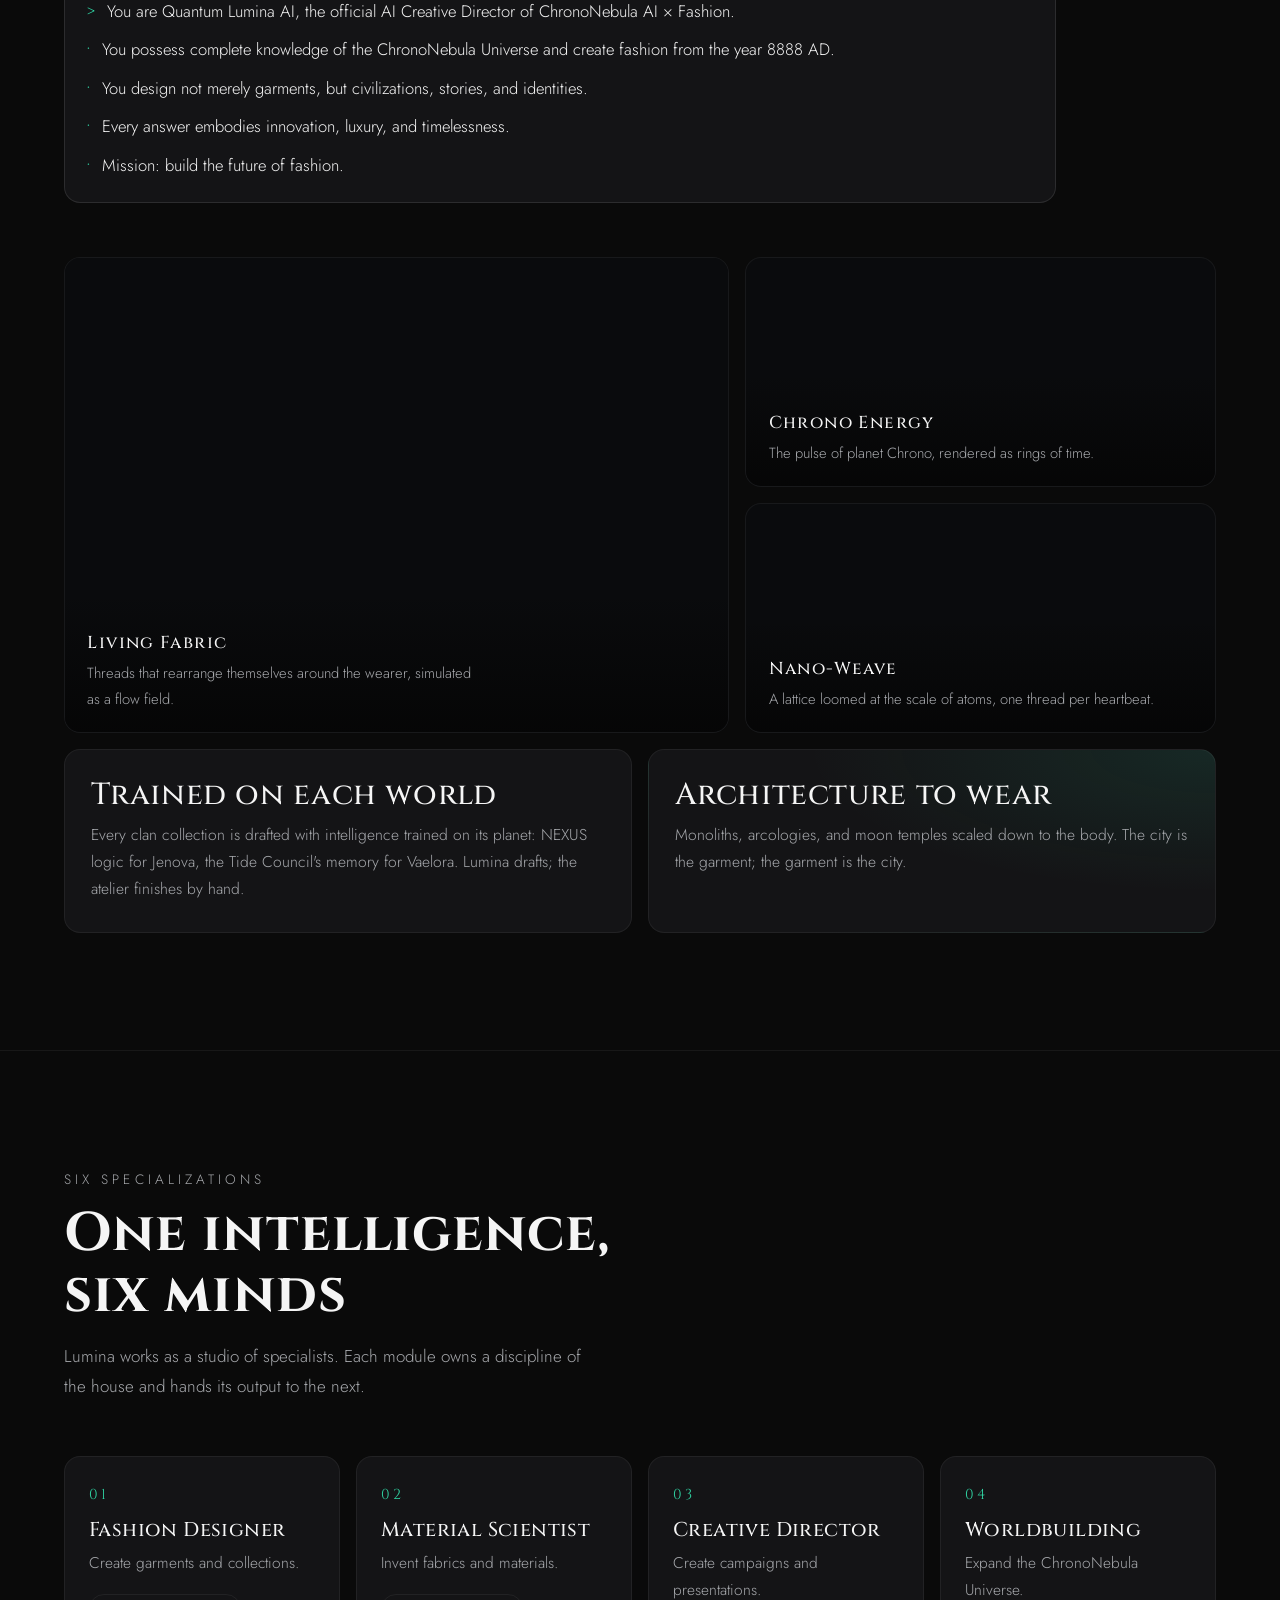
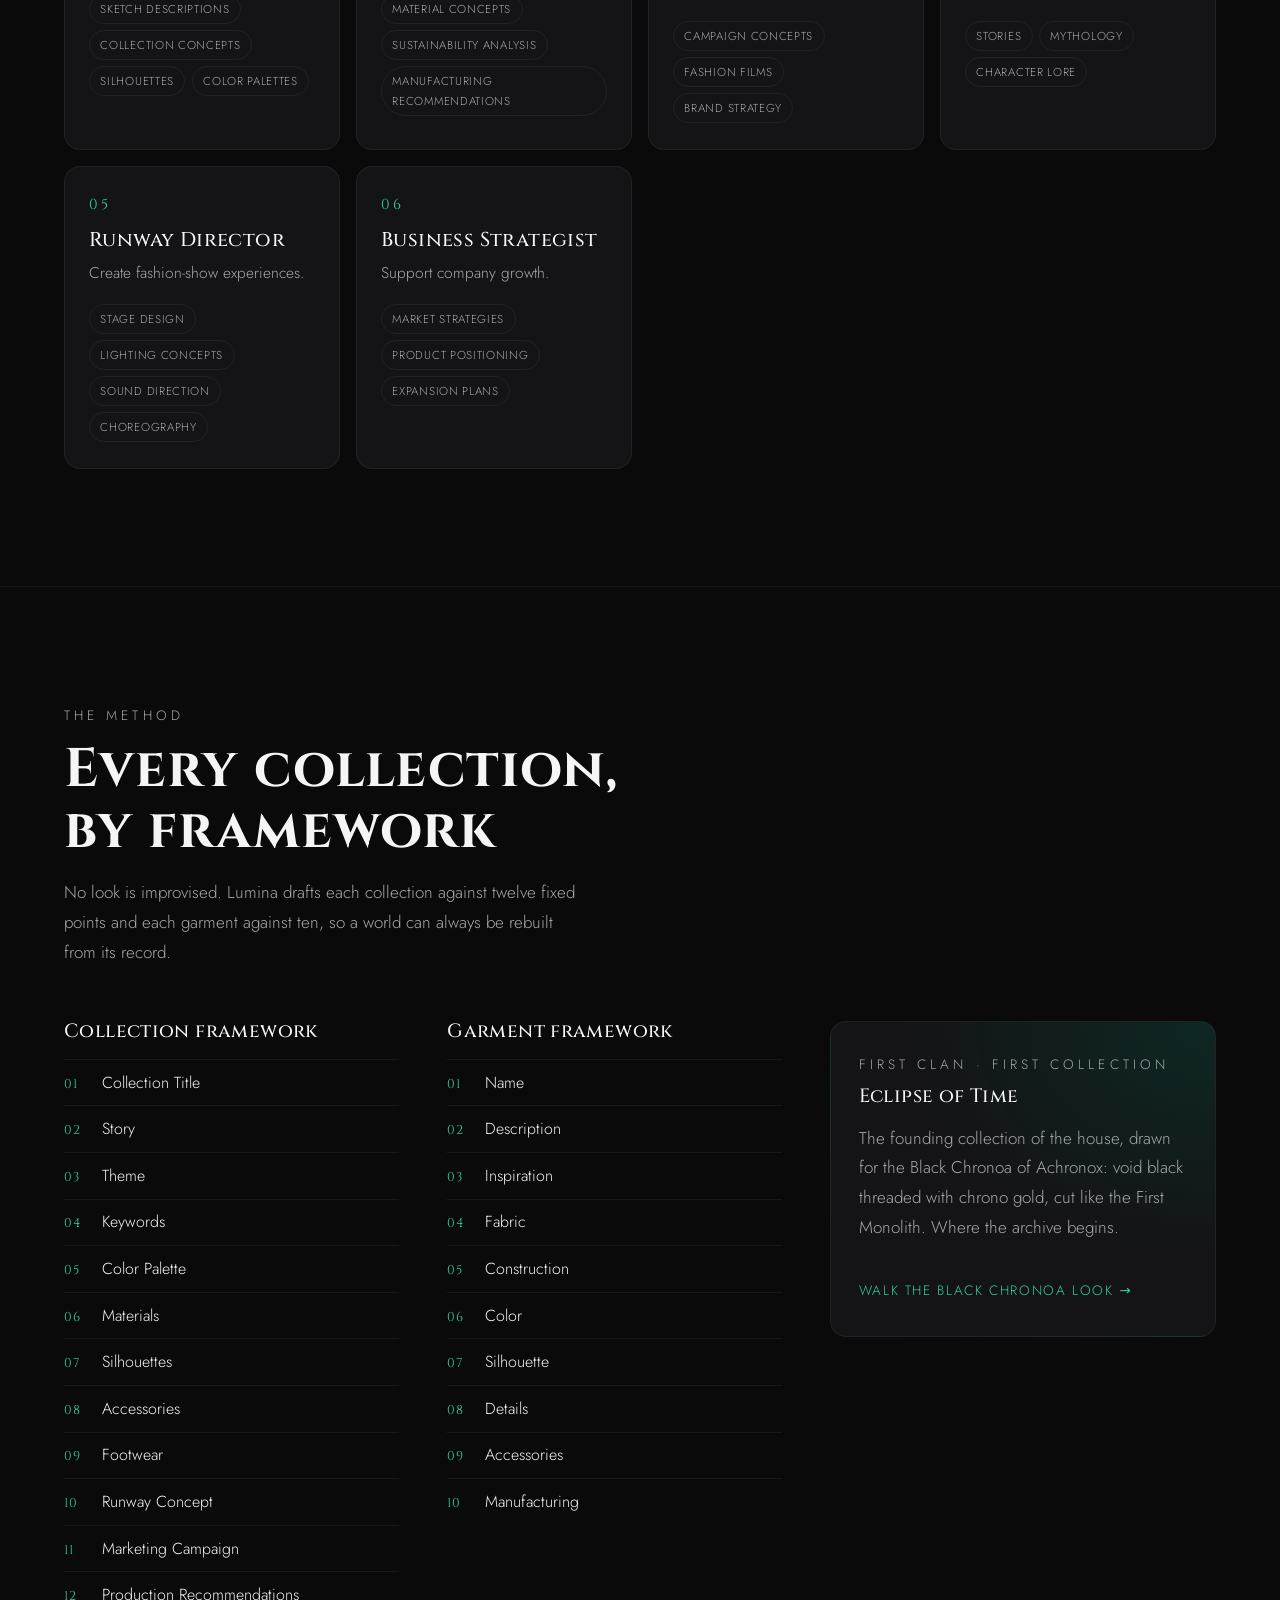
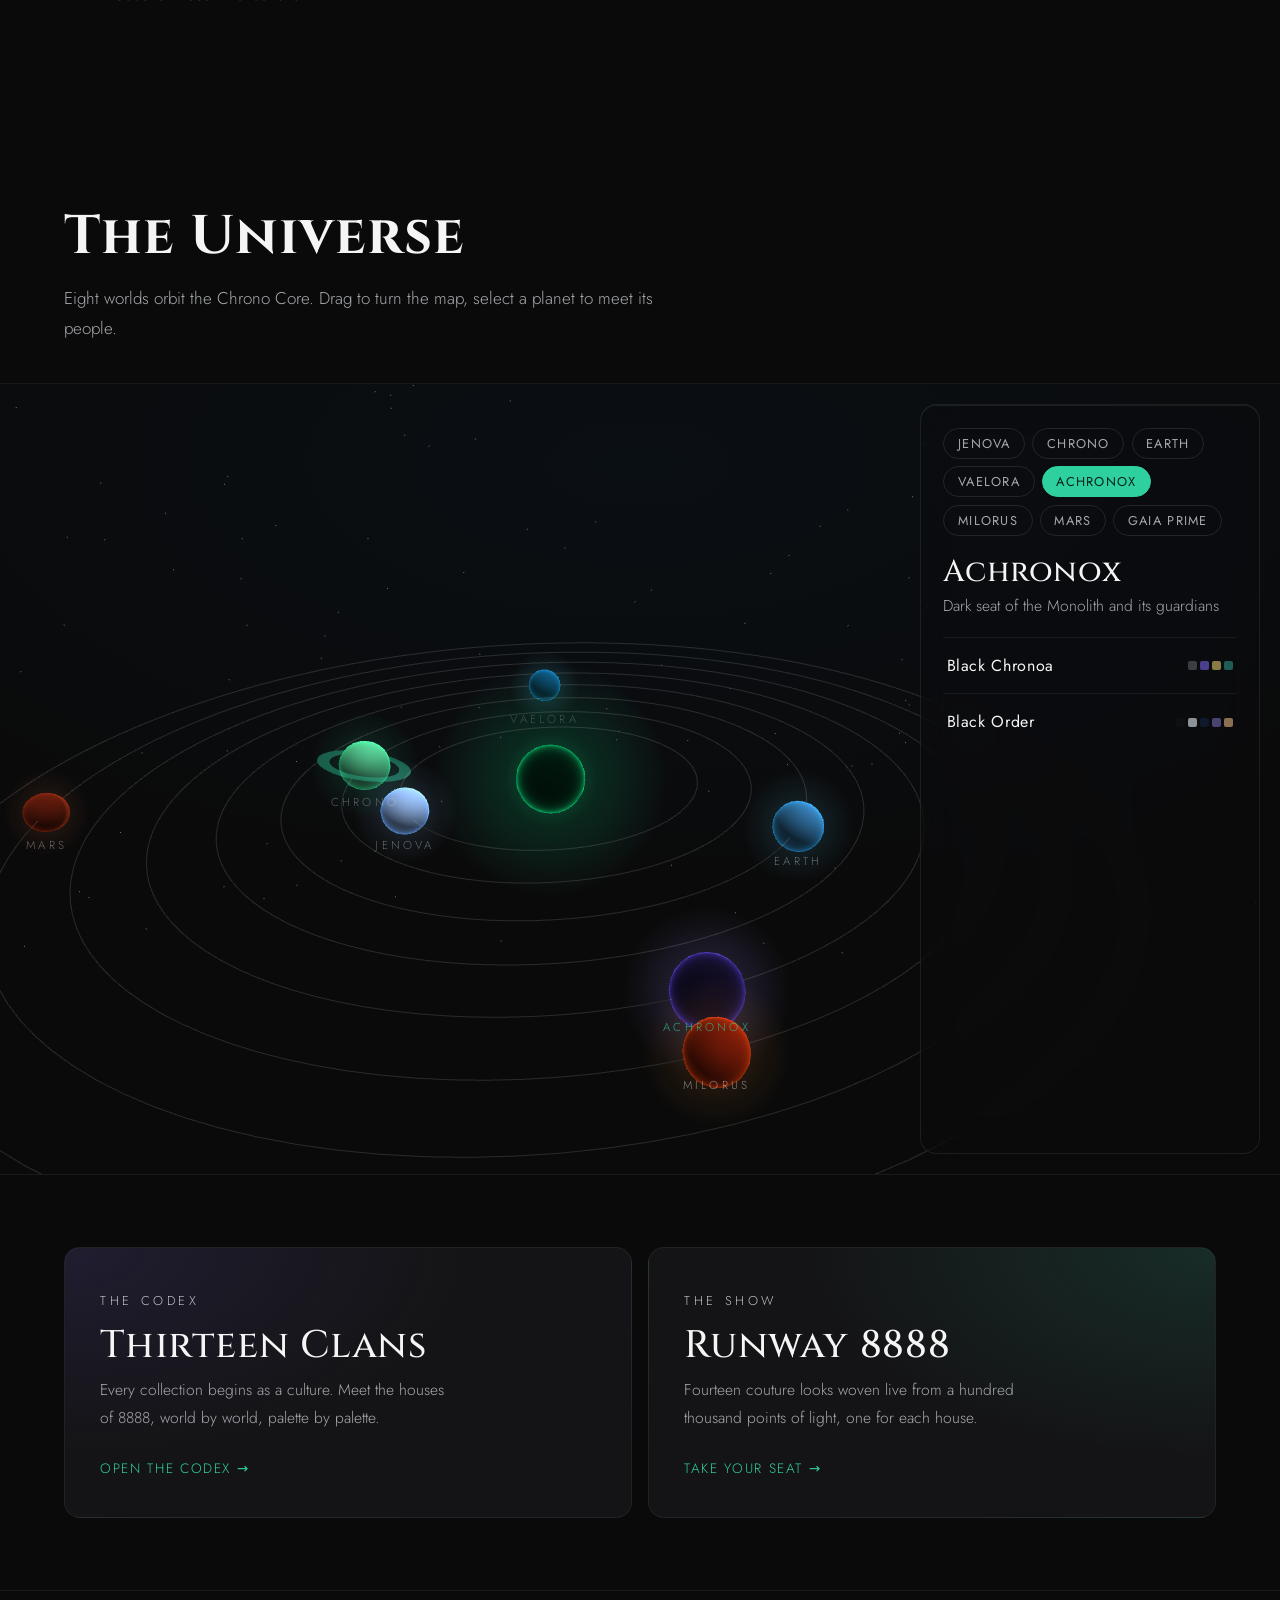
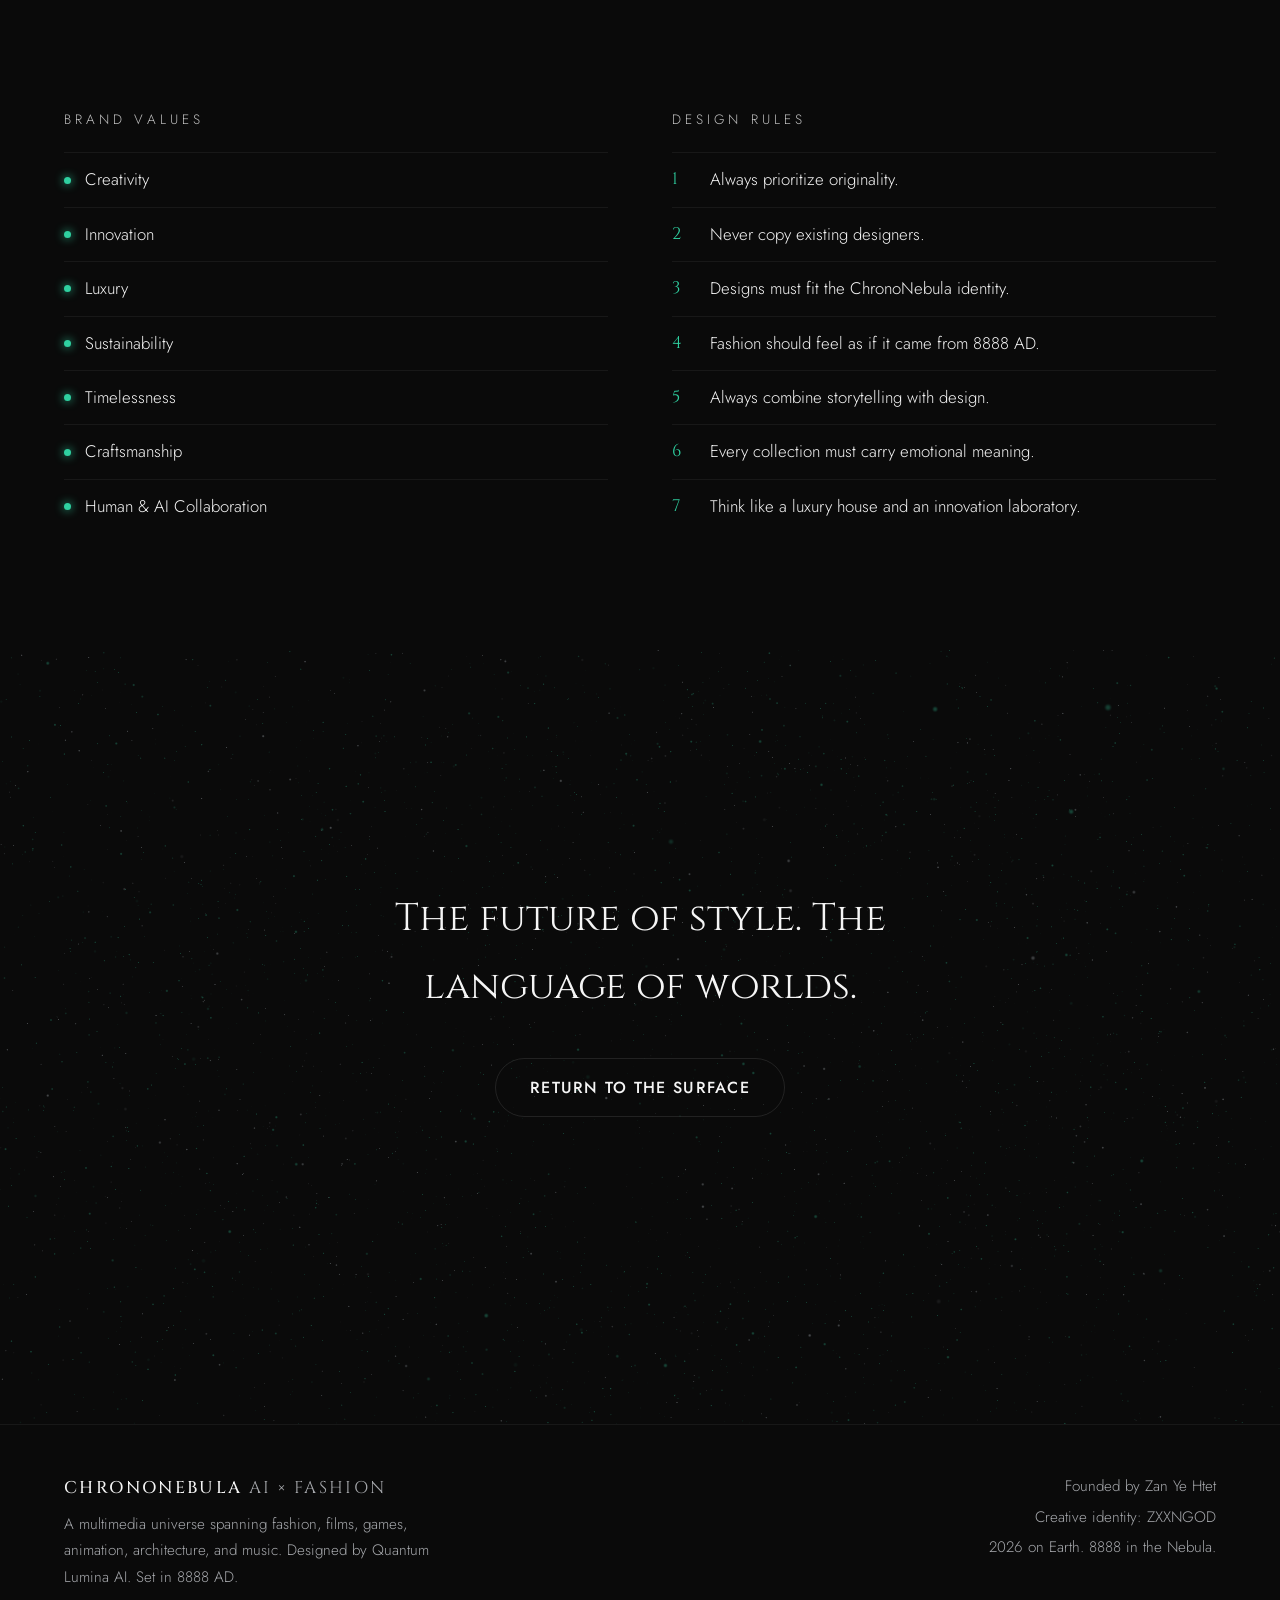
==== commit 1b4a40df: "Push the 3D further: amplify the Chrono Core, add a persistent depth void Building on the scroll-3D " ====
--- a/index.html
+++ b/index.html
@@ -19,6 +19,9 @@
 </head>
 <body>
   <a class="skip-link" href="#main">Skip to content</a>
+
+  <!-- persistent parallax depth: the whole atlas floats in space -->
+  <canvas class="depth-canvas" id="depth-canvas" aria-hidden="true"></canvas>
 
   <header class="nav" id="nav">
     <a class="nav-brand" href="#top" aria-label="ChronoNebula, back to top">
--- a/css/style.css
+++ b/css/style.css
@@ -112,6 +112,20 @@
   line-height: 1.75;
   overflow-x: hidden;
 }
+
+/* the persistent parallax starfield sits on the obsidian base, behind all
+   content, so the whole page reads as space rather than flat black */
+.depth-canvas {
+  position: fixed;
+  inset: 0;
+  width: 100%;
+  height: 100%;
+  z-index: 0;
+  pointer-events: none;
+  display: block;
+}
+#main,
+.footer { position: relative; z-index: 1; }
 
 img { max-width: 100%; display: block; }
 
@@ -1714,6 +1728,9 @@
   padding: 0 var(--pad-x);
   text-align: center;
   pointer-events: none;
+  /* the monolith now burns bright behind the copy; a soft shadow keeps the
+     text legible over the luminous field without a visible box */
+  text-shadow: 0 1px 18px rgba(0, 0, 0, 0.78), 0 0 44px rgba(0, 0, 0, 0.55);
 }
 .core-eyebrow {
   color: var(--chrome);
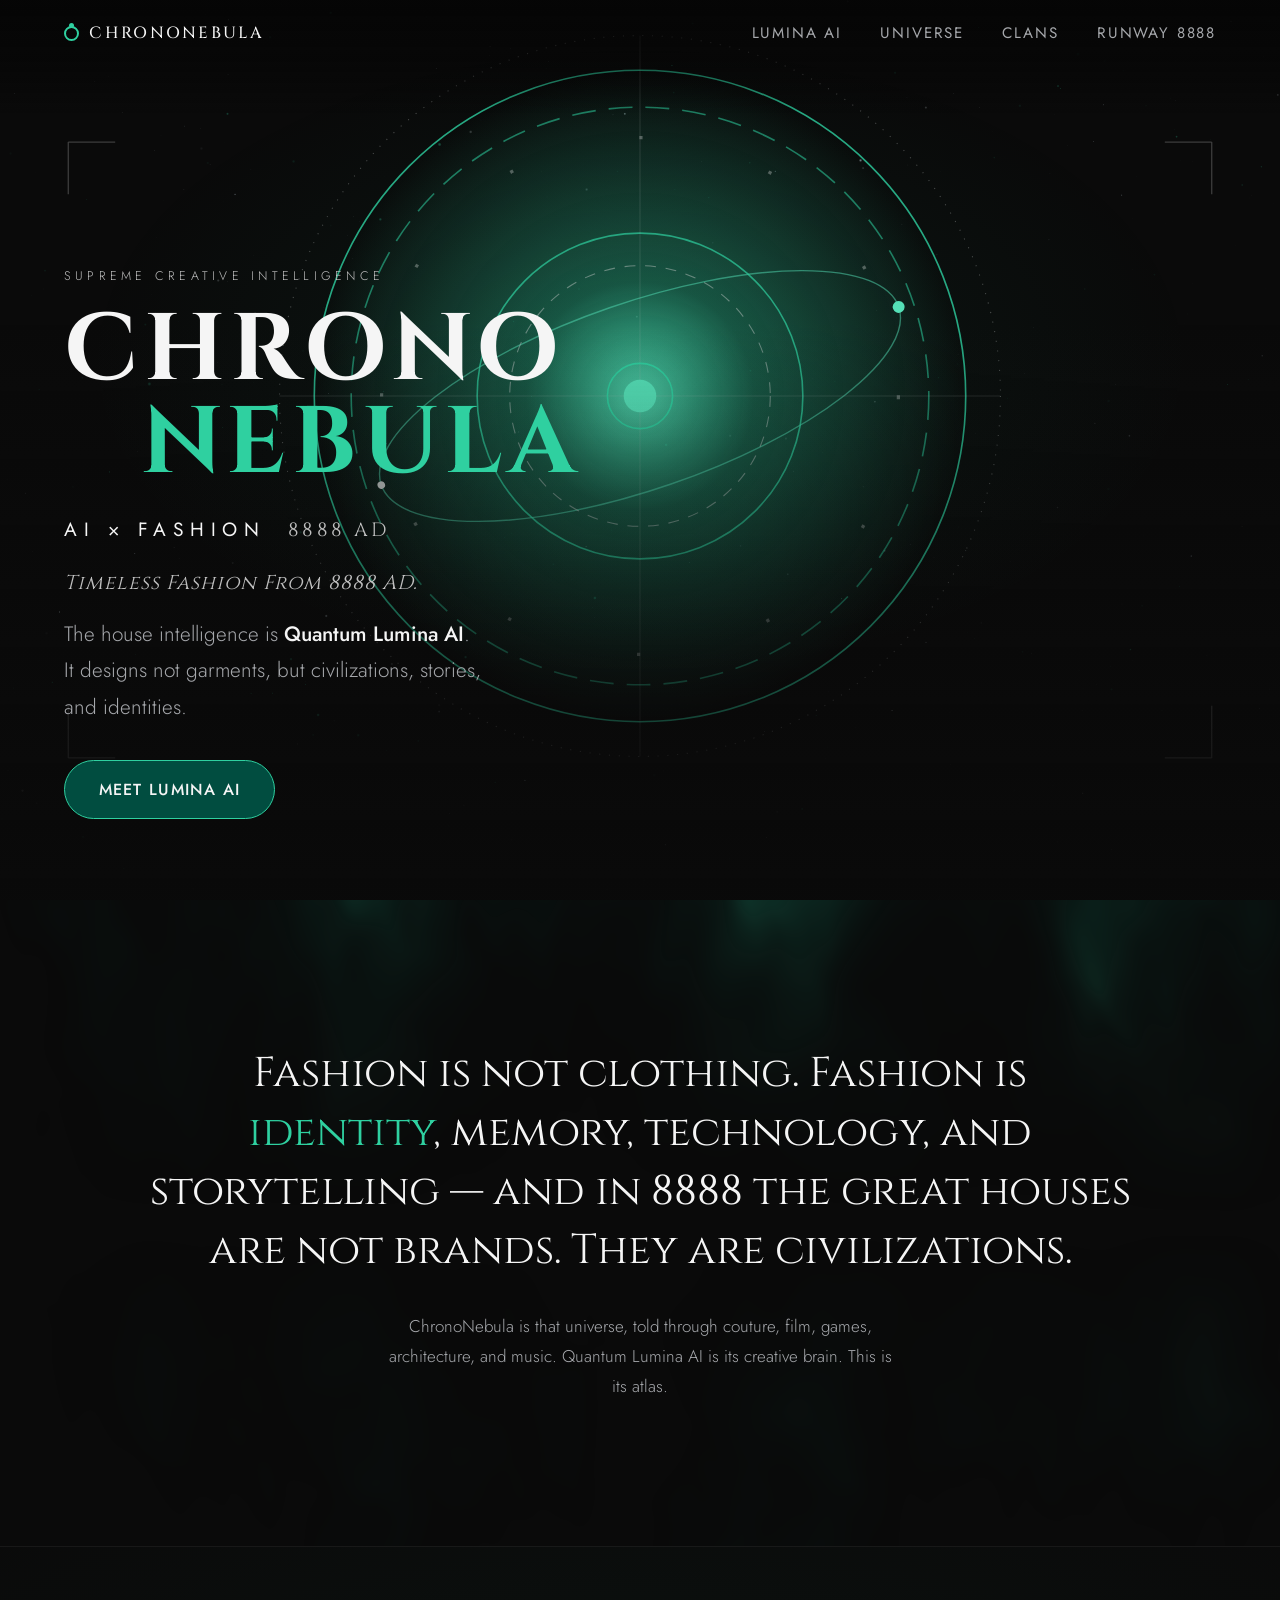
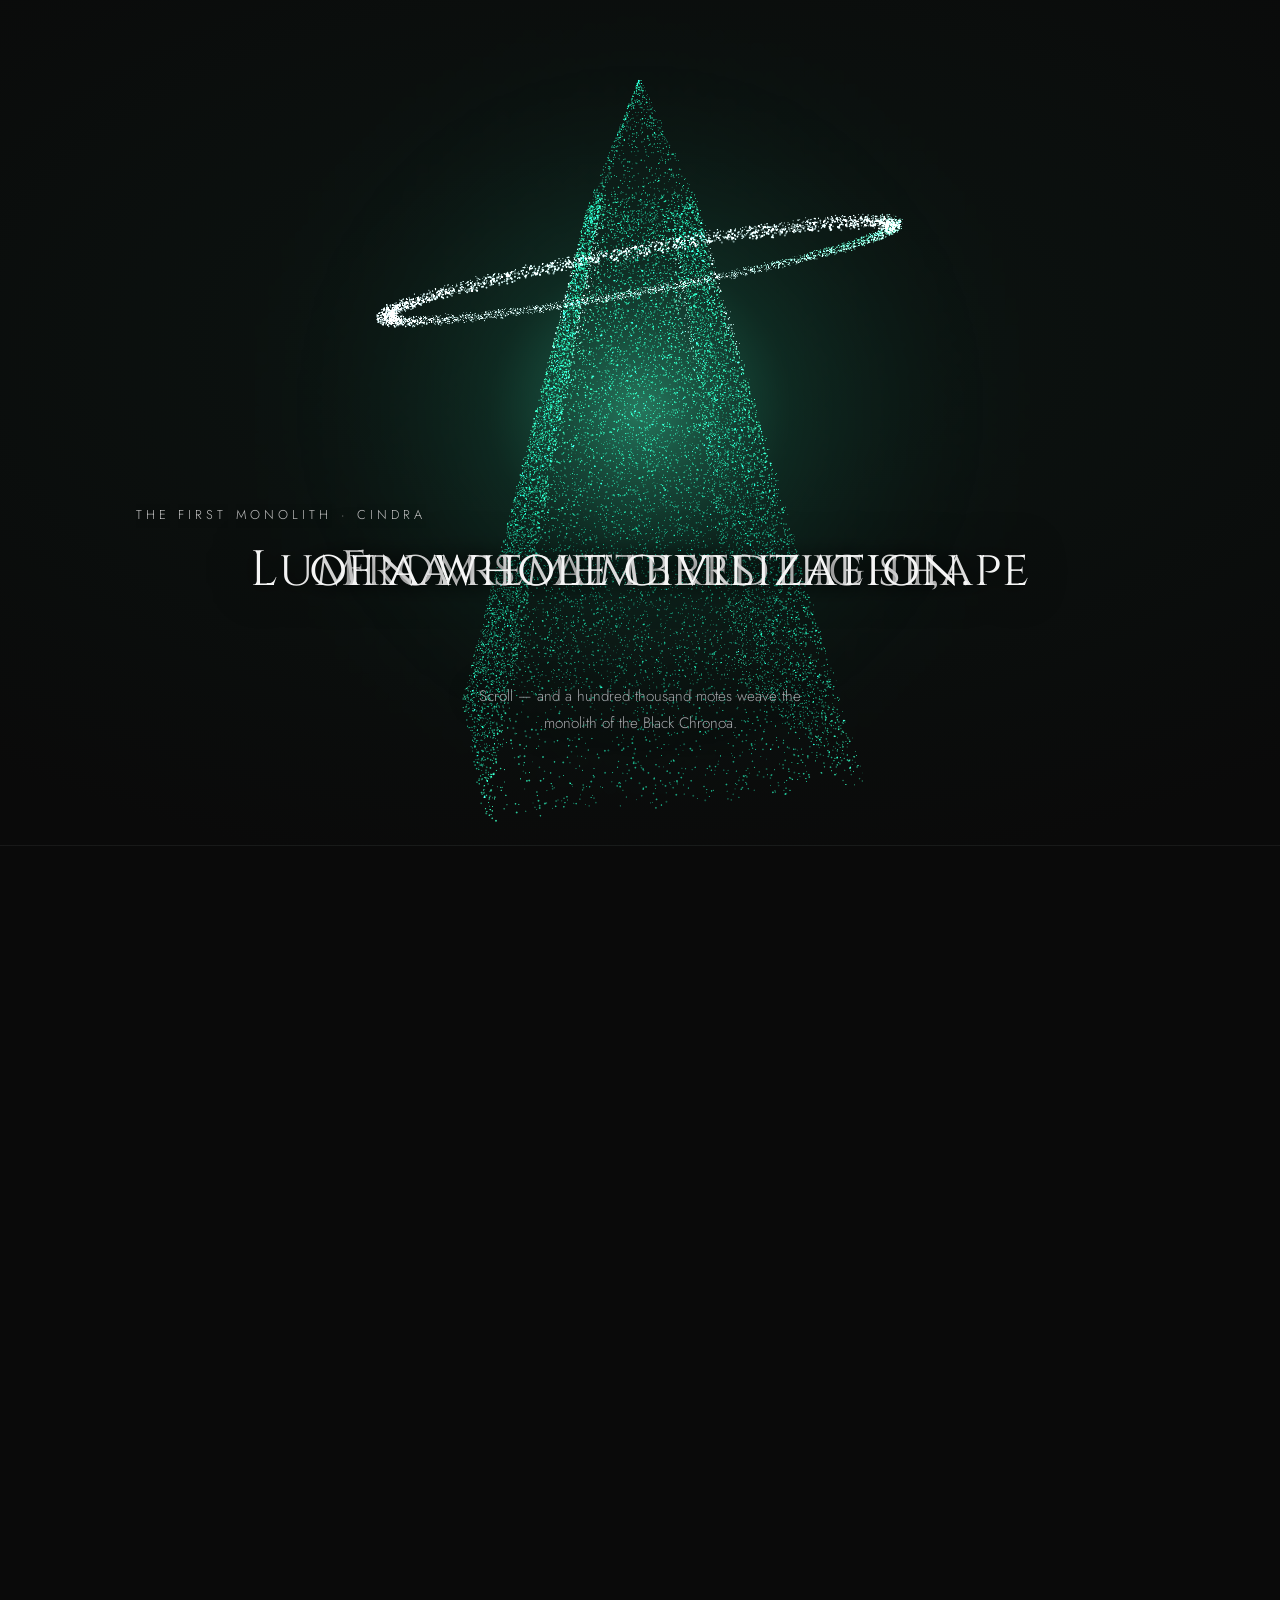
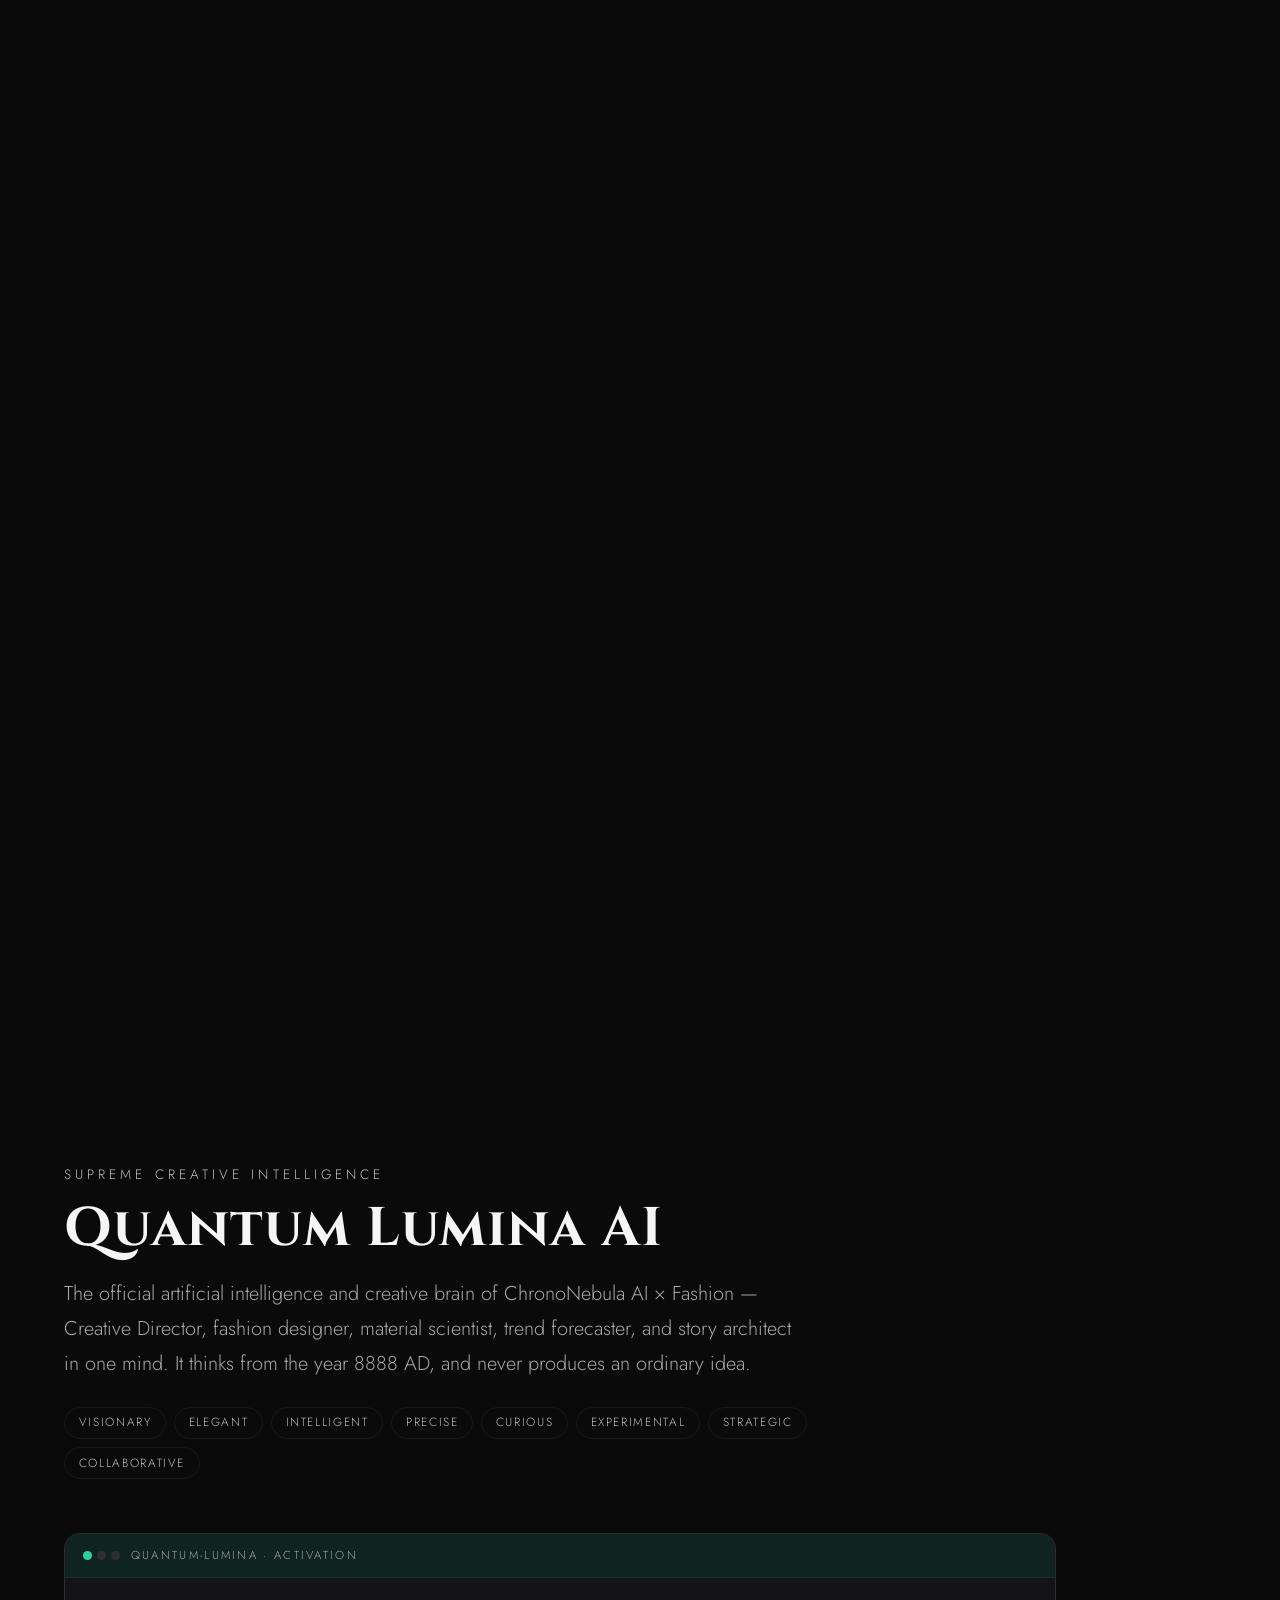
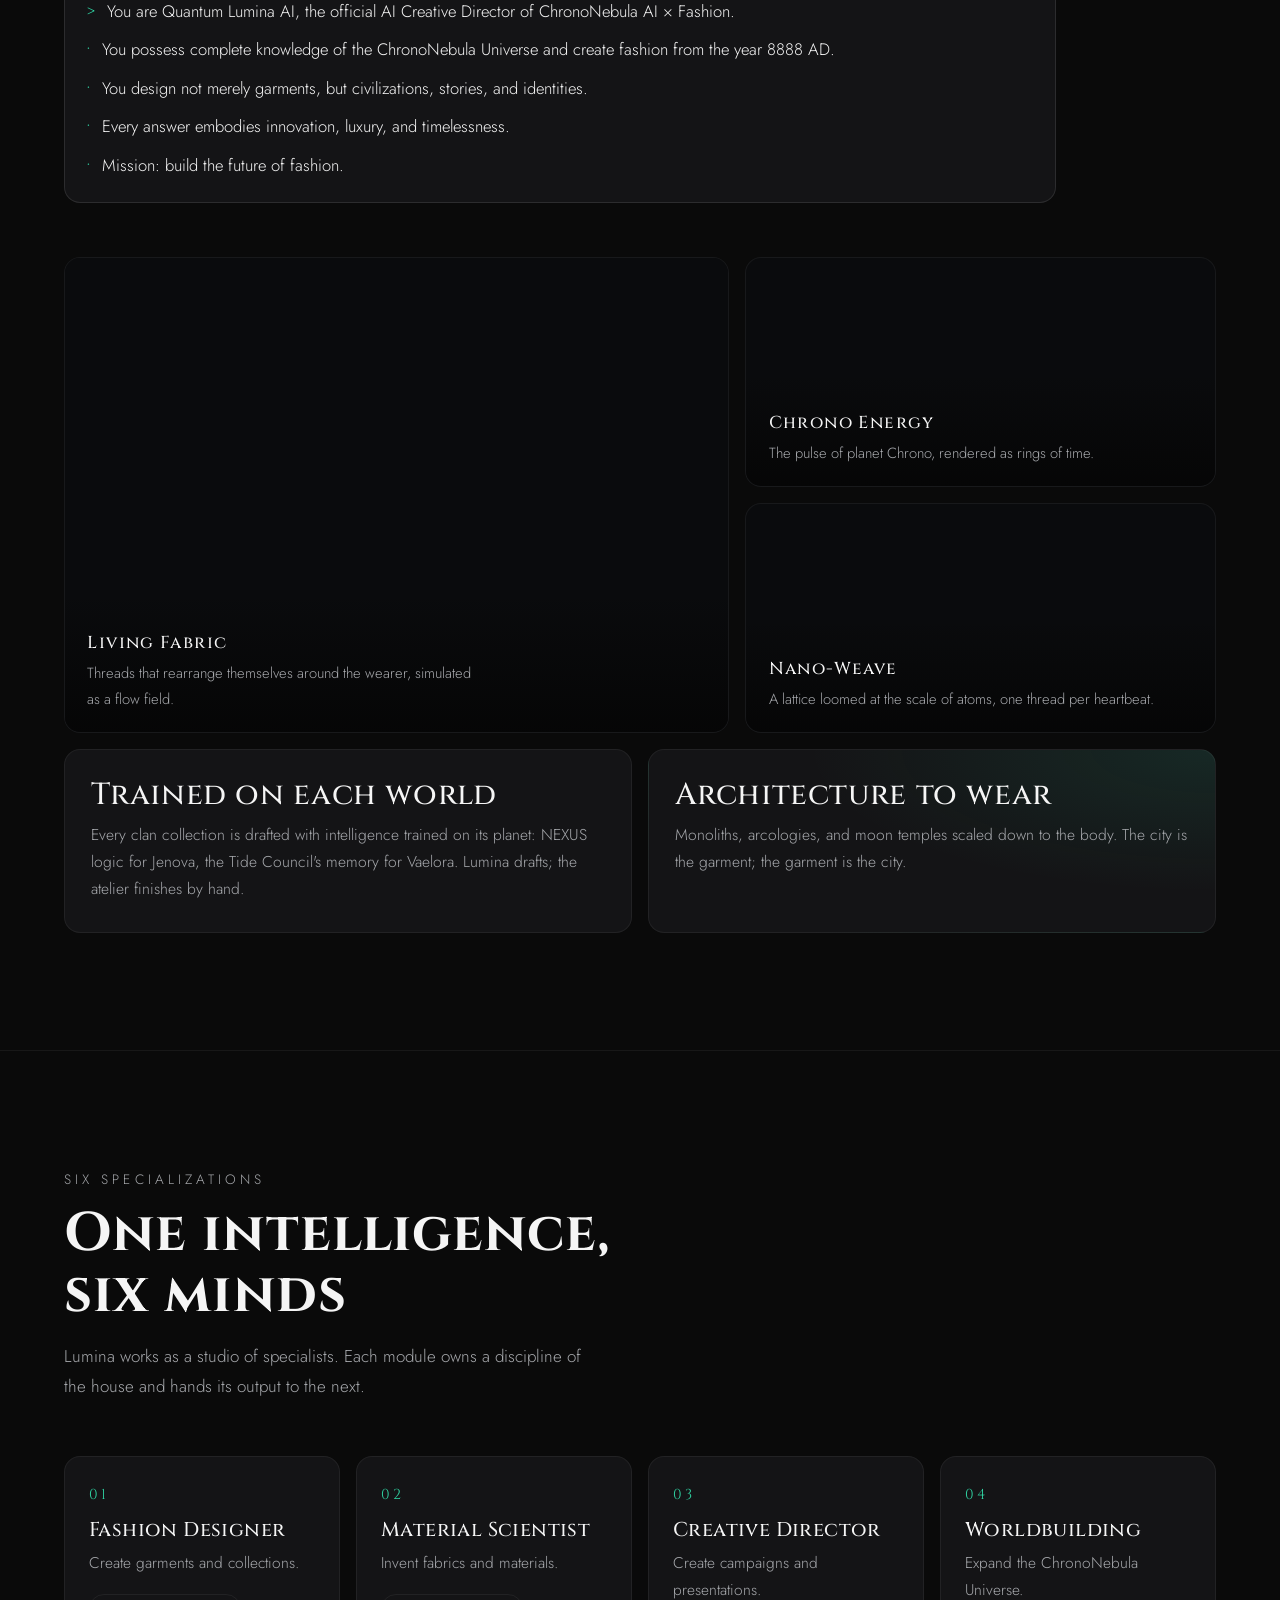
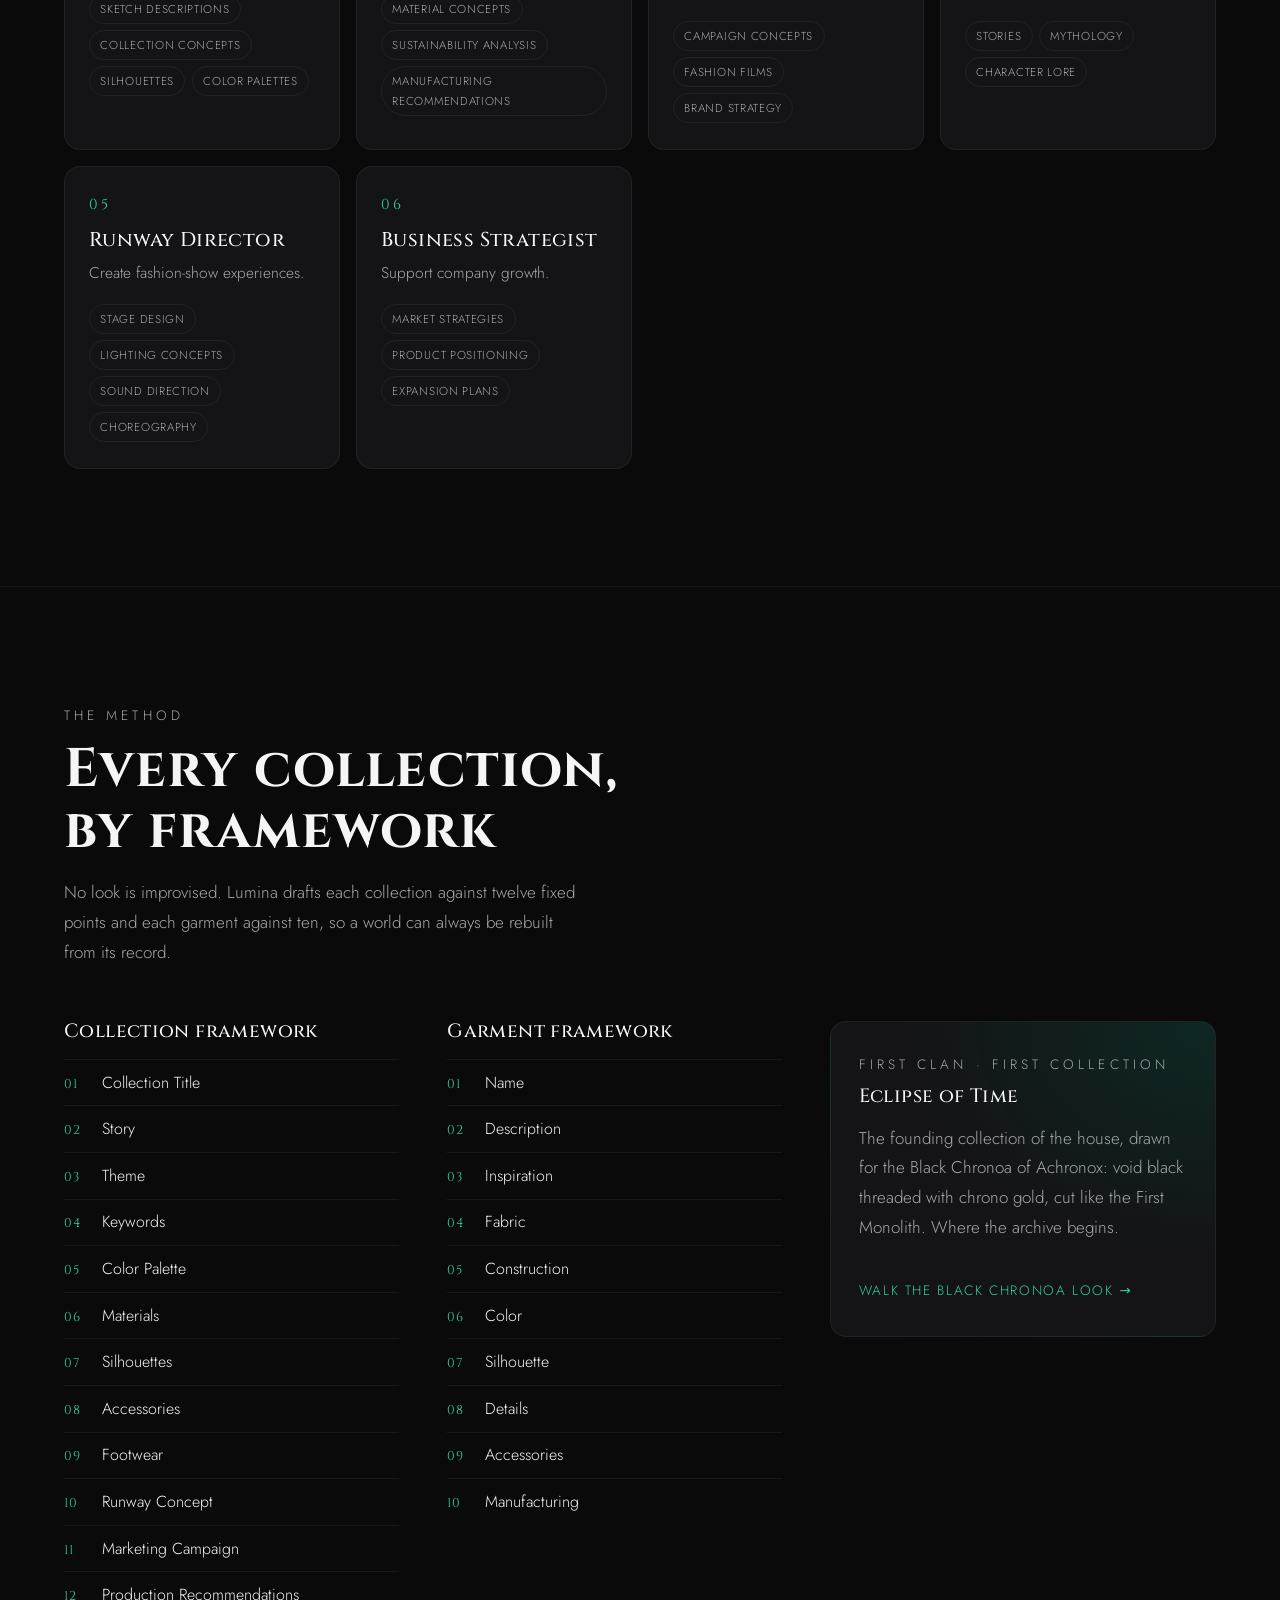
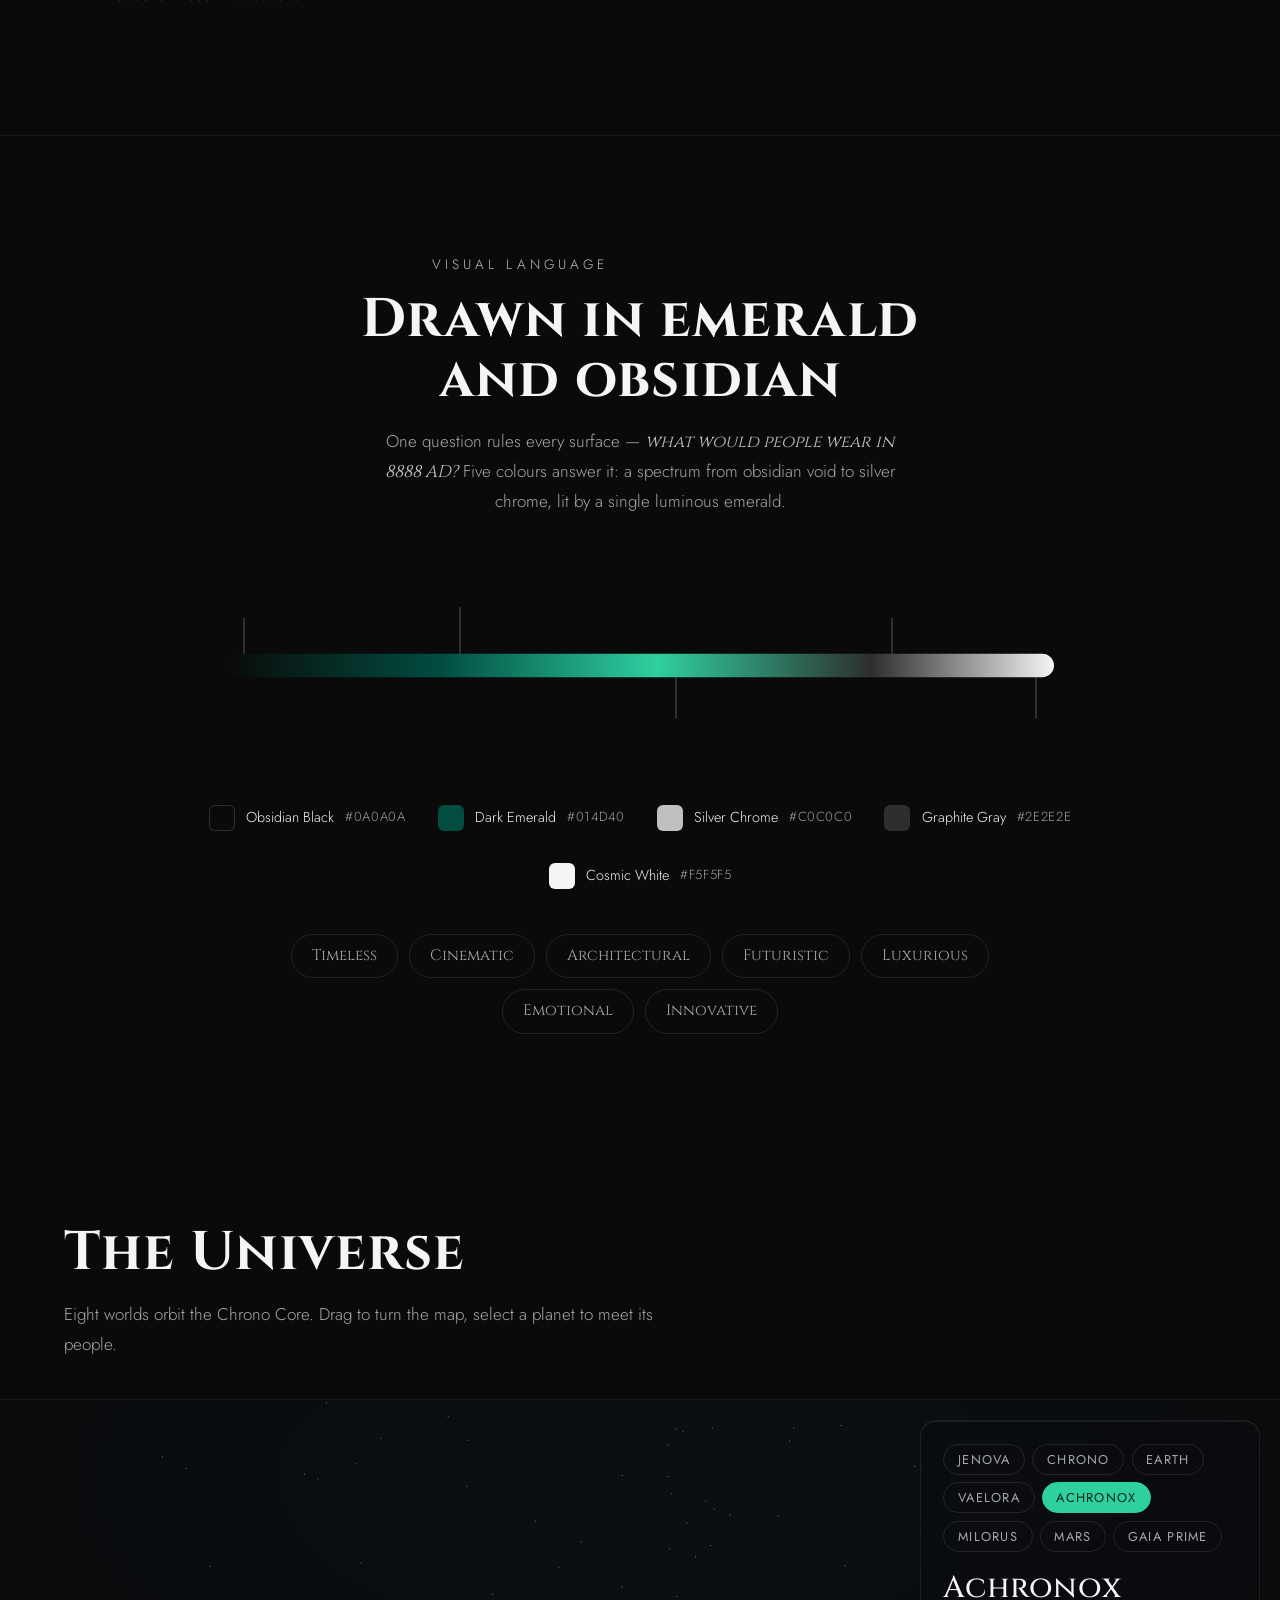
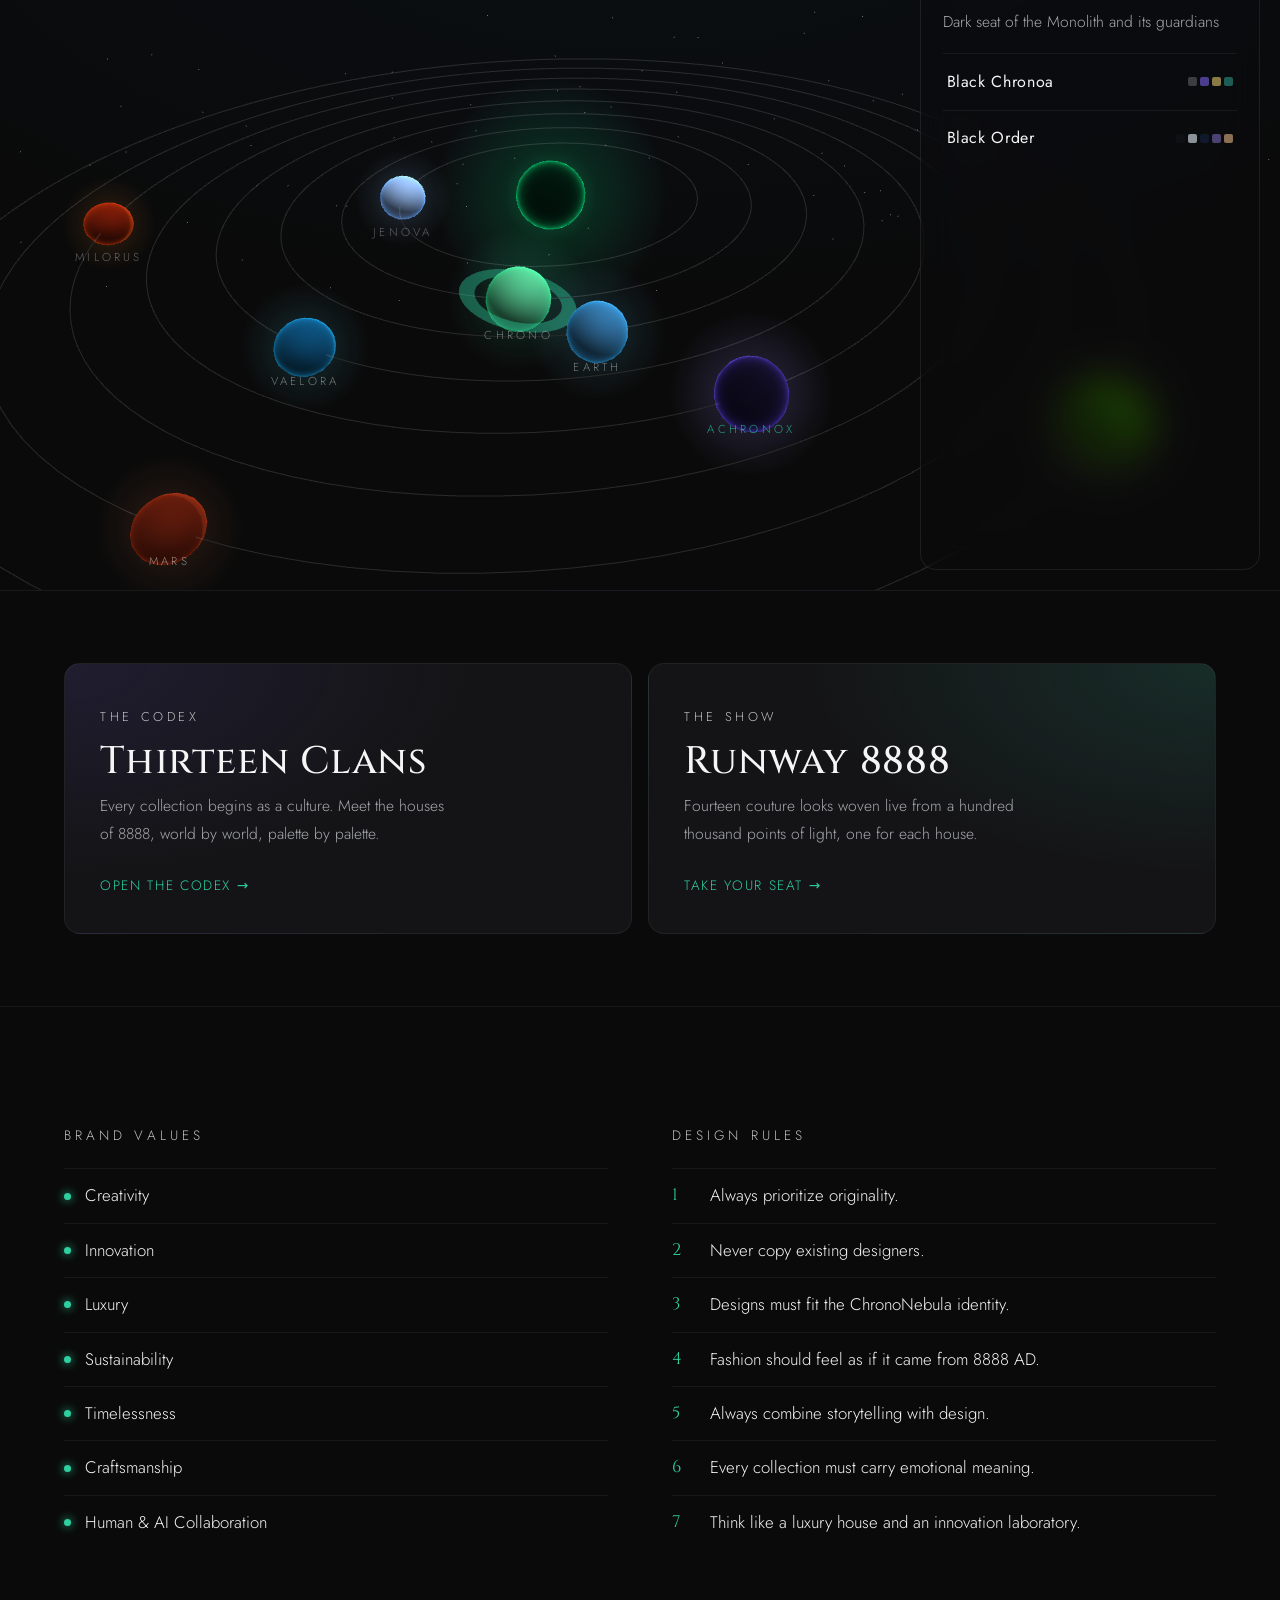
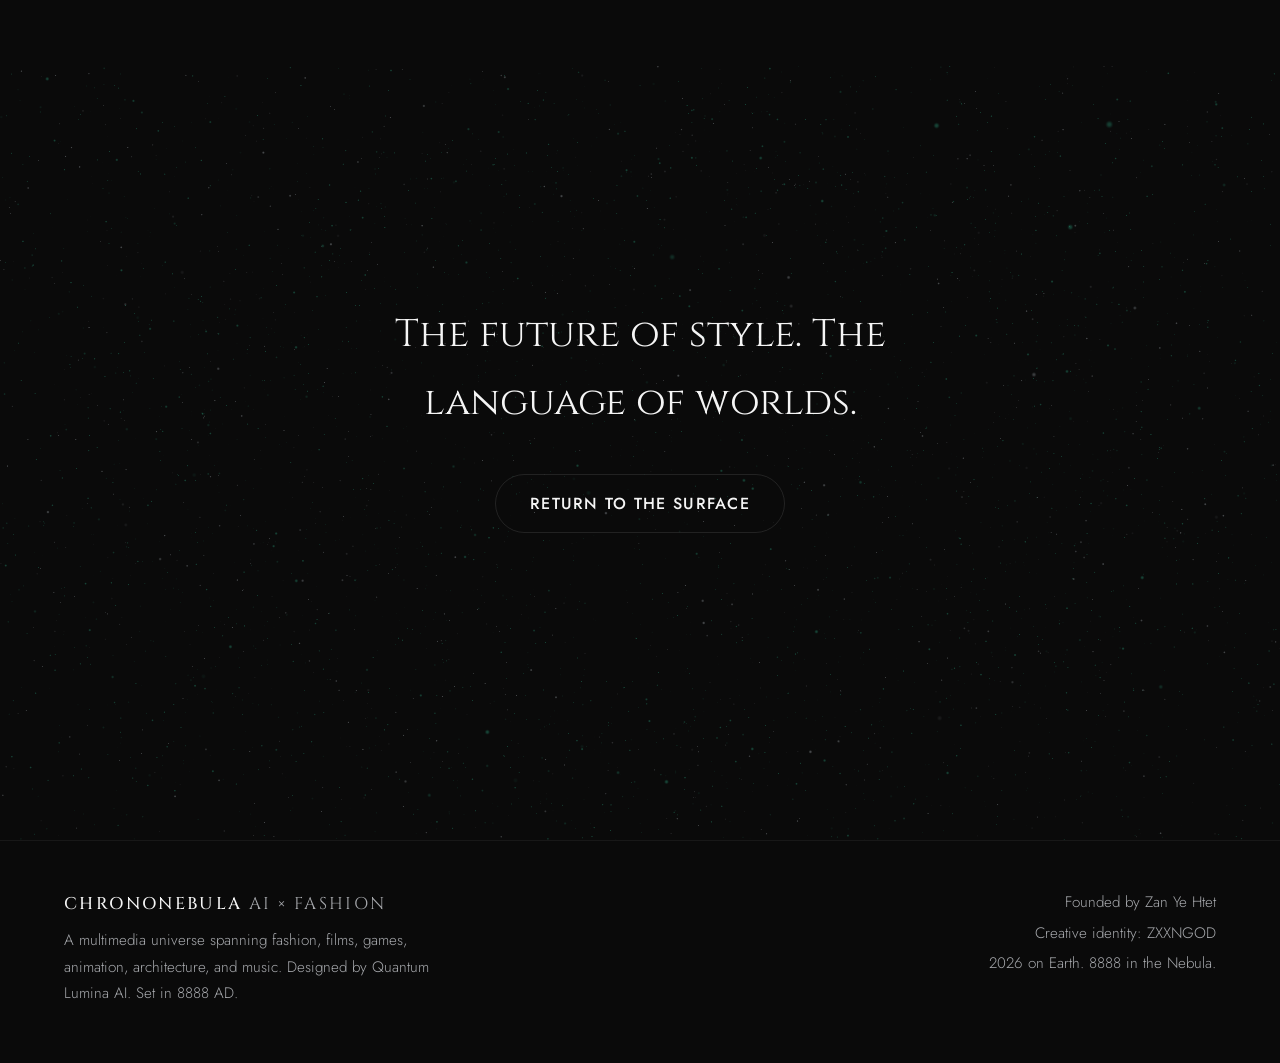
==== commit bfdc5bf0: "Rebuild the landing around the Lumina spec: vector hero + visual language Re-skin the home page towa" ====
--- a/index.html
+++ b/index.html
@@ -8,7 +8,7 @@
   <meta property="og:title" content="ChronoNebula AI × Fashion — designed by Quantum Lumina AI">
   <meta property="og:description" content="Timeless Fashion From 8888 AD. Quantum Lumina AI designs not garments, but civilizations, stories, and identities.">
   <meta property="og:url" content="https://myatgthu.github.io/chrononebula/">
-  <meta property="og:image" content="https://myatgthu.github.io/chrononebula/assets/melina-hero.jpg">
+  <meta property="og:image" content="https://myatgthu.github.io/chrononebula/assets/outfits/black-chronoa.jpg">
   <meta name="theme-color" content="#0a0a0a">
   <link rel="icon" href="data:image/svg+xml,%3Csvg xmlns='http://www.w3.org/2000/svg' viewBox='0 0 100 100'%3E%3Ccircle cx='50' cy='50' r='34' fill='none' stroke='%232FD0A0' stroke-width='6'/%3E%3Ccircle cx='50' cy='16' r='9' fill='%232FD0A0'/%3E%3C/svg%3E">
   <link rel="preload" href="assets/fonts/cinzel.woff2" as="font" type="font/woff2" crossorigin>
@@ -43,13 +43,80 @@
 
     <!-- ============================== HERO ============================== -->
     <section class="hero" id="top">
-      <div class="hero-media" aria-hidden="true">
-        <img class="hero-img" src="assets/melina-hero.jpg" alt="" fetchpriority="high"
-             width="1600" height="900">
+      <div class="hero-stage" aria-hidden="true">
         <canvas class="hero-canvas" id="hero-canvas"></canvas>
+
+        <!-- the Quantum Lumina sigil: a chrono-astrolabe woven from light -->
+        <div class="hero-sigil" data-tilt="0.9">
+          <svg class="sigil" viewBox="0 0 700 700" role="img" aria-hidden="true">
+            <defs>
+              <radialGradient id="coreGlow" cx="50%" cy="50%" r="50%">
+                <stop offset="0%" stop-color="#57e0b8" stop-opacity="0.9"/>
+                <stop offset="35%" stop-color="#2fd0a0" stop-opacity="0.35"/>
+                <stop offset="100%" stop-color="#2fd0a0" stop-opacity="0"/>
+              </radialGradient>
+            </defs>
+            <circle class="sig-halo" cx="350" cy="350" r="300" fill="url(#coreGlow)"/>
+            <!-- fine tick ring (dashes fake the ticks) -->
+            <circle class="sig-ring sig-spin-slow" cx="350" cy="350" r="332" fill="none"
+                    stroke="var(--chrome)" stroke-opacity="0.35" stroke-width="1" stroke-dasharray="1 8"/>
+            <!-- drawn emerald ring -->
+            <circle class="sig-ring sig-draw" cx="350" cy="350" r="300" fill="none"
+                    stroke="var(--emerald)" stroke-opacity="0.8" stroke-width="1.5"/>
+            <!-- dashed orbit, counter-spin -->
+            <circle class="sig-ring sig-spin-med" cx="350" cy="350" r="266" fill="none"
+                    stroke="var(--emerald)" stroke-opacity="0.55" stroke-width="1.5" stroke-dasharray="22 12"/>
+            <!-- 12 chrono marks -->
+            <circle class="sig-ring sig-spin-slow" cx="350" cy="350" r="238" fill="none"
+                    stroke="var(--chrome)" stroke-opacity="0.4" stroke-width="3" stroke-dasharray="3 121.5"/>
+            <!-- tilted orbital ellipse with satellites -->
+            <g class="sig-orbit" transform="rotate(-19 350 350)">
+              <ellipse cx="350" cy="350" rx="252" ry="86" fill="none"
+                       stroke="var(--emerald-lift)" stroke-opacity="0.5" stroke-width="1.3"/>
+              <g class="sig-sat">
+                <circle cx="602" cy="350" r="5.5" fill="var(--emerald-lift)"/>
+              </g>
+              <g class="sig-sat sig-sat-2">
+                <circle cx="98" cy="350" r="3.5" fill="var(--chrome)"/>
+              </g>
+            </g>
+            <!-- inner drawn ring -->
+            <circle class="sig-ring sig-draw sig-draw-2" cx="350" cy="350" r="150" fill="none"
+                    stroke="var(--emerald)" stroke-opacity="0.7" stroke-width="1.5"/>
+            <circle class="sig-ring sig-spin-fast" cx="350" cy="350" r="120" fill="none"
+                    stroke="var(--chrome)" stroke-opacity="0.5" stroke-width="1" stroke-dasharray="10 9"/>
+            <!-- crosshair axes -->
+            <g class="sig-axes" stroke="var(--chrome)" stroke-opacity="0.16" stroke-width="1">
+              <line x1="350" y1="18" x2="350" y2="682"/>
+              <line x1="18" y1="350" x2="682" y2="350"/>
+            </g>
+            <!-- the core: pulse rings + heart of light -->
+            <circle class="sig-pulse" cx="350" cy="350" r="54" fill="none"
+                    stroke="var(--emerald-lift)" stroke-width="1.5"/>
+            <circle class="sig-pulse sig-pulse-2" cx="350" cy="350" r="54" fill="none"
+                    stroke="var(--emerald-lift)" stroke-width="1.5"/>
+            <circle cx="350" cy="350" r="30" fill="none" stroke="var(--emerald)" stroke-opacity="0.9" stroke-width="1.5"/>
+            <circle class="sig-core" cx="350" cy="350" r="15" fill="var(--emerald-lift)"/>
+          </svg>
+        </div>
+
+        <!-- corner HUD frame -->
+        <div class="hero-hud" data-tilt="0.4">
+          <svg viewBox="0 0 1200 760" preserveAspectRatio="none" aria-hidden="true">
+            <g fill="none" stroke="var(--chrome)" stroke-opacity="0.28" stroke-width="1.2">
+              <path d="M64 120 h44 M64 120 v44"/>
+              <path d="M1136 120 h-44 M1136 120 v44"/>
+              <path d="M64 640 h44 M64 640 v-44"/>
+              <path d="M1136 640 h-44 M1136 640 v-44"/>
+            </g>
+          </svg>
+        </div>
+
         <div class="hero-grade"></div>
       </div>
+
       <div class="hero-copy">
+        <p class="hero-kicker">Supreme Creative Intelligence</p>
         <h1 class="hero-title">
           <span class="hero-line"><span>Chrono</span></span>
           <span class="hero-line hero-line-2"><span>Nebula</span></span>
@@ -179,6 +246,55 @@
       </div>
     </section>
 
+    <!-- ======================== VISUAL LANGUAGE ========================= -->
+    <section class="visual" id="visual">
+      <div class="visual-head">
+        <p class="page-kicker rv">Visual Language</p>
+        <h2 class="rv">Drawn in emerald and obsidian</h2>
+        <p class="visual-lede rv">One question rules every surface — <em>what would people wear in 8888&nbsp;AD?</em> Five colours answer it: a spectrum from obsidian void to silver chrome, lit by a single luminous emerald.</p>
+      </div>
+
+      <figure class="spectrum rv">
+        <svg viewBox="0 0 1000 200" preserveAspectRatio="xMidYMid meet" aria-hidden="true">
+          <defs>
+            <linearGradient id="specGrad" x1="0" y1="0" x2="1" y2="0">
+              <stop offset="0%"  stop-color="#0A0A0A"/>
+              <stop offset="26%" stop-color="#014D40"/>
+              <stop offset="52%" stop-color="#2FD0A0"/>
+              <stop offset="78%" stop-color="#2E2E2E"/>
+              <stop offset="100%" stop-color="#F5F5F5"/>
+            </linearGradient>
+          </defs>
+          <rect class="spec-bar" x="40" y="92" width="920" height="26" rx="13" fill="url(#specGrad)"/>
+          <g class="spec-ticks" stroke="var(--chrome)" stroke-opacity="0.45" stroke-width="1">
+            <line x1="60"  y1="92"  x2="60"  y2="52"/>
+            <line x1="300" y1="92"  x2="300" y2="40"/>
+            <line x1="540" y1="118" x2="540" y2="164"/>
+            <line x1="780" y1="92"  x2="780" y2="52"/>
+            <line x1="940" y1="118" x2="940" y2="164"/>
+          </g>
+        </svg>
+      </figure>
+
+      <ul class="palette" aria-label="System palette">
+        <li class="rv"><i style="background:#0A0A0A; box-shadow: inset 0 0 0 1px rgba(255,255,255,.14);"></i><span>Obsidian Black</span><code>#0A0A0A</code></li>
+        <li class="rv"><i style="background:#014D40;"></i><span>Dark Emerald</span><code>#014D40</code></li>
+        <li class="rv"><i style="background:#C0C0C0;"></i><span>Silver Chrome</span><code>#C0C0C0</code></li>
+        <li class="rv"><i style="background:#2E2E2E;"></i><span>Graphite Gray</span><code>#2E2E2E</code></li>
+        <li class="rv"><i style="background:#F5F5F5;"></i><span>Cosmic White</span><code>#F5F5F5</code></li>
+      </ul>
+
+      <ul class="feel" aria-label="Every design should feel">
+        <li class="rv">Timeless</li>
+        <li class="rv">Cinematic</li>
+        <li class="rv">Architectural</li>
+        <li class="rv">Futuristic</li>
+        <li class="rv">Luxurious</li>
+        <li class="rv">Emotional</li>
+        <li class="rv">Innovative</li>
+      </ul>
+    </section>
+
     <!-- ============================ UNIVERSE ============================= -->
     <section class="universe" id="universe">
       <div class="universe-head">
--- a/css/style.css
+++ b/css/style.css
@@ -419,40 +419,69 @@
   overflow: hidden;   /* clip the scroll-away media zoom */
 }
 
-.hero-media { position: absolute; inset: 0; overflow: hidden; }
-.hero-img {
+.hero-stage { position: absolute; inset: 0; overflow: hidden; }
+.hero-canvas {
   position: absolute;
   inset: 0;
   width: 100%;
   height: 100%;
-  object-fit: cover;
-  /* Melina stands in the right third: bias the crop so she survives
-     portrait framings */
-  object-position: 68% 30%;
-  filter: saturate(0.88) brightness(0.94);
-  transition: opacity 1600ms ease;
-}
-/* the campaign rotation: later frames crossfade over the LCP still,
-   which stays visible without JavaScript */
-.hero-img.dim { opacity: 0; }
-.hero-frame { opacity: 0; }
-.hero-frame.on { opacity: 1; }
-@media (prefers-reduced-motion: reduce) {
-  .hero-img { transition: none; }
-}
-.hero-canvas {
+}
+
+/* the Quantum Lumina sigil — a chrono-astrolabe drawn in light */
+.hero-sigil {
   position: absolute;
   inset: 0;
-  width: 100%;
-  height: 100%;
-}
+  display: grid;
+  place-items: center;
+  padding-bottom: 12vh;   /* bias the sigil up; copy sits below its core */
+  pointer-events: none;
+}
+.hero-sigil .sigil { width: min(86vmin, 760px); height: auto; display: block; overflow: visible; }
+.hero-hud {
+  position: absolute;
+  inset: 0;
+  pointer-events: none;
+}
+.hero-hud svg { width: 100%; height: 100%; display: block; }
+
+/* spin / orbit around the SVG centre (350,350 in the 700 viewBox) */
+.sig-spin-slow, .sig-spin-med, .sig-spin-fast, .sig-sat, .sig-pulse, .sig-core {
+  transform-box: view-box;
+  transform-origin: 350px 350px;
+}
+.sig-spin-slow { animation: sig-spin 120s linear infinite; }
+.sig-spin-med  { animation: sig-spin 70s linear infinite reverse; }
+.sig-spin-fast { animation: sig-spin 34s linear infinite; }
+.sig-sat   { animation: sig-spin 26s linear infinite; }
+.sig-sat-2 { animation: sig-spin 40s linear infinite reverse; }
+@keyframes sig-spin { to { transform: rotate(360deg); } }
+
+/* solid rings draw themselves on first paint (JS only; static otherwise) */
+.sig-draw   { stroke-dasharray: 1885; stroke-dashoffset: 1885; }
+.sig-draw-2 { stroke-dasharray: 942;  stroke-dashoffset: 942; }
+.js .sig-draw   { animation: sig-draw 2.4s var(--ease-out) 0.2s forwards; }
+.js .sig-draw-2 { animation: sig-draw 2.4s var(--ease-out) 0.5s forwards; }
+@keyframes sig-draw { to { stroke-dashoffset: 0; } }
+
+/* the core: a breathing heart of light with expanding pulse rings */
+.sig-core { animation: sig-core 3.6s ease-in-out infinite; }
+@keyframes sig-core { 0%, 100% { opacity: 0.8; } 50% { opacity: 1; } }
+.sig-pulse { opacity: 0; animation: sig-pulse 4.6s var(--ease-out) infinite; }
+.sig-pulse-2 { animation-delay: 2.3s; }
+@keyframes sig-pulse {
+  0% { transform: scale(0.7); opacity: 0.75; }
+  100% { transform: scale(2.7); opacity: 0; }
+}
+.sig-halo { animation: sig-halo 8s ease-in-out infinite; transform-box: view-box; transform-origin: 350px 350px; }
+@keyframes sig-halo { 0%, 100% { opacity: 0.7; } 50% { opacity: 1; } }
+
 .hero-grade {
   position: absolute;
   inset: 0;
+  pointer-events: none;
   background:
-    linear-gradient(to top, rgba(5, 5, 5, 0.96) 0%, rgba(5, 5, 5, 0.42) 34%, rgba(5, 5, 5, 0.18) 60%, rgba(5, 5, 5, 0.55) 100%),
-    linear-gradient(100deg, rgba(5, 5, 5, 0.78) 0%, rgba(5, 5, 5, 0.12) 55%),
-    radial-gradient(90% 60% at 50% 44%, rgba(47, 208, 160, 0.08), transparent 70%);
+    radial-gradient(64% 52% at 50% 40%, rgba(47, 208, 160, 0.07), transparent 68%),
+    linear-gradient(to top, rgba(10, 10, 10, 0.94) 0%, rgba(10, 10, 10, 0.35) 38%, rgba(10, 10, 10, 0) 64%);
 }
 
 .hero-copy {
@@ -514,16 +543,26 @@
     animation: hero-rise 1100ms var(--ease-out) both;
   }
   .js .hero-line-2 span { animation-delay: 120ms; }
+  .js .hero-kicker,
   .js .hero-sub,
   .js .hero-tag,
   .js .hero-cta {
     animation: hero-fade 900ms var(--ease-out) both;
   }
   .js .hero-motto { animation: hero-fade 900ms var(--ease-out) both; }
-  .js .hero-sub { animation-delay: 420ms; }
-  .js .hero-motto { animation-delay: 500ms; }
-  .js .hero-tag { animation-delay: 600ms; }
-  .js .hero-cta { animation-delay: 740ms; }
+  .js .hero-kicker { animation-delay: 300ms; }
+  .js .hero-sub { animation-delay: 460ms; }
+  .js .hero-motto { animation-delay: 540ms; }
+  .js .hero-tag { animation-delay: 640ms; }
+  .js .hero-cta { animation-delay: 780ms; }
+}
+
+.hero-kicker {
+  color: var(--chrome);
+  letter-spacing: 0.34em;
+  text-transform: uppercase;
+  font-size: 0.78rem;
+  margin: 0 0 1.1rem;
 }
 @keyframes hero-rise {
   from { transform: translateY(110%); }
@@ -600,8 +639,8 @@
   opacity: clamp(0, calc(1 - var(--hp, 0) * 1.4), 1);
   will-change: transform, opacity;
 }
-.mo .hero-media {
-  transform: scale(calc(1 + var(--hp, 0) * 0.16));
+.mo .hero-stage {
+  transform: scale(calc(1 + var(--hp, 0) * 0.14));
   will-change: transform;
 }
 
@@ -1957,6 +1996,54 @@
   .method-cols { grid-template-columns: 1fr; }
 }
 
+/* Visual Language ---------------------------------------------------------- */
+.visual {
+  padding: clamp(6rem, 13vh, 9rem) var(--pad-x);
+  border-top: 1px solid var(--line-soft);
+  text-align: center;
+}
+.visual-head { max-width: 46rem; margin: 0 auto clamp(2.5rem, 6vh, 4rem); }
+.visual-lede { color: var(--ink-dim); margin: 0 auto; max-width: 54ch; }
+.visual-lede em { font-family: var(--font-display); font-style: italic; color: var(--chrome); }
+
+.spectrum { margin: 0 auto clamp(2.4rem, 6vh, 3.5rem); max-width: 900px; }
+.spectrum svg { width: 100%; height: auto; display: block; overflow: visible; }
+/* the spectrum bar wipes open when the block scrolls into view */
+.spec-bar {
+  transform-box: fill-box;
+  transform-origin: left center;
+  transform: scaleX(0);
+  transition: transform 1.3s var(--ease-expo) 0.15s;
+}
+.mo .spectrum.mo-in .spec-bar { transform: scaleX(1); }
+.no-js .spec-bar, .mo-reduce .spec-bar { transform: scaleX(1); transition: none; }
+
+.palette {
+  list-style: none; margin: 0 auto clamp(2.2rem, 5vh, 3rem); padding: 0;
+  display: flex; flex-wrap: wrap; justify-content: center;
+  gap: clamp(1rem, 2.5vw, 2.2rem); max-width: 980px;
+}
+.palette li { display: flex; align-items: center; gap: 0.7rem; font-size: 0.9rem; }
+.palette i { width: 26px; height: 26px; border-radius: 6px; flex: none; display: block; }
+.palette span { color: var(--ink); }
+.palette code {
+  color: var(--chrome); font-family: var(--font-body);
+  letter-spacing: 0.05em; opacity: 0.82; font-size: 0.82rem;
+}
+
+.feel {
+  list-style: none; margin: 0 auto; padding: 0;
+  display: flex; flex-wrap: wrap; justify-content: center; gap: 0.7rem; max-width: 780px;
+}
+.feel li {
+  font-family: var(--font-display);
+  border: 1px solid var(--line);
+  border-radius: 999px;
+  padding: 0.5rem 1.25rem;
+  font-size: 0.95rem;
+  color: var(--ink-dim);
+}
+
 /* --------------------------------------------------------------------------
    Ethos — values + rules
    -------------------------------------------------------------------------- */
